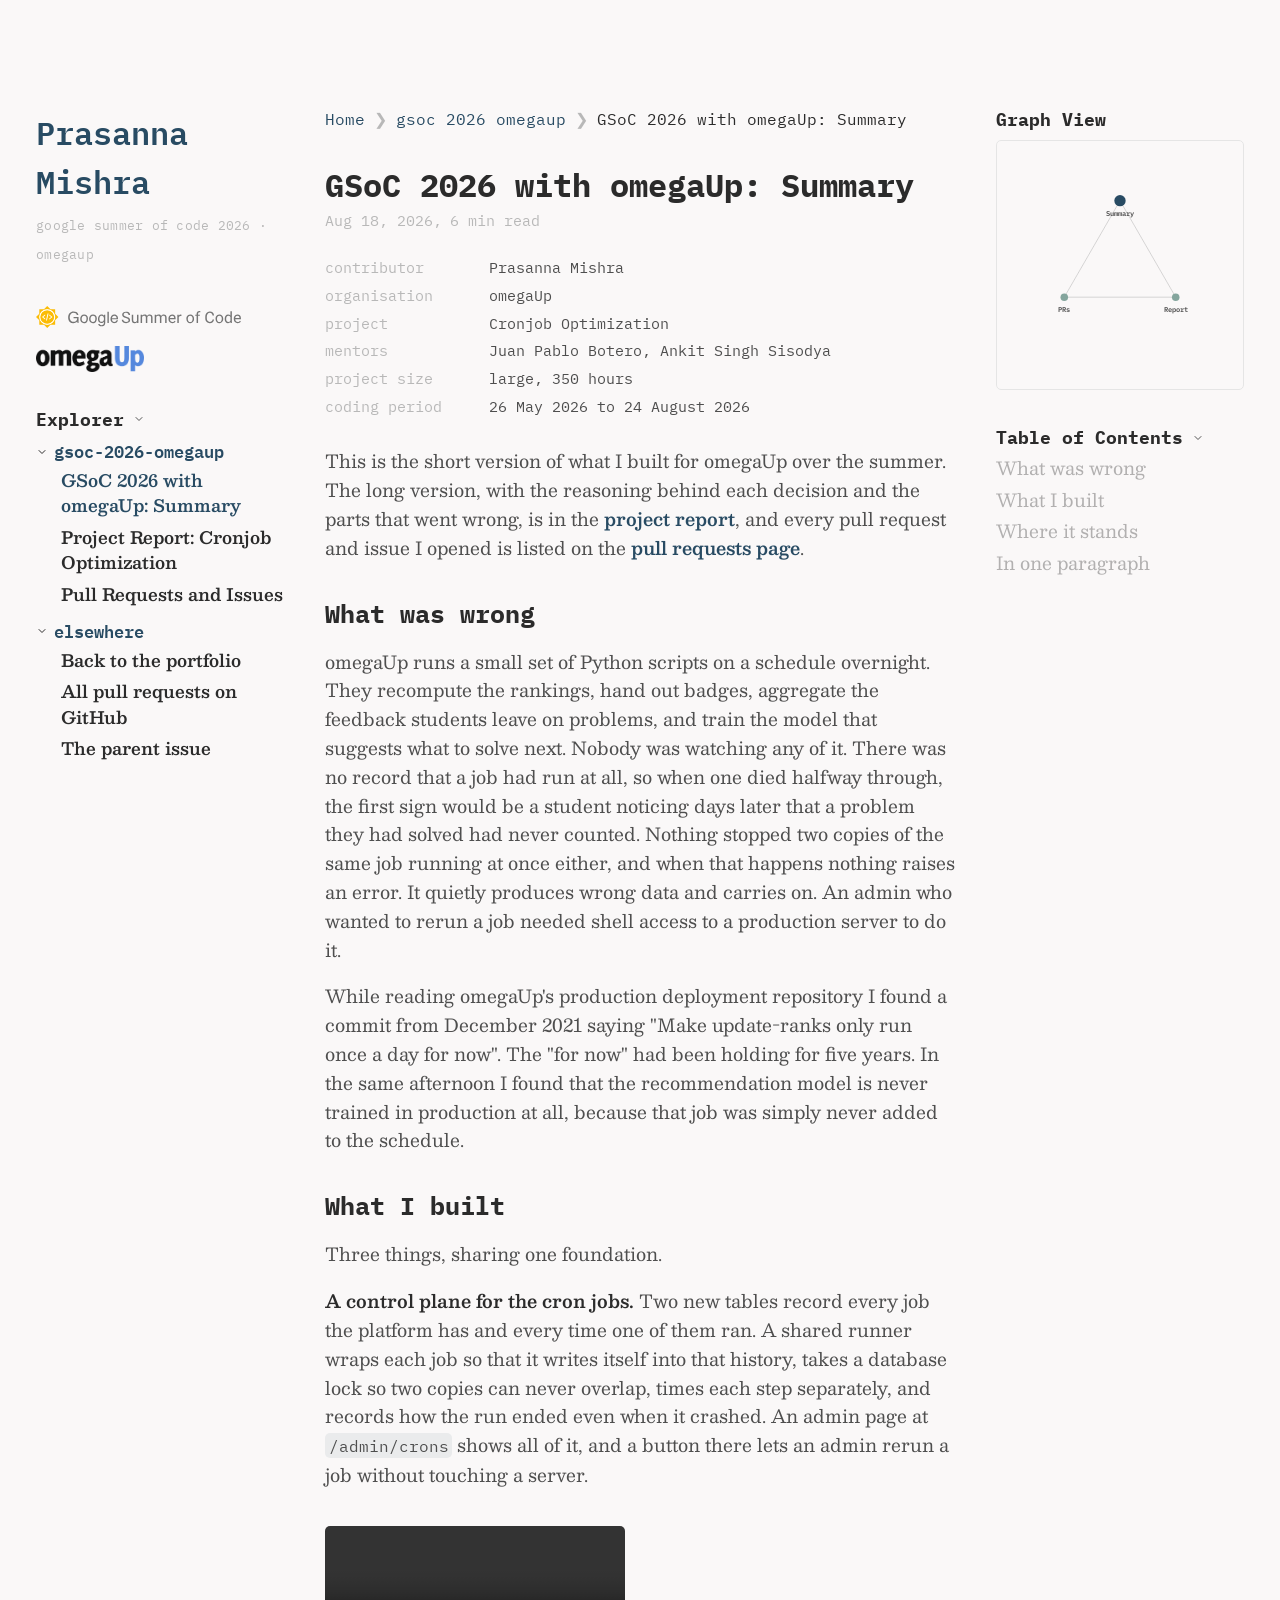
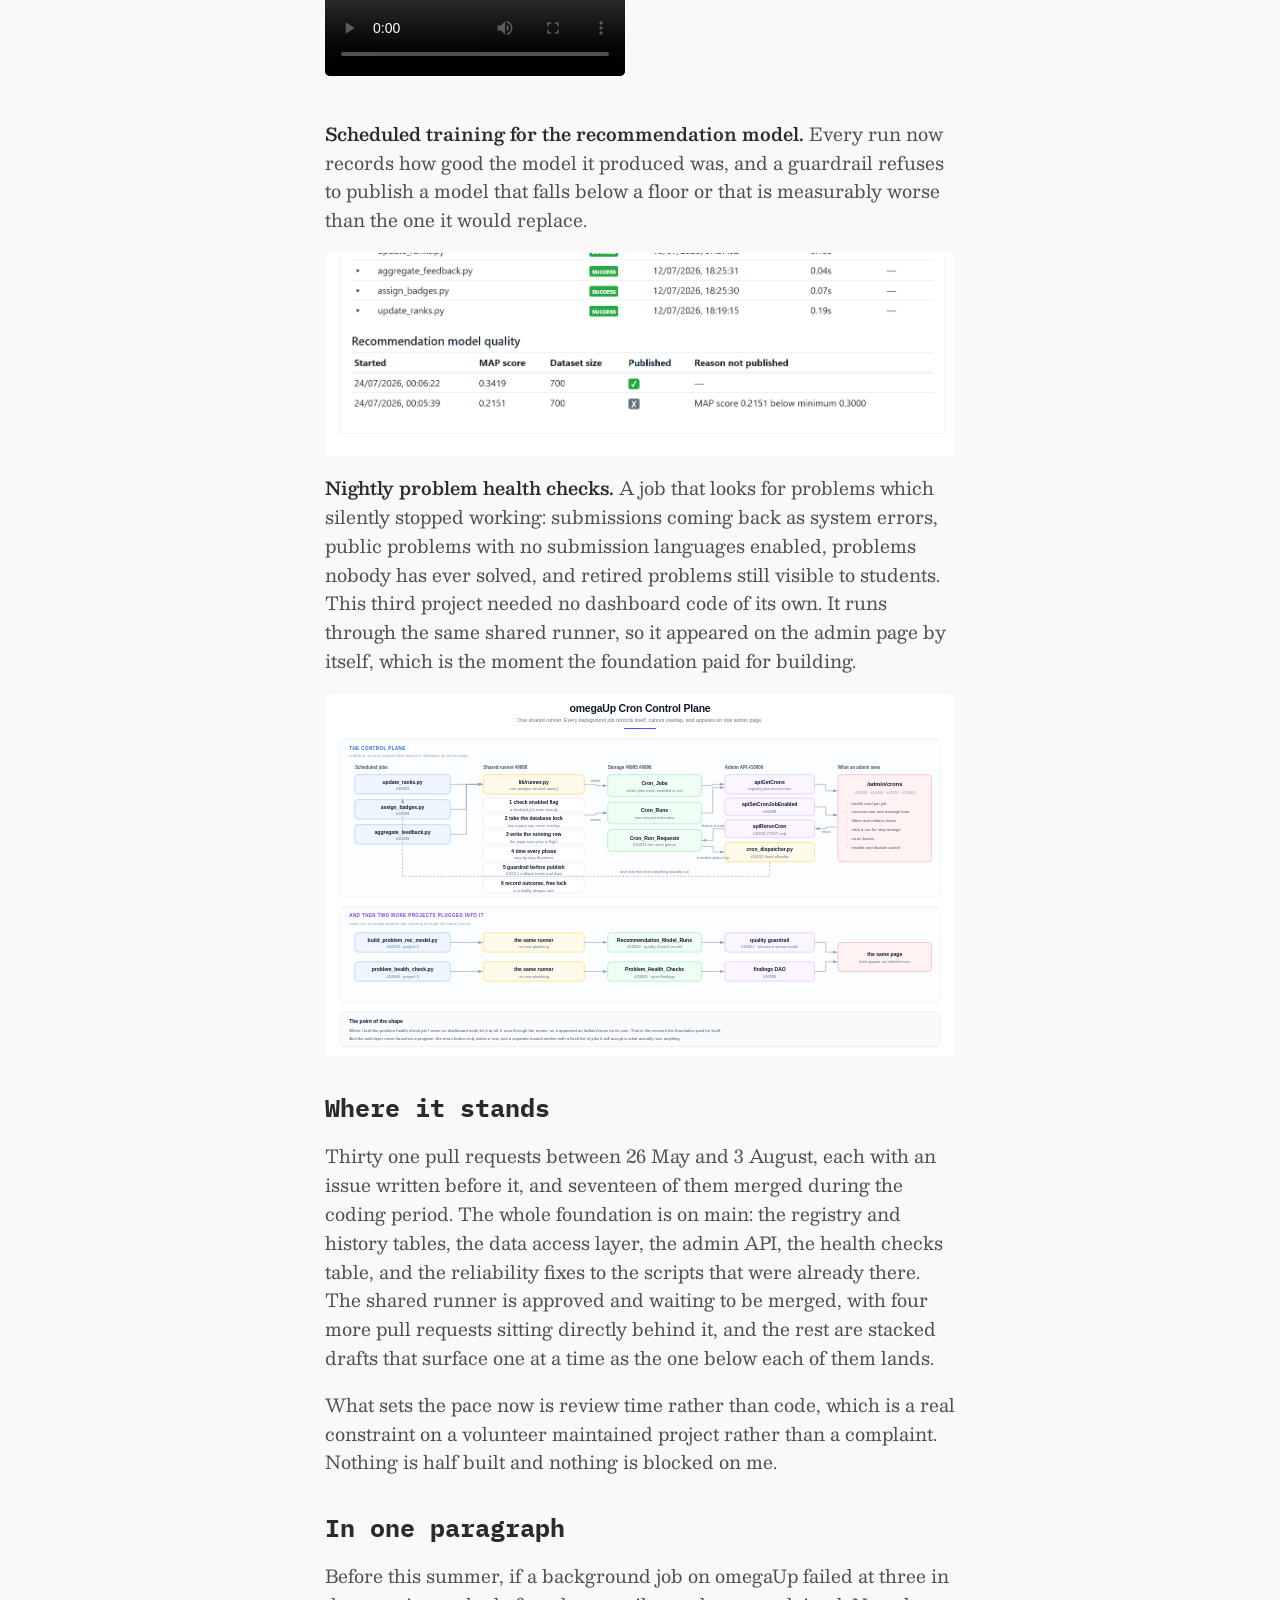
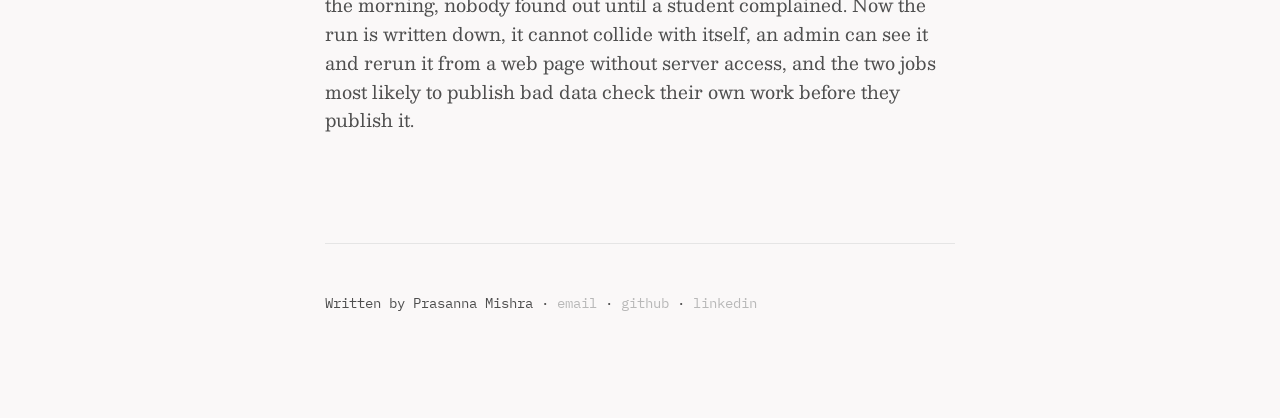
==== gsoc/index.html @ dc2232f3 "add gsoc 2026 project pages" ====
<!DOCTYPE html>
<html lang="en">
<head>
<meta charset="utf-8" />
<meta name="viewport" content="width=device-width, initial-scale=1.0" />
<title>GSoC 2026 with omegaUp: Summary | Prasanna Mishra</title>
<meta name="description" content="What Prasanna Mishra built for omegaUp during Google Summer of Code 2026: a control plane for background jobs, scheduled model training, and nightly problem health checks." />
<link rel="icon" type="image/svg+xml" href="assets/gsoc-icon.svg" />
<link rel="preconnect" href="https://fonts.googleapis.com" />
<link rel="preconnect" href="https://fonts.gstatic.com" crossorigin />
<link href="https://fonts.googleapis.com/css2?family=IBM+Plex+Mono:wght@400;600;700&family=Besley:ital,wght@0,400;0,600;1,400;1,600&display=swap" rel="stylesheet" />
<link rel="stylesheet" href="quartz.css" />
</head>
<body>
<div id="quartz-root" class="page"><div id="quartz-body">

<div class="left sidebar">
  <div>
    <h2 class="page-title"><a href="index.html">Prasanna Mishra</a></h2>
    <p class="site-tag">google summer of code 2026 &middot; omegaup</p>
  </div>
  <div class="sidebar-logos">
    <img src="assets/gsoc-logo.svg" alt="Google Summer of Code" class="gsoc-mark" />
    <img src="assets/omegaup-logo.png" alt="omegaUp" class="org-mark" />
  </div>
  <div class="explorer"><button type="button" class="explorer-toggle" data-fold="explorer-content"><h2>Explorer</h2><svg xmlns="http://www.w3.org/2000/svg" width="12" height="12" viewBox="0 0 24 24" fill="none" stroke="currentColor" stroke-width="2" stroke-linecap="round" stroke-linejoin="round" class="fold"><polyline points="6 9 12 15 18 9"></polyline></svg></button><div class="explorer-content" id="explorer-content"><ul class="explorer-ul"><li><button type="button" class="folder-container" data-fold="folder-gsoc"><svg xmlns="http://www.w3.org/2000/svg" width="12" height="12" viewBox="0 0 24 24" fill="none" stroke="currentColor" stroke-width="2" stroke-linecap="round" stroke-linejoin="round" class="folder-icon"><polyline points="9 18 15 12 9 6"></polyline></svg><span class="folder-title">gsoc-2026-omegaup</span></button><ul id="folder-gsoc"><li><a href="index.html" class="active" data-for="index.html">GSoC 2026 with omegaUp: Summary</a></li><li><a href="report.html" data-for="report.html">Project Report: Cronjob Optimization</a></li><li><a href="pull-requests.html" data-for="pull-requests.html">Pull Requests and Issues</a></li></ul></li><li><button type="button" class="folder-container" data-fold="folder-elsewhere"><svg xmlns="http://www.w3.org/2000/svg" width="12" height="12" viewBox="0 0 24 24" fill="none" stroke="currentColor" stroke-width="2" stroke-linecap="round" stroke-linejoin="round" class="folder-icon"><polyline points="9 18 15 12 9 6"></polyline></svg><span class="folder-title">elsewhere</span></button><ul id="folder-elsewhere"><li><a href="../index.html">Back to the portfolio</a></li><li><a href="https://github.com/omegaup/omegaup/pulls?q=is%3Apr+author%3APrasannaMishra001">All pull requests on GitHub</a></li><li><a href="https://github.com/omegaup/omegaup/issues/9992">The parent issue</a></li></ul></li></ul></div></div>
</div>

<div class="center">
  <div class="page-header">
    <nav class="breadcrumb-container" aria-label="breadcrumbs">
      <div class="breadcrumb-element"><a href="../index.html">Home</a><p>&#10095;</p></div>
      <div class="breadcrumb-element"><a href="index.html">gsoc 2026 omegaup</a><p>&#10095;</p></div>
      <div class="breadcrumb-element"><a href="index.html">GSoC 2026 with omegaUp: Summary</a></div>
    </nav>
    <h1 class="article-title">GSoC 2026 with omegaUp: Summary</h1>
    <p class="content-meta"><time datetime="2026-08-18">Aug 18, 2026</time><span>6 min read</span></p>
  </div>
  <article>
<div class="factsheet">
<div><span>contributor</span> Prasanna Mishra</div>
<div><span>organisation</span> omegaUp</div>
<div><span>project</span> Cronjob Optimization</div>
<div><span>mentors</span> Juan Pablo Botero, Ankit Singh Sisodya</div>
<div><span>project size</span> large, 350 hours</div>
<div><span>coding period</span> 26 May 2026 to 24 August 2026</div>
</div>

<p>This is the short version of what I built for omegaUp over the summer. The long version, with
the reasoning behind each decision and the parts that went wrong, is in the
<a href="report.html">project report</a>, and every pull request and issue I opened is listed on the
<a href="pull-requests.html">pull requests page</a>.</p>
<h2 id="what-was-wrong">What was wrong<a role="anchor" aria-hidden="true" tabindex="-1" href="#what-was-wrong" class="anchor">#</a></h2>
<p>omegaUp runs a small set of Python scripts on a schedule overnight. They recompute the
rankings, hand out badges, aggregate the feedback students leave on problems, and train the
model that suggests what to solve next. Nobody was watching any of it. There was no record
that a job had run at all, so when one died halfway through, the first sign would be a student
noticing days later that a problem they had solved had never counted. Nothing stopped two
copies of the same job running at once either, and when that happens nothing raises an error.
It quietly produces wrong data and carries on. An admin who wanted to rerun a job needed shell
access to a production server to do it.</p>
<p>While reading omegaUp's production deployment repository I found a commit from December 2021
saying "Make update-ranks only run once a day for now". The "for now" had been holding for
five years. In the same afternoon I found that the recommendation model is never trained in
production at all, because that job was simply never added to the schedule.</p>
<h2 id="what-i-built">What I built<a role="anchor" aria-hidden="true" tabindex="-1" href="#what-i-built" class="anchor">#</a></h2>
<p>Three things, sharing one foundation.</p>
<p><strong>A control plane for the cron jobs.</strong> Two new tables record every job the platform has and
every time one of them ran. A shared runner wraps each job so that it writes itself into that
history, takes a database lock so two copies can never overlap, times each step separately,
and records how the run ended even when it crashed. An admin page at <code>/admin/crons</code> shows all
of it, and a button there lets an admin rerun a job without touching a server.</p>
<video controls preload="metadata">
  <source src="https://github.com/user-attachments/assets/45588e28-e2d1-4c36-960f-100feff002f5" type="video/mp4">
  <a href="https://github.com/omegaup/omegaup/pull/10048">Watch the dashboard walkthrough</a>
</video>

<p><strong>Scheduled training for the recommendation model.</strong> Every run now records how good the model
it produced was, and a guardrail refuses to publish a model that falls below a floor or that
is measurably worse than the one it would replace.</p>
<p><img alt="The recommendation model quality table on the admin dashboard" src="assets/cron-dashboard-model-quality.png" /></p>
<p><strong>Nightly problem health checks.</strong> A job that looks for problems which silently stopped
working: submissions coming back as system errors, public problems with no submission
languages enabled, problems nobody has ever solved, and retired problems still visible to
students. This third project needed no dashboard code of its own. It runs through the same
shared runner, so it appeared on the admin page by itself, which is the moment the foundation
paid for building.</p>
<p><img alt="The architecture of the cron control plane" src="assets/architecture.svg" /></p>
<h2 id="where-it-stands">Where it stands<a role="anchor" aria-hidden="true" tabindex="-1" href="#where-it-stands" class="anchor">#</a></h2>
<p>Thirty one pull requests between 26 May and 3 August, each with an issue written before it,
and seventeen of them merged during the coding period. The whole foundation is on main: the
registry and history tables, the data access layer, the admin API, the health checks table,
and the reliability fixes to the scripts that were already there. The shared runner is
approved and waiting to be merged, with four more pull requests sitting directly behind it,
and the rest are stacked drafts that surface one at a time as the one below each of them
lands.</p>
<p>What sets the pace now is review time rather than code, which is a real constraint on a
volunteer maintained project rather than a complaint. Nothing is half built and nothing is
blocked on me.</p>
<h2 id="in-one-paragraph">In one paragraph<a role="anchor" aria-hidden="true" tabindex="-1" href="#in-one-paragraph" class="anchor">#</a></h2>
<p>Before this summer, if a background job on omegaUp failed at three in the morning, nobody
found out until a student complained. Now the run is written down, it cannot collide with
itself, an admin can see it and rerun it from a web page without server access, and the two
jobs most likely to publish bad data check their own work before they publish it.</p>
  </article>
  <footer>
    <p>Written by Prasanna Mishra &middot; <a href="mailto:mishra.prasanna838@gmail.com">email</a> &middot; <a href="https://github.com/PrasannaMishra001">github</a> &middot; <a href="https://www.linkedin.com/in/prasanna-mishra-871269367">linkedin</a></p>
  </footer>
</div>

<div class="right sidebar">
  <div class="graph desktop-only">
    <h3>Graph View</h3>
    <div class="graph-container" id="graph-container" data-current="index.html" data-nodes='[{"href":"index.html","label":"Summary"},{"href":"report.html","label":"Report"},{"href":"pull-requests.html","label":"PRs"}]'></div>
  </div>
  <div class="toc desktop-only"><button type="button" class="toc-toggle" data-fold="toc-content"><h3>Table of Contents</h3><svg xmlns="http://www.w3.org/2000/svg" width="12" height="12" viewBox="0 0 24 24" fill="none" stroke="currentColor" stroke-width="2" stroke-linecap="round" stroke-linejoin="round" class="fold"><polyline points="6 9 12 15 18 9"></polyline></svg></button><ul class="toc-content" id="toc-content"><li class="depth-0"><a href="#what-was-wrong">What was wrong</a></li><li class="depth-0"><a href="#what-i-built">What I built</a></li><li class="depth-0"><a href="#where-it-stands">Where it stands</a></li><li class="depth-0"><a href="#in-one-paragraph">In one paragraph</a></li></ul></div>
</div>

</div></div>
<script src="quartz.js"></script>
</body>
</html>
---- gsoc/quartz.css ----
:root {
  --light: #faf8f8;
  --lightgray: #e5e5e5;
  --gray: #b8b8b8;
  --darkgray: #4e4e4e;
  --dark: #2b2b2b;
  --secondary: #284b63;
  --tertiary: #84a59d;
  --highlight: #8f9fa926;
  --textHighlight: #fff23688;
  --headerFont: "IBM Plex Mono", ui-monospace, "Courier New", monospace;
  --bodyFont: "Besley", Georgia, "Times New Roman", serif;
  --codeFont: "IBM Plex Mono", ui-monospace, "Courier New", monospace;
}

*, *::before, *::after { box-sizing: border-box; }

html {
  scroll-behavior: smooth;
  font-size: 18px;
  overflow-x: hidden;
  -webkit-text-size-adjust: none;
  text-size-adjust: none;
  scroll-padding-top: 2rem;
}

body {
  margin: 0;
  background-color: var(--light);
  font-family: var(--bodyFont);
  color: var(--darkgray);
}

p, ul, ol, li, tr, td, a, .katex {
  color: var(--darkgray);
  hyphens: auto;
  overflow-wrap: anywhere;
}

tbody, li, p { line-height: 1.6rem; }
p { margin: 1rem 0; }
strong { font-weight: 600; }
article p > strong { color: var(--dark); }

a {
  color: var(--secondary);
  font-weight: 600;
  text-decoration: none;
  transition: color 0.2s;
}
a:hover { color: var(--tertiary); }

h1, h2, h3, h4, h5, h6, thead {
  font-family: var(--headerFont);
  color: var(--dark);
  margin-bottom: 0;
}
h1 { margin-top: 2.25rem; margin-bottom: 1rem; font-size: 1.75rem; }
h2 { margin-top: 1.9rem;  margin-bottom: 1rem; font-size: 1.4rem; }
h3 { margin-top: 1.62rem; margin-bottom: 1rem; font-size: 1.12rem; }
h4, h5, h6 { margin-top: 1.5rem; margin-bottom: 1rem; font-size: 1rem; }

h2[id] > a.anchor, h3[id] > a.anchor {
  opacity: 0;
  font-family: var(--codeFont);
  font-weight: 400;
  user-select: none;
  margin: 0 0.5rem;
  transition: opacity 0.2s;
}
h2[id]:hover > a.anchor, h3[id]:hover > a.anchor { opacity: 1; }

blockquote {
  border-left: 3px solid var(--secondary);
  margin: 1rem 0;
  padding-left: 1rem;
  transition: border-color 0.2s;
}

img {
  border-radius: 5px;
  max-width: 100%;
  margin: 1rem 0;
  display: block;
}

figure { margin: 1.5rem 0; }
figure > figcaption {
  font-size: 0.8rem;
  color: var(--gray);
  font-family: var(--headerFont);
  margin-top: -0.5rem;
}

video { border-radius: 5px; max-width: 100%; margin: 1rem 0; }

hr {
  border: none;
  border-top: 1px solid var(--lightgray);
  margin: 2rem 0;
}

.table-container { overflow-x: auto; margin: 1rem 0; }
table { border-collapse: collapse; width: 100%; font-size: 0.88rem; }
th {
  text-align: left;
  border-bottom: 2px solid var(--gray);
  padding: 0.4rem 0.7rem;
  font-family: var(--headerFont);
  color: var(--dark);
}
td { padding: 0.35rem 0.7rem; vertical-align: top; }
td, th { overflow-wrap: normal; hyphens: none; }
table a { white-space: nowrap; }
tr { border-bottom: 1px solid var(--lightgray); }
tr:last-child { border-bottom: none; }

code {
  font-family: var(--codeFont);
  font-size: 0.9em;
  background-color: var(--highlight);
  border-radius: 5px;
  padding: 0.1rem 0.2rem;
}
pre {
  font-family: var(--codeFont);
  border: 1px solid var(--lightgray);
  border-radius: 5px;
  padding: 0.6rem 0.8rem;
  overflow-x: auto;
  background-color: #fff;
}
pre > code {
  background: none;
  padding: 0;
  font-size: 0.8rem;
  line-height: 1.5rem;
}

::selection { background: color-mix(in srgb, var(--tertiary) 60%, transparent); color: var(--darkgray); }

/* ===== layout ===== */
.page { max-width: 100%; }
.page > #quartz-body {
  display: grid;
  grid-template:
    "grid-sidebar-left grid-header        grid-sidebar-right"
    "grid-sidebar-left grid-center        grid-sidebar-right"
    "grid-sidebar-left grid-footer        grid-sidebar-right"
    / 320px auto 320px;
  gap: 5px;
}

.page > #quartz-body .sidebar {
  box-sizing: border-box;
  display: flex;
  gap: 2rem;
  height: 100vh;
  padding: 6rem 2rem 2rem;
  position: sticky;
  top: 0;
}
.page > #quartz-body .sidebar.left {
  grid-area: grid-sidebar-left;
  flex-direction: column;
  z-index: 1;
}
.page > #quartz-body .sidebar.right {
  grid-area: grid-sidebar-right;
  flex-direction: column;
  overflow-y: auto;
}
.page > #quartz-body .page-header { grid-area: grid-header; margin: 6rem 0 0; }
.page > #quartz-body .center > article { grid-area: grid-center; }
.page > #quartz-body footer {
  grid-area: grid-footer;
  font-family: var(--headerFont);
  font-size: 0.8rem;
  color: var(--gray);
  border-top: 1px solid var(--lightgray);
  margin-top: 4rem;
  padding: 1.5rem 0 4rem;
}
.page > #quartz-body footer a { color: var(--gray); font-weight: 400; }
.page > #quartz-body footer a:hover { color: var(--tertiary); }
.page > #quartz-body .center { min-width: 100%; max-width: 100%; }

/* ===== left sidebar ===== */
.page-title { margin: 0; font-size: 1.75rem; }
.page-title a { color: var(--secondary); }

.sidebar.left .site-tag {
  font-family: var(--headerFont);
  font-size: 0.72rem;
  color: var(--gray);
  margin: 0.35rem 0 0;
  letter-spacing: 0.02em;
}

.sidebar-logos { display: flex; flex-direction: column; align-items: flex-start; gap: 1rem; }
.sidebar-logos img { margin: 0; border-radius: 0; }
.sidebar-logos .gsoc-mark { width: 100%; max-width: 205px; }
.sidebar-logos .org-mark { width: 108px; }

.explorer { display: flex; flex-direction: column; overflow-y: hidden; }
button.explorer-toggle,
button.toc-toggle {
  display: flex;
  align-items: center;
  text-align: left;
  cursor: pointer;
  color: var(--dark);
  background-color: transparent;
  border: none;
  padding: 0;
  font-family: var(--headerFont);
}
button.explorer-toggle h2, button.toc-toggle h3 {
  margin: 0;
  font-size: 1rem;
  display: inline-block;
}
button .fold { margin-left: 0.5rem; opacity: 0.8; transition: transform 0.3s; }
button.collapsed .fold { transform: rotate(-90deg); }

.explorer-content, .toc-content {
  list-style: none;
  padding: 0;
  margin: 0;
  overflow: hidden;
  max-height: 100%;
  transition: max-height 0.35s;
}
.explorer-content.collapsed, .toc-content.collapsed { max-height: 0; }

.explorer-content ul {
  list-style: none;
  padding-left: 1.4rem;
  margin: 0;
  overflow: hidden;
  max-height: 60rem;
  transition: max-height 0.3s ease-in-out;
}
.explorer-content ul.collapsed { max-height: 0; }
.explorer-content > ul { padding-left: 0; }
.explorer-content li { margin: 0; }

button.folder-container {
  display: flex;
  align-items: center;
  gap: 0.35rem;
  margin-top: 0.4rem;
  padding: 0;
  background: none;
  border: none;
  cursor: pointer;
  font-family: var(--headerFont);
}
button.folder-container .folder-icon { transition: transform 0.3s; transform: rotate(90deg); }
button.folder-container.collapsed .folder-icon { transform: rotate(0deg); }
button.folder-container:hover .folder-title { color: var(--tertiary); }
.folder-container .folder-icon { color: var(--dark); flex-shrink: 0; }
.folder-title {
  font-family: var(--headerFont);
  font-size: 0.95rem;
  font-weight: 600;
  color: var(--secondary);
  line-height: 1.5rem;
}
.explorer-content li > a {
  font-family: var(--bodyFont);
  font-size: 0.95rem;
  font-weight: 600;
  line-height: 1.4rem;
  display: inline-block;
  padding: 0.18rem 0;
  color: var(--dark);
}
.explorer-content li > a:hover { color: var(--tertiary); }
.explorer-content li > a.active { color: var(--secondary); }

.explorer-ul { overflow-y: auto; }

/* ===== center ===== */
.breadcrumb-container {
  display: flex;
  flex-flow: wrap;
  gap: 0.5rem;
  margin: 0.75rem 0 0;
  padding: 0;
  font-family: var(--headerFont);
  font-size: 0.9rem;
}
.breadcrumb-element { display: flex; flex-direction: row; align-items: center; }
.breadcrumb-element p { margin: 0 0 0 0.5rem; padding: 0; line-height: normal; color: var(--gray); }
.breadcrumb-element a { font-weight: 400; }
.breadcrumb-element:last-child a { color: var(--dark); }

.article-title { margin: 2rem 0 0; }
.content-meta {
  color: var(--gray);
  margin-top: 0;
  font-family: var(--headerFont);
  font-size: 0.85rem;
}
.content-meta > :not(:last-child) { margin-right: 8px; }
.content-meta > :not(:last-child)::after { content: ","; }

article { padding-bottom: 1rem; }
article > :first-child { margin-top: 0; }

/* ===== right sidebar ===== */
.graph { display: flex; flex-direction: column; }
.graph h3 { margin: 0 0 0.5rem; font-size: 1rem; font-family: var(--headerFont); }
.graph-container {
  border: 1px solid var(--lightgray);
  border-radius: 5px;
  background-color: var(--light);
  height: 250px;
  width: 100%;
}
.graph-container .node-label {
  font-family: var(--headerFont);
  font-size: 7px;
  fill: var(--darkgray);
}

.toc { display: flex; flex-direction: column; }
.toc-content li {
  list-style: none;
  font-family: var(--bodyFont);
  line-height: 1.4rem;
  margin: 0.35rem 0;
}
.toc-content li a {
  color: var(--dark);
  opacity: 0.35;
  font-weight: 400;
  transition: opacity 0.2s, color 0.2s;
}
.toc-content li a:hover { opacity: 1; color: var(--tertiary); }
.toc-content li a.in-view { opacity: 0.75; color: var(--dark); }
.toc-content li.depth-1 { padding-left: 1rem; font-size: 0.9rem; }

/* ===== callout ===== */
.callout {
  border: 1px solid var(--lightgray);
  border-left: 3px solid var(--secondary);
  border-radius: 5px;
  padding: 0.8rem 1rem;
  margin: 1.5rem 0;
  background-color: #fff;
}
.callout > :first-child { margin-top: 0; }
.callout > :last-child { margin-bottom: 0; }
.callout-title {
  font-family: var(--headerFont);
  font-weight: 600;
  color: var(--dark);
  font-size: 0.9rem;
  margin: 0 0 0.4rem;
}

.factsheet { font-family: var(--headerFont); font-size: 0.85rem; margin: 1.5rem 0; }
.factsheet div { display: flex; gap: 0.6rem; padding: 0.22rem 0; }
.factsheet span { color: var(--gray); min-width: 8.5rem; display: inline-block; }

.desktop-only { display: initial; }
.mobile-only { display: none; }

@media (min-width: 800px) and (max-width: 1200px) {
  .page > #quartz-body {
    grid-template:
      "grid-sidebar-left grid-header"
      "grid-sidebar-left grid-center"
      "grid-sidebar-left grid-sidebar-right"
      "grid-sidebar-left grid-footer"
      / 320px auto;
  }
  .page > #quartz-body .sidebar.right {
    position: initial;
    height: unset;
    flex-direction: row;
    width: 100%;
    padding: 0;
  }
  .page > #quartz-body .sidebar.right > .toc { display: none; }
}

@media (max-width: 1200px) { .page > #quartz-body { padding: 0 1rem; } }

@media (max-width: 800px) {
  html { font-size: 16px; }
  .page > #quartz-body {
    grid-template:
      "grid-sidebar-left"
      "grid-header"
      "grid-center"
      "grid-sidebar-right"
      "grid-footer"
      / auto;
    margin: 0 auto;
  }
  .page > #quartz-body .sidebar.left {
    position: initial;
    height: unset;
    flex-direction: column;
    gap: 1rem;
    padding: 2rem 0 0;
  }
  .page > #quartz-body .sidebar.right {
    position: initial;
    height: unset;
    padding: 0;
  }
  .page > #quartz-body .page-header { margin-top: 0; padding: 0; }
  .desktop-only { display: none; }
  .mobile-only { display: initial; }
}
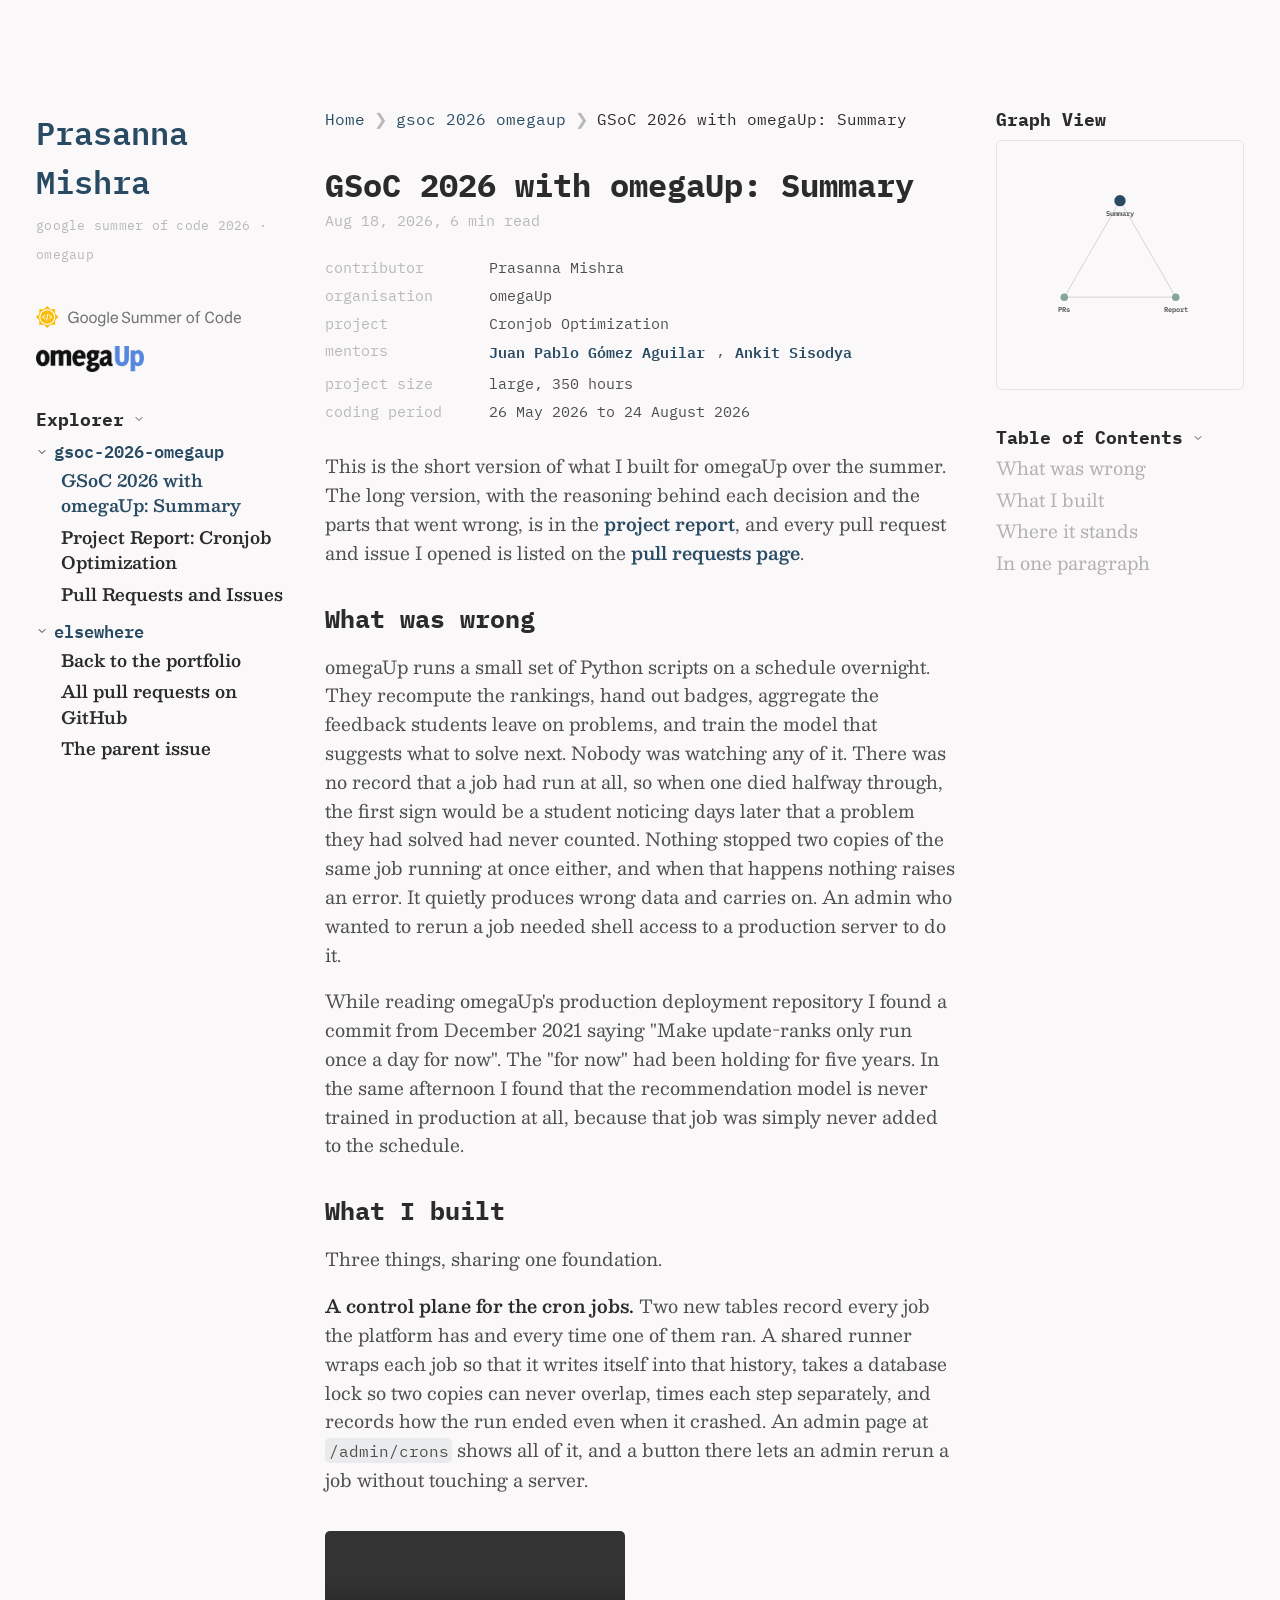
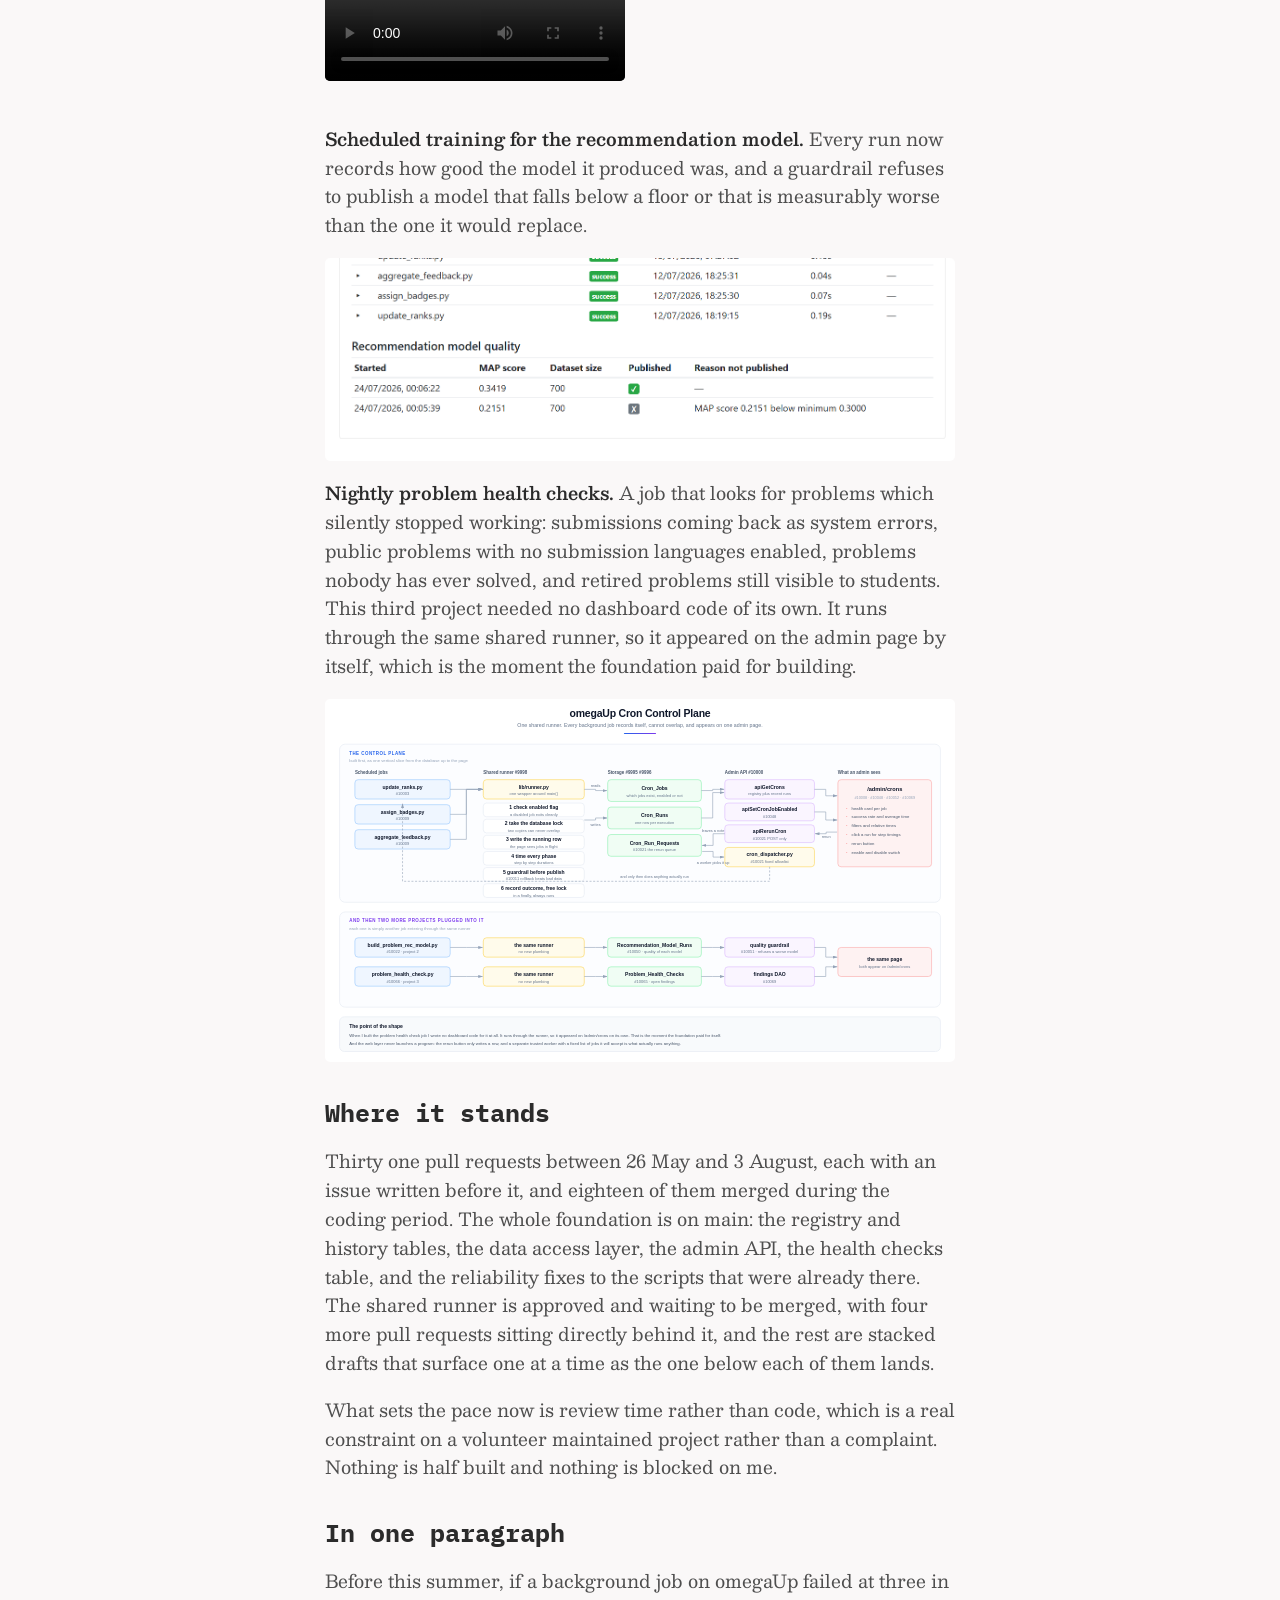
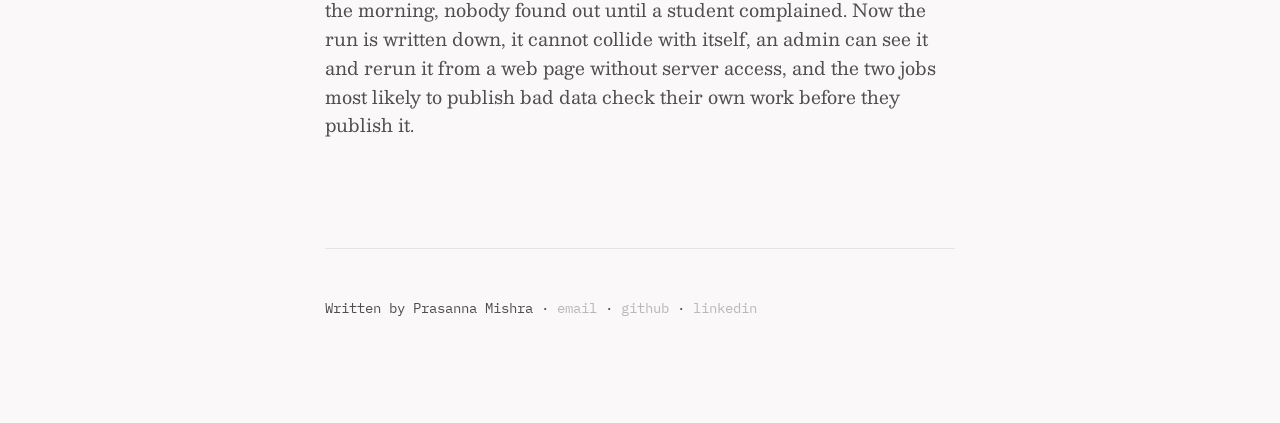
==== commit afff3ce3: "correct mentor names and auto refresh pr status" ====
--- a/gsoc/index.html
+++ b/gsoc/index.html
@@ -41,7 +41,7 @@
 <div><span>contributor</span> Prasanna Mishra</div>
 <div><span>organisation</span> omegaUp</div>
 <div><span>project</span> Cronjob Optimization</div>
-<div><span>mentors</span> Juan Pablo Botero, Ankit Singh Sisodya</div>
+<div><span>mentors</span> <a href="https://github.com/pabo99">Juan Pablo G&oacute;mez Aguilar</a>, <a href="https://github.com/Ankitsinghsisodya">Ankit Sisodya</a></div>
 <div><span>project size</span> large, 350 hours</div>
 <div><span>coding period</span> 26 May 2026 to 24 August 2026</div>
 </div>
@@ -88,7 +88,7 @@
 <p><img alt="The architecture of the cron control plane" src="assets/architecture.svg" /></p>
 <h2 id="where-it-stands">Where it stands<a role="anchor" aria-hidden="true" tabindex="-1" href="#where-it-stands" class="anchor">#</a></h2>
 <p>Thirty one pull requests between 26 May and 3 August, each with an issue written before it,
-and seventeen of them merged during the coding period. The whole foundation is on main: the
+and eighteen of them merged during the coding period. The whole foundation is on main: the
 registry and history tables, the data access layer, the admin API, the health checks table,
 and the reliability fixes to the scripts that were already there. The shared runner is
 approved and waiting to be merged, with four more pull requests sitting directly behind it,
--- a/gsoc/quartz.css
+++ b/gsoc/quartz.css
@@ -417,3 +417,10 @@
   .desktop-only { display: none; }
   .mobile-only { display: initial; }
 }
+
+.status-note {
+  font-family: var(--headerFont);
+  font-size: 0.78rem;
+  color: var(--gray);
+  margin: 1.5rem 0 0;
+}
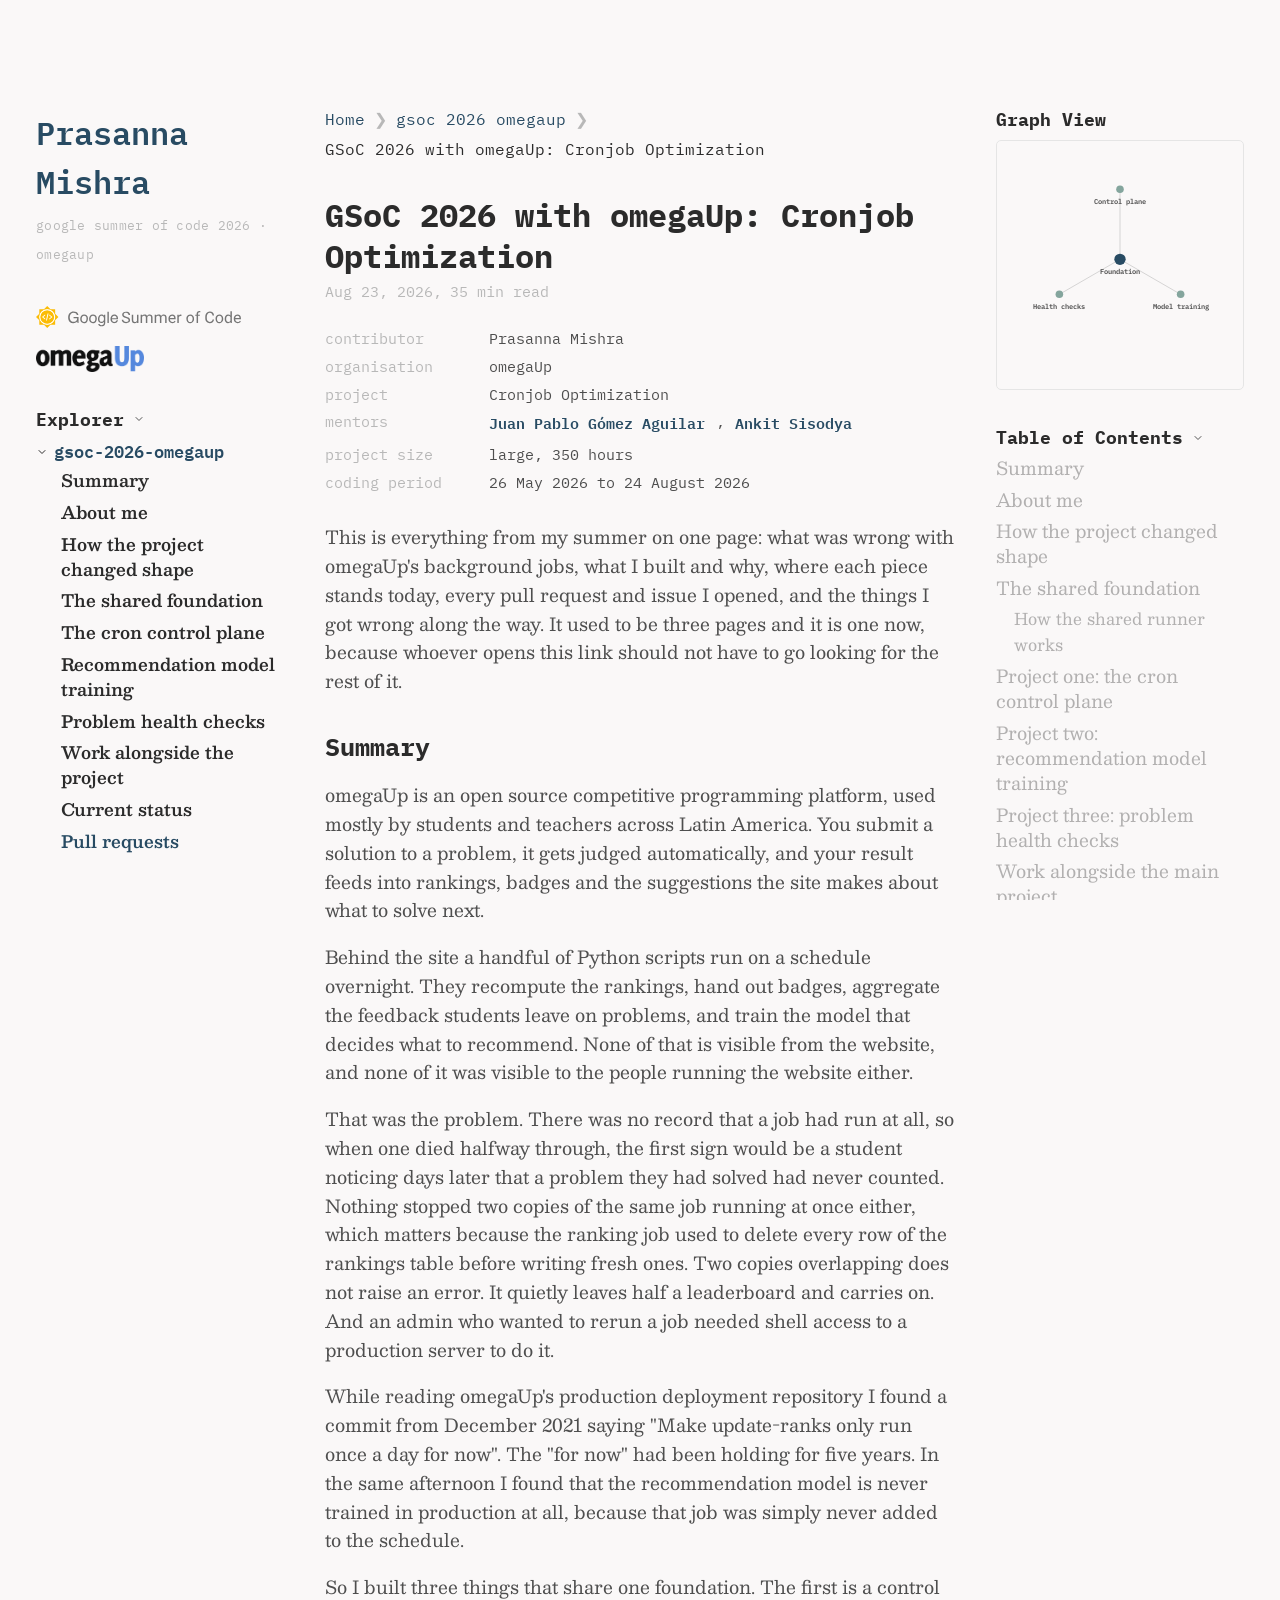
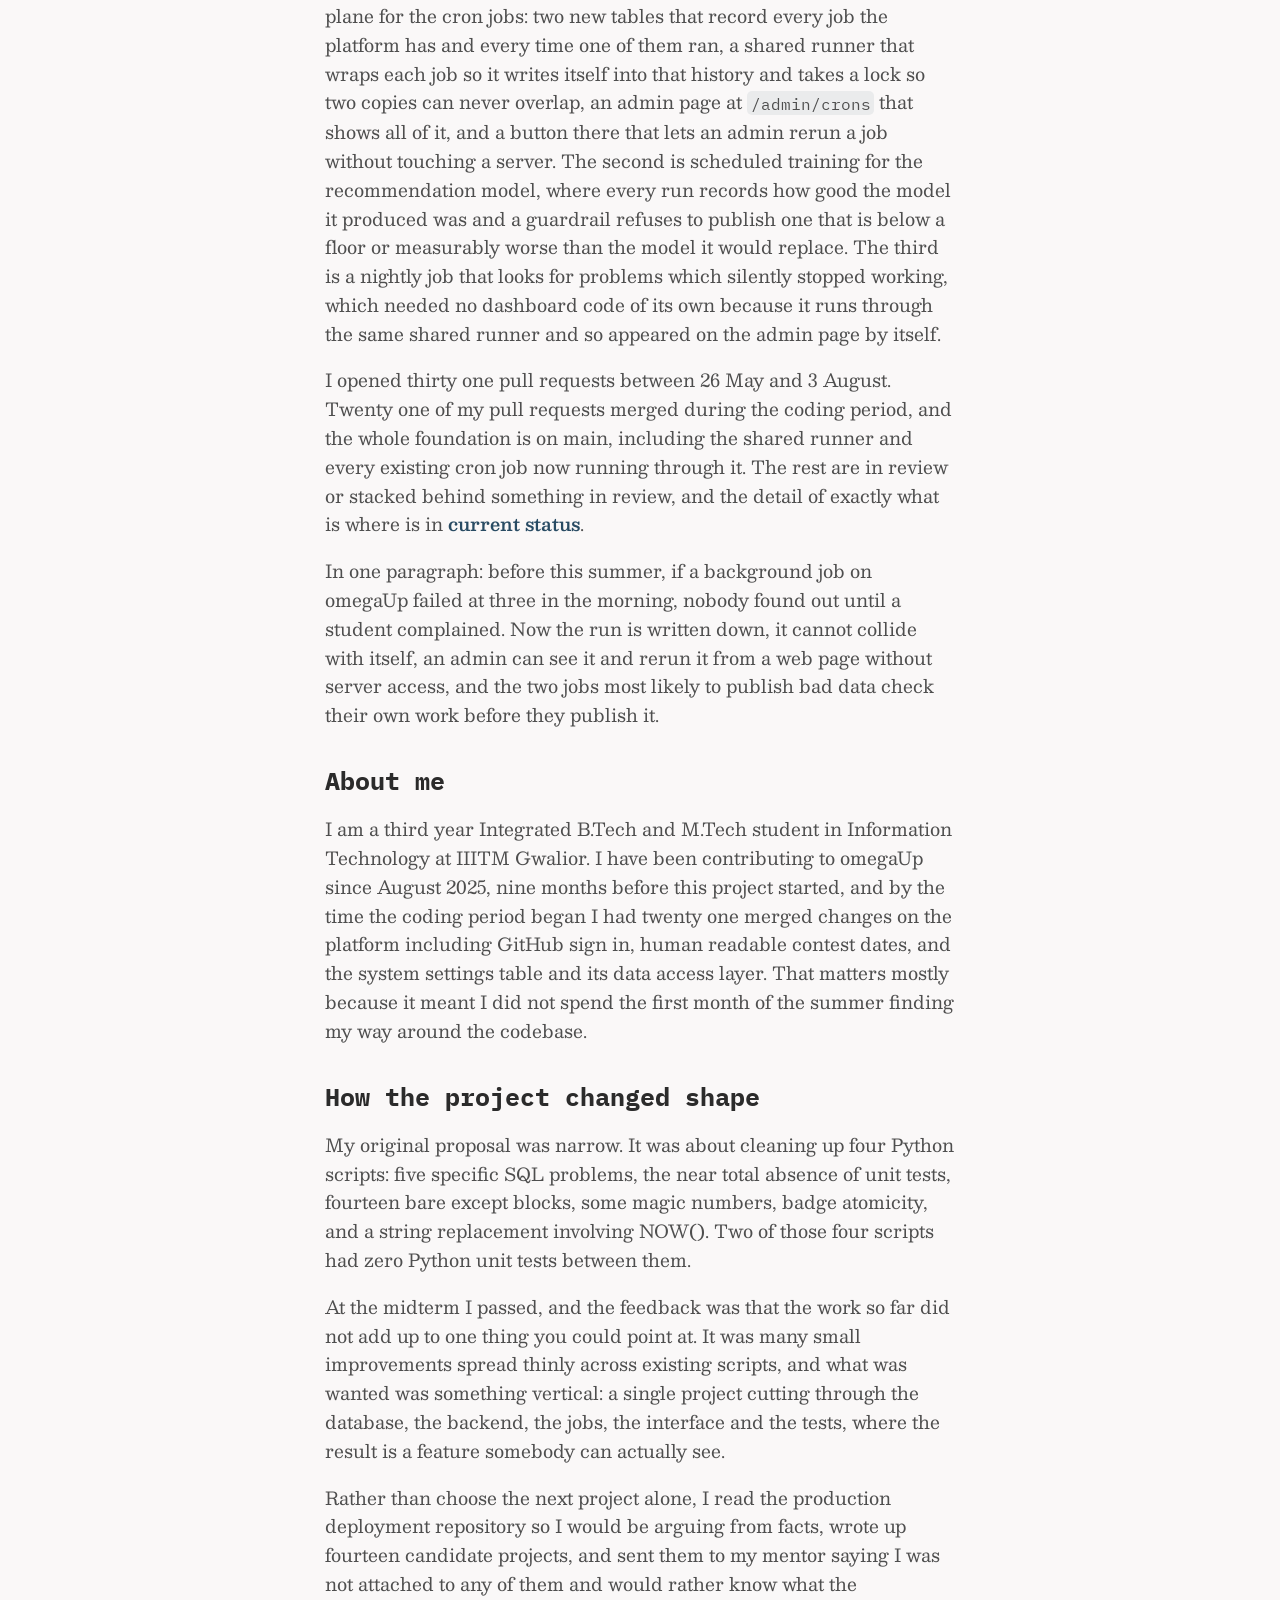
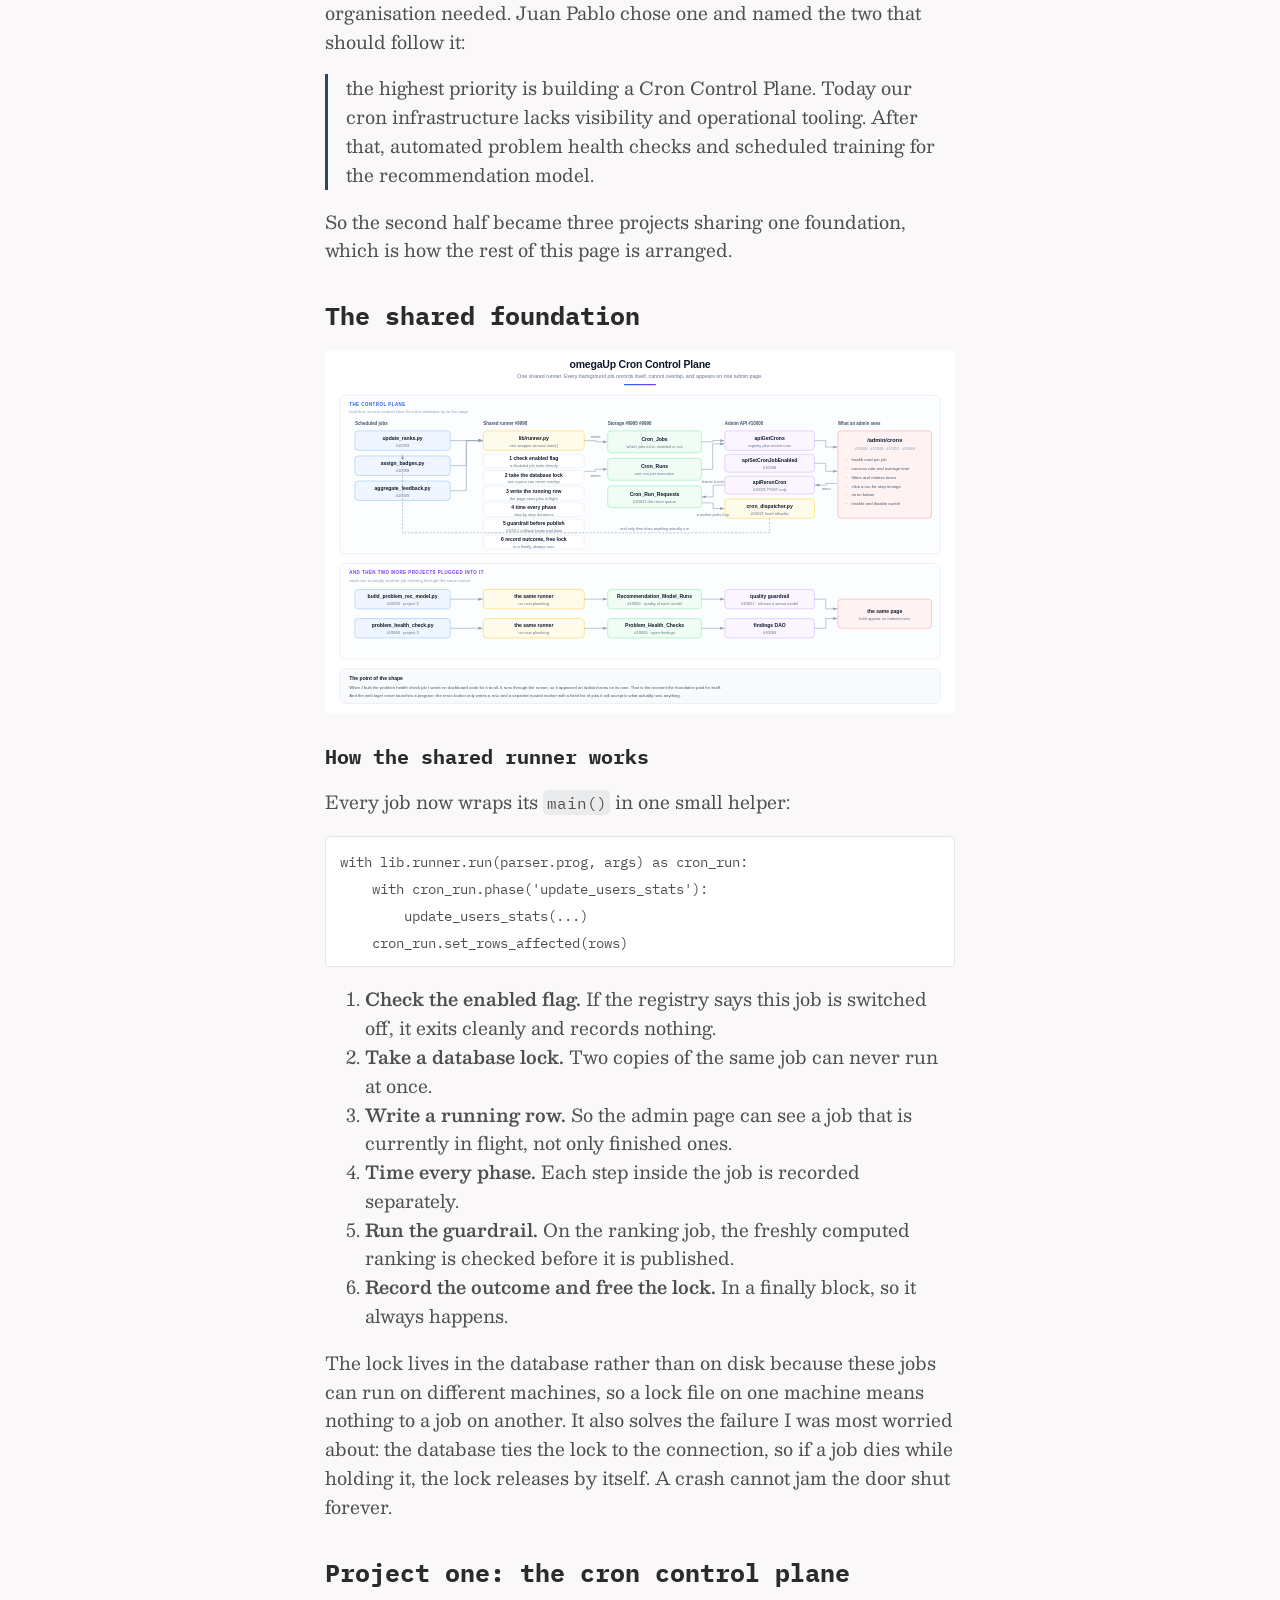
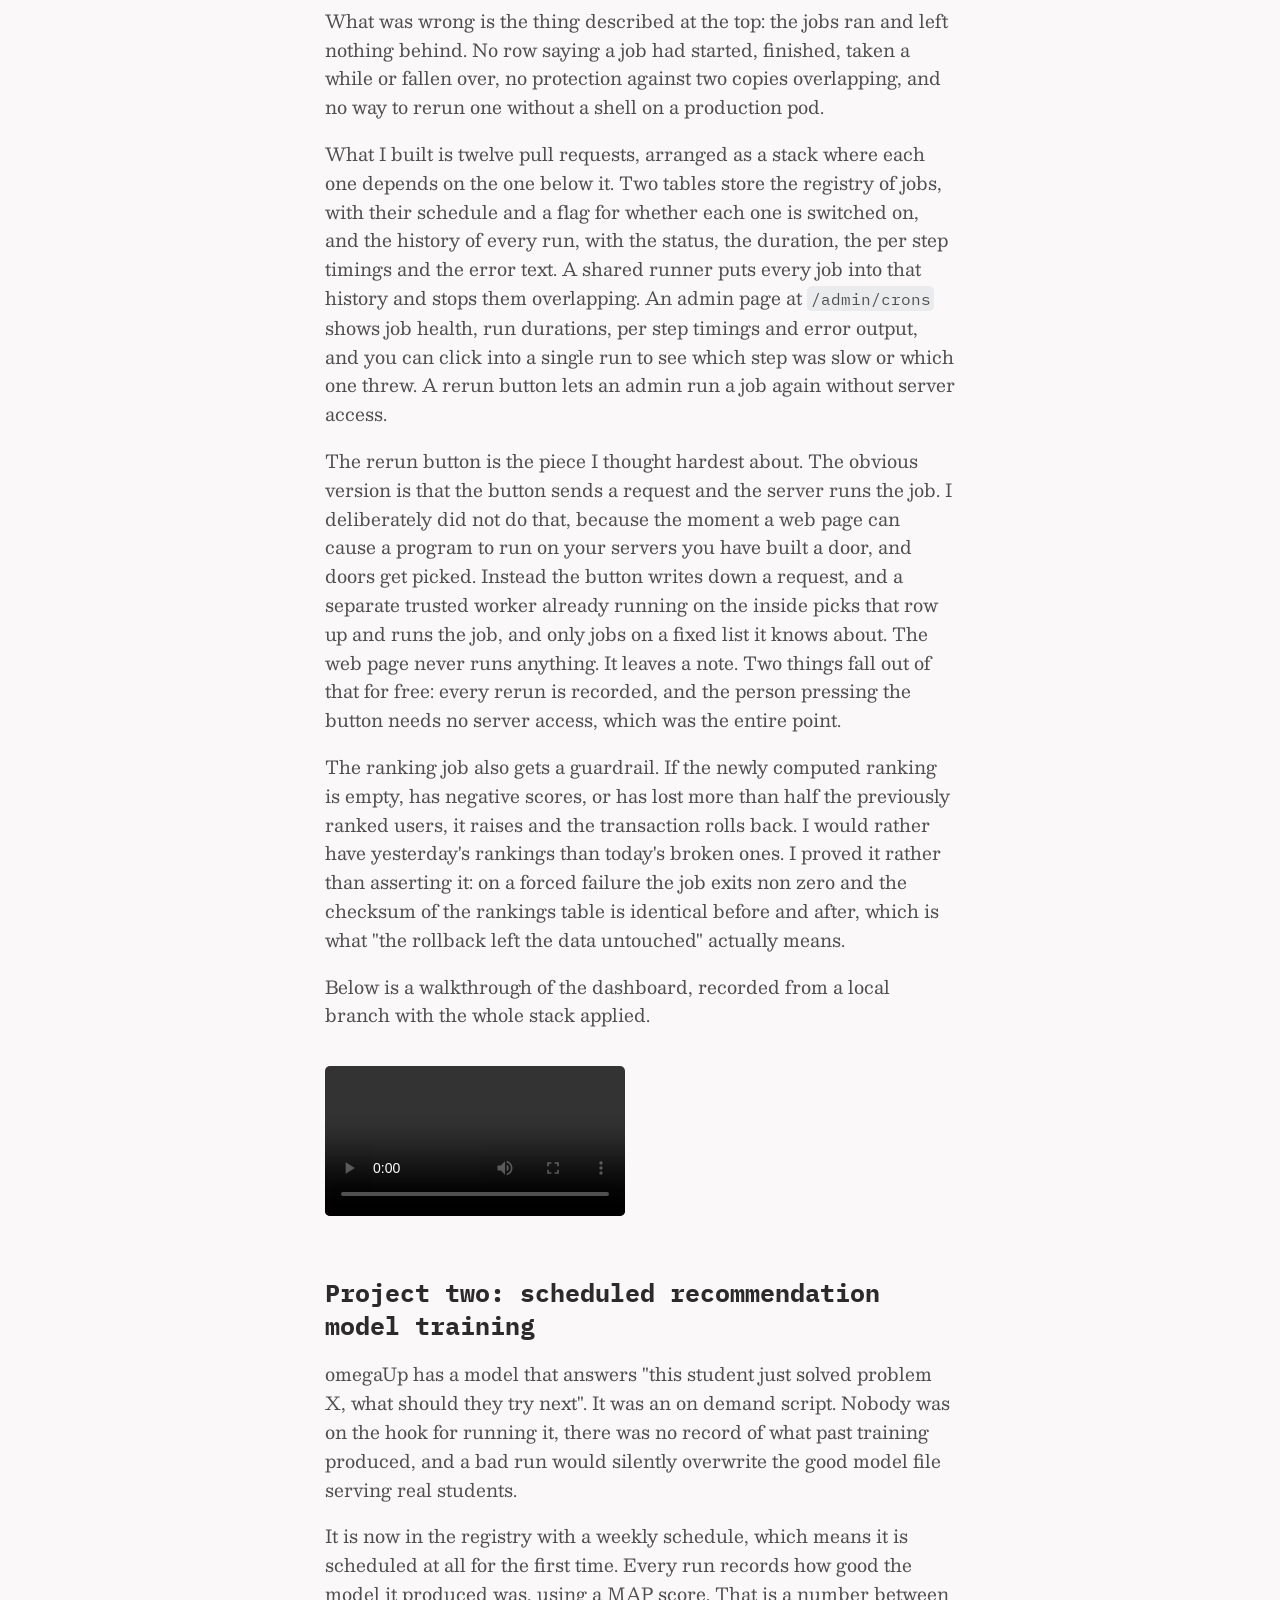
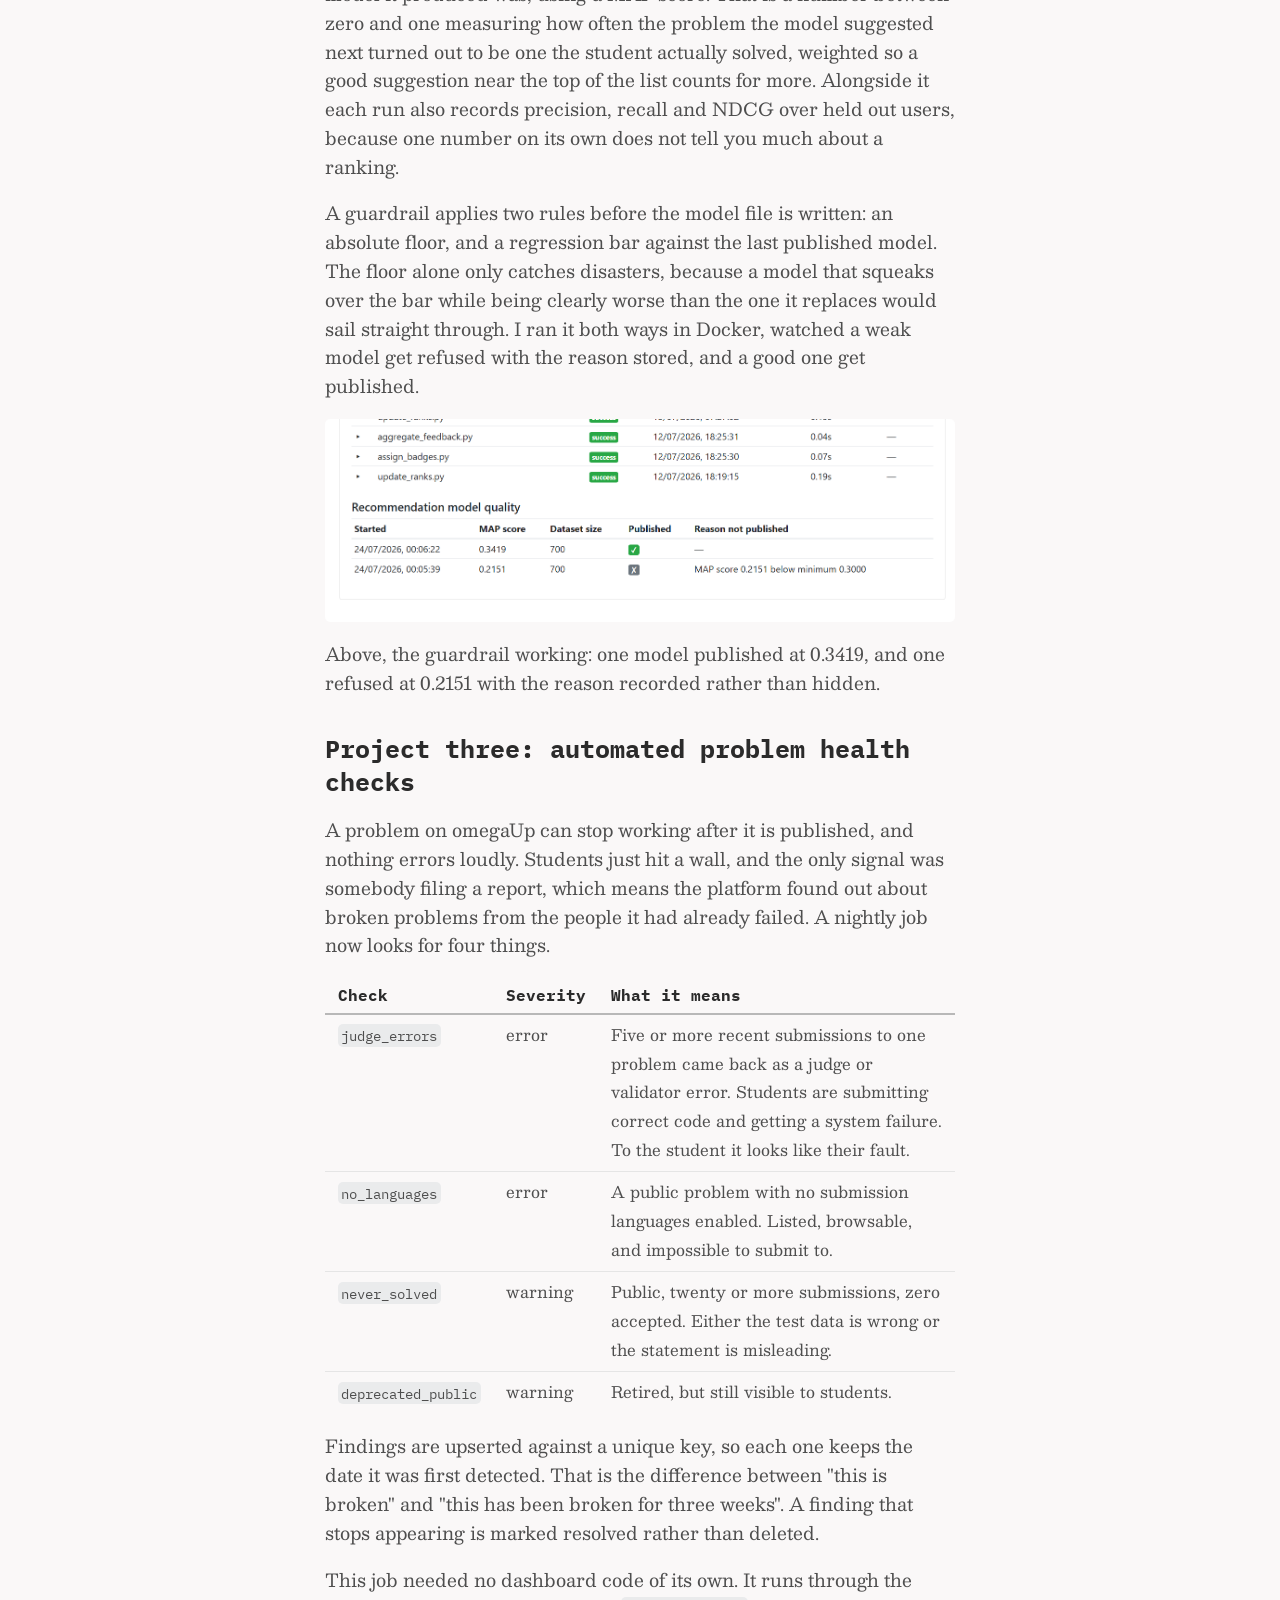
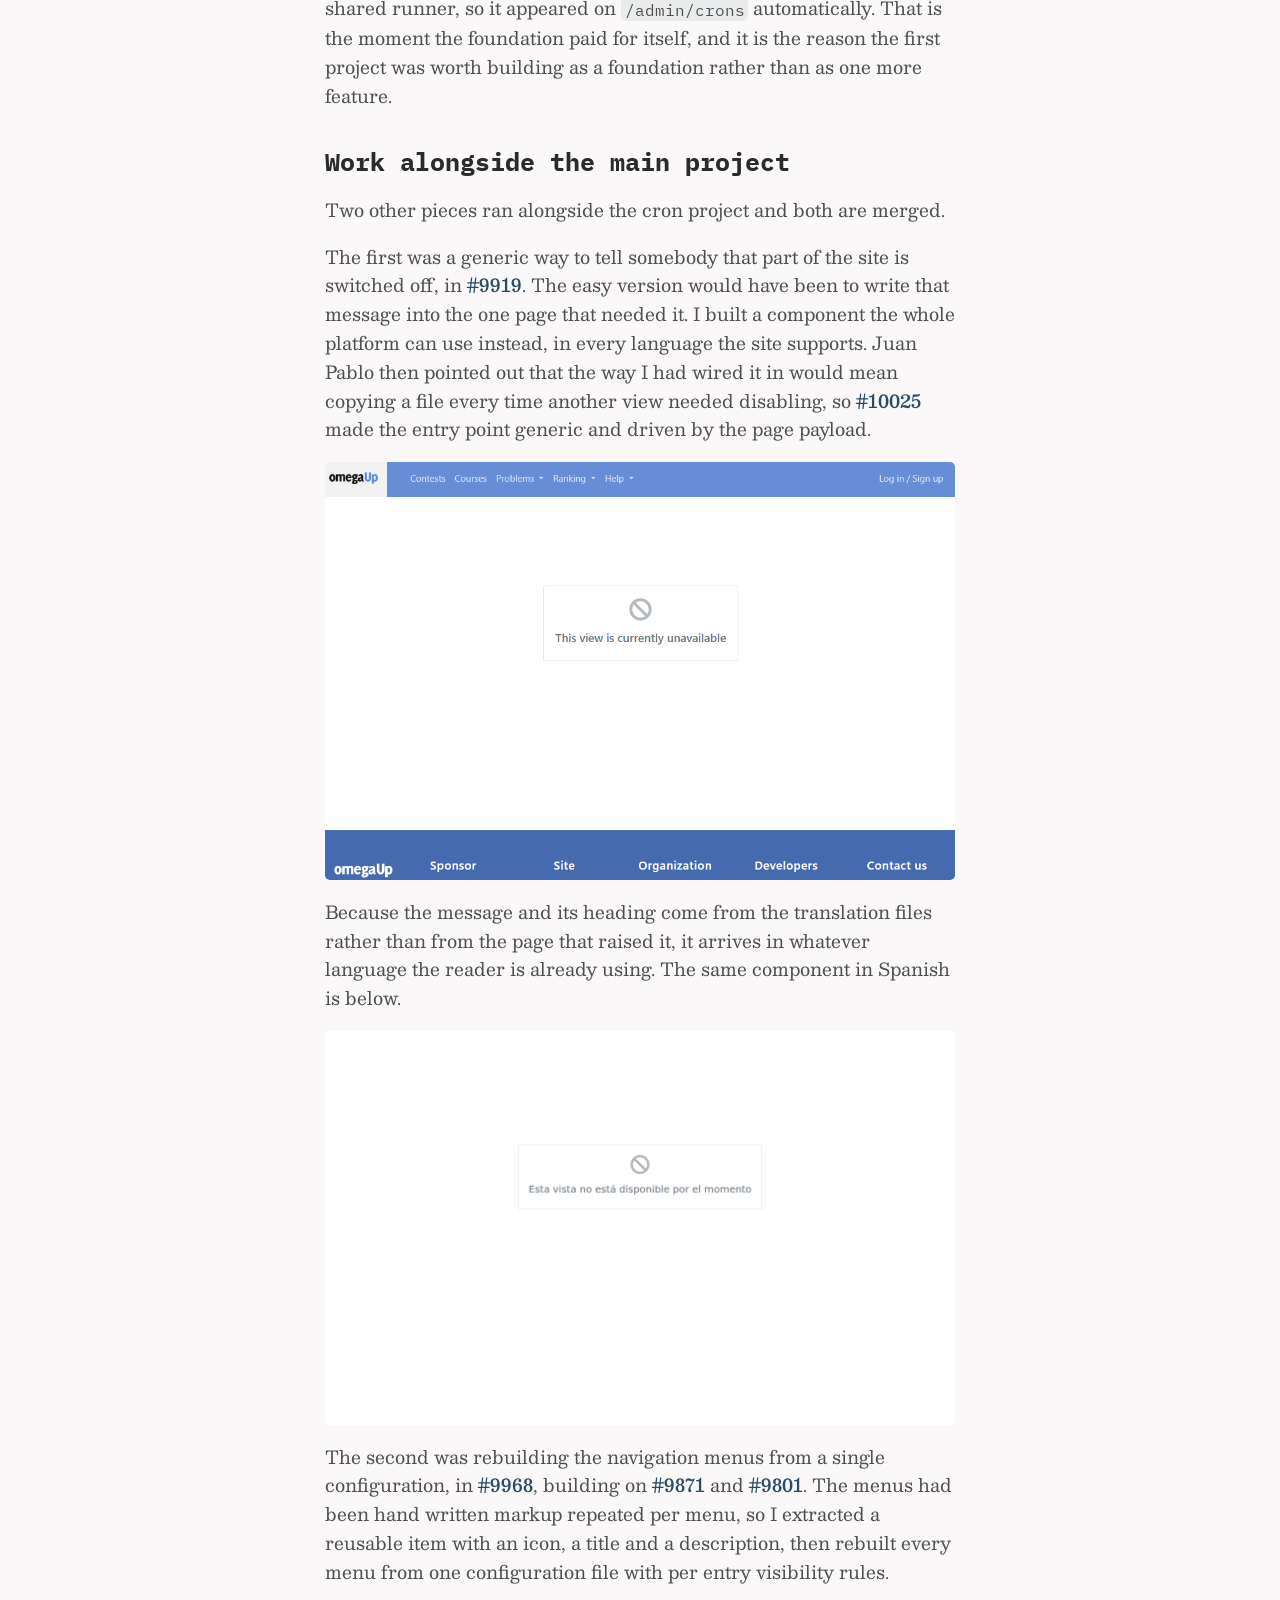
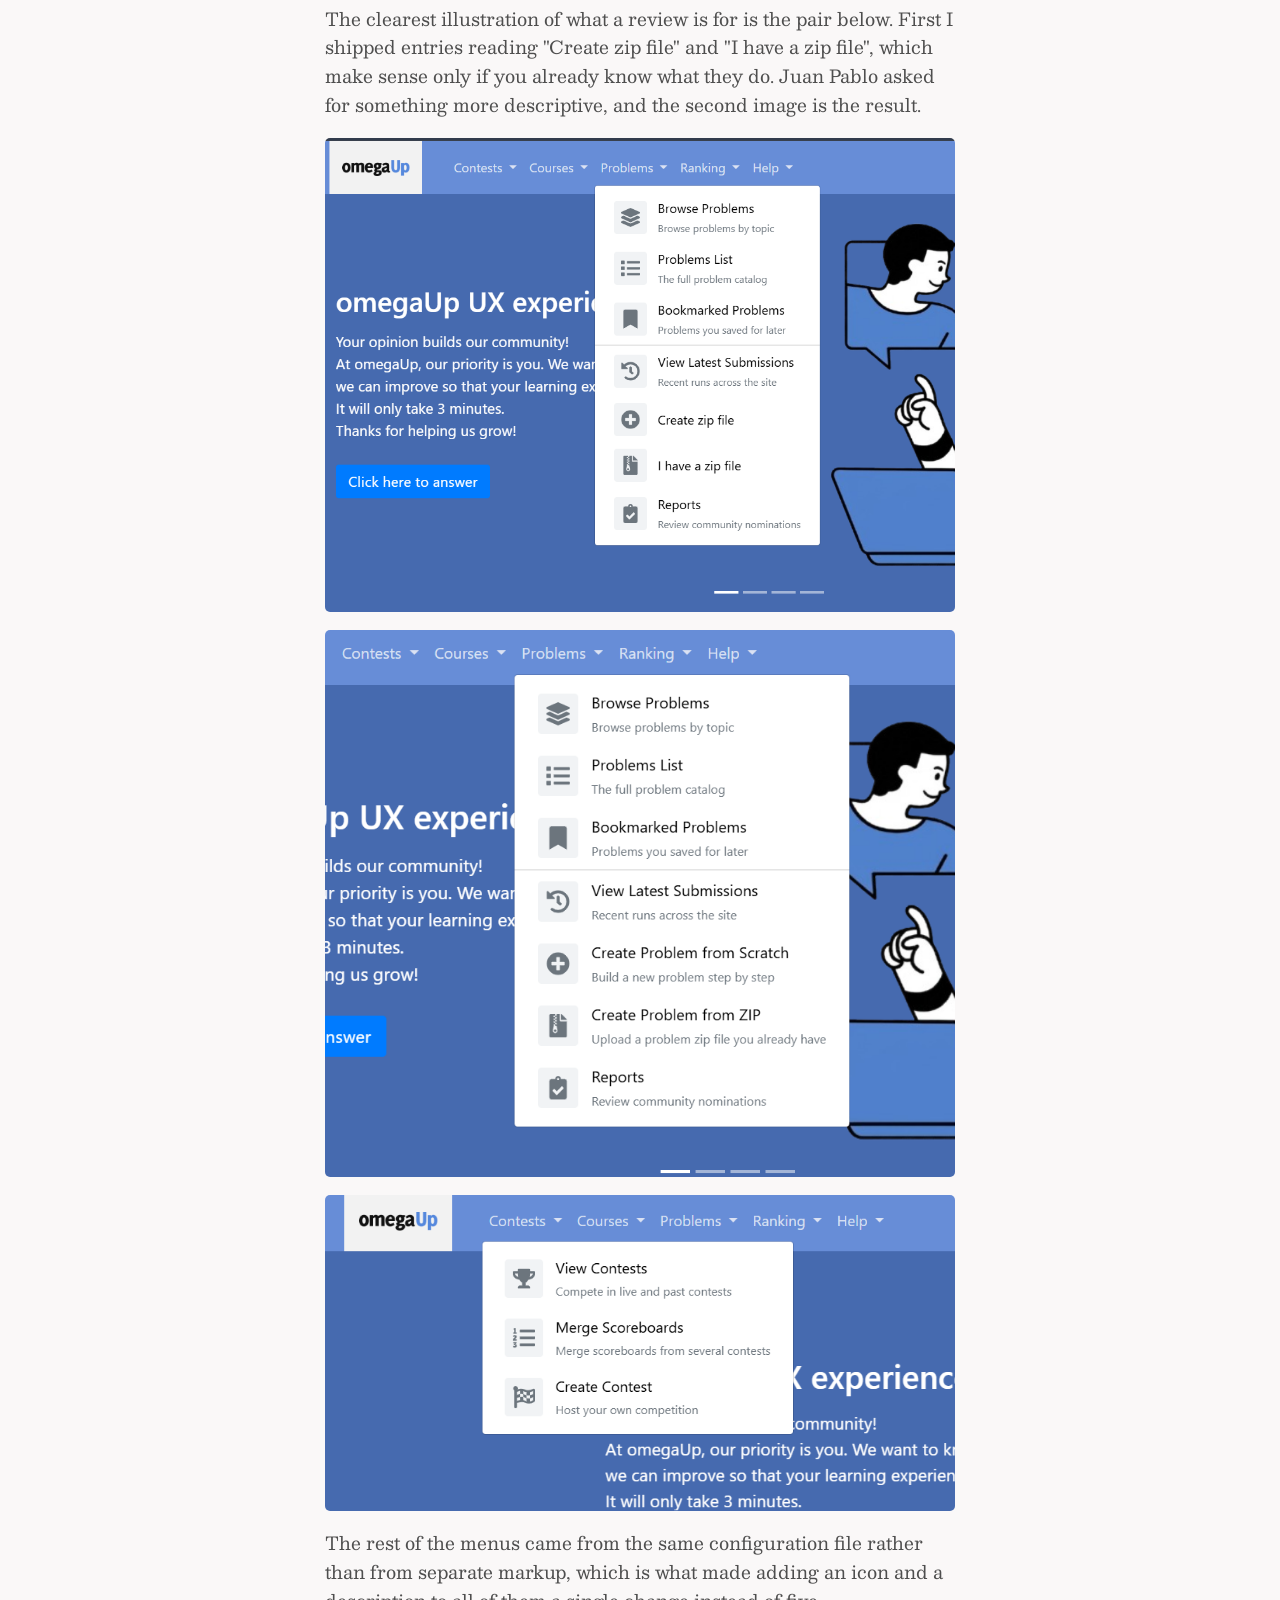
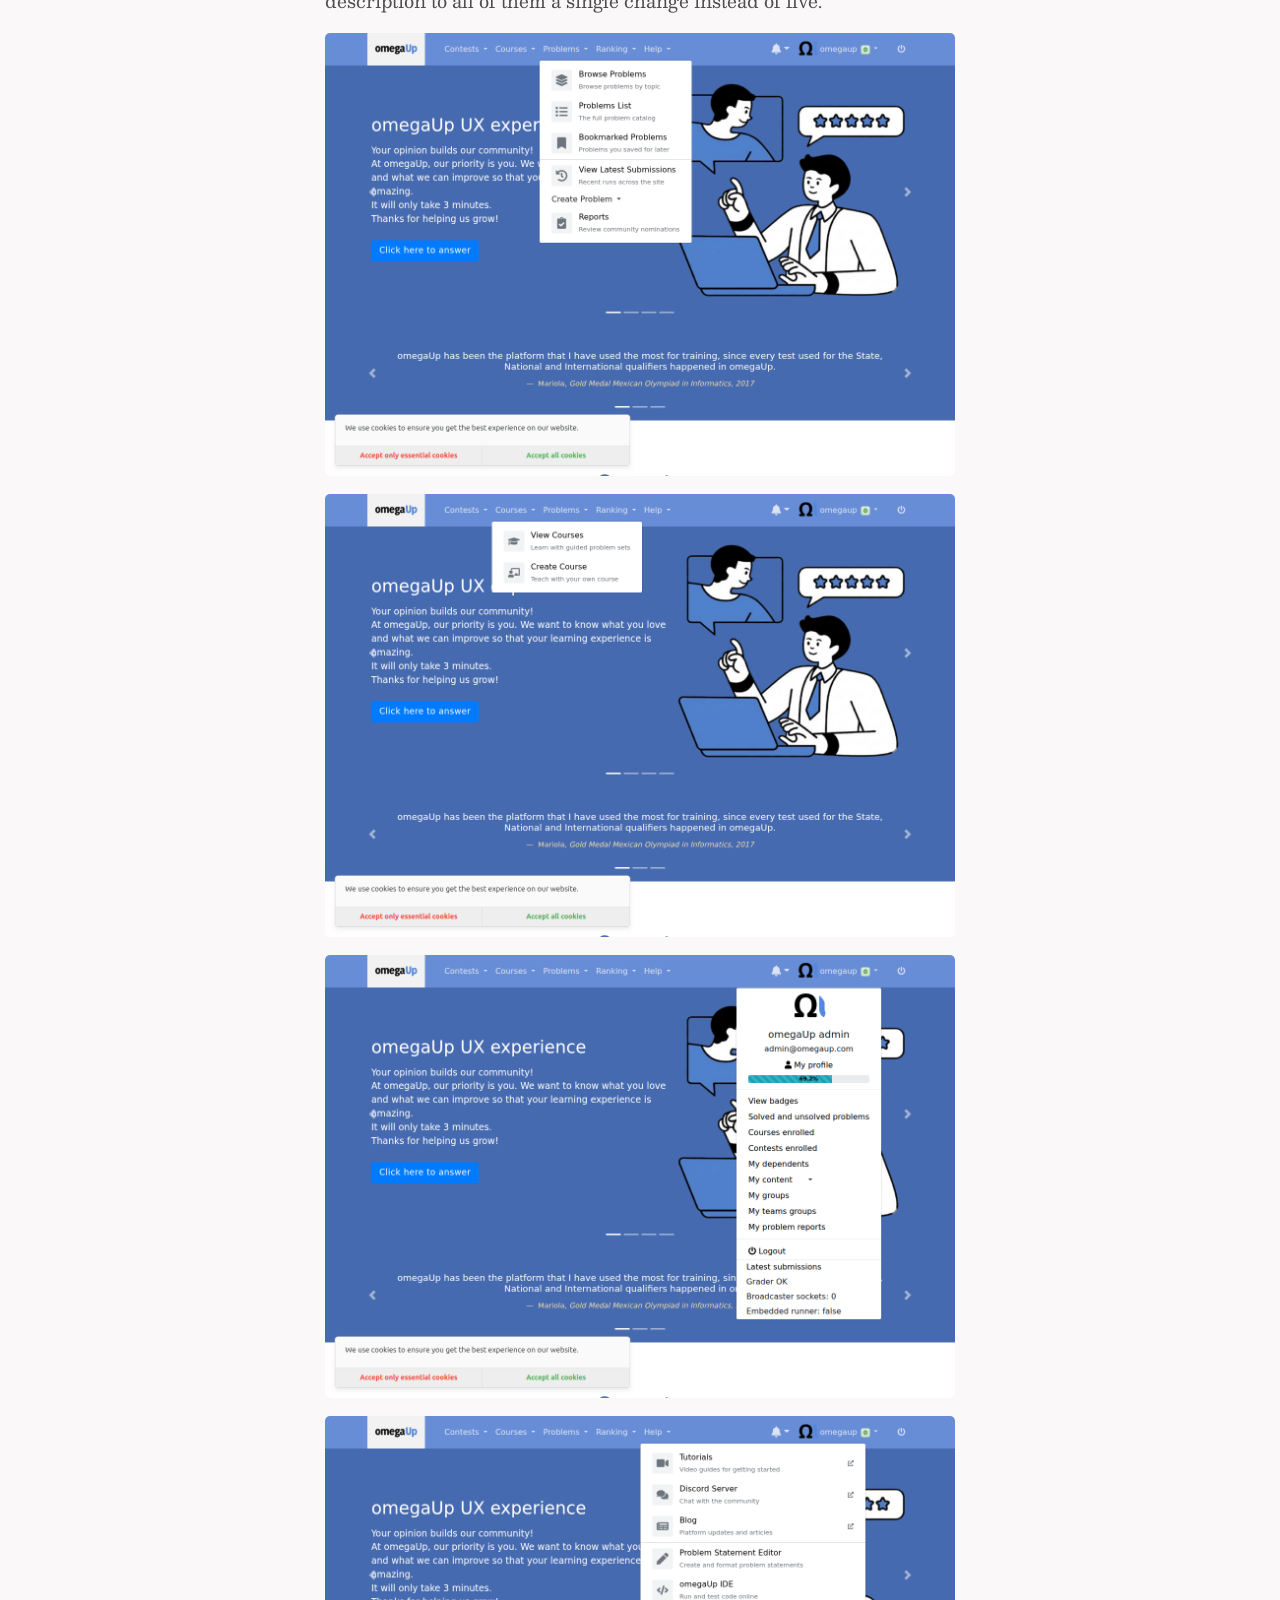
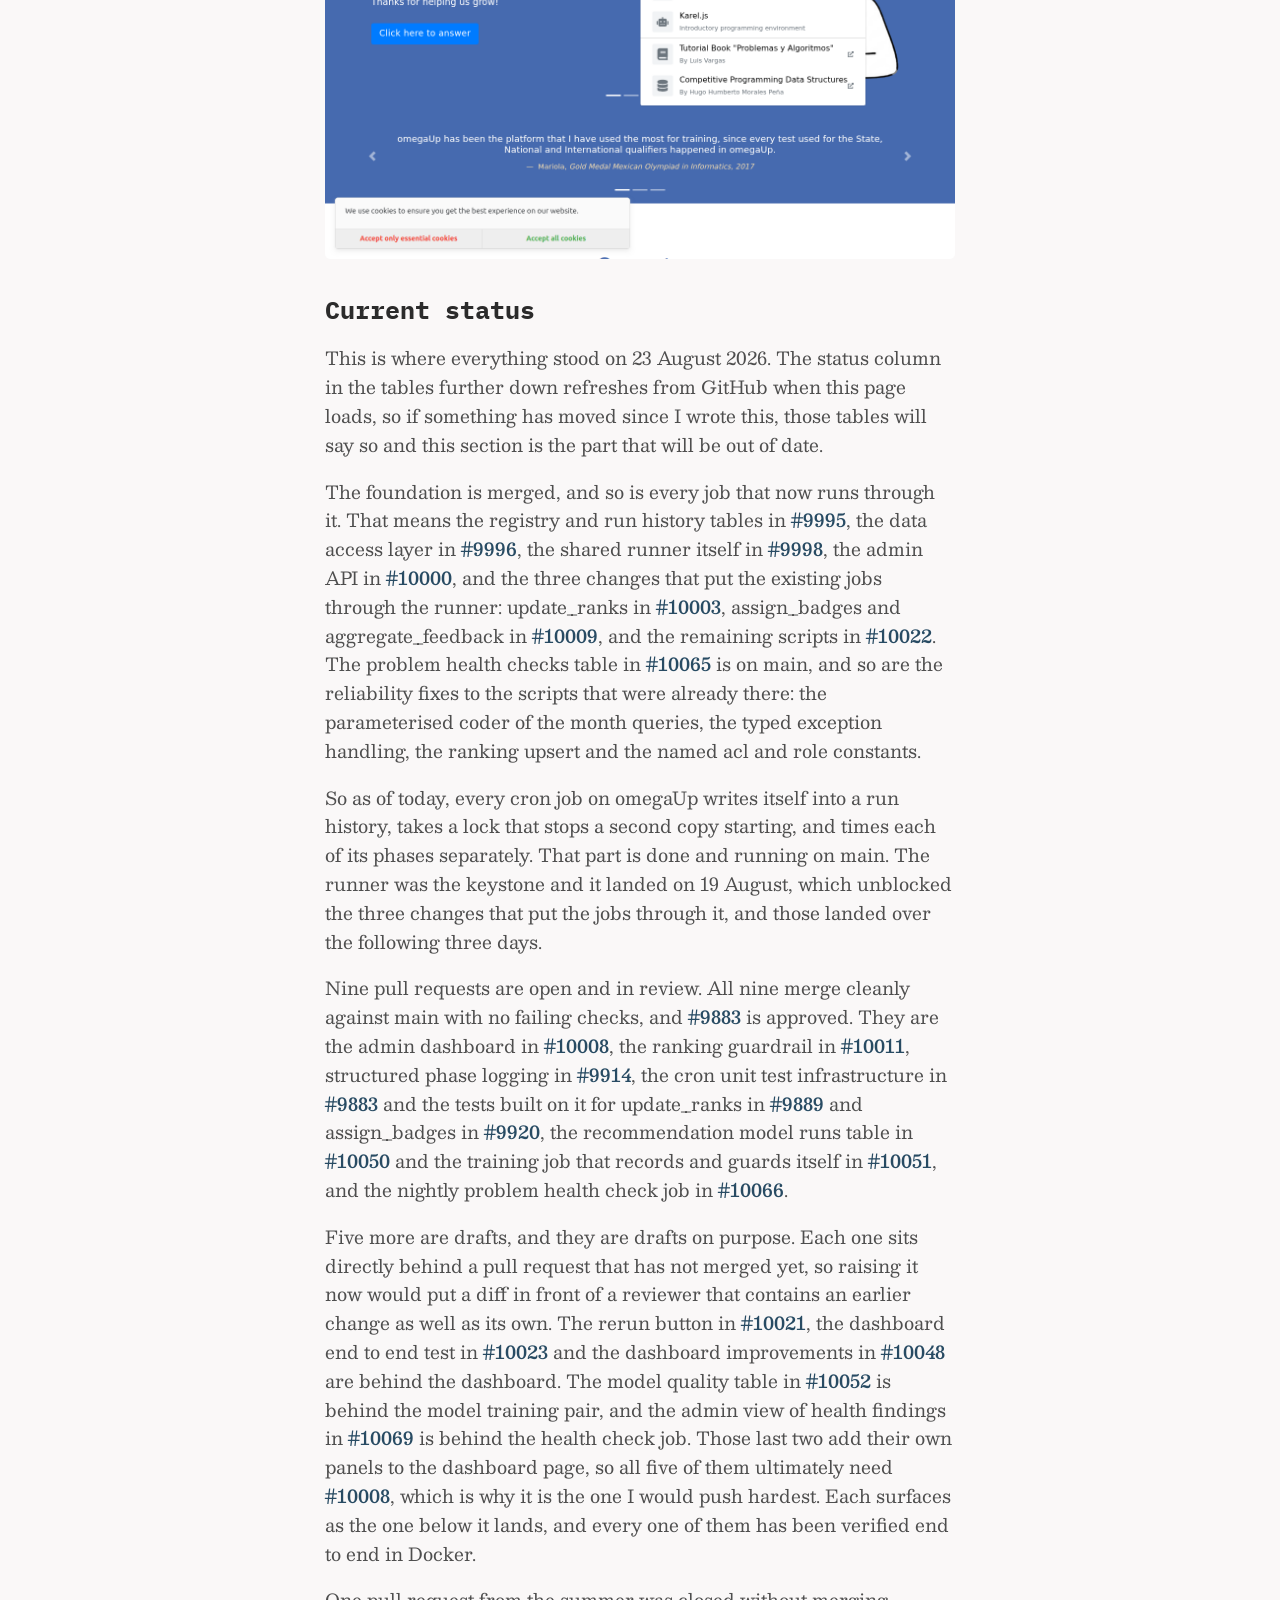
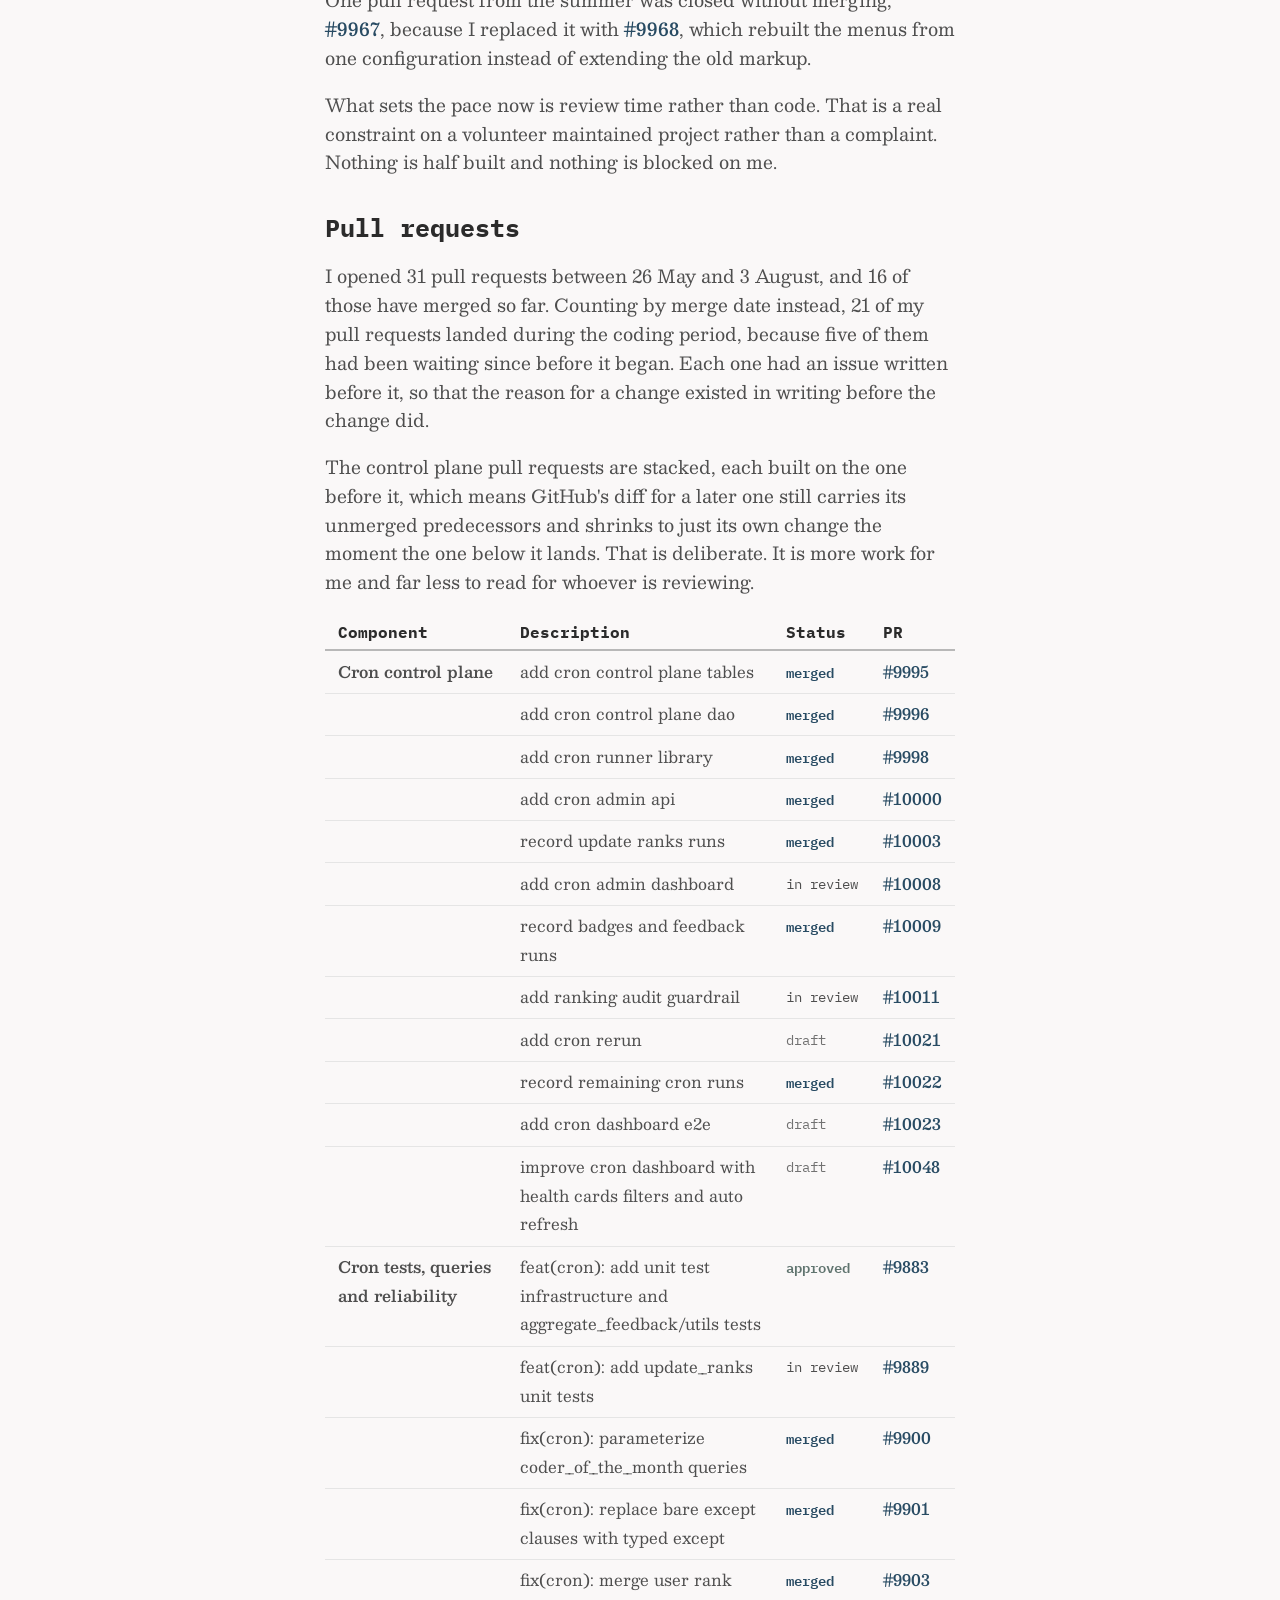
==== commit 7149f623: "merge the gsoc write up into one page" ====
--- a/gsoc/index.html
+++ b/gsoc/index.html
@@ -3,8 +3,8 @@
 <head>
 <meta charset="utf-8" />
 <meta name="viewport" content="width=device-width, initial-scale=1.0" />
-<title>GSoC 2026 with omegaUp: Summary | Prasanna Mishra</title>
-<meta name="description" content="What Prasanna Mishra built for omegaUp during Google Summer of Code 2026: a control plane for background jobs, scheduled model training, and nightly problem health checks." />
+<title>GSoC 2026 with omegaUp: Cronjob Optimization | Prasanna Mishra</title>
+<meta name="description" content="Everything Prasanna Mishra built for omegaUp during Google Summer of Code 2026: a control plane for background jobs, scheduled recommendation model training, and nightly problem health checks, with every pull request and issue." />
 <link rel="icon" type="image/svg+xml" href="assets/gsoc-icon.svg" />
 <link rel="preconnect" href="https://fonts.googleapis.com" />
 <link rel="preconnect" href="https://fonts.gstatic.com" crossorigin />
@@ -23,7 +23,7 @@
     <img src="assets/gsoc-logo.svg" alt="Google Summer of Code" class="gsoc-mark" />
     <img src="assets/omegaup-logo.png" alt="omegaUp" class="org-mark" />
   </div>
-  <div class="explorer"><button type="button" class="explorer-toggle" data-fold="explorer-content"><h2>Explorer</h2><svg xmlns="http://www.w3.org/2000/svg" width="12" height="12" viewBox="0 0 24 24" fill="none" stroke="currentColor" stroke-width="2" stroke-linecap="round" stroke-linejoin="round" class="fold"><polyline points="6 9 12 15 18 9"></polyline></svg></button><div class="explorer-content" id="explorer-content"><ul class="explorer-ul"><li><button type="button" class="folder-container" data-fold="folder-gsoc"><svg xmlns="http://www.w3.org/2000/svg" width="12" height="12" viewBox="0 0 24 24" fill="none" stroke="currentColor" stroke-width="2" stroke-linecap="round" stroke-linejoin="round" class="folder-icon"><polyline points="9 18 15 12 9 6"></polyline></svg><span class="folder-title">gsoc-2026-omegaup</span></button><ul id="folder-gsoc"><li><a href="index.html" class="active" data-for="index.html">GSoC 2026 with omegaUp: Summary</a></li><li><a href="report.html" data-for="report.html">Project Report: Cronjob Optimization</a></li><li><a href="pull-requests.html" data-for="pull-requests.html">Pull Requests and Issues</a></li></ul></li><li><button type="button" class="folder-container" data-fold="folder-elsewhere"><svg xmlns="http://www.w3.org/2000/svg" width="12" height="12" viewBox="0 0 24 24" fill="none" stroke="currentColor" stroke-width="2" stroke-linecap="round" stroke-linejoin="round" class="folder-icon"><polyline points="9 18 15 12 9 6"></polyline></svg><span class="folder-title">elsewhere</span></button><ul id="folder-elsewhere"><li><a href="../index.html">Back to the portfolio</a></li><li><a href="https://github.com/omegaup/omegaup/pulls?q=is%3Apr+author%3APrasannaMishra001">All pull requests on GitHub</a></li><li><a href="https://github.com/omegaup/omegaup/issues/9992">The parent issue</a></li></ul></li></ul></div></div>
+  <div class="explorer"><button type="button" class="explorer-toggle" data-fold="explorer-content"><h2>Explorer</h2><svg xmlns="http://www.w3.org/2000/svg" width="12" height="12" viewBox="0 0 24 24" fill="none" stroke="currentColor" stroke-width="2" stroke-linecap="round" stroke-linejoin="round" class="fold"><polyline points="6 9 12 15 18 9"></polyline></svg></button><div class="explorer-content" id="explorer-content"><ul class="explorer-ul"><li><button type="button" class="folder-container" data-fold="folder-gsoc"><svg xmlns="http://www.w3.org/2000/svg" width="12" height="12" viewBox="0 0 24 24" fill="none" stroke="currentColor" stroke-width="2" stroke-linecap="round" stroke-linejoin="round" class="folder-icon"><polyline points="9 18 15 12 9 6"></polyline></svg><span class="folder-title">gsoc-2026-omegaup</span></button><ul id="folder-gsoc"><li><a href="#summary">Summary</a></li><li><a href="#about-me">About me</a></li><li><a href="#how-the-project-changed-shape">How the project changed shape</a></li><li><a href="#architecture">The shared foundation</a></li><li><a href="#project-1-the-cron-control-plane">The cron control plane</a></li><li><a href="#project-2-scheduled-recommendation-model-training">Recommendation model training</a></li><li><a href="#project-3-automated-problem-health-checks">Problem health checks</a></li><li><a href="#work-outside-the-main-project">Work alongside the project</a></li><li><a href="#current-status">Current status</a></li><li><a href="#pull-requests">Pull requests</a></li><li><a href="#issues">Issues</a></li><li><a href="#what-i-learned">What I learned</a></li><li><a href="#future-work">What is left to do</a></li><li><a href="#acknowledgments">Acknowledgments</a></li></ul></li><li><button type="button" class="folder-container" data-fold="folder-elsewhere"><svg xmlns="http://www.w3.org/2000/svg" width="12" height="12" viewBox="0 0 24 24" fill="none" stroke="currentColor" stroke-width="2" stroke-linecap="round" stroke-linejoin="round" class="folder-icon"><polyline points="9 18 15 12 9 6"></polyline></svg><span class="folder-title">elsewhere</span></button><ul id="folder-elsewhere"><li><a href="../index.html">Back to the portfolio</a></li><li><a href="https://github.com/omegaup/omegaup/pulls?q=is%3Apr+author%3APrasannaMishra001">All pull requests on GitHub</a></li><li><a href="https://github.com/omegaup/omegaup/issues/9992">The parent issue</a></li></ul></li></ul></div></div>
 </div>
 
 <div class="center">
@@ -31,10 +31,10 @@
     <nav class="breadcrumb-container" aria-label="breadcrumbs">
       <div class="breadcrumb-element"><a href="../index.html">Home</a><p>&#10095;</p></div>
       <div class="breadcrumb-element"><a href="index.html">gsoc 2026 omegaup</a><p>&#10095;</p></div>
-      <div class="breadcrumb-element"><a href="index.html">GSoC 2026 with omegaUp: Summary</a></div>
+      <div class="breadcrumb-element"><a href="index.html">GSoC 2026 with omegaUp: Cronjob Optimization</a></div>
     </nav>
-    <h1 class="article-title">GSoC 2026 with omegaUp: Summary</h1>
-    <p class="content-meta"><time datetime="2026-08-18">Aug 18, 2026</time><span>6 min read</span></p>
+    <h1 class="article-title">GSoC 2026 with omegaUp: Cronjob Optimization</h1>
+    <p class="content-meta"><time datetime="2026-08-23">Aug 23, 2026</time><span>35 min read</span></p>
   </div>
   <article>
 <div class="factsheet">
@@ -46,62 +46,770 @@
 <div><span>coding period</span> 26 May 2026 to 24 August 2026</div>
 </div>
 
-<p>This is the short version of what I built for omegaUp over the summer. The long version, with
-the reasoning behind each decision and the parts that went wrong, is in the
-<a href="report.html">project report</a>, and every pull request and issue I opened is listed on the
-<a href="pull-requests.html">pull requests page</a>.</p>
-<h2 id="what-was-wrong">What was wrong<a role="anchor" aria-hidden="true" tabindex="-1" href="#what-was-wrong" class="anchor">#</a></h2>
-<p>omegaUp runs a small set of Python scripts on a schedule overnight. They recompute the
-rankings, hand out badges, aggregate the feedback students leave on problems, and train the
-model that suggests what to solve next. Nobody was watching any of it. There was no record
-that a job had run at all, so when one died halfway through, the first sign would be a student
-noticing days later that a problem they had solved had never counted. Nothing stopped two
-copies of the same job running at once either, and when that happens nothing raises an error.
-It quietly produces wrong data and carries on. An admin who wanted to rerun a job needed shell
-access to a production server to do it.</p>
+<p>This is everything from my summer on one page: what was wrong with omegaUp's background jobs,
+what I built and why, where each piece stands today, every pull request and issue I opened, and
+the things I got wrong along the way. It used to be three pages and it is one now, because
+whoever opens this link should not have to go looking for the rest of it.</p>
+
+<h2 id="summary">Summary<a role="anchor" aria-hidden="true" tabindex="-1" href="#summary" class="anchor">#</a></h2>
+<p>omegaUp is an open source competitive programming platform, used mostly by students and teachers
+across Latin America. You submit a solution to a problem, it gets judged automatically, and your
+result feeds into rankings, badges and the suggestions the site makes about what to solve next.</p>
+<p>Behind the site a handful of Python scripts run on a schedule overnight. They recompute the
+rankings, hand out badges, aggregate the feedback students leave on problems, and train the model
+that decides what to recommend. None of that is visible from the website, and none of it was
+visible to the people running the website either.</p>
+<p>That was the problem. There was no record that a job had run at all, so when one died halfway
+through, the first sign would be a student noticing days later that a problem they had solved had
+never counted. Nothing stopped two copies of the same job running at once either, which matters
+because the ranking job used to delete every row of the rankings table before writing fresh ones.
+Two copies overlapping does not raise an error. It quietly leaves half a leaderboard and carries
+on. And an admin who wanted to rerun a job needed shell access to a production server to do it.</p>
 <p>While reading omegaUp's production deployment repository I found a commit from December 2021
-saying "Make update-ranks only run once a day for now". The "for now" had been holding for
-five years. In the same afternoon I found that the recommendation model is never trained in
-production at all, because that job was simply never added to the schedule.</p>
-<h2 id="what-i-built">What I built<a role="anchor" aria-hidden="true" tabindex="-1" href="#what-i-built" class="anchor">#</a></h2>
-<p>Three things, sharing one foundation.</p>
-<p><strong>A control plane for the cron jobs.</strong> Two new tables record every job the platform has and
-every time one of them ran. A shared runner wraps each job so that it writes itself into that
-history, takes a database lock so two copies can never overlap, times each step separately,
-and records how the run ended even when it crashed. An admin page at <code>/admin/crons</code> shows all
-of it, and a button there lets an admin rerun a job without touching a server.</p>
+saying "Make update-ranks only run once a day for now". The "for now" had been holding for five
+years. In the same afternoon I found that the recommendation model is never trained in production
+at all, because that job was simply never added to the schedule.</p>
+<p>So I built three things that share one foundation. The first is a control plane for the cron
+jobs: two new tables that record every job the platform has and every time one of them ran, a
+shared runner that wraps each job so it writes itself into that history and takes a lock so two
+copies can never overlap, an admin page at <code>/admin/crons</code> that shows all of it, and a
+button there that lets an admin rerun a job without touching a server. The second is scheduled
+training for the recommendation model, where every run records how good the model it produced was
+and a guardrail refuses to publish one that is below a floor or measurably worse than the model it
+would replace. The third is a nightly job that looks for problems which silently stopped working,
+which needed no dashboard code of its own because it runs through the same shared runner and so
+appeared on the admin page by itself.</p>
+<p>I opened thirty one pull requests between 26 May and 3 August. Twenty one of my pull requests
+merged during the coding period, and the whole foundation is on main, including the shared runner
+and every existing cron job now running through it. The rest are in review or stacked behind
+something in review, and the detail of exactly what is where is in
+<a href="#current-status">current status</a>.</p>
+<p>In one paragraph: before this summer, if a background job on omegaUp failed at three in the
+morning, nobody found out until a student complained. Now the run is written down, it cannot
+collide with itself, an admin can see it and rerun it from a web page without server access, and
+the two jobs most likely to publish bad data check their own work before they publish it.</p>
+
+<h2 id="about-me">About me<a role="anchor" aria-hidden="true" tabindex="-1" href="#about-me" class="anchor">#</a></h2>
+<p>I am a third year Integrated B.Tech and M.Tech student in Information Technology at IIITM
+Gwalior. I have been contributing to omegaUp since August 2025, nine months before this project
+started, and by the time the coding period began I had twenty one merged changes on the platform
+including GitHub sign in, human readable contest dates, and the system settings table and its data
+access layer. That matters mostly because it meant I did not spend the first month of the summer
+finding my way around the codebase.</p>
+
+<h2 id="how-the-project-changed-shape">How the project changed shape<a role="anchor" aria-hidden="true" tabindex="-1" href="#how-the-project-changed-shape" class="anchor">#</a></h2>
+<p>My original proposal was narrow. It was about cleaning up four Python scripts: five specific SQL
+problems, the near total absence of unit tests, fourteen bare except blocks, some magic numbers,
+badge atomicity, and a string replacement involving NOW(). Two of those four scripts had zero
+Python unit tests between them.</p>
+<p>At the midterm I passed, and the feedback was that the work so far did not add up to one thing
+you could point at. It was many small improvements spread thinly across existing scripts, and what
+was wanted was something vertical: a single project cutting through the database, the backend, the
+jobs, the interface and the tests, where the result is a feature somebody can actually see.</p>
+<p>Rather than choose the next project alone, I read the production deployment repository so I
+would be arguing from facts, wrote up fourteen candidate projects, and sent them to my mentor
+saying I was not attached to any of them and would rather know what the organisation needed. Juan
+Pablo chose one and named the two that should follow it:</p>
+<blockquote>
+<p>the highest priority is building a Cron Control Plane. Today our cron infrastructure lacks
+visibility and operational tooling. After that, automated problem health checks and scheduled
+training for the recommendation model.</p>
+</blockquote>
+<p>So the second half became three projects sharing one foundation, which is how the rest of this
+page is arranged.</p>
+
+<h2 id="architecture">The shared foundation<a role="anchor" aria-hidden="true" tabindex="-1" href="#architecture" class="anchor">#</a></h2>
+<p><img alt="The architecture of the cron control plane" src="assets/architecture.svg" /></p>
+<h3 id="how-the-shared-runner-works">How the shared runner works<a role="anchor" aria-hidden="true" tabindex="-1" href="#how-the-shared-runner-works" class="anchor">#</a></h3>
+<p>Every job now wraps its <code>main()</code> in one small helper:</p>
+<pre><code class="language-python">with lib.runner.run(parser.prog, args) as cron_run:
+    with cron_run.phase('update_users_stats'):
+        update_users_stats(...)
+    cron_run.set_rows_affected(rows)
+</code></pre>
+<ol>
+<li><strong>Check the enabled flag.</strong> If the registry says this job is switched off, it exits cleanly and records nothing.</li>
+<li><strong>Take a database lock.</strong> Two copies of the same job can never run at once.</li>
+<li><strong>Write a running row.</strong> So the admin page can see a job that is currently in flight, not only finished ones.</li>
+<li><strong>Time every phase.</strong> Each step inside the job is recorded separately.</li>
+<li><strong>Run the guardrail.</strong> On the ranking job, the freshly computed ranking is checked before it is published.</li>
+<li><strong>Record the outcome and free the lock.</strong> In a finally block, so it always happens.</li>
+</ol>
+<p>The lock lives in the database rather than on disk because these jobs can run on different
+machines, so a lock file on one machine means nothing to a job on another. It also solves the
+failure I was most worried about: the database ties the lock to the connection, so if a job dies
+while holding it, the lock releases by itself. A crash cannot jam the door shut forever.</p>
+
+<h2 id="project-1-the-cron-control-plane">Project one: the cron control plane<a role="anchor" aria-hidden="true" tabindex="-1" href="#project-1-the-cron-control-plane" class="anchor">#</a></h2>
+<p>What was wrong is the thing described at the top: the jobs ran and left nothing behind. No row
+saying a job had started, finished, taken a while or fallen over, no protection against two copies
+overlapping, and no way to rerun one without a shell on a production pod.</p>
+<p>What I built is twelve pull requests, arranged as a stack where each one depends on the one
+below it. Two tables store the registry of jobs, with their schedule and a flag for whether each
+one is switched on, and the history of every run, with the status, the duration, the per step
+timings and the error text. A shared runner puts every job into that history and stops them
+overlapping. An admin page at <code>/admin/crons</code> shows job health, run durations, per step
+timings and error output, and you can click into a single run to see which step was slow or which
+one threw. A rerun button lets an admin run a job again without server access.</p>
+<p>The rerun button is the piece I thought hardest about. The obvious version is that the button
+sends a request and the server runs the job. I deliberately did not do that, because the moment a
+web page can cause a program to run on your servers you have built a door, and doors get picked.
+Instead the button writes down a request, and a separate trusted worker already running on the
+inside picks that row up and runs the job, and only jobs on a fixed list it knows about. The web
+page never runs anything. It leaves a note. Two things fall out of that for free: every rerun is
+recorded, and the person pressing the button needs no server access, which was the entire point.</p>
+<p>The ranking job also gets a guardrail. If the newly computed ranking is empty, has negative
+scores, or has lost more than half the previously ranked users, it raises and the transaction
+rolls back. I would rather have yesterday's rankings than today's broken ones. I proved it rather
+than asserting it: on a forced failure the job exits non zero and the checksum of the rankings
+table is identical before and after, which is what "the rollback left the data untouched" actually
+means.</p>
+<p>Below is a walkthrough of the dashboard, recorded from a local branch with the whole stack
+applied.</p>
 <video controls preload="metadata">
   <source src="https://github.com/user-attachments/assets/45588e28-e2d1-4c36-960f-100feff002f5" type="video/mp4">
   <a href="https://github.com/omegaup/omegaup/pull/10048">Watch the dashboard walkthrough</a>
 </video>
 
-<p><strong>Scheduled training for the recommendation model.</strong> Every run now records how good the model
-it produced was, and a guardrail refuses to publish a model that falls below a floor or that
-is measurably worse than the one it would replace.</p>
+<h2 id="project-2-scheduled-recommendation-model-training">Project two: scheduled recommendation model training<a role="anchor" aria-hidden="true" tabindex="-1" href="#project-2-scheduled-recommendation-model-training" class="anchor">#</a></h2>
+<p>omegaUp has a model that answers "this student just solved problem X, what should they try
+next". It was an on demand script. Nobody was on the hook for running it, there was no record of
+what past training produced, and a bad run would silently overwrite the good model file serving
+real students.</p>
+<p>It is now in the registry with a weekly schedule, which means it is scheduled at all for the
+first time. Every run records how good the model it produced was, using a MAP score. That is a
+number between zero and one measuring how often the problem the model suggested next turned out to
+be one the student actually solved, weighted so a good suggestion near the top of the list counts
+for more. Alongside it each run also records precision, recall and NDCG over held out users,
+because one number on its own does not tell you much about a ranking.</p>
+<p>A guardrail applies two rules before the model file is written: an absolute floor, and a
+regression bar against the last published model. The floor alone only catches disasters, because a
+model that squeaks over the bar while being clearly worse than the one it replaces would sail
+straight through. I ran it both ways in Docker, watched a weak model get refused with the reason
+stored, and a good one get published.</p>
 <p><img alt="The recommendation model quality table on the admin dashboard" src="assets/cron-dashboard-model-quality.png" /></p>
-<p><strong>Nightly problem health checks.</strong> A job that looks for problems which silently stopped
-working: submissions coming back as system errors, public problems with no submission
-languages enabled, problems nobody has ever solved, and retired problems still visible to
-students. This third project needed no dashboard code of its own. It runs through the same
-shared runner, so it appeared on the admin page by itself, which is the moment the foundation
-paid for building.</p>
-<p><img alt="The architecture of the cron control plane" src="assets/architecture.svg" /></p>
-<h2 id="where-it-stands">Where it stands<a role="anchor" aria-hidden="true" tabindex="-1" href="#where-it-stands" class="anchor">#</a></h2>
-<p>Thirty one pull requests between 26 May and 3 August, each with an issue written before it,
-and eighteen of them merged during the coding period. The whole foundation is on main: the
-registry and history tables, the data access layer, the admin API, the health checks table,
-and the reliability fixes to the scripts that were already there. The shared runner is
-approved and waiting to be merged, with four more pull requests sitting directly behind it,
-and the rest are stacked drafts that surface one at a time as the one below each of them
-lands.</p>
-<p>What sets the pace now is review time rather than code, which is a real constraint on a
-volunteer maintained project rather than a complaint. Nothing is half built and nothing is
-blocked on me.</p>
-<h2 id="in-one-paragraph">In one paragraph<a role="anchor" aria-hidden="true" tabindex="-1" href="#in-one-paragraph" class="anchor">#</a></h2>
-<p>Before this summer, if a background job on omegaUp failed at three in the morning, nobody
-found out until a student complained. Now the run is written down, it cannot collide with
-itself, an admin can see it and rerun it from a web page without server access, and the two
-jobs most likely to publish bad data check their own work before they publish it.</p>
+<p>Above, the guardrail working: one model published at 0.3419, and one refused at 0.2151 with the
+reason recorded rather than hidden.</p>
+
+<h2 id="project-3-automated-problem-health-checks">Project three: automated problem health checks<a role="anchor" aria-hidden="true" tabindex="-1" href="#project-3-automated-problem-health-checks" class="anchor">#</a></h2>
+<p>A problem on omegaUp can stop working after it is published, and nothing errors loudly. Students
+just hit a wall, and the only signal was somebody filing a report, which means the platform found
+out about broken problems from the people it had already failed. A nightly job now looks for four
+things.</p>
+<div class="table-container"><table>
+<thead>
+<tr>
+<th>Check</th>
+<th>Severity</th>
+<th>What it means</th>
+</tr>
+</thead>
+<tbody>
+<tr>
+<td><code>judge_errors</code></td>
+<td>error</td>
+<td>Five or more recent submissions to one problem came back as a judge or validator error. Students are submitting correct code and getting a system failure. To the student it looks like their fault.</td>
+</tr>
+<tr>
+<td><code>no_languages</code></td>
+<td>error</td>
+<td>A public problem with no submission languages enabled. Listed, browsable, and impossible to submit to.</td>
+</tr>
+<tr>
+<td><code>never_solved</code></td>
+<td>warning</td>
+<td>Public, twenty or more submissions, zero accepted. Either the test data is wrong or the statement is misleading.</td>
+</tr>
+<tr>
+<td><code>deprecated_public</code></td>
+<td>warning</td>
+<td>Retired, but still visible to students.</td>
+</tr>
+</tbody>
+</table></div>
+<p>Findings are upserted against a unique key, so each one keeps the date it was first detected.
+That is the difference between "this is broken" and "this has been broken for three weeks". A
+finding that stops appearing is marked resolved rather than deleted.</p>
+<p>This job needed no dashboard code of its own. It runs through the shared runner, so it appeared
+on <code>/admin/crons</code> automatically. That is the moment the foundation paid for itself, and
+it is the reason the first project was worth building as a foundation rather than as one more
+feature.</p>
+
+<h2 id="work-outside-the-main-project">Work alongside the main project<a role="anchor" aria-hidden="true" tabindex="-1" href="#work-outside-the-main-project" class="anchor">#</a></h2>
+<p>Two other pieces ran alongside the cron project and both are merged.</p>
+<p>The first was a generic way to tell somebody that part of the site is switched off, in
+<a href="https://github.com/omegaup/omegaup/pull/9919">#9919</a>. The easy version would have been
+to write that message into the one page that needed it. I built a component the whole platform can
+use instead, in every language the site supports. Juan Pablo then pointed out that the way I had
+wired it in would mean copying a file every time another view needed disabling, so
+<a href="https://github.com/omegaup/omegaup/pull/10025">#10025</a> made the entry point generic and
+driven by the page payload.</p>
+<p><img alt="The view unavailable component rendered inside the normal page" src="assets/view-unavailable-in-page.png" /></p>
+<p>Because the message and its heading come from the translation files rather than from the page
+that raised it, it arrives in whatever language the reader is already using. The same component in
+Spanish is below.</p>
+<p><img alt="The same component in Spanish" src="assets/view-unavailable-es.png" /></p>
+<p>The second was rebuilding the navigation menus from a single configuration, in
+<a href="https://github.com/omegaup/omegaup/pull/9968">#9968</a>, building on
+<a href="https://github.com/omegaup/omegaup/pull/9871">#9871</a> and
+<a href="https://github.com/omegaup/omegaup/pull/9801">#9801</a>. The menus had been hand written
+markup repeated per menu, so I extracted a reusable item with an icon, a title and a description,
+then rebuilt every menu from one configuration file with per entry visibility rules.</p>
+<p>The clearest illustration of what a review is for is the pair below. First I shipped entries
+reading "Create zip file" and "I have a zip file", which make sense only if you already know what
+they do. Juan Pablo asked for something more descriptive, and the second image is the result.</p>
+<p><img alt="The problems menu before review" src="assets/navbar-problems-before.png" /></p>
+<p><img alt="The problems menu after review" src="assets/navbar-problems-after.png" /></p>
+<p><img alt="The contests menu" src="assets/navbar-contests.png" /></p>
+<p>The rest of the menus came from the same configuration file rather than from separate markup,
+which is what made adding an icon and a description to all of them a single change instead of
+five.</p>
+<p><img alt="The courses menu" src="assets/navbar-courses.png" /></p>
+<p><img alt="The ranking menu" src="assets/navbar-ranking.png" /></p>
+<p><img alt="The profile menu" src="assets/navbar-profile.png" /></p>
+<p><img alt="The help menu, the first one to be rebuilt" src="assets/navbar-help-menu.png" /></p>
+
+<h2 id="current-status">Current status<a role="anchor" aria-hidden="true" tabindex="-1" href="#current-status" class="anchor">#</a></h2>
+<p>This is where everything stood on 23 August 2026. The status column in the tables further down
+refreshes from GitHub when this page loads, so if something has moved since I wrote this, those
+tables will say so and this section is the part that will be out of date.</p>
+<p>The foundation is merged, and so is every job that now runs through it. That means the registry
+and run history tables in <a href="https://github.com/omegaup/omegaup/pull/9995">#9995</a>, the
+data access layer in <a href="https://github.com/omegaup/omegaup/pull/9996">#9996</a>, the shared
+runner itself in <a href="https://github.com/omegaup/omegaup/pull/9998">#9998</a>, the admin API in
+<a href="https://github.com/omegaup/omegaup/pull/10000">#10000</a>, and the three changes that put
+the existing jobs through the runner: update_ranks in
+<a href="https://github.com/omegaup/omegaup/pull/10003">#10003</a>, assign_badges and
+aggregate_feedback in <a href="https://github.com/omegaup/omegaup/pull/10009">#10009</a>, and the
+remaining scripts in <a href="https://github.com/omegaup/omegaup/pull/10022">#10022</a>. The
+problem health checks table in <a href="https://github.com/omegaup/omegaup/pull/10065">#10065</a>
+is on main, and so are the reliability fixes to the scripts that were already there: the
+parameterised coder of the month queries, the typed exception handling, the ranking upsert and the
+named acl and role constants.</p>
+<p>So as of today, every cron job on omegaUp writes itself into a run history, takes a lock that
+stops a second copy starting, and times each of its phases separately. That part is done and
+running on main. The runner was the keystone and it landed on 19 August, which unblocked the three
+changes that put the jobs through it, and those landed over the following three days.</p>
+<p>Nine pull requests are open and in review. All nine merge cleanly against main with no failing
+checks, and <a href="https://github.com/omegaup/omegaup/pull/9883">#9883</a> is approved. They are
+the admin dashboard in <a href="https://github.com/omegaup/omegaup/pull/10008">#10008</a>, the
+ranking guardrail in
+<a href="https://github.com/omegaup/omegaup/pull/10011">#10011</a>, structured phase logging in
+<a href="https://github.com/omegaup/omegaup/pull/9914">#9914</a>, the cron unit test infrastructure
+in <a href="https://github.com/omegaup/omegaup/pull/9883">#9883</a> and the tests built on it for
+update_ranks in <a href="https://github.com/omegaup/omegaup/pull/9889">#9889</a> and assign_badges
+in <a href="https://github.com/omegaup/omegaup/pull/9920">#9920</a>, the recommendation model runs
+table in <a href="https://github.com/omegaup/omegaup/pull/10050">#10050</a> and the training job
+that records and guards itself in
+<a href="https://github.com/omegaup/omegaup/pull/10051">#10051</a>, and the nightly problem health
+check job in <a href="https://github.com/omegaup/omegaup/pull/10066">#10066</a>.</p>
+<p>Five more are drafts, and they are drafts on purpose. Each one sits directly behind a pull
+request that has not merged yet, so raising it now would put a diff in front of a reviewer that
+contains an earlier change as well as its own. The rerun button in
+<a href="https://github.com/omegaup/omegaup/pull/10021">#10021</a>, the dashboard end to end test in
+<a href="https://github.com/omegaup/omegaup/pull/10023">#10023</a> and the dashboard improvements in
+<a href="https://github.com/omegaup/omegaup/pull/10048">#10048</a> are behind the dashboard. The
+model quality table in <a href="https://github.com/omegaup/omegaup/pull/10052">#10052</a> is behind
+the model training pair, and the admin view of health findings in
+<a href="https://github.com/omegaup/omegaup/pull/10069">#10069</a> is behind the health check job.
+Those last two add their own panels to the dashboard page, so all five of them ultimately need
+<a href="https://github.com/omegaup/omegaup/pull/10008">#10008</a>, which is why it is the one I
+would push hardest. Each surfaces as the one below it lands, and every one of them has been
+verified end to end in Docker.</p>
+<p>One pull request from the summer was closed without merging,
+<a href="https://github.com/omegaup/omegaup/pull/9967">#9967</a>, because I replaced it with
+<a href="https://github.com/omegaup/omegaup/pull/9968">#9968</a>, which rebuilt the menus from one
+configuration instead of extending the old markup.</p>
+<p>What sets the pace now is review time rather than code. That is a real constraint on a volunteer
+maintained project rather than a complaint. Nothing is half built and nothing is blocked on me.</p>
+
+<h2 id="pull-requests">Pull requests<a role="anchor" aria-hidden="true" tabindex="-1" href="#pull-requests" class="anchor">#</a></h2>
+<p>I opened <span data-count="opened">31</span> pull requests between 26 May and 3 August, and
+<span data-count="merged-of-opened">16</span> of those have merged so far. Counting by merge date
+instead, <span data-count="merged-in-period">21</span> of my pull requests landed during the coding
+period, because five of them had been waiting since before it began. Each one had an issue written
+before it, so that the reason for a change existed in writing before the change did.</p>
+<p>The control plane pull requests are stacked, each built on the one before it, which means
+GitHub's diff for a later one still carries its unmerged predecessors and shrinks to just its own
+change the moment the one below it lands. That is deliberate. It is more work for me and far less
+to read for whoever is reviewing.</p>
+<div class="table-container"><table>
+<thead>
+<tr>
+<th>Component</th>
+<th>Description</th>
+<th>Status</th>
+<th>PR</th>
+</tr>
+</thead>
+<tbody>
+<tr>
+<td><strong>Cron control plane</strong></td>
+<td>add cron control plane tables</td>
+<td class="pr-state pr-state-merged" data-state-for="pull/9995">merged</td>
+<td><a href="https://github.com/omegaup/omegaup/pull/9995">#9995</a></td>
+</tr>
+<tr>
+<td></td>
+<td>add cron control plane dao</td>
+<td class="pr-state pr-state-merged" data-state-for="pull/9996">merged</td>
+<td><a href="https://github.com/omegaup/omegaup/pull/9996">#9996</a></td>
+</tr>
+<tr>
+<td></td>
+<td>add cron runner library</td>
+<td class="pr-state pr-state-merged" data-state-for="pull/9998">merged</td>
+<td><a href="https://github.com/omegaup/omegaup/pull/9998">#9998</a></td>
+</tr>
+<tr>
+<td></td>
+<td>add cron admin api</td>
+<td class="pr-state pr-state-merged" data-state-for="pull/10000">merged</td>
+<td><a href="https://github.com/omegaup/omegaup/pull/10000">#10000</a></td>
+</tr>
+<tr>
+<td></td>
+<td>record update ranks runs</td>
+<td class="pr-state pr-state-merged" data-state-for="pull/10003">merged</td>
+<td><a href="https://github.com/omegaup/omegaup/pull/10003">#10003</a></td>
+</tr>
+<tr>
+<td></td>
+<td>add cron admin dashboard</td>
+<td class="pr-state pr-state-in-review" data-state-for="pull/10008">in review</td>
+<td><a href="https://github.com/omegaup/omegaup/pull/10008">#10008</a></td>
+</tr>
+<tr>
+<td></td>
+<td>record badges and feedback runs</td>
+<td class="pr-state pr-state-merged" data-state-for="pull/10009">merged</td>
+<td><a href="https://github.com/omegaup/omegaup/pull/10009">#10009</a></td>
+</tr>
+<tr>
+<td></td>
+<td>add ranking audit guardrail</td>
+<td class="pr-state pr-state-in-review" data-state-for="pull/10011">in review</td>
+<td><a href="https://github.com/omegaup/omegaup/pull/10011">#10011</a></td>
+</tr>
+<tr>
+<td></td>
+<td>add cron rerun</td>
+<td class="pr-state pr-state-draft" data-state-for="pull/10021">draft</td>
+<td><a href="https://github.com/omegaup/omegaup/pull/10021">#10021</a></td>
+</tr>
+<tr>
+<td></td>
+<td>record remaining cron runs</td>
+<td class="pr-state pr-state-merged" data-state-for="pull/10022">merged</td>
+<td><a href="https://github.com/omegaup/omegaup/pull/10022">#10022</a></td>
+</tr>
+<tr>
+<td></td>
+<td>add cron dashboard e2e</td>
+<td class="pr-state pr-state-draft" data-state-for="pull/10023">draft</td>
+<td><a href="https://github.com/omegaup/omegaup/pull/10023">#10023</a></td>
+</tr>
+<tr>
+<td></td>
+<td>improve cron dashboard with health cards filters and auto refresh</td>
+<td class="pr-state pr-state-draft" data-state-for="pull/10048">draft</td>
+<td><a href="https://github.com/omegaup/omegaup/pull/10048">#10048</a></td>
+</tr>
+<tr>
+<td><strong>Cron tests, queries and reliability</strong></td>
+<td>feat(cron): add unit test infrastructure and aggregate_feedback/utils tests</td>
+<td class="pr-state pr-state-approved" data-state-for="pull/9883">approved</td>
+<td><a href="https://github.com/omegaup/omegaup/pull/9883">#9883</a></td>
+</tr>
+<tr>
+<td></td>
+<td>feat(cron): add update_ranks unit tests</td>
+<td class="pr-state pr-state-in-review" data-state-for="pull/9889">in review</td>
+<td><a href="https://github.com/omegaup/omegaup/pull/9889">#9889</a></td>
+</tr>
+<tr>
+<td></td>
+<td>fix(cron): parameterize coder_of_the_month queries</td>
+<td class="pr-state pr-state-merged" data-state-for="pull/9900">merged</td>
+<td><a href="https://github.com/omegaup/omegaup/pull/9900">#9900</a></td>
+</tr>
+<tr>
+<td></td>
+<td>fix(cron): replace bare except clauses with typed except</td>
+<td class="pr-state pr-state-merged" data-state-for="pull/9901">merged</td>
+<td><a href="https://github.com/omegaup/omegaup/pull/9901">#9901</a></td>
+</tr>
+<tr>
+<td></td>
+<td>fix(cron): merge user rank with upsert instead of full reinsert</td>
+<td class="pr-state pr-state-merged" data-state-for="pull/9903">merged</td>
+<td><a href="https://github.com/omegaup/omegaup/pull/9903">#9903</a></td>
+</tr>
+<tr>
+<td></td>
+<td>add structured phase logging to crons</td>
+<td class="pr-state pr-state-in-review" data-state-for="pull/9914">in review</td>
+<td><a href="https://github.com/omegaup/omegaup/pull/9914">#9914</a></td>
+</tr>
+<tr>
+<td></td>
+<td>feat(cron): add assign_badges unit tests</td>
+<td class="pr-state pr-state-in-review" data-state-for="pull/9920">in review</td>
+<td><a href="https://github.com/omegaup/omegaup/pull/9920">#9920</a></td>
+</tr>
+<tr>
+<td></td>
+<td>refactor(cron): name acl/role magic numbers with constants</td>
+<td class="pr-state pr-state-merged" data-state-for="pull/9940">merged</td>
+<td><a href="https://github.com/omegaup/omegaup/pull/9940">#9940</a></td>
+</tr>
+<tr>
+<td><strong>Recommendation model training</strong></td>
+<td>add recommendation model runs table</td>
+<td class="pr-state pr-state-in-review" data-state-for="pull/10050">in review</td>
+<td><a href="https://github.com/omegaup/omegaup/pull/10050">#10050</a></td>
+</tr>
+<tr>
+<td></td>
+<td>record and guard recommendation training</td>
+<td class="pr-state pr-state-in-review" data-state-for="pull/10051">in review</td>
+<td><a href="https://github.com/omegaup/omegaup/pull/10051">#10051</a></td>
+</tr>
+<tr>
+<td></td>
+<td>add recommendation model dao and dashboard</td>
+<td class="pr-state pr-state-draft" data-state-for="pull/10052">draft</td>
+<td><a href="https://github.com/omegaup/omegaup/pull/10052">#10052</a></td>
+</tr>
+<tr>
+<td><strong>Problem health checks</strong></td>
+<td>add problem health checks table</td>
+<td class="pr-state pr-state-merged" data-state-for="pull/10065">merged</td>
+<td><a href="https://github.com/omegaup/omegaup/pull/10065">#10065</a></td>
+</tr>
+<tr>
+<td></td>
+<td>add problem health check cron</td>
+<td class="pr-state pr-state-in-review" data-state-for="pull/10066">in review</td>
+<td><a href="https://github.com/omegaup/omegaup/pull/10066">#10066</a></td>
+</tr>
+<tr>
+<td></td>
+<td>show problem health findings for admins</td>
+<td class="pr-state pr-state-draft" data-state-for="pull/10069">draft</td>
+<td><a href="https://github.com/omegaup/omegaup/pull/10069">#10069</a></td>
+</tr>
+<tr>
+<td><strong>Alongside the main project</strong></td>
+<td>Extract NavbarItem component for help menu</td>
+<td class="pr-state pr-state-merged" data-state-for="pull/9871">merged</td>
+<td><a href="https://github.com/omegaup/omegaup/pull/9871">#9871</a></td>
+</tr>
+<tr>
+<td></td>
+<td>add view unavailable component</td>
+<td class="pr-state pr-state-merged" data-state-for="pull/9919">merged</td>
+<td><a href="https://github.com/omegaup/omegaup/pull/9919">#9919</a></td>
+</tr>
+<tr>
+<td></td>
+<td>extend navbar item style to remaining submenus</td>
+<td class="pr-state pr-state-closed" data-state-for="pull/9967">closed</td>
+<td><a href="https://github.com/omegaup/omegaup/pull/9967">#9967</a></td>
+</tr>
+<tr>
+<td></td>
+<td>build navbar menus from a single configuration</td>
+<td class="pr-state pr-state-merged" data-state-for="pull/9968">merged</td>
+<td><a href="https://github.com/omegaup/omegaup/pull/9968">#9968</a></td>
+</tr>
+<tr>
+<td></td>
+<td>make view unavailable entrypoint generic</td>
+<td class="pr-state pr-state-merged" data-state-for="pull/10025">merged</td>
+<td><a href="https://github.com/omegaup/omegaup/pull/10025">#10025</a></td>
+</tr>
+</tbody>
+</table></div>
+
+<h2 id="issues">Issues<a role="anchor" aria-hidden="true" tabindex="-1" href="#issues" class="anchor">#</a></h2>
+<p>Every change above has an issue behind it, written first. The one oddity in this list is
+<a href="https://github.com/omegaup/omegaup/issues/9961">#9961</a>, which I opened by accident and
+closed the same day. It is here because the list is meant to be complete rather than tidy.</p>
+<div class="table-container"><table>
+<thead>
+<tr>
+<th>Issue</th>
+<th>Title</th>
+<th>Status</th>
+</tr>
+</thead>
+<tbody>
+<tr>
+<td><a href="https://github.com/omegaup/omegaup/issues/9868">#9868</a></td>
+<td>As a developer, I want a reusable NavbarItem component so that submenu entries are easier to maintain</td>
+<td class="pr-state pr-state-completed" data-state-for="issues/9868">completed</td>
+</tr>
+<tr>
+<td><a href="https://github.com/omegaup/omegaup/issues/9869">#9869</a></td>
+<td>As a contributor, I want editable fields in the feature request form so that I can fill in the As a / I want / so that prompts directly</td>
+<td class="pr-state pr-state-completed" data-state-for="issues/9869">completed</td>
+</tr>
+<tr>
+<td><a href="https://github.com/omegaup/omegaup/issues/9870">#9870</a></td>
+<td>Refactor navbar help submenu into a reusable NavbarItem component</td>
+<td class="pr-state pr-state-completed" data-state-for="issues/9870">completed</td>
+</tr>
+<tr>
+<td><a href="https://github.com/omegaup/omegaup/issues/9882">#9882</a></td>
+<td>Add unit test infrastructure for cron scripts</td>
+<td class="pr-state pr-state-open" data-state-for="issues/9882">open</td>
+</tr>
+<tr>
+<td><a href="https://github.com/omegaup/omegaup/issues/9888">#9888</a></td>
+<td>Add unit tests for update_ranks.py ranking logic</td>
+<td class="pr-state pr-state-open" data-state-for="issues/9888">open</td>
+</tr>
+<tr>
+<td><a href="https://github.com/omegaup/omegaup/issues/9890">#9890</a></td>
+<td>Add unit tests for assign_badges.py</td>
+<td class="pr-state pr-state-open" data-state-for="issues/9890">open</td>
+</tr>
+<tr>
+<td><a href="https://github.com/omegaup/omegaup/issues/9897">#9897</a></td>
+<td>Add a generic "View unavailable" component</td>
+<td class="pr-state pr-state-completed" data-state-for="issues/9897">completed</td>
+</tr>
+<tr>
+<td><a href="https://github.com/omegaup/omegaup/issues/9899">#9899</a></td>
+<td>Parameterize string-built queries in coder_of_the_month.py</td>
+<td class="pr-state pr-state-completed" data-state-for="issues/9899">completed</td>
+</tr>
+<tr>
+<td><a href="https://github.com/omegaup/omegaup/issues/9902">#9902</a></td>
+<td>Avoid full delete and reinsert of User_Rank in update_ranks</td>
+<td class="pr-state pr-state-completed" data-state-for="issues/9902">completed</td>
+</tr>
+<tr>
+<td><a href="https://github.com/omegaup/omegaup/issues/9904">#9904</a></td>
+<td>Prevent and merge duplicate school profiles</td>
+<td class="pr-state pr-state-open" data-state-for="issues/9904">open</td>
+</tr>
+<tr>
+<td><a href="https://github.com/omegaup/omegaup/issues/9913">#9913</a></td>
+<td>Emit structured per-phase logs from cron scripts</td>
+<td class="pr-state pr-state-open" data-state-for="issues/9913">open</td>
+</tr>
+<tr>
+<td><a href="https://github.com/omegaup/omegaup/issues/9939">#9939</a></td>
+<td>Replace acl_id/role_id magic numbers in cron scripts with named constants</td>
+<td class="pr-state pr-state-completed" data-state-for="issues/9939">completed</td>
+</tr>
+<tr>
+<td><a href="https://github.com/omegaup/omegaup/issues/9961">#9961</a></td>
+<td>duplicate, opened by mistake and closed the same day</td>
+<td class="pr-state pr-state-not-planned" data-state-for="issues/9961">not planned</td>
+</tr>
+<tr>
+<td><a href="https://github.com/omegaup/omegaup/issues/9962">#9962</a></td>
+<td>Extend the navbar item style with icons and descriptions to remaining submenus</td>
+<td class="pr-state pr-state-open" data-state-for="issues/9962">open</td>
+</tr>
+<tr>
+<td><a href="https://github.com/omegaup/omegaup/issues/9966">#9966</a></td>
+<td>Build the navbar menus from a single configuration with visibility rules</td>
+<td class="pr-state pr-state-completed" data-state-for="issues/9966">completed</td>
+</tr>
+<tr>
+<td><a href="https://github.com/omegaup/omegaup/issues/9992">#9992</a></td>
+<td>Cron Control Plane : an observability and operational tooling for background jobs (parent issue)</td>
+<td class="pr-state pr-state-open" data-state-for="issues/9992">open</td>
+</tr>
+<tr>
+<td><a href="https://github.com/omegaup/omegaup/issues/9993">#9993</a></td>
+<td>persistant cron execution history by registry and run tables</td>
+<td class="pr-state pr-state-completed" data-state-for="issues/9993">completed</td>
+</tr>
+<tr>
+<td><a href="https://github.com/omegaup/omegaup/issues/9994">#9994</a></td>
+<td>DAOs for the cron tables</td>
+<td class="pr-state pr-state-completed" data-state-for="issues/9994">completed</td>
+</tr>
+<tr>
+<td><a href="https://github.com/omegaup/omegaup/issues/9997">#9997</a></td>
+<td>Reusable cron runner that records runs and prevents overlap</td>
+<td class="pr-state pr-state-completed" data-state-for="issues/9997">completed</td>
+</tr>
+<tr>
+<td><a href="https://github.com/omegaup/omegaup/issues/9999">#9999</a></td>
+<td>Admin API for cron run history and health</td>
+<td class="pr-state pr-state-completed" data-state-for="issues/9999">completed</td>
+</tr>
+<tr>
+<td><a href="https://github.com/omegaup/omegaup/issues/10002">#10002</a></td>
+<td>Record update_ranks executions through the runner</td>
+<td class="pr-state pr-state-completed" data-state-for="issues/10002">completed</td>
+</tr>
+<tr>
+<td><a href="https://github.com/omegaup/omegaup/issues/10004">#10004</a></td>
+<td>Admin dashboard page for cron jobs</td>
+<td class="pr-state pr-state-open" data-state-for="issues/10004">open</td>
+</tr>
+<tr>
+<td><a href="https://github.com/omegaup/omegaup/issues/10007">#10007</a></td>
+<td>Record assign_badges and aggregate_feedback through the runner</td>
+<td class="pr-state pr-state-completed" data-state-for="issues/10007">completed</td>
+</tr>
+<tr>
+<td><a href="https://github.com/omegaup/omegaup/issues/10010">#10010</a></td>
+<td>Pre-publish guardrail for the ranking job</td>
+<td class="pr-state pr-state-open" data-state-for="issues/10010">open</td>
+</tr>
+<tr>
+<td><a href="https://github.com/omegaup/omegaup/issues/10017">#10017</a></td>
+<td>Make the view unavailable entrypoint generic and driven by the payload</td>
+<td class="pr-state pr-state-completed" data-state-for="issues/10017">completed</td>
+</tr>
+<tr>
+<td><a href="https://github.com/omegaup/omegaup/issues/10018">#10018</a></td>
+<td>Let admins safely rerun a cron job</td>
+<td class="pr-state pr-state-open" data-state-for="issues/10018">open</td>
+</tr>
+<tr>
+<td><a href="https://github.com/omegaup/omegaup/issues/10019">#10019</a></td>
+<td>Record the remaining crons through the runner</td>
+<td class="pr-state pr-state-completed" data-state-for="issues/10019">completed</td>
+</tr>
+<tr>
+<td><a href="https://github.com/omegaup/omegaup/issues/10020">#10020</a></td>
+<td>End to end test for the cron dashboard</td>
+<td class="pr-state pr-state-open" data-state-for="issues/10020">open</td>
+</tr>
+<tr>
+<td><a href="https://github.com/omegaup/omegaup/issues/10047">#10047</a></td>
+<td>Improve the cron dashboard with health cards, filters, relative times and auto refresh</td>
+<td class="pr-state pr-state-open" data-state-for="issues/10047">open</td>
+</tr>
+<tr>
+<td><a href="https://github.com/omegaup/omegaup/issues/10049">#10049</a></td>
+<td>Make the recommendation model training scheduled, recorded and guarded (parent issue)</td>
+<td class="pr-state pr-state-open" data-state-for="issues/10049">open</td>
+</tr>
+<tr>
+<td><a href="https://github.com/omegaup/omegaup/issues/10064">#10064</a></td>
+<td>Detect problems that silently stopped working (parent issue)</td>
+<td class="pr-state pr-state-open" data-state-for="issues/10064">open</td>
+</tr>
+</tbody>
+</table></div>
+
+<h2 id="what-i-learned">What I learned and what went wrong<a role="anchor" aria-hidden="true" tabindex="-1" href="#what-i-learned" class="anchor">#</a></h2>
+<p>The single biggest change is how I write tests. I used to write the test after the fix and move
+on the moment it went green. Now I break the code on purpose first and check that the test actually
+fails, because a test that passes against broken code is decoration. It costs about a minute and it
+caught two real bugs in my own work this summer, both in code I had written minutes earlier and was
+certain was correct.</p>
+<p>The first was in the health checks. The step that closes findings which are no longer detected
+was reading the clock after writing the new findings rather than before. On a slow run, a finding
+written moments earlier could be judged as not seen this run and closed immediately, so the job
+would report a problem as fixed at the instant it discovered it. The fix was to take one timestamp
+at the start and use it everywhere. I only found it because I wrote the test, and I only trusted
+the fix because I put the bug back afterwards and watched the test go red.</p>
+<p>The second one I nearly shipped without noticing at all. Three of the four health checks fired
+on their first real run and the judge errors one found nothing. My first reaction was relief. That
+was wrong. It found nothing because the development database contained no submissions with that
+kind of error in it, so the check had never been exercised even once. I seeded the failure case and
+watched it fire before I was willing to trust it. No results and not working look identical from
+the outside, and I now treat an empty result from a new check as unproven rather than as good
+news.</p>
+<p>A review taught me the same lesson from the other side. Ankit went through the test
+infrastructure I had built for the cron scripts and found that my fake database cursor never
+advanced, so <code>fetchone</code> returned the first row forever. Every test standing on top of it
+was passing for a reason that had nothing to do with the code under test. Being told early and
+precisely that my fakes were subtly wrong was worth more to me than an approval would have been,
+and it is why I now write a test for the test helper before I trust anything built on it.</p>
+<p>The hardest thing I did was withdraw a promise from my own funded proposal. I had committed to
+rebuilding the rankings in a second table and swapping it in with a rename. When I sat down to
+research it properly I found five problems. A rename is a schema change, so it forces a commit and
+destroys the single transaction the phase depends on. Copying a table does not bring its foreign
+key constraints with it, and constraint names are unique per database, so the swapped table either
+loses three of them or needs an awkward alternating naming scheme. It needs privileges the
+production database user may not have. It changes what the coder of the month calculation sees
+while it runs. And it still rewrites every row every day, so the write load is not reduced, only
+moved.</p>
+<p>Then I found the part that settled it. The problem the swap was meant to solve had already been
+fixed by somebody else while I was writing the proposal. The phase had become a single transaction,
+so readers already see the complete old ranking the whole way through, and the empty leaderboard I
+had written the proposal against no longer existed. I wrote all of that up and posted it rather
+than quietly building something smaller and hoping nobody compared it against the proposal. It felt
+bad to do and it was obviously the right call. Nobody is served by a contributor who ships
+something they know does not work in order to match a document.</p>
+<p>The hardest part of the summer had nothing to do with code. At the midterm, not one of my pull
+requests for the main project had merged. Every one had green checks and every one was sitting in
+the queue, and there was no version of working harder that would change it. Up to that point every
+problem I had hit was one I could solve by putting in more hours. My mentors were straightforward
+that review bandwidth was the constraint and told me to keep building, so I kept building. The
+first landed on 3 July and sixteen more have landed since.</p>
+<p>What I took from that is that on a project maintained by volunteers, how reviewable your work is
+matters as much as whether it is correct. A large correct change and a small correct change are not
+worth the same thing to the person who has to read them. I used to think a bigger pull request
+showed more work. It mostly shows less consideration for the reviewer.</p>
+<p>Acting on that had a cost I underestimated. Keeping pull requests small and ordered is right for
+reviewers and expensive for me. Every time one merges I rebase the next so its diff stands alone,
+and when the tables merged the migration number changed, so every later database change had to
+shift with it. At one point a change to a shared file had to be propagated across seventeen
+branches, because all of them descended from it. I would work the same way again, but I would plan
+for the rebasing rather than treating it as something that happens to me.</p>
+<p>One problem was purely mechanical and taught me something anyway. After the tables merged, one
+required check insisted that a generated schema file be byte for byte identical to the main schema,
+and another required check crashed trying to read that same file. Both were mandatory, so
+satisfying one broke the other. The crash was at one specific table, caused by a full text index
+clause another contributor had added that the schema parser did not understand. Nobody had hit it
+because main's copy of the generated file was out of date and did not contain that line yet, so
+mine was the first change to regenerate it. The fix was one line in the parser. When two automated
+checks contradict each other, the contradiction is usually pointing at something real rather than
+at you.</p>
+<p>I also learned to be careful about what a green page actually means. On one pull request the PHP
+job showed as skipping rather than failing, because it declares a dependency on another job that
+had died, so the PHP tests for that change had never run at all. Nothing was red and nothing had
+been tested. Skipping is not passing, and I read the job list now instead of the summary.</p>
+<p>The last thing is about claims, because there are three I could phrase so they sound better than
+they are, and I would rather say them plainly. The system can tell you a job ran and failed, but it
+cannot tell you a job never started, which is the one failure mode run history structurally cannot
+catch. The lock lives in the database, so it is only as available as the database is, and it is an
+efficiency lock: the correctness comes from the transaction underneath it rather than from the lock
+itself. And the model guardrail proves that a new model is not worse than the last one on an
+offline number, not that it is better for the students using it. All three are fine for what they
+are, and none of them is more than that.</p>
+
+<h2 id="future-work">What is left to do next<a role="anchor" aria-hidden="true" tabindex="-1" href="#future-work" class="anchor">#</a></h2>
+<p>The gap I care most about is the first of the three limits above, that the system cannot tell you
+a job never started. The schedule is already stored in the registry, so the pieces for it are
+there and it is the next thing I want to build. After that, failure alerting,
+reusing the notification path the rerun dispatcher already uses, which is the piece that turns
+history into monitoring. Then retention, because nothing deletes from the run history, which is
+fine today and will not be in two years.</p>
+<p>Smaller things: pagination past the fifty run cap, a duration sparkline per job, and a next
+scheduled run column computed from the schedule already stored. I also deliberately left model
+versioning and rollback alone, because the model file layout and the serving side live in
+omegaUp's production repository and building it blind risked doing it wrong.</p>
+<p>Before any of that, the work that is already written has to finish landing, and I intend to be
+there for it. I was contributing to omegaUp before this project started and I am not stopping at
+the end of the coding period.</p>
+
+<h2 id="acknowledgments">Acknowledgments<a role="anchor" aria-hidden="true" tabindex="-1" href="#acknowledgments" class="anchor">#</a></h2>
+<p>Thanks to <a href="https://github.com/pabo99">Juan Pablo</a> for reviews that were specific and
+for pushing back on the parts that deserved it. The question about storing a name instead of an id
+made the schema better, and the request to split a large pull request changed how I work rather
+than just how I structured that one change.</p>
+<p>Thanks to <a href="https://github.com/Ankitsinghsisodya">Ankit</a> for the review of my test
+infrastructure that found real bugs in it, including a fetchone that never advanced and so returned
+the first row forever. Being told early and precisely that my fake database was subtly wrong was
+worth more than any approval.</p>
+<p>And thanks to omegaUp for letting a contributor propose a direction, argue for it with evidence,
+and then build it.</p>
+<hr />
+<p><a href="https://github.com/omegaup/omegaup/pulls?q=is%3Apr+author%3APrasannaMishra001">All my pull requests</a> · <a href="https://github.com/omegaup/omegaup/issues?q=is%3Aissue+author%3APrasannaMishra001">All my issues</a> · <a href="https://github.com/omegaup/omegaup/issues/9992">The epic</a> · <a href="https://github.com/omegaup/omegaup/discussions/9972">Progress tracker</a></p>
   </article>
   <footer>
     <p>Written by Prasanna Mishra &middot; <a href="mailto:mishra.prasanna838@gmail.com">email</a> &middot; <a href="https://github.com/PrasannaMishra001">github</a> &middot; <a href="https://www.linkedin.com/in/prasanna-mishra-871269367">linkedin</a></p>
@@ -111,12 +819,13 @@
 <div class="right sidebar">
   <div class="graph desktop-only">
     <h3>Graph View</h3>
-    <div class="graph-container" id="graph-container" data-current="index.html" data-nodes='[{"href":"index.html","label":"Summary"},{"href":"report.html","label":"Report"},{"href":"pull-requests.html","label":"PRs"}]'></div>
+    <div class="graph-container" id="graph-container" data-nodes='[{"href":"#architecture","label":"Foundation"},{"href":"#project-1-the-cron-control-plane","label":"Control plane"},{"href":"#project-2-scheduled-recommendation-model-training","label":"Model training"},{"href":"#project-3-automated-problem-health-checks","label":"Health checks"}]'></div>
   </div>
-  <div class="toc desktop-only"><button type="button" class="toc-toggle" data-fold="toc-content"><h3>Table of Contents</h3><svg xmlns="http://www.w3.org/2000/svg" width="12" height="12" viewBox="0 0 24 24" fill="none" stroke="currentColor" stroke-width="2" stroke-linecap="round" stroke-linejoin="round" class="fold"><polyline points="6 9 12 15 18 9"></polyline></svg></button><ul class="toc-content" id="toc-content"><li class="depth-0"><a href="#what-was-wrong">What was wrong</a></li><li class="depth-0"><a href="#what-i-built">What I built</a></li><li class="depth-0"><a href="#where-it-stands">Where it stands</a></li><li class="depth-0"><a href="#in-one-paragraph">In one paragraph</a></li></ul></div>
+  <div class="toc desktop-only"><button type="button" class="toc-toggle" data-fold="toc-content"><h3>Table of Contents</h3><svg xmlns="http://www.w3.org/2000/svg" width="12" height="12" viewBox="0 0 24 24" fill="none" stroke="currentColor" stroke-width="2" stroke-linecap="round" stroke-linejoin="round" class="fold"><polyline points="6 9 12 15 18 9"></polyline></svg></button><ul class="toc-content" id="toc-content"><li class="depth-0"><a href="#summary">Summary</a></li><li class="depth-0"><a href="#about-me">About me</a></li><li class="depth-0"><a href="#how-the-project-changed-shape">How the project changed shape</a></li><li class="depth-0"><a href="#architecture">The shared foundation</a></li><li class="depth-1"><a href="#how-the-shared-runner-works">How the shared runner works</a></li><li class="depth-0"><a href="#project-1-the-cron-control-plane">Project one: the cron control plane</a></li><li class="depth-0"><a href="#project-2-scheduled-recommendation-model-training">Project two: recommendation model training</a></li><li class="depth-0"><a href="#project-3-automated-problem-health-checks">Project three: problem health checks</a></li><li class="depth-0"><a href="#work-outside-the-main-project">Work alongside the main project</a></li><li class="depth-0"><a href="#current-status">Current status</a></li><li class="depth-0"><a href="#pull-requests">Pull requests</a></li><li class="depth-0"><a href="#issues">Issues</a></li><li class="depth-0"><a href="#what-i-learned">What I learned and what went wrong</a></li><li class="depth-0"><a href="#future-work">What is left to do next</a></li><li class="depth-0"><a href="#acknowledgments">Acknowledgments</a></li></ul></div>
 </div>
 
 </div></div>
 <script src="quartz.js"></script>
+<script src="pr-status.js"></script>
 </body>
 </html>
--- a/gsoc/quartz.css
+++ b/gsoc/quartz.css
@@ -424,3 +424,19 @@
   color: var(--gray);
   margin: 1.5rem 0 0;
 }
+
+[data-state-for] {
+  font-family: var(--headerFont);
+  font-size: 0.8rem;
+  white-space: nowrap;
+}
+.pr-state-merged { color: var(--secondary); font-weight: 600; }
+.pr-state-approved {
+  color: #60746f;
+  color: color-mix(in srgb, var(--tertiary) 60%, var(--dark));
+  font-weight: 600;
+}
+.pr-state-draft, .pr-state-not-planned {
+  color: #727272;
+  color: color-mix(in srgb, var(--gray) 50%, var(--dark));
+}
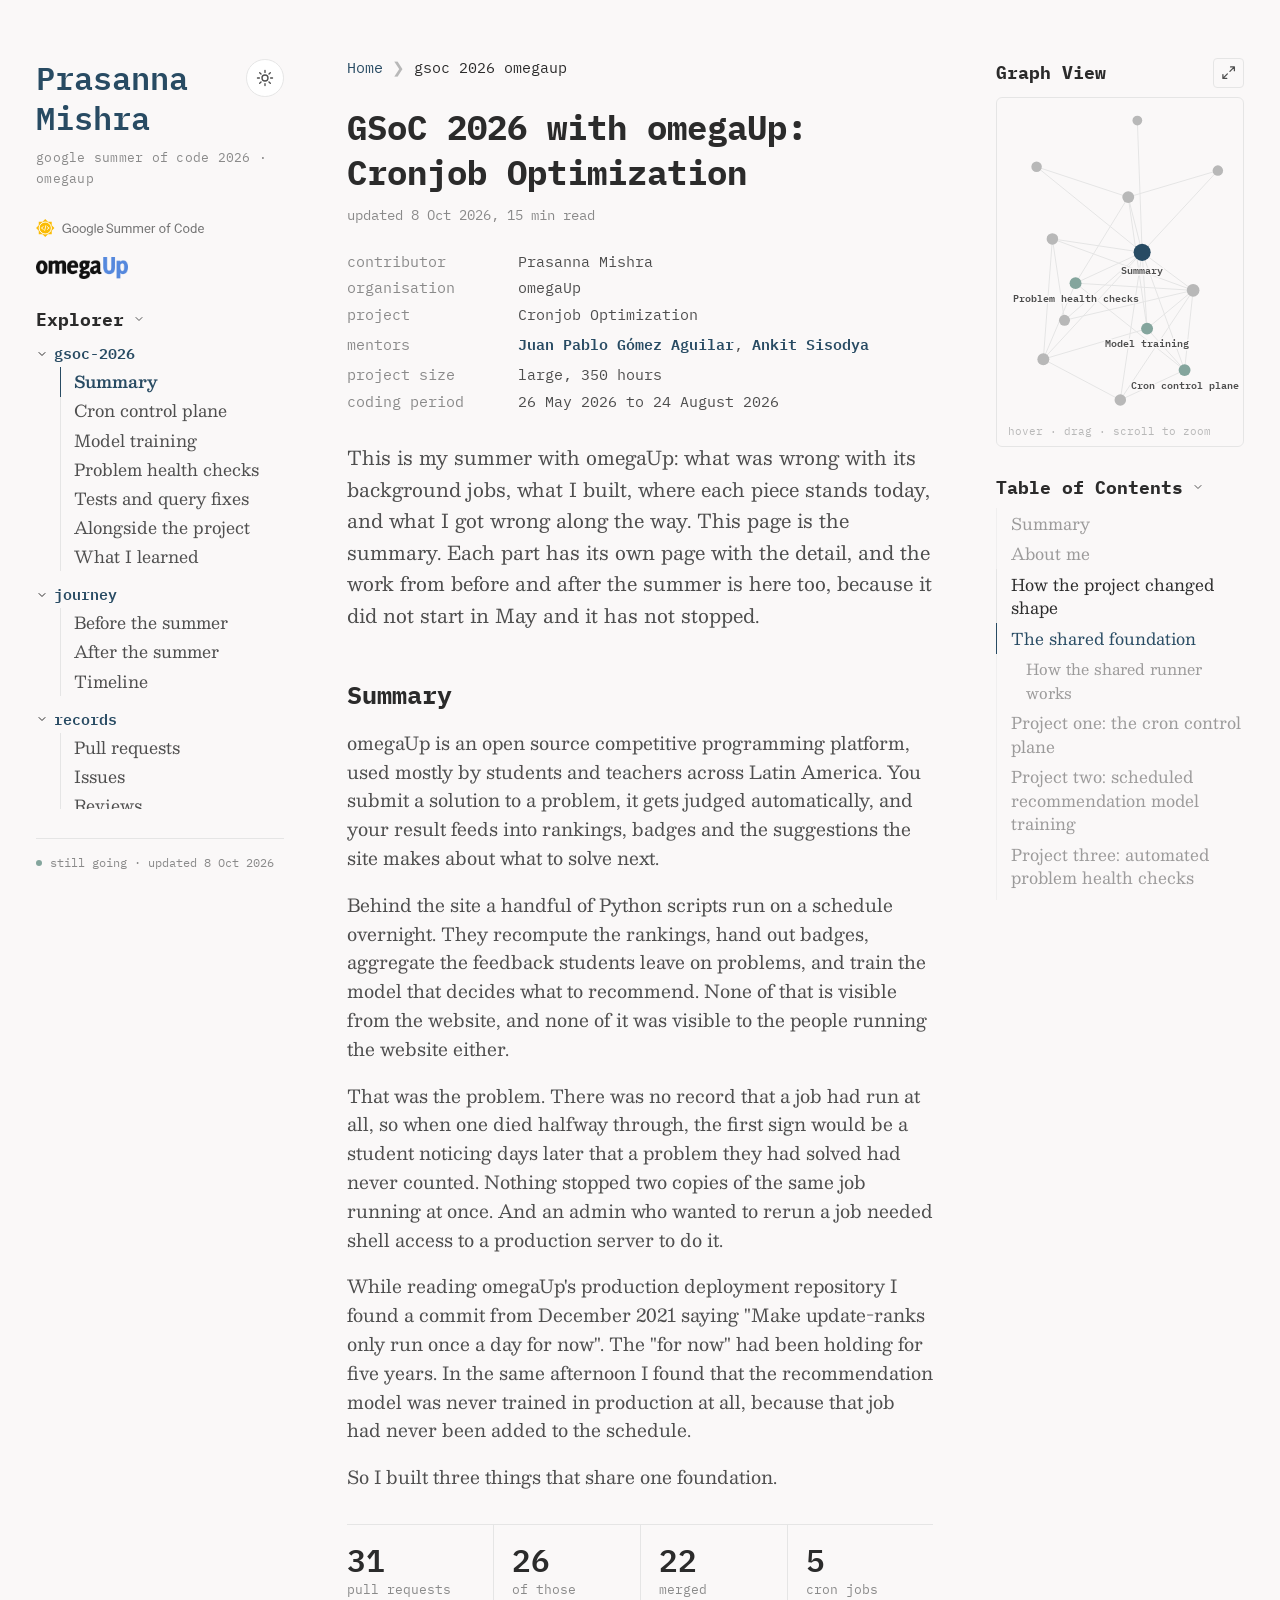
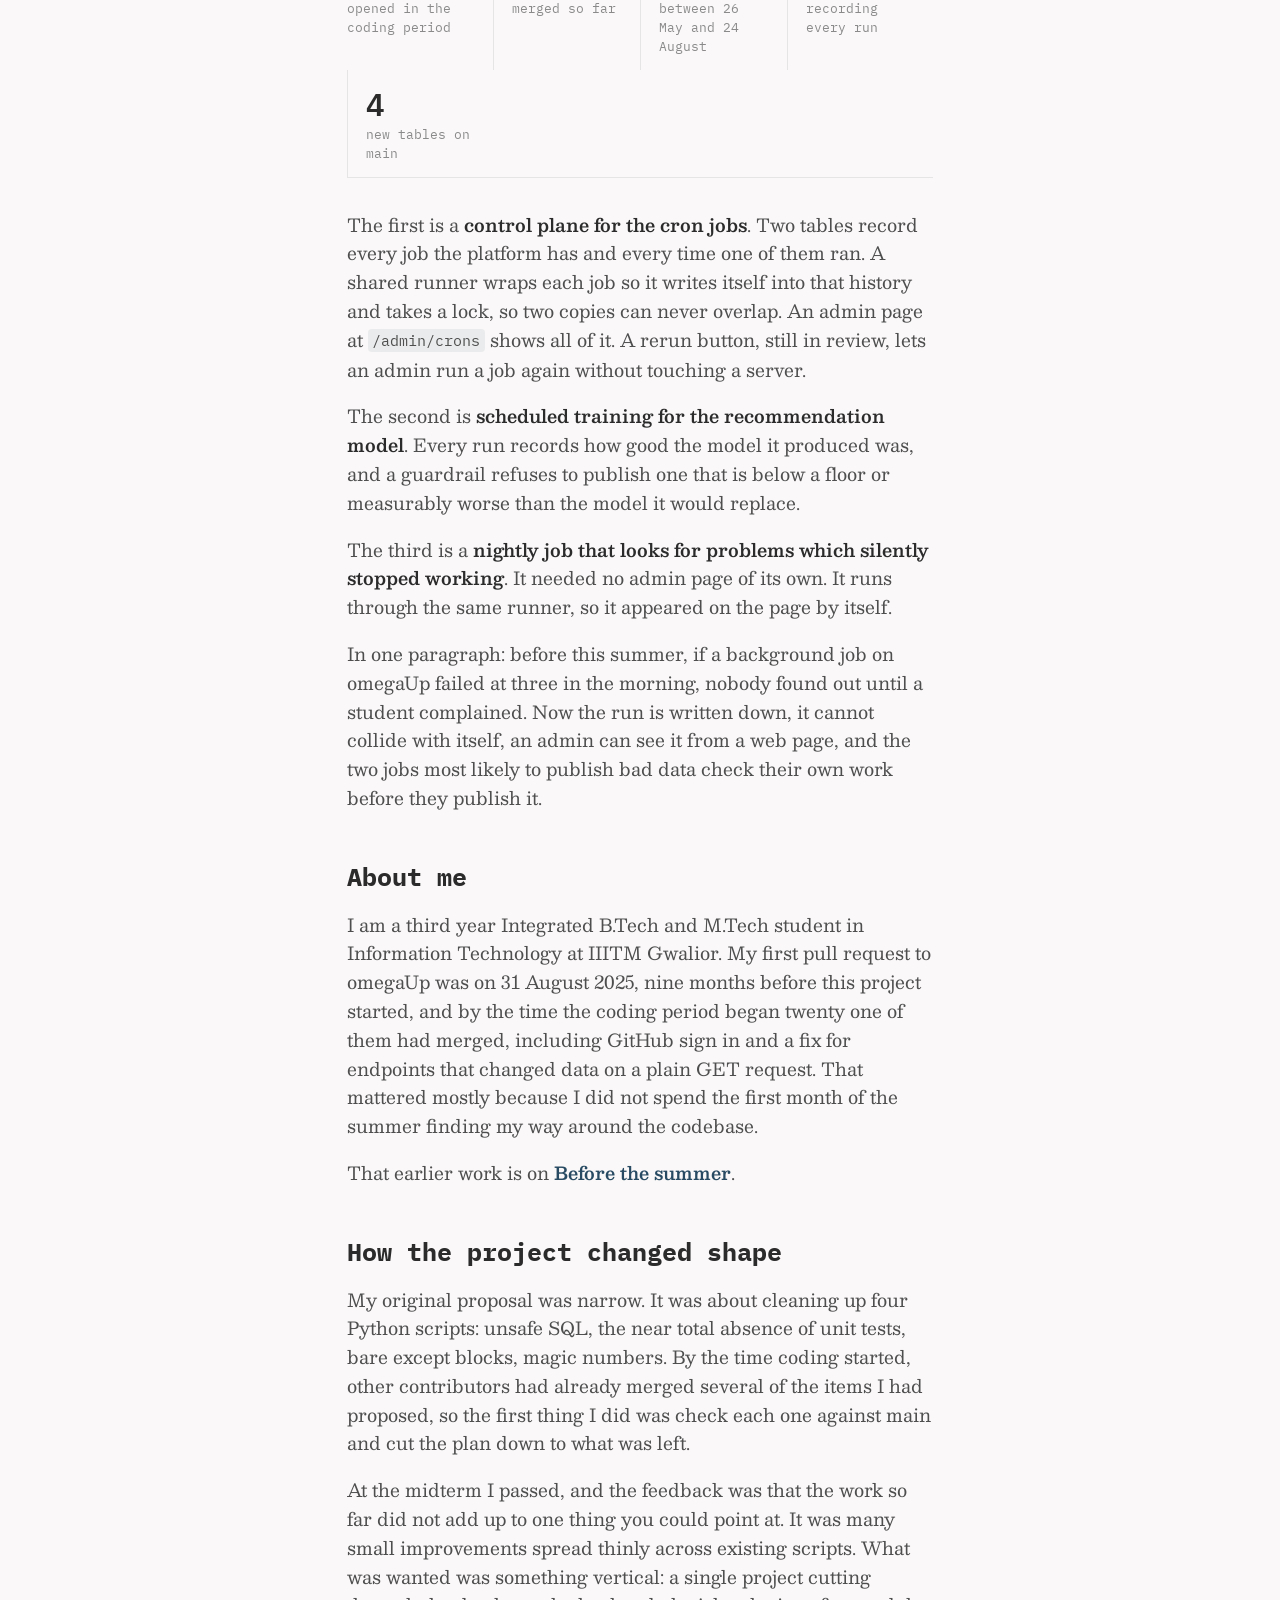
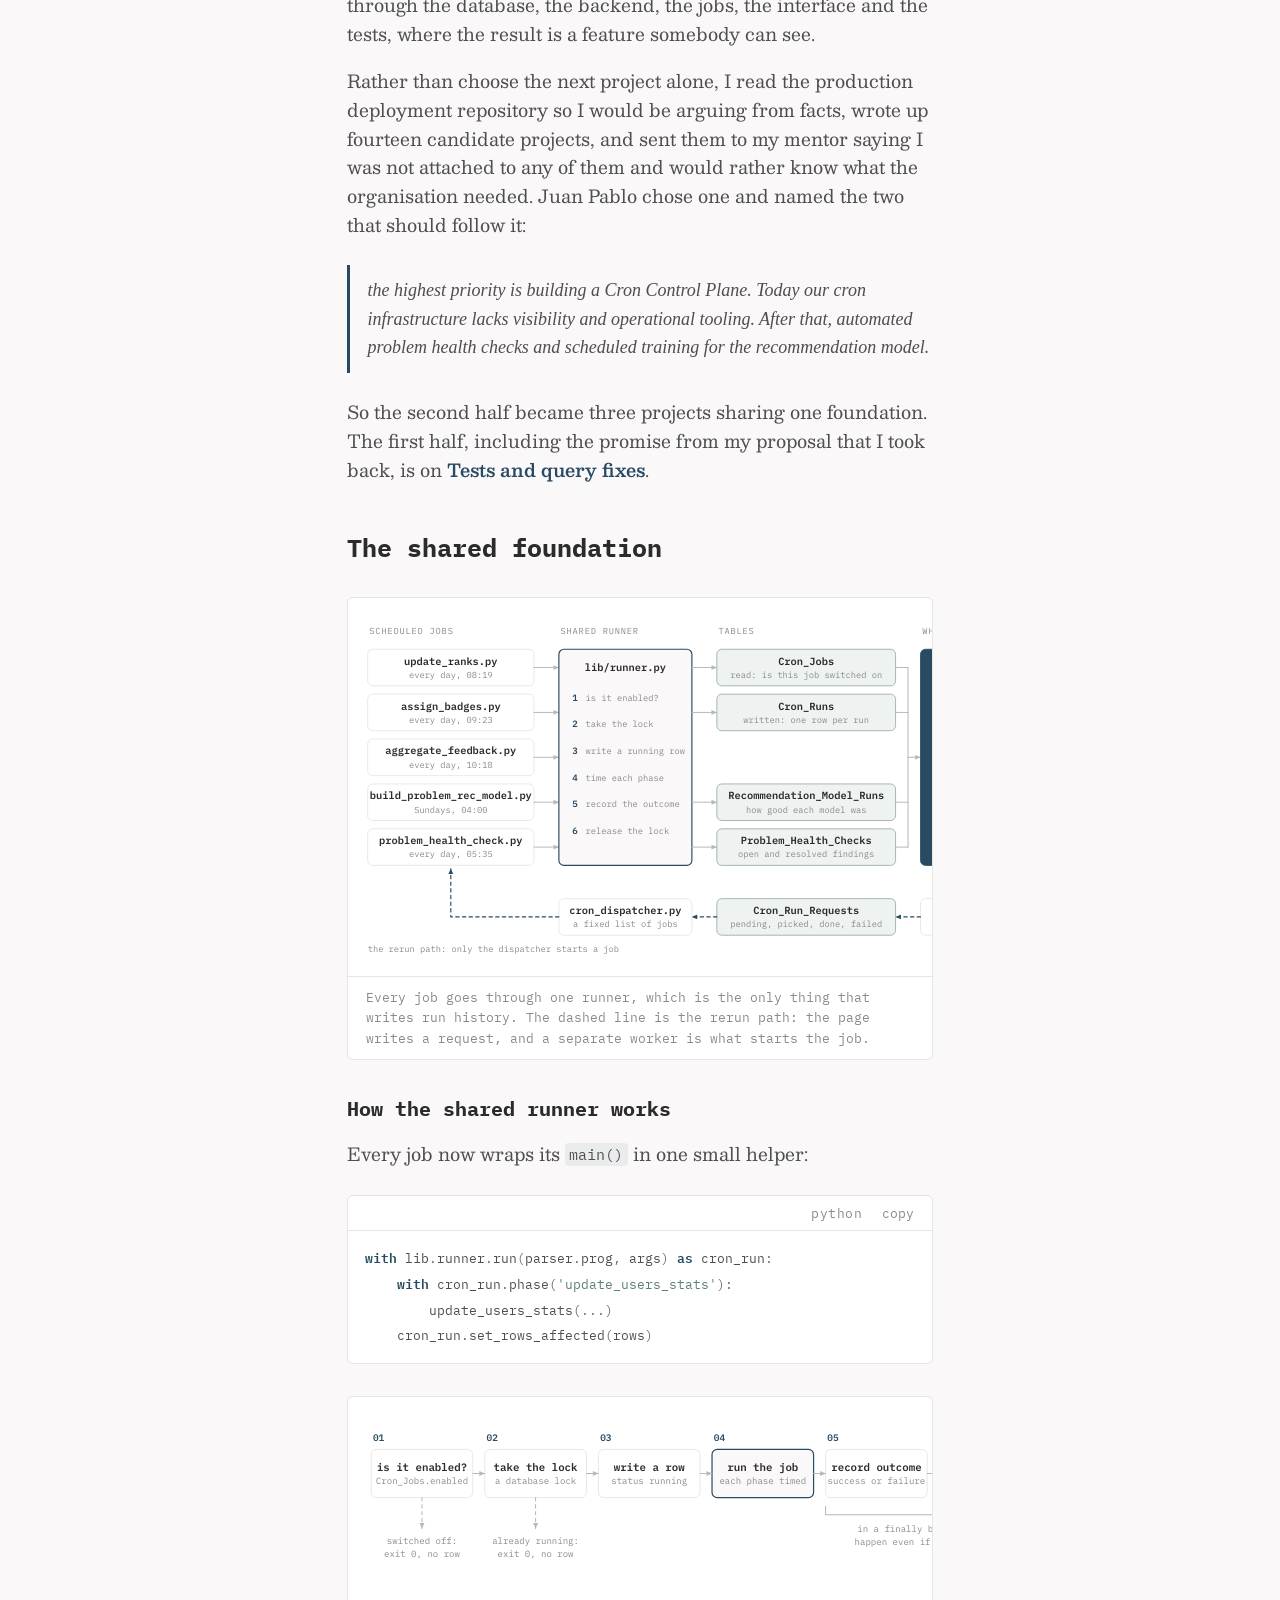
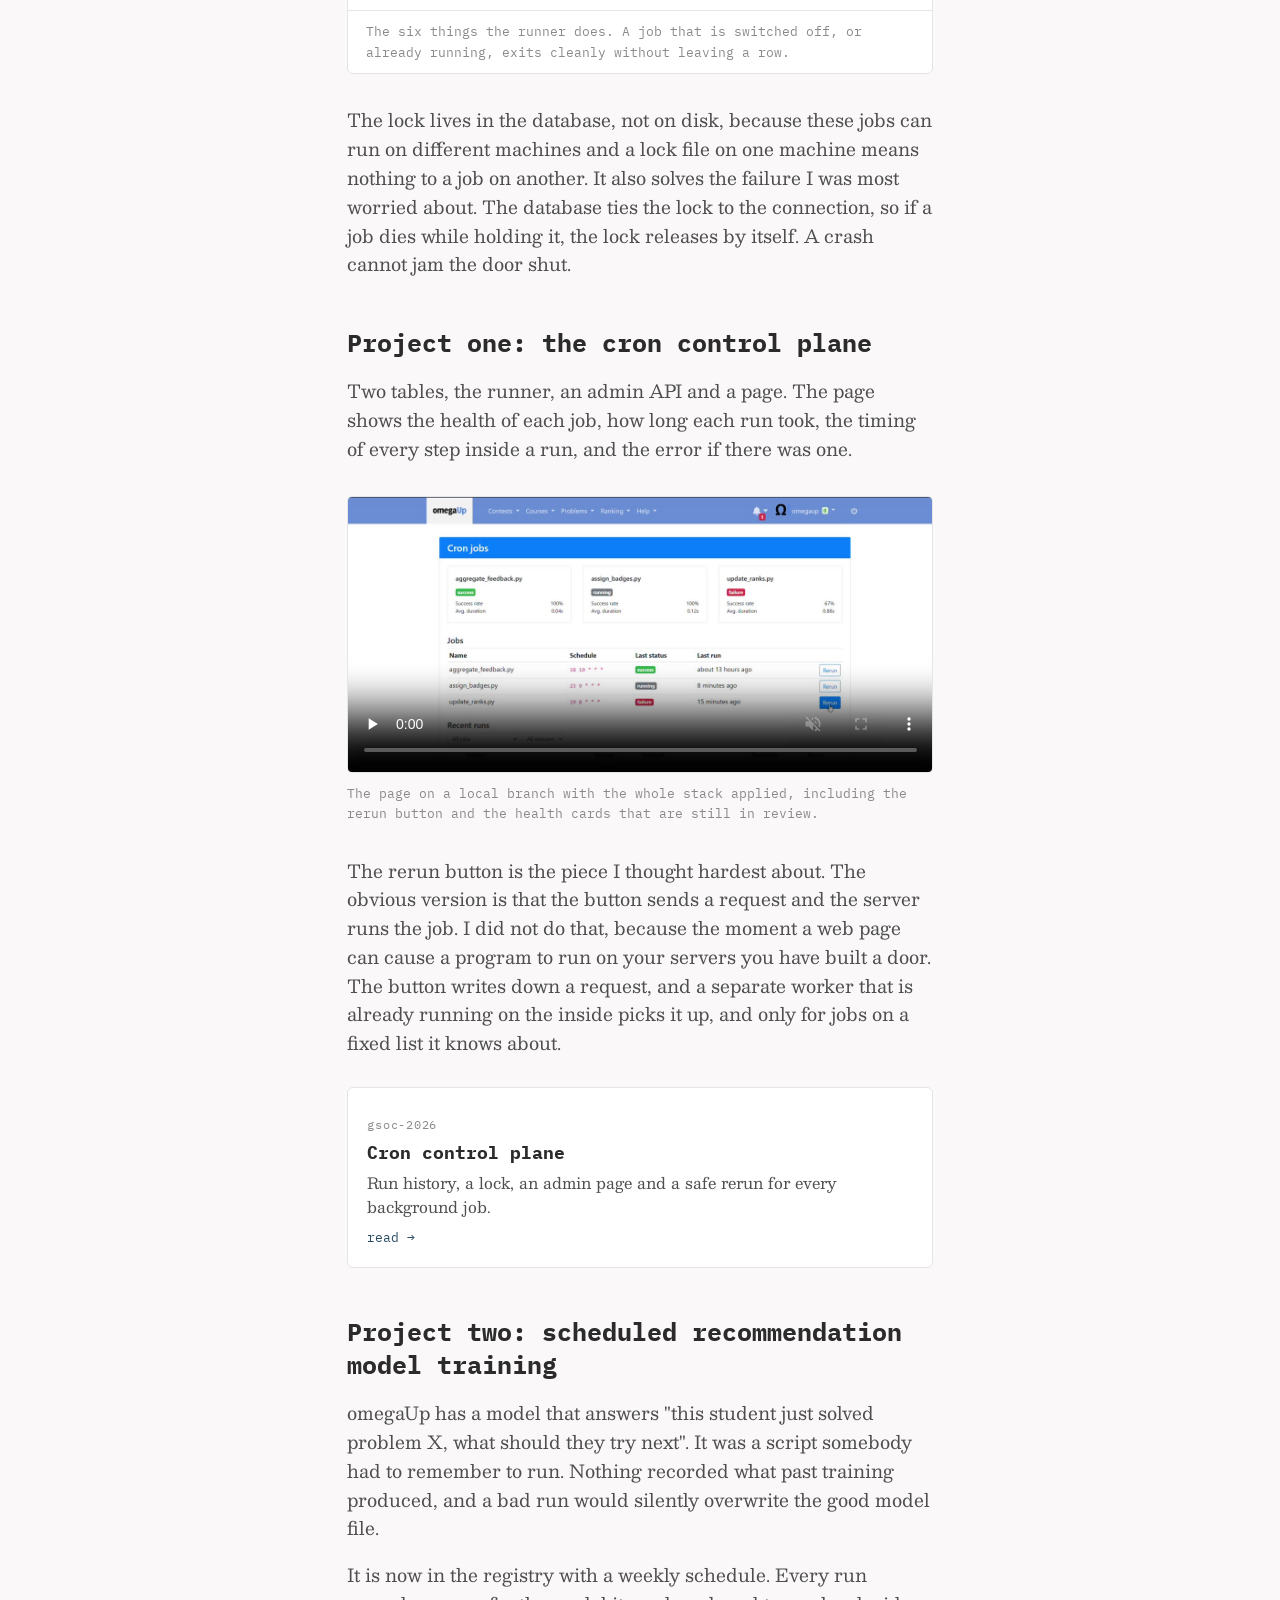
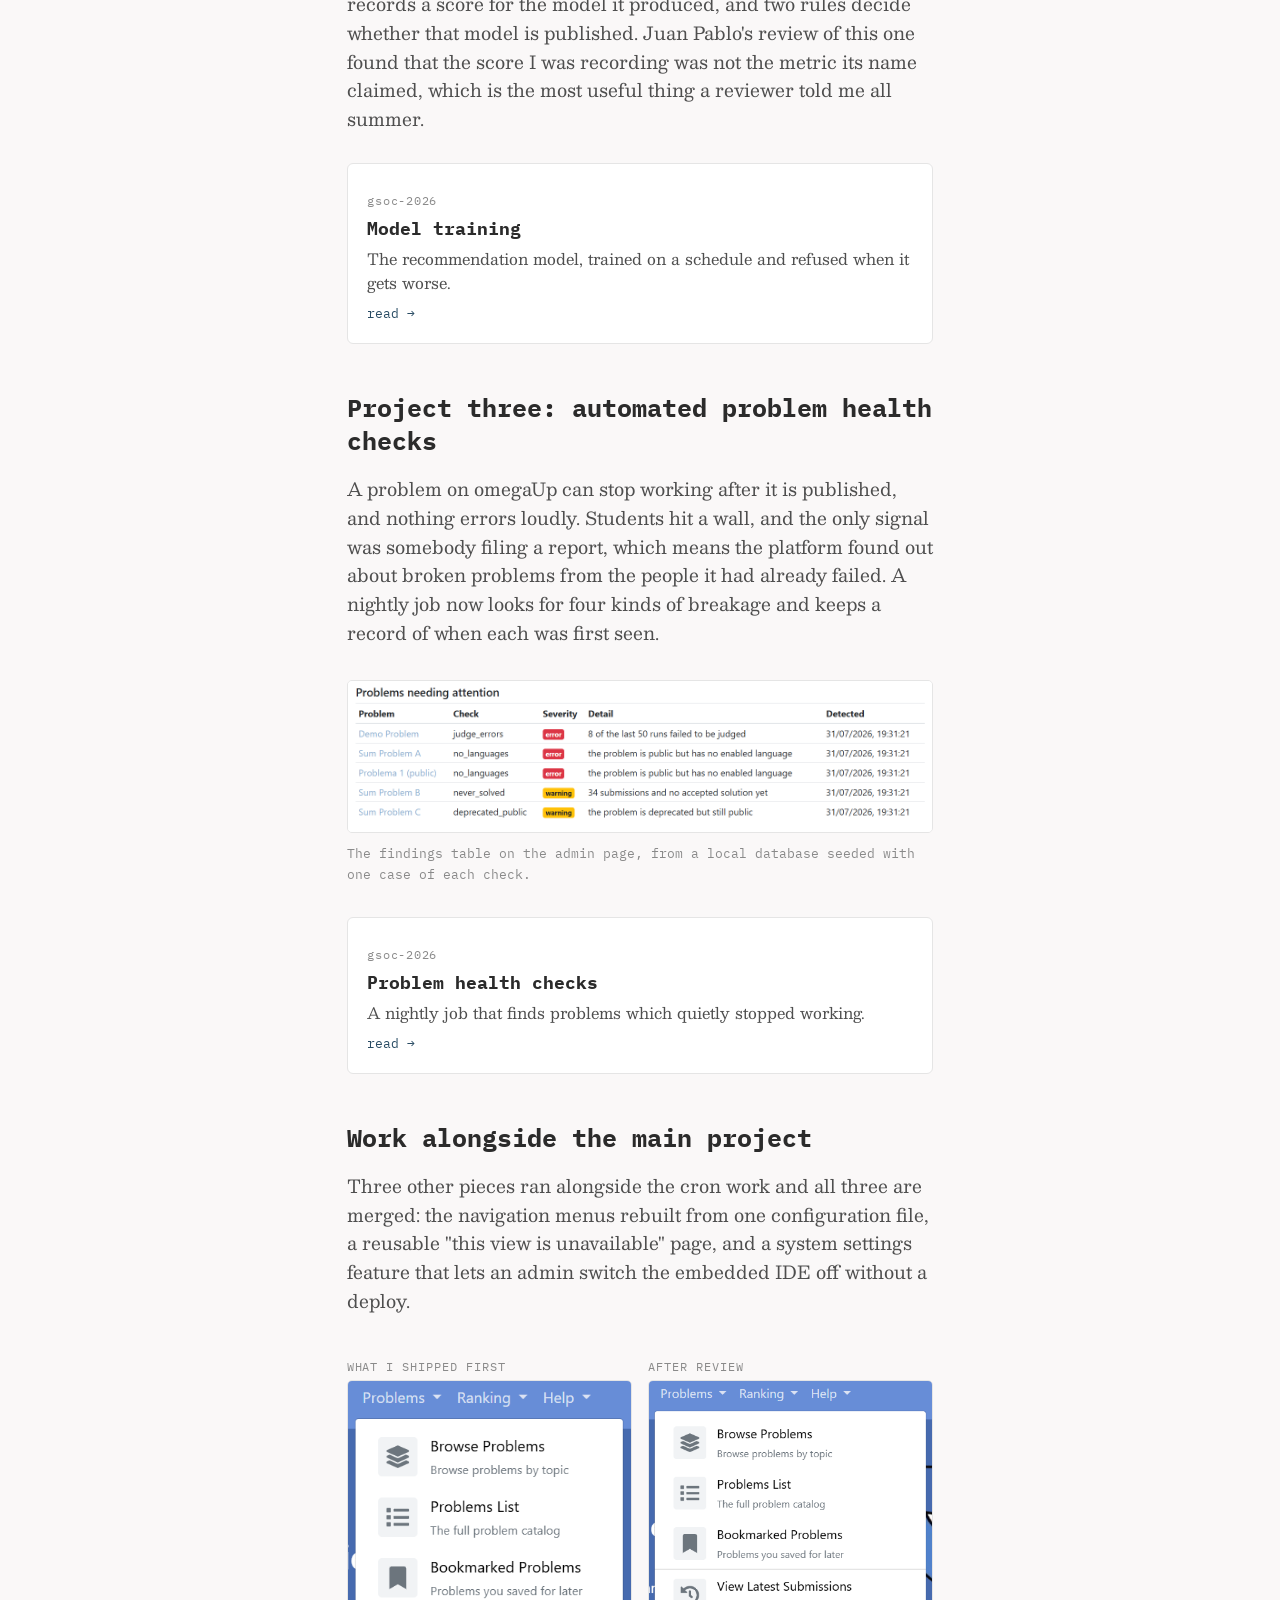
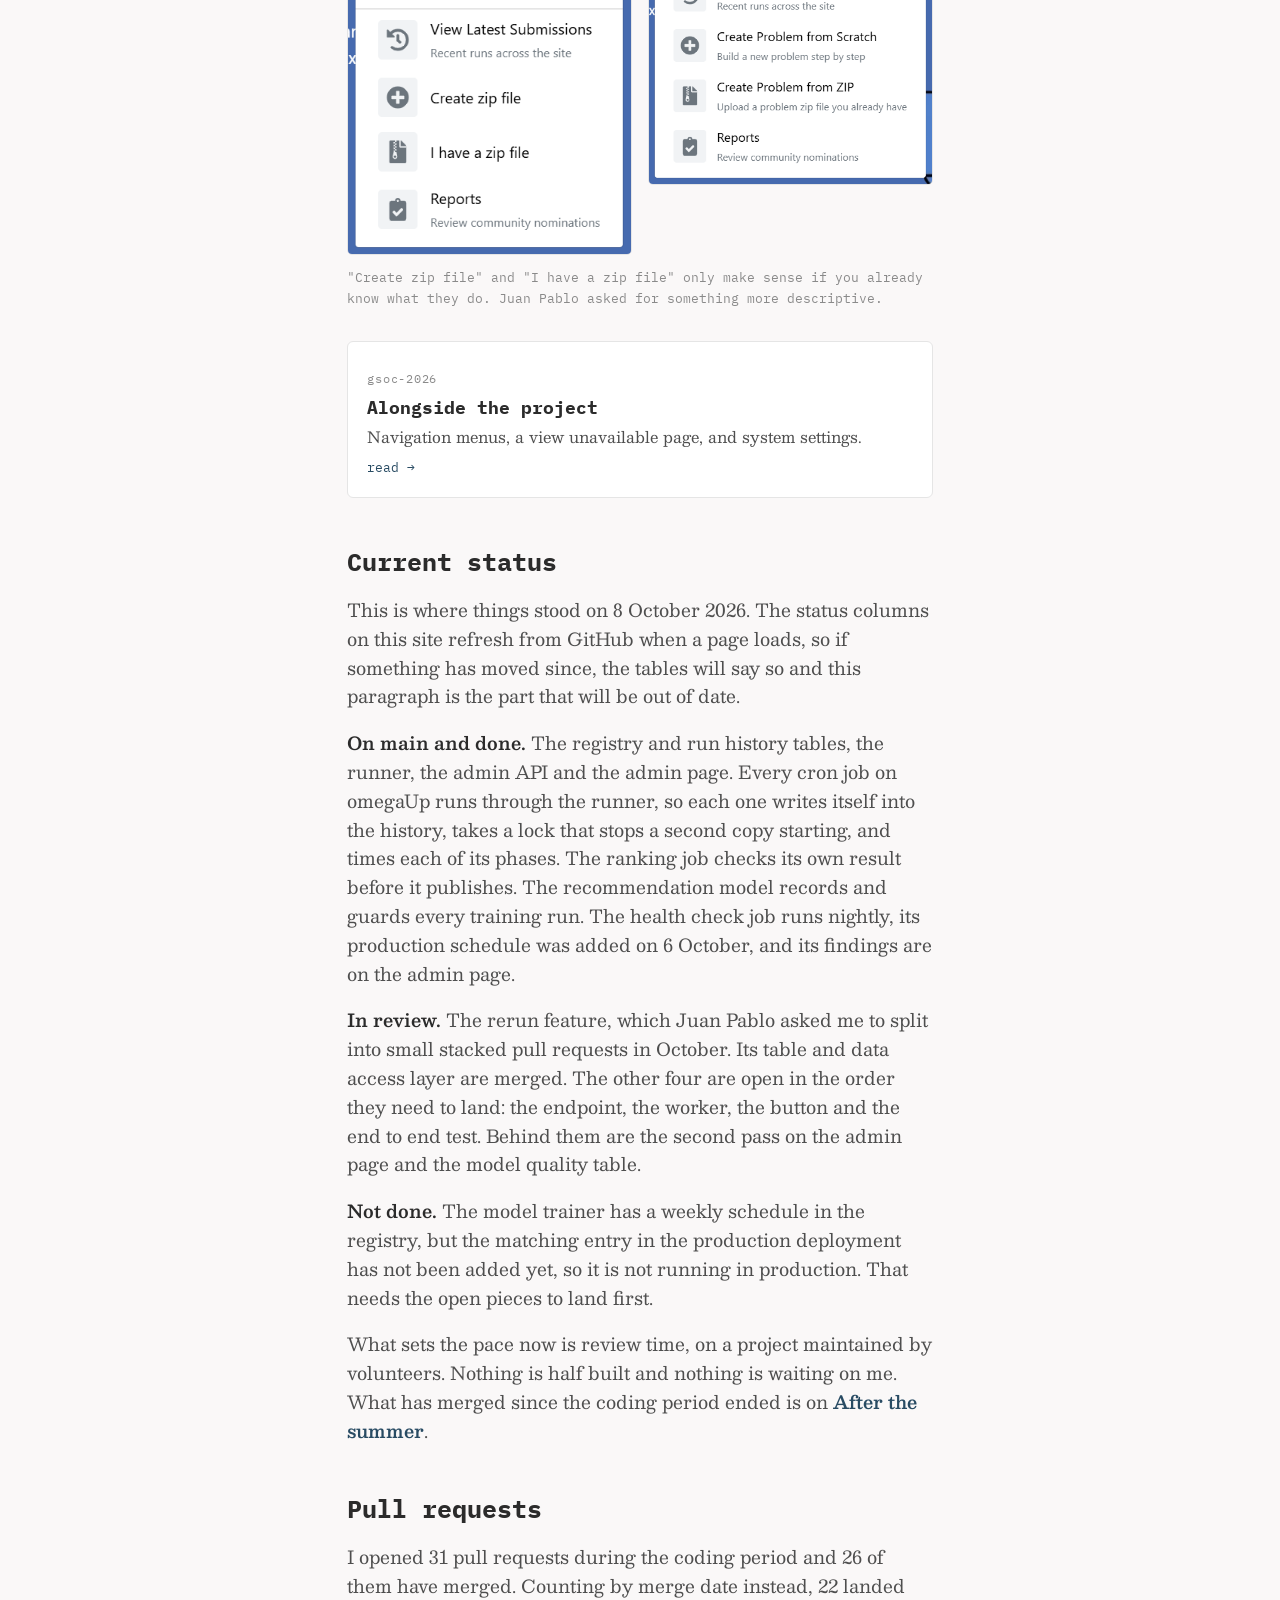
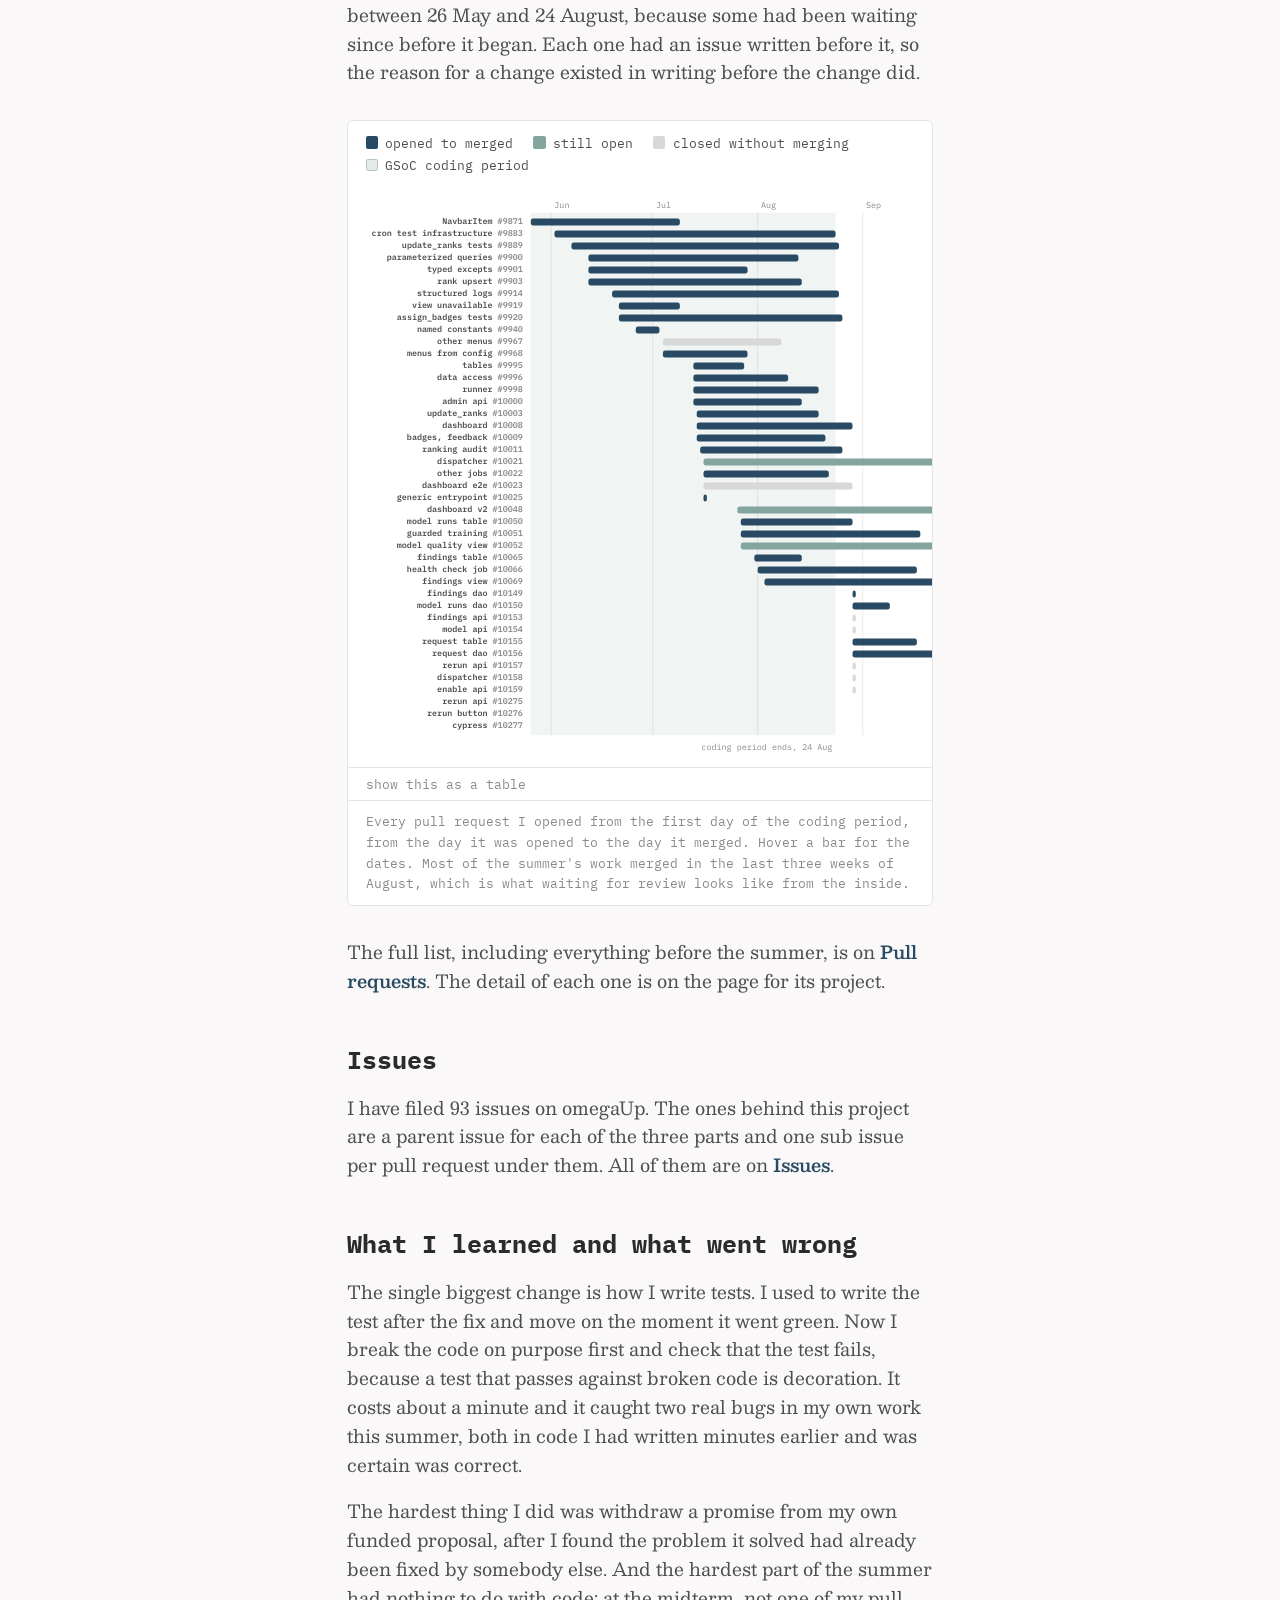
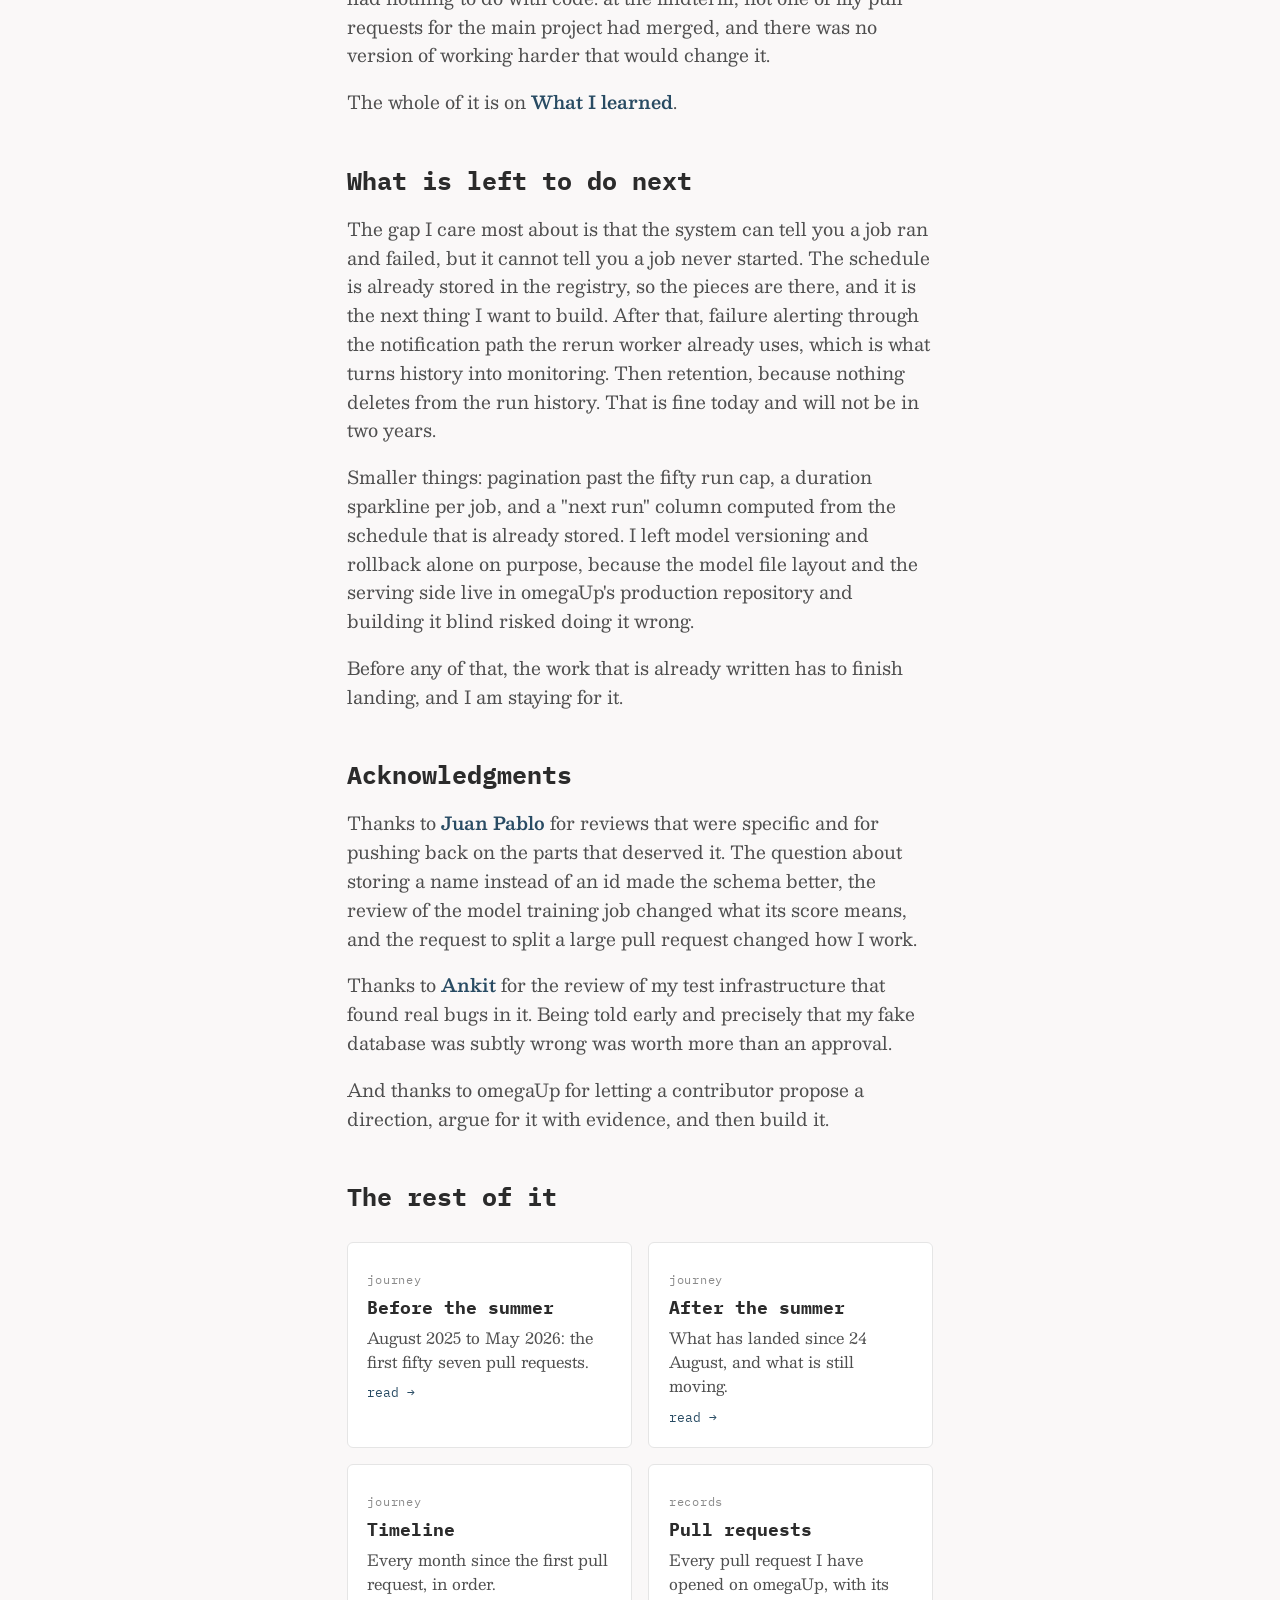
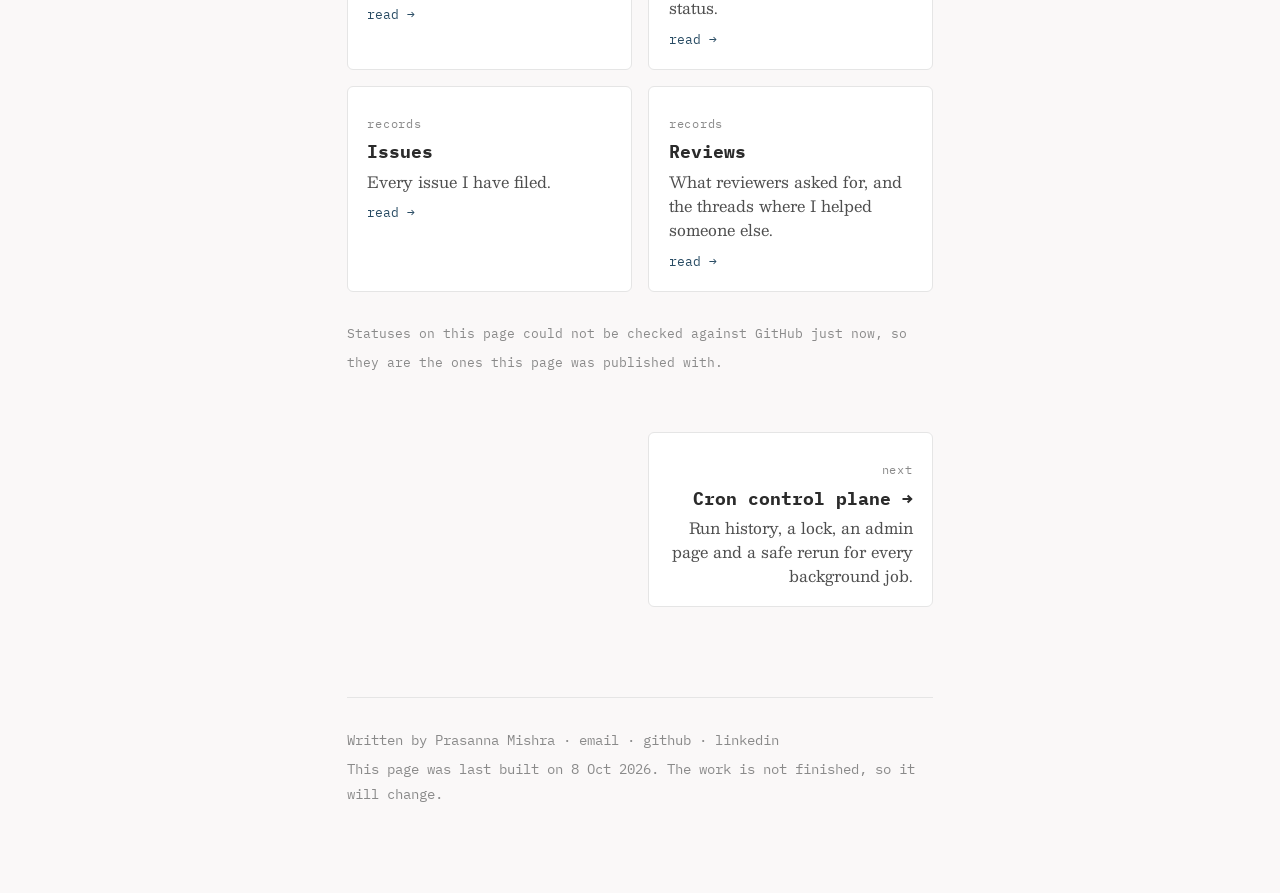
==== commit 8b16e310: "rebuild the gsoc pages with the full journey" ====
--- a/gsoc/index.html
+++ b/gsoc/index.html
@@ -4,37 +4,45 @@
 <meta charset="utf-8" />
 <meta name="viewport" content="width=device-width, initial-scale=1.0" />
 <title>GSoC 2026 with omegaUp: Cronjob Optimization | Prasanna Mishra</title>
-<meta name="description" content="Everything Prasanna Mishra built for omegaUp during Google Summer of Code 2026: a control plane for background jobs, scheduled recommendation model training, and nightly problem health checks, with every pull request and issue." />
+<meta name="description" content="What Prasanna Mishra built for omegaUp during Google Summer of Code 2026: a control plane for background jobs, scheduled recommendation model training and nightly problem health checks, with every pull request and issue." />
+<meta name="author" content="Prasanna Mishra" />
+<meta name="theme-color" content="#faf8f8" />
+<link rel="canonical" href="https://prasannamishra001.github.io/prasannamishra/gsoc/" />
+<meta property="og:title" content="GSoC 2026 with omegaUp: Cronjob Optimization" />
+<meta property="og:description" content="What Prasanna Mishra built for omegaUp during Google Summer of Code 2026: a control plane for background jobs, scheduled recommendation model training and nightly problem health checks, with every pull request and issue." />
+<meta property="og:type" content="article" />
 <link rel="icon" type="image/svg+xml" href="assets/gsoc-icon.svg" />
+<script>(function(){try{var t=localStorage.getItem('gsoc-theme');if(t!=='dark'&&t!=='light')t=window.matchMedia&&window.matchMedia('(prefers-color-scheme: dark)').matches?'dark':'light';document.documentElement.setAttribute('data-theme',t);}catch(e){document.documentElement.setAttribute('data-theme','light');}})();</script>
 <link rel="preconnect" href="https://fonts.googleapis.com" />
 <link rel="preconnect" href="https://fonts.gstatic.com" crossorigin />
 <link href="https://fonts.googleapis.com/css2?family=IBM+Plex+Mono:wght@400;600;700&family=Besley:ital,wght@0,400;0,600;1,400;1,600&display=swap" rel="stylesheet" />
 <link rel="stylesheet" href="quartz.css" />
 </head>
-<body>
+<body data-page="index">
+<div class="progress" aria-hidden="true"><i></i></div>
 <div id="quartz-root" class="page"><div id="quartz-body">
 
 <div class="left sidebar">
   <div>
-    <h2 class="page-title"><a href="index.html">Prasanna Mishra</a></h2>
+    <div class="site-head">
+      <h2 class="page-title"><a href="index.html">Prasanna Mishra</a></h2>
+      <button type="button" class="theme-toggle" id="theme-toggle" aria-label="Switch between light and dark" title="Switch between light and dark"><svg class="sun" viewBox="0 0 24 24" fill="none" stroke="currentColor" stroke-width="1.8" stroke-linecap="round"><circle cx="12" cy="12" r="4"/><path d="M12 2v2.5M12 19.5V22M2 12h2.5M19.5 12H22M4.9 4.9l1.8 1.8M17.3 17.3l1.8 1.8M4.9 19.1l1.8-1.8M17.3 6.7l1.8-1.8"/></svg><svg class="moon" viewBox="0 0 24 24" fill="none" stroke="currentColor" stroke-width="1.8" stroke-linecap="round" stroke-linejoin="round"><path d="M20 14.5A8 8 0 0 1 9.5 4a8 8 0 1 0 10.5 10.5z"/></svg></button>
+    </div>
     <p class="site-tag">google summer of code 2026 &middot; omegaup</p>
   </div>
   <div class="sidebar-logos">
     <img src="assets/gsoc-logo.svg" alt="Google Summer of Code" class="gsoc-mark" />
     <img src="assets/omegaup-logo.png" alt="omegaUp" class="org-mark" />
   </div>
-  <div class="explorer"><button type="button" class="explorer-toggle" data-fold="explorer-content"><h2>Explorer</h2><svg xmlns="http://www.w3.org/2000/svg" width="12" height="12" viewBox="0 0 24 24" fill="none" stroke="currentColor" stroke-width="2" stroke-linecap="round" stroke-linejoin="round" class="fold"><polyline points="6 9 12 15 18 9"></polyline></svg></button><div class="explorer-content" id="explorer-content"><ul class="explorer-ul"><li><button type="button" class="folder-container" data-fold="folder-gsoc"><svg xmlns="http://www.w3.org/2000/svg" width="12" height="12" viewBox="0 0 24 24" fill="none" stroke="currentColor" stroke-width="2" stroke-linecap="round" stroke-linejoin="round" class="folder-icon"><polyline points="9 18 15 12 9 6"></polyline></svg><span class="folder-title">gsoc-2026-omegaup</span></button><ul id="folder-gsoc"><li><a href="#summary">Summary</a></li><li><a href="#about-me">About me</a></li><li><a href="#how-the-project-changed-shape">How the project changed shape</a></li><li><a href="#architecture">The shared foundation</a></li><li><a href="#project-1-the-cron-control-plane">The cron control plane</a></li><li><a href="#project-2-scheduled-recommendation-model-training">Recommendation model training</a></li><li><a href="#project-3-automated-problem-health-checks">Problem health checks</a></li><li><a href="#work-outside-the-main-project">Work alongside the project</a></li><li><a href="#current-status">Current status</a></li><li><a href="#pull-requests">Pull requests</a></li><li><a href="#issues">Issues</a></li><li><a href="#what-i-learned">What I learned</a></li><li><a href="#future-work">What is left to do</a></li><li><a href="#acknowledgments">Acknowledgments</a></li></ul></li><li><button type="button" class="folder-container" data-fold="folder-elsewhere"><svg xmlns="http://www.w3.org/2000/svg" width="12" height="12" viewBox="0 0 24 24" fill="none" stroke="currentColor" stroke-width="2" stroke-linecap="round" stroke-linejoin="round" class="folder-icon"><polyline points="9 18 15 12 9 6"></polyline></svg><span class="folder-title">elsewhere</span></button><ul id="folder-elsewhere"><li><a href="../index.html">Back to the portfolio</a></li><li><a href="https://github.com/omegaup/omegaup/pulls?q=is%3Apr+author%3APrasannaMishra001">All pull requests on GitHub</a></li><li><a href="https://github.com/omegaup/omegaup/issues/9992">The parent issue</a></li></ul></li></ul></div></div>
+  <div class="explorer"><button type="button" class="explorer-toggle" data-fold="explorer-content"><h2>Explorer</h2><svg xmlns="http://www.w3.org/2000/svg" width="12" height="12" viewBox="0 0 24 24" fill="none" stroke="currentColor" stroke-width="2" stroke-linecap="round" stroke-linejoin="round" class="fold"><polyline points="6 9 12 15 18 9"></polyline></svg></button><div class="explorer-content" id="explorer-content"><ul class="explorer-ul"><li><button type="button" class="folder-container" data-fold="folder-gsoc-2026"><svg xmlns="http://www.w3.org/2000/svg" width="12" height="12" viewBox="0 0 24 24" fill="none" stroke="currentColor" stroke-width="2" stroke-linecap="round" stroke-linejoin="round" class="folder-icon"><polyline points="9 18 15 12 9 6"></polyline></svg><span class="folder-title">gsoc-2026</span></button><ul id="folder-gsoc-2026"><li><a href="index.html" class="active">Summary</a></li><li><a href="control-plane.html">Cron control plane</a></li><li><a href="model-training.html">Model training</a></li><li><a href="health-checks.html">Problem health checks</a></li><li><a href="groundwork.html">Tests and query fixes</a></li><li><a href="alongside.html">Alongside the project</a></li><li><a href="lessons.html">What I learned</a></li></ul></li><li><button type="button" class="folder-container" data-fold="folder-journey"><svg xmlns="http://www.w3.org/2000/svg" width="12" height="12" viewBox="0 0 24 24" fill="none" stroke="currentColor" stroke-width="2" stroke-linecap="round" stroke-linejoin="round" class="folder-icon"><polyline points="9 18 15 12 9 6"></polyline></svg><span class="folder-title">journey</span></button><ul id="folder-journey"><li><a href="before-gsoc.html">Before the summer</a></li><li><a href="after-gsoc.html">After the summer</a></li><li><a href="journey.html">Timeline</a></li></ul></li><li><button type="button" class="folder-container" data-fold="folder-records"><svg xmlns="http://www.w3.org/2000/svg" width="12" height="12" viewBox="0 0 24 24" fill="none" stroke="currentColor" stroke-width="2" stroke-linecap="round" stroke-linejoin="round" class="folder-icon"><polyline points="9 18 15 12 9 6"></polyline></svg><span class="folder-title">records</span></button><ul id="folder-records"><li><a href="pull-requests.html">Pull requests</a></li><li><a href="issues.html">Issues</a></li><li><a href="reviews.html">Reviews</a></li></ul></li><li><button type="button" class="folder-container" data-fold="folder-elsewhere"><svg xmlns="http://www.w3.org/2000/svg" width="12" height="12" viewBox="0 0 24 24" fill="none" stroke="currentColor" stroke-width="2" stroke-linecap="round" stroke-linejoin="round" class="folder-icon"><polyline points="9 18 15 12 9 6"></polyline></svg><span class="folder-title">elsewhere</span></button><ul id="folder-elsewhere"><li><a href="../index.html">Back to the portfolio</a></li><li><a href="https://github.com/omegaup/omegaup/pulls?q=is%3Apr+author%3APrasannaMishra001">My pull requests on GitHub</a></li><li><a href="https://github.com/omegaup/omegaup/issues/9992">The control plane issue</a></li><li><a href="https://summerofcode.withgoogle.com/">Google Summer of Code</a></li></ul></li></ul></div></div>
+  <p class="sidebar-updated"><span class="pulse"></span>still going &middot; updated 8 Oct 2026</p>
 </div>
 
 <div class="center">
   <div class="page-header">
-    <nav class="breadcrumb-container" aria-label="breadcrumbs">
-      <div class="breadcrumb-element"><a href="../index.html">Home</a><p>&#10095;</p></div>
-      <div class="breadcrumb-element"><a href="index.html">gsoc 2026 omegaup</a><p>&#10095;</p></div>
-      <div class="breadcrumb-element"><a href="index.html">GSoC 2026 with omegaUp: Cronjob Optimization</a></div>
-    </nav>
+    <nav class="breadcrumb-container" aria-label="breadcrumbs"><div class="breadcrumb-element"><a href="../index.html">Home</a><p>&#10095;</p></div><div class="breadcrumb-element"><a href="index.html">gsoc 2026 omegaup</a></div></nav>
     <h1 class="article-title">GSoC 2026 with omegaUp: Cronjob Optimization</h1>
-    <p class="content-meta"><time datetime="2026-08-23">Aug 23, 2026</time><span>35 min read</span></p>
+    <p class="content-meta"><time datetime="2026-10-08">updated 8 Oct 2026</time><span>15 min read</span></p>
   </div>
   <article>
 <div class="factsheet">
@@ -46,786 +54,292 @@
 <div><span>coding period</span> 26 May 2026 to 24 August 2026</div>
 </div>
 
-<p>This is everything from my summer on one page: what was wrong with omegaUp's background jobs,
-what I built and why, where each piece stands today, every pull request and issue I opened, and
-the things I got wrong along the way. It used to be three pages and it is one now, because
-whoever opens this link should not have to go looking for the rest of it.</p>
+<p class="lede">This is my summer with omegaUp: what was wrong with its background jobs, what I built, where
+each piece stands today, and what I got wrong along the way. This page is the summary. Each part has its own
+page with the detail, and the work from before and after the summer is here too, because it did not start in
+May and it has not stopped.</p>
 
 <h2 id="summary">Summary<a role="anchor" aria-hidden="true" tabindex="-1" href="#summary" class="anchor">#</a></h2>
-<p>omegaUp is an open source competitive programming platform, used mostly by students and teachers
-across Latin America. You submit a solution to a problem, it gets judged automatically, and your
-result feeds into rankings, badges and the suggestions the site makes about what to solve next.</p>
-<p>Behind the site a handful of Python scripts run on a schedule overnight. They recompute the
-rankings, hand out badges, aggregate the feedback students leave on problems, and train the model
-that decides what to recommend. None of that is visible from the website, and none of it was
-visible to the people running the website either.</p>
-<p>That was the problem. There was no record that a job had run at all, so when one died halfway
-through, the first sign would be a student noticing days later that a problem they had solved had
-never counted. Nothing stopped two copies of the same job running at once either, which matters
-because the ranking job used to delete every row of the rankings table before writing fresh ones.
-Two copies overlapping does not raise an error. It quietly leaves half a leaderboard and carries
-on. And an admin who wanted to rerun a job needed shell access to a production server to do it.</p>
-<p>While reading omegaUp's production deployment repository I found a commit from December 2021
-saying "Make update-ranks only run once a day for now". The "for now" had been holding for five
-years. In the same afternoon I found that the recommendation model is never trained in production
-at all, because that job was simply never added to the schedule.</p>
-<p>So I built three things that share one foundation. The first is a control plane for the cron
-jobs: two new tables that record every job the platform has and every time one of them ran, a
-shared runner that wraps each job so it writes itself into that history and takes a lock so two
-copies can never overlap, an admin page at <code>/admin/crons</code> that shows all of it, and a
-button there that lets an admin rerun a job without touching a server. The second is scheduled
-training for the recommendation model, where every run records how good the model it produced was
-and a guardrail refuses to publish one that is below a floor or measurably worse than the model it
-would replace. The third is a nightly job that looks for problems which silently stopped working,
-which needed no dashboard code of its own because it runs through the same shared runner and so
-appeared on the admin page by itself.</p>
-<p>I opened thirty one pull requests between 26 May and 3 August. Twenty one of my pull requests
-merged during the coding period, and the whole foundation is on main, including the shared runner
-and every existing cron job now running through it. The rest are in review or stacked behind
-something in review, and the detail of exactly what is where is in
-<a href="#current-status">current status</a>.</p>
-<p>In one paragraph: before this summer, if a background job on omegaUp failed at three in the
-morning, nobody found out until a student complained. Now the run is written down, it cannot
-collide with itself, an admin can see it and rerun it from a web page without server access, and
-the two jobs most likely to publish bad data check their own work before they publish it.</p>
-
+<p>omegaUp is an open source competitive programming platform, used mostly by students and teachers across
+Latin America. You submit a solution to a problem, it gets judged automatically, and your result feeds into
+rankings, badges and the suggestions the site makes about what to solve next.</p>
+<p>Behind the site a handful of Python scripts run on a schedule overnight. They recompute the rankings, hand
+out badges, aggregate the feedback students leave on problems, and train the model that decides what to
+recommend. None of that is visible from the website, and none of it was visible to the people running the
+website either.</p>
+<p>That was the problem. There was no record that a job had run at all, so when one died halfway through, the
+first sign would be a student noticing days later that a problem they had solved had never counted. Nothing
+stopped two copies of the same job running at once. And an admin who wanted to rerun a job needed shell
+access to a production server to do it.</p>
+<p>While reading omegaUp's production deployment repository I found a commit from December 2021 saying "Make
+update-ranks only run once a day for now". The "for now" had been holding for five years. In the same
+afternoon I found that the recommendation model was never trained in production at all, because that job had
+never been added to the schedule.</p>
+<p>So I built three things that share one foundation.</p>
+<div class="stats reveal"><div class="stat"><b data-count="opened">31</b><span>pull requests opened in the coding period</span></div><div class="stat"><b data-count="merged">26</b><span>of those merged so far</span></div><div class="stat"><b data-count="merged-in-period">22</b><span>merged between 26 May and 24 August</span></div><div class="stat"><b>5</b><span>cron jobs recording every run</span></div><div class="stat"><b>4</b><span>new tables on main</span></div></div>
+
+<p>The first is a <strong>control plane for the cron jobs</strong>. Two tables record every job the platform has and every
+time one of them ran. A shared runner wraps each job so it writes itself into that history and takes a lock,
+so two copies can never overlap. An admin page at <code>/admin/crons</code> shows all of it. A rerun button, still in
+review, lets an admin run a job again without touching a server.</p>
+<p>The second is <strong>scheduled training for the recommendation model</strong>. Every run records how good the model it
+produced was, and a guardrail refuses to publish one that is below a floor or measurably worse than the model
+it would replace.</p>
+<p>The third is a <strong>nightly job that looks for problems which silently stopped working</strong>. It needed no admin
+page of its own. It runs through the same runner, so it appeared on the page by itself.</p>
+<p>In one paragraph: before this summer, if a background job on omegaUp failed at three in the morning, nobody
+found out until a student complained. Now the run is written down, it cannot collide with itself, an admin
+can see it from a web page, and the two jobs most likely to publish bad data check their own work before
+they publish it.</p>
 <h2 id="about-me">About me<a role="anchor" aria-hidden="true" tabindex="-1" href="#about-me" class="anchor">#</a></h2>
-<p>I am a third year Integrated B.Tech and M.Tech student in Information Technology at IIITM
-Gwalior. I have been contributing to omegaUp since August 2025, nine months before this project
-started, and by the time the coding period began I had twenty one merged changes on the platform
-including GitHub sign in, human readable contest dates, and the system settings table and its data
-access layer. That matters mostly because it meant I did not spend the first month of the summer
-finding my way around the codebase.</p>
-
+<p>I am a third year Integrated B.Tech and M.Tech student in Information Technology at IIITM Gwalior. My first
+pull request to omegaUp was on 31 August 2025, nine months before this project started, and by the time the
+coding period began twenty one of them had merged, including GitHub sign in and a fix for endpoints that
+changed data on a plain GET request. That mattered mostly because I did not spend the first month of the
+summer finding my way around the codebase.</p>
+<p>That earlier work is on <a href="before-gsoc.html">Before the summer</a>.</p>
 <h2 id="how-the-project-changed-shape">How the project changed shape<a role="anchor" aria-hidden="true" tabindex="-1" href="#how-the-project-changed-shape" class="anchor">#</a></h2>
-<p>My original proposal was narrow. It was about cleaning up four Python scripts: five specific SQL
-problems, the near total absence of unit tests, fourteen bare except blocks, some magic numbers,
-badge atomicity, and a string replacement involving NOW(). Two of those four scripts had zero
-Python unit tests between them.</p>
-<p>At the midterm I passed, and the feedback was that the work so far did not add up to one thing
-you could point at. It was many small improvements spread thinly across existing scripts, and what
-was wanted was something vertical: a single project cutting through the database, the backend, the
-jobs, the interface and the tests, where the result is a feature somebody can actually see.</p>
-<p>Rather than choose the next project alone, I read the production deployment repository so I
-would be arguing from facts, wrote up fourteen candidate projects, and sent them to my mentor
-saying I was not attached to any of them and would rather know what the organisation needed. Juan
-Pablo chose one and named the two that should follow it:</p>
+<p>My original proposal was narrow. It was about cleaning up four Python scripts: unsafe SQL, the near total
+absence of unit tests, bare except blocks, magic numbers. By the time coding started, other contributors had
+already merged several of the items I had proposed, so the first thing I did was check each one against main
+and cut the plan down to what was left.</p>
+<p>At the midterm I passed, and the feedback was that the work so far did not add up to one thing you could
+point at. It was many small improvements spread thinly across existing scripts. What was wanted was
+something vertical: a single project cutting through the database, the backend, the jobs, the interface and
+the tests, where the result is a feature somebody can see.</p>
+<p>Rather than choose the next project alone, I read the production deployment repository so I would be arguing
+from facts, wrote up fourteen candidate projects, and sent them to my mentor saying I was not attached to
+any of them and would rather know what the organisation needed. Juan Pablo chose one and named the two that
+should follow it:</p>
 <blockquote>
-<p>the highest priority is building a Cron Control Plane. Today our cron infrastructure lacks
-visibility and operational tooling. After that, automated problem health checks and scheduled
-training for the recommendation model.</p>
+<p>the highest priority is building a Cron Control Plane. Today our cron infrastructure lacks visibility and
+operational tooling. After that, automated problem health checks and scheduled training for the
+recommendation model.</p>
 </blockquote>
-<p>So the second half became three projects sharing one foundation, which is how the rest of this
-page is arranged.</p>
-
+<p>So the second half became three projects sharing one foundation. The first half, including the promise from
+my proposal that I took back, is on <a href="groundwork.html">Tests and query fixes</a>.</p>
 <h2 id="architecture">The shared foundation<a role="anchor" aria-hidden="true" tabindex="-1" href="#architecture" class="anchor">#</a></h2>
-<p><img alt="The architecture of the cron control plane" src="assets/architecture.svg" /></p>
+<figure class="diagram reveal"><div class="diagram-body"><svg viewBox="0 0 842 420" role="img" aria-label="How a cron job reaches the admin page" style="--minw:700px" xmlns="http://www.w3.org/2000/svg"><text x="4" y="22" class="d-cap" text-anchor="start">scheduled jobs</text><text x="234" y="22" class="d-cap" text-anchor="start">shared runner</text><text x="424" y="22" class="d-cap" text-anchor="start">tables</text><text x="669" y="22" class="d-cap" text-anchor="start">what an admin sees</text><rect x="2" y="40" width="200" height="44" rx="6" class="d-box soft"/><text x="102.0" y="58.5" class="d-t" text-anchor="middle">update_ranks.py</text><text x="102.0" y="74.5" class="d-s" text-anchor="middle">every day, 08:19</text><polyline points="202,62 232,62" class="d-line " stroke-linejoin="round" stroke-linecap="round"/><polygon points="232,62 225.6,64.9 225.6,59.1" class="d-head "/><rect x="2" y="94" width="200" height="44" rx="6" class="d-box soft"/><text x="102.0" y="112.5" class="d-t" text-anchor="middle">assign_badges.py</text><text x="102.0" y="128.5" class="d-s" text-anchor="middle">every day, 09:23</text><polyline points="202,116 232,116" class="d-line " stroke-linejoin="round" stroke-linecap="round"/><polygon points="232,116 225.6,118.9 225.6,113.1" class="d-head "/><rect x="2" y="148" width="200" height="44" rx="6" class="d-box soft"/><text x="102.0" y="166.5" class="d-t" text-anchor="middle">aggregate_feedback.py</text><text x="102.0" y="182.5" class="d-s" text-anchor="middle">every day, 10:18</text><polyline points="202,170 232,170" class="d-line " stroke-linejoin="round" stroke-linecap="round"/><polygon points="232,170 225.6,172.9 225.6,167.1" class="d-head "/><rect x="2" y="202" width="200" height="44" rx="6" class="d-box soft"/><text x="102.0" y="220.5" class="d-t" text-anchor="middle">build_problem_rec_model.py</text><text x="102.0" y="236.5" class="d-s" text-anchor="middle">Sundays, 04:00</text><polyline points="202,224 232,224" class="d-line " stroke-linejoin="round" stroke-linecap="round"/><polygon points="232,224 225.6,226.9 225.6,221.1" class="d-head "/><rect x="2" y="256" width="200" height="44" rx="6" class="d-box soft"/><text x="102.0" y="274.5" class="d-t" text-anchor="middle">problem_health_check.py</text><text x="102.0" y="290.5" class="d-s" text-anchor="middle">every day, 05:35</text><polyline points="202,278 232,278" class="d-line " stroke-linejoin="round" stroke-linecap="round"/><polygon points="232,278 225.6,280.9 225.6,275.1" class="d-head "/><rect x="232" y="40" width="160" height="260" rx="6" class="d-box key"/><text x="312.0" y="66" class="d-t" text-anchor="middle">lib/runner.py</text><text x="248" y="102" class="d-num" text-anchor="start">1</text><text x="264" y="102" class="d-s" text-anchor="start">is it enabled?</text><text x="248" y="134" class="d-num" text-anchor="start">2</text><text x="264" y="134" class="d-s" text-anchor="start">take the lock</text><text x="248" y="166" class="d-num" text-anchor="start">3</text><text x="264" y="166" class="d-s" text-anchor="start">write a running row</text><text x="248" y="198" class="d-num" text-anchor="start">4</text><text x="264" y="198" class="d-s" text-anchor="start">time each phase</text><text x="248" y="230" class="d-num" text-anchor="start">5</text><text x="264" y="230" class="d-s" text-anchor="start">record the outcome</text><text x="248" y="262" class="d-num" text-anchor="start">6</text><text x="264" y="262" class="d-s" text-anchor="start">release the lock</text><rect x="422" y="40" width="215" height="44" rx="6" class="d-box tint"/><text x="529.5" y="58.5" class="d-t" text-anchor="middle">Cron_Jobs</text><text x="529.5" y="74.5" class="d-s" text-anchor="middle">read: is this job switched on</text><polyline points="392,62 422,62" class="d-line " stroke-linejoin="round" stroke-linecap="round"/><polygon points="422,62 415.6,64.9 415.6,59.1" class="d-head "/><polyline points="637,62 652,62" class="d-line " stroke-linejoin="round" stroke-linecap="round"/><rect x="422" y="94" width="215" height="44" rx="6" class="d-box tint"/><text x="529.5" y="112.5" class="d-t" text-anchor="middle">Cron_Runs</text><text x="529.5" y="128.5" class="d-s" text-anchor="middle">written: one row per run</text><polyline points="392,116 422,116" class="d-line " stroke-linejoin="round" stroke-linecap="round"/><polygon points="422,116 415.6,118.9 415.6,113.1" class="d-head "/><polyline points="637,116 652,116" class="d-line " stroke-linejoin="round" stroke-linecap="round"/><rect x="422" y="202" width="215" height="44" rx="6" class="d-box tint"/><text x="529.5" y="220.5" class="d-t" text-anchor="middle">Recommendation_Model_Runs</text><text x="529.5" y="236.5" class="d-s" text-anchor="middle">how good each model was</text><polyline points="392,224 422,224" class="d-line " stroke-linejoin="round" stroke-linecap="round"/><polygon points="422,224 415.6,226.9 415.6,221.1" class="d-head "/><polyline points="637,224 652,224" class="d-line " stroke-linejoin="round" stroke-linecap="round"/><rect x="422" y="256" width="215" height="44" rx="6" class="d-box tint"/><text x="529.5" y="274.5" class="d-t" text-anchor="middle">Problem_Health_Checks</text><text x="529.5" y="290.5" class="d-s" text-anchor="middle">open and resolved findings</text><polyline points="392,278 422,278" class="d-line " stroke-linejoin="round" stroke-linecap="round"/><polygon points="422,278 415.6,280.9 415.6,275.1" class="d-head "/><polyline points="637,278 652,278" class="d-line " stroke-linejoin="round" stroke-linecap="round"/><polyline points="652,62 652,278" class="d-line " stroke-linejoin="round" stroke-linecap="round"/><polyline points="652,170 667,170" class="d-line " stroke-linejoin="round" stroke-linecap="round"/><polygon points="667,170 660.6,172.9 660.6,167.1" class="d-head "/><rect x="667" y="40" width="173" height="260" rx="6" class="d-box ink"/><text x="753.5" y="66" class="d-t on-ink" text-anchor="middle">/admin/crons</text><text x="753.5" y="83" class="d-s on-ink" text-anchor="middle">system admins only</text><text x="681" y="116" class="d-s on-ink" text-anchor="start">health of each job</text><text x="681" y="142" class="d-s on-ink" text-anchor="start">every recent run</text><text x="681" y="168" class="d-s on-ink" text-anchor="start">timing of each phase</text><text x="681" y="194" class="d-s on-ink" text-anchor="start">the error, if it failed</text><text x="681" y="220" class="d-s on-ink" text-anchor="start">problems needing attention</text><text x="681" y="246" class="d-s on-ink" text-anchor="start">model quality</text><text x="681" y="272" class="d-s on-ink" text-anchor="start">a rerun button</text><rect x="667" y="340" width="173" height="44" rx="6" class="d-box soft"/><text x="753.5" y="358.5" class="d-t" text-anchor="middle">apiRerunCron</text><text x="753.5" y="374.5" class="d-s" text-anchor="middle">only writes a row</text><rect x="422" y="340" width="215" height="44" rx="6" class="d-box tint"/><text x="529.5" y="358.5" class="d-t" text-anchor="middle">Cron_Run_Requests</text><text x="529.5" y="374.5" class="d-s" text-anchor="middle">pending, picked, done, failed</text><rect x="232" y="340" width="160" height="44" rx="6" class="d-box soft"/><text x="312.0" y="358.5" class="d-t" text-anchor="middle">cron_dispatcher.py</text><text x="312.0" y="374.5" class="d-s" text-anchor="middle">a fixed list of jobs</text><polyline points="753.5,300 753.5,340" class="d-line key dash" stroke-linejoin="round" stroke-linecap="round"/><polygon points="753.5,340 750.6,333.6 756.4,333.6" class="d-head key"/><polyline points="667,362 637,362" class="d-line key dash" stroke-linejoin="round" stroke-linecap="round"/><polygon points="637,362 643.4,359.1 643.4,364.9" class="d-head key"/><polyline points="422,362 392,362" class="d-line key dash" stroke-linejoin="round" stroke-linecap="round"/><polygon points="392,362 398.4,359.1 398.4,364.9" class="d-head key"/><polyline points="232,362 102.0,362 102.0,304" class="d-line key dash" stroke-linejoin="round" stroke-linecap="round"/><polygon points="102.0,304 104.9,310.4 99.1,310.4" class="d-head key"/><text x="2" y="404" class="d-note" text-anchor="start">the rerun path: only the dispatcher starts a job</text></svg></div><figcaption>Every job goes through one runner, which is the only thing that writes run history. The dashed line is the rerun path: the page writes a request, and a separate worker is what starts the job.</figcaption></figure>
+
 <h3 id="how-the-shared-runner-works">How the shared runner works<a role="anchor" aria-hidden="true" tabindex="-1" href="#how-the-shared-runner-works" class="anchor">#</a></h3>
 <p>Every job now wraps its <code>main()</code> in one small helper:</p>
-<pre><code class="language-python">with lib.runner.run(parser.prog, args) as cron_run:
-    with cron_run.phase('update_users_stats'):
-        update_users_stats(...)
-    cron_run.set_rows_affected(rows)
-</code></pre>
-<ol>
-<li><strong>Check the enabled flag.</strong> If the registry says this job is switched off, it exits cleanly and records nothing.</li>
-<li><strong>Take a database lock.</strong> Two copies of the same job can never run at once.</li>
-<li><strong>Write a running row.</strong> So the admin page can see a job that is currently in flight, not only finished ones.</li>
-<li><strong>Time every phase.</strong> Each step inside the job is recorded separately.</li>
-<li><strong>Run the guardrail.</strong> On the ranking job, the freshly computed ranking is checked before it is published.</li>
-<li><strong>Record the outcome and free the lock.</strong> In a finally block, so it always happens.</li>
-</ol>
-<p>The lock lives in the database rather than on disk because these jobs can run on different
-machines, so a lock file on one machine means nothing to a job on another. It also solves the
-failure I was most worried about: the database ties the lock to the connection, so if a job dies
-while holding it, the lock releases by itself. A crash cannot jam the door shut forever.</p>
-
+<div class="codeblock reveal"><div class="codeblock-head"><span class="file"></span><span class="lang">python</span><button type="button">copy</button></div><pre class="hl"><code><span class="k">with</span> <span class="n">lib</span><span class="o">.</span><span class="n">runner</span><span class="o">.</span><span class="n">run</span><span class="p">(</span><span class="n">parser</span><span class="o">.</span><span class="n">prog</span><span class="p">,</span> <span class="n">args</span><span class="p">)</span> <span class="k">as</span> <span class="n">cron_run</span><span class="p">:</span>
+    <span class="k">with</span> <span class="n">cron_run</span><span class="o">.</span><span class="n">phase</span><span class="p">(</span><span class="s1">&#39;update_users_stats&#39;</span><span class="p">):</span>
+        <span class="n">update_users_stats</span><span class="p">(</span><span class="o">...</span><span class="p">)</span>
+    <span class="n">cron_run</span><span class="o">.</span><span class="n">set_rows_affected</span><span class="p">(</span><span class="n">rows</span><span class="p">)</span></code></pre></div>
+
+<figure class="diagram reveal"><div class="diagram-body"><svg viewBox="0 0 790 214" role="img" aria-label="What the shared runner does around every job" style="--minw:680px" xmlns="http://www.w3.org/2000/svg"><text x="8" y="30" class="d-num" text-anchor="start">01</text><rect x="6" y="40" width="118" height="56" rx="6" class="d-box soft"/><text x="65.0" y="64.5" class="d-t" text-anchor="middle">is it enabled?</text><text x="65.0" y="80.5" class="d-s" text-anchor="middle">Cron_Jobs.enabled</text><text x="140" y="30" class="d-num" text-anchor="start">02</text><rect x="138" y="40" width="118" height="56" rx="6" class="d-box soft"/><text x="197.0" y="64.5" class="d-t" text-anchor="middle">take the lock</text><text x="197.0" y="80.5" class="d-s" text-anchor="middle">a database lock</text><polyline points="124,68 138,68" class="d-line " stroke-linejoin="round" stroke-linecap="round"/><polygon points="138,68 131.6,70.9 131.6,65.1" class="d-head "/><text x="272" y="30" class="d-num" text-anchor="start">03</text><rect x="270" y="40" width="118" height="56" rx="6" class="d-box soft"/><text x="329.0" y="64.5" class="d-t" text-anchor="middle">write a row</text><text x="329.0" y="80.5" class="d-s" text-anchor="middle">status running</text><polyline points="256,68 270,68" class="d-line " stroke-linejoin="round" stroke-linecap="round"/><polygon points="270,68 263.6,70.9 263.6,65.1" class="d-head "/><text x="404" y="30" class="d-num" text-anchor="start">04</text><rect x="402" y="40" width="118" height="56" rx="6" class="d-box key"/><text x="461.0" y="64.5" class="d-t" text-anchor="middle">run the job</text><text x="461.0" y="80.5" class="d-s" text-anchor="middle">each phase timed</text><polyline points="388,68 402,68" class="d-line " stroke-linejoin="round" stroke-linecap="round"/><polygon points="402,68 395.6,70.9 395.6,65.1" class="d-head "/><text x="536" y="30" class="d-num" text-anchor="start">05</text><rect x="534" y="40" width="118" height="56" rx="6" class="d-box soft"/><text x="593.0" y="64.5" class="d-t" text-anchor="middle">record outcome</text><text x="593.0" y="80.5" class="d-s" text-anchor="middle">success or failure</text><polyline points="520,68 534,68" class="d-line " stroke-linejoin="round" stroke-linecap="round"/><polygon points="534,68 527.6,70.9 527.6,65.1" class="d-head "/><text x="668" y="30" class="d-num" text-anchor="start">06</text><rect x="666" y="40" width="118" height="56" rx="6" class="d-box soft"/><text x="725.0" y="64.5" class="d-t" text-anchor="middle">release lock</text><text x="725.0" y="80.5" class="d-s" text-anchor="middle">and close up</text><polyline points="652,68 666,68" class="d-line " stroke-linejoin="round" stroke-linecap="round"/><polygon points="666,68 659.6,70.9 659.6,65.1" class="d-head "/><polyline points="65.0,96 65.0,132" class="d-line dash" stroke-linejoin="round" stroke-linecap="round"/><polygon points="65.0,132 62.1,125.6 67.9,125.6" class="d-head "/><text x="65.0" y="150" class="d-note" text-anchor="middle">switched off:</text><text x="65.0" y="165" class="d-note" text-anchor="middle">exit 0, no row</text><polyline points="197.0,96 197.0,132" class="d-line dash" stroke-linejoin="round" stroke-linecap="round"/><polygon points="197.0,132 194.1,125.6 199.9,125.6" class="d-head "/><text x="197.0" y="150" class="d-note" text-anchor="middle">already running:</text><text x="197.0" y="165" class="d-note" text-anchor="middle">exit 0, no row</text><polyline points="534,106 534,116 784,116 784,106" class="d-line " stroke-linejoin="round" stroke-linecap="round"/><text x="659.0" y="136" class="d-note" text-anchor="middle">in a finally block, so these</text><text x="659.0" y="151" class="d-note" text-anchor="middle">happen even if the job raises</text></svg></div><figcaption>The six things the runner does. A job that is switched off, or already running, exits cleanly without leaving a row.</figcaption></figure>
+
+<p>The lock lives in the database, not on disk, because these jobs can run on different machines and a lock
+file on one machine means nothing to a job on another. It also solves the failure I was most worried about.
+The database ties the lock to the connection, so if a job dies while holding it, the lock releases by itself.
+A crash cannot jam the door shut.</p>
 <h2 id="project-1-the-cron-control-plane">Project one: the cron control plane<a role="anchor" aria-hidden="true" tabindex="-1" href="#project-1-the-cron-control-plane" class="anchor">#</a></h2>
-<p>What was wrong is the thing described at the top: the jobs ran and left nothing behind. No row
-saying a job had started, finished, taken a while or fallen over, no protection against two copies
-overlapping, and no way to rerun one without a shell on a production pod.</p>
-<p>What I built is twelve pull requests, arranged as a stack where each one depends on the one
-below it. Two tables store the registry of jobs, with their schedule and a flag for whether each
-one is switched on, and the history of every run, with the status, the duration, the per step
-timings and the error text. A shared runner puts every job into that history and stops them
-overlapping. An admin page at <code>/admin/crons</code> shows job health, run durations, per step
-timings and error output, and you can click into a single run to see which step was slow or which
-one threw. A rerun button lets an admin run a job again without server access.</p>
-<p>The rerun button is the piece I thought hardest about. The obvious version is that the button
-sends a request and the server runs the job. I deliberately did not do that, because the moment a
-web page can cause a program to run on your servers you have built a door, and doors get picked.
-Instead the button writes down a request, and a separate trusted worker already running on the
-inside picks that row up and runs the job, and only jobs on a fixed list it knows about. The web
-page never runs anything. It leaves a note. Two things fall out of that for free: every rerun is
-recorded, and the person pressing the button needs no server access, which was the entire point.</p>
-<p>The ranking job also gets a guardrail. If the newly computed ranking is empty, has negative
-scores, or has lost more than half the previously ranked users, it raises and the transaction
-rolls back. I would rather have yesterday's rankings than today's broken ones. I proved it rather
-than asserting it: on a forced failure the job exits non zero and the checksum of the rankings
-table is identical before and after, which is what "the rollback left the data untouched" actually
-means.</p>
-<p>Below is a walkthrough of the dashboard, recorded from a local branch with the whole stack
-applied.</p>
-<video controls preload="metadata">
-  <source src="https://github.com/user-attachments/assets/45588e28-e2d1-4c36-960f-100feff002f5" type="video/mp4">
-  <a href="https://github.com/omegaup/omegaup/pull/10048">Watch the dashboard walkthrough</a>
-</video>
+<p>Two tables, the runner, an admin API and a page. The page shows the health of each job, how long each run
+took, the timing of every step inside a run, and the error if there was one.</p>
+<figure class="video reveal l"><video controls muted playsinline preload="none" poster="assets/video/cron-dashboard.jpg" width="1280" height="602"><source src="assets/video/cron-dashboard.mp4" type="video/mp4" /></video><figcaption>The page on a local branch with the whole stack applied, including the rerun button and the health cards that are still in review.</figcaption></figure>
+
+<p>The rerun button is the piece I thought hardest about. The obvious version is that the button sends a
+request and the server runs the job. I did not do that, because the moment a web page can cause a program to
+run on your servers you have built a door. The button writes down a request, and a separate worker that is
+already running on the inside picks it up, and only for jobs on a fixed list it knows about.</p>
+<div class="cards"><a class="card reveal" href="control-plane.html"><span class="k">gsoc-2026</span><h4>Cron control plane</h4><p>Run history, a lock, an admin page and a safe rerun for every background job.</p><span class="go">read &rarr;</span></a></div>
 
 <h2 id="project-2-scheduled-recommendation-model-training">Project two: scheduled recommendation model training<a role="anchor" aria-hidden="true" tabindex="-1" href="#project-2-scheduled-recommendation-model-training" class="anchor">#</a></h2>
-<p>omegaUp has a model that answers "this student just solved problem X, what should they try
-next". It was an on demand script. Nobody was on the hook for running it, there was no record of
-what past training produced, and a bad run would silently overwrite the good model file serving
-real students.</p>
-<p>It is now in the registry with a weekly schedule, which means it is scheduled at all for the
-first time. Every run records how good the model it produced was, using a MAP score. That is a
-number between zero and one measuring how often the problem the model suggested next turned out to
-be one the student actually solved, weighted so a good suggestion near the top of the list counts
-for more. Alongside it each run also records precision, recall and NDCG over held out users,
-because one number on its own does not tell you much about a ranking.</p>
-<p>A guardrail applies two rules before the model file is written: an absolute floor, and a
-regression bar against the last published model. The floor alone only catches disasters, because a
-model that squeaks over the bar while being clearly worse than the one it replaces would sail
-straight through. I ran it both ways in Docker, watched a weak model get refused with the reason
-stored, and a good one get published.</p>
-<p><img alt="The recommendation model quality table on the admin dashboard" src="assets/cron-dashboard-model-quality.png" /></p>
-<p>Above, the guardrail working: one model published at 0.3419, and one refused at 0.2151 with the
-reason recorded rather than hidden.</p>
+<p>omegaUp has a model that answers "this student just solved problem X, what should they try next". It was a
+script somebody had to remember to run. Nothing recorded what past training produced, and a bad run would
+silently overwrite the good model file.</p>
+<p>It is now in the registry with a weekly schedule. Every run records a score for the model it produced, and
+two rules decide whether that model is published. Juan Pablo's review of this one found that the score I was
+recording was not the metric its name claimed, which is the most useful thing a reviewer told me all summer.</p>
+<div class="cards"><a class="card reveal" href="model-training.html"><span class="k">gsoc-2026</span><h4>Model training</h4><p>The recommendation model, trained on a schedule and refused when it gets worse.</p><span class="go">read &rarr;</span></a></div>
 
 <h2 id="project-3-automated-problem-health-checks">Project three: automated problem health checks<a role="anchor" aria-hidden="true" tabindex="-1" href="#project-3-automated-problem-health-checks" class="anchor">#</a></h2>
-<p>A problem on omegaUp can stop working after it is published, and nothing errors loudly. Students
-just hit a wall, and the only signal was somebody filing a report, which means the platform found
-out about broken problems from the people it had already failed. A nightly job now looks for four
-things.</p>
-<div class="table-container"><table>
-<thead>
-<tr>
-<th>Check</th>
-<th>Severity</th>
-<th>What it means</th>
-</tr>
-</thead>
-<tbody>
-<tr>
-<td><code>judge_errors</code></td>
-<td>error</td>
-<td>Five or more recent submissions to one problem came back as a judge or validator error. Students are submitting correct code and getting a system failure. To the student it looks like their fault.</td>
-</tr>
-<tr>
-<td><code>no_languages</code></td>
-<td>error</td>
-<td>A public problem with no submission languages enabled. Listed, browsable, and impossible to submit to.</td>
-</tr>
-<tr>
-<td><code>never_solved</code></td>
-<td>warning</td>
-<td>Public, twenty or more submissions, zero accepted. Either the test data is wrong or the statement is misleading.</td>
-</tr>
-<tr>
-<td><code>deprecated_public</code></td>
-<td>warning</td>
-<td>Retired, but still visible to students.</td>
-</tr>
-</tbody>
-</table></div>
-<p>Findings are upserted against a unique key, so each one keeps the date it was first detected.
-That is the difference between "this is broken" and "this has been broken for three weeks". A
-finding that stops appearing is marked resolved rather than deleted.</p>
-<p>This job needed no dashboard code of its own. It runs through the shared runner, so it appeared
-on <code>/admin/crons</code> automatically. That is the moment the foundation paid for itself, and
-it is the reason the first project was worth building as a foundation rather than as one more
-feature.</p>
+<p>A problem on omegaUp can stop working after it is published, and nothing errors loudly. Students hit a wall,
+and the only signal was somebody filing a report, which means the platform found out about broken problems
+from the people it had already failed. A nightly job now looks for four kinds of breakage and keeps a record
+of when each was first seen.</p>
+<figure class="zoomable reveal l "><img src="assets/shot/health-findings.png" alt="The findings table on the admin page, from a local database seeded with one case of each check." width="1286" height="332" loading="lazy" decoding="async" /><figcaption>The findings table on the admin page, from a local database seeded with one case of each check.</figcaption></figure>
+
+<div class="cards"><a class="card reveal" href="health-checks.html"><span class="k">gsoc-2026</span><h4>Problem health checks</h4><p>A nightly job that finds problems which quietly stopped working.</p><span class="go">read &rarr;</span></a></div>
 
 <h2 id="work-outside-the-main-project">Work alongside the main project<a role="anchor" aria-hidden="true" tabindex="-1" href="#work-outside-the-main-project" class="anchor">#</a></h2>
-<p>Two other pieces ran alongside the cron project and both are merged.</p>
-<p>The first was a generic way to tell somebody that part of the site is switched off, in
-<a href="https://github.com/omegaup/omegaup/pull/9919">#9919</a>. The easy version would have been
-to write that message into the one page that needed it. I built a component the whole platform can
-use instead, in every language the site supports. Juan Pablo then pointed out that the way I had
-wired it in would mean copying a file every time another view needed disabling, so
-<a href="https://github.com/omegaup/omegaup/pull/10025">#10025</a> made the entry point generic and
-driven by the page payload.</p>
-<p><img alt="The view unavailable component rendered inside the normal page" src="assets/view-unavailable-in-page.png" /></p>
-<p>Because the message and its heading come from the translation files rather than from the page
-that raised it, it arrives in whatever language the reader is already using. The same component in
-Spanish is below.</p>
-<p><img alt="The same component in Spanish" src="assets/view-unavailable-es.png" /></p>
-<p>The second was rebuilding the navigation menus from a single configuration, in
-<a href="https://github.com/omegaup/omegaup/pull/9968">#9968</a>, building on
-<a href="https://github.com/omegaup/omegaup/pull/9871">#9871</a> and
-<a href="https://github.com/omegaup/omegaup/pull/9801">#9801</a>. The menus had been hand written
-markup repeated per menu, so I extracted a reusable item with an icon, a title and a description,
-then rebuilt every menu from one configuration file with per entry visibility rules.</p>
-<p>The clearest illustration of what a review is for is the pair below. First I shipped entries
-reading "Create zip file" and "I have a zip file", which make sense only if you already know what
-they do. Juan Pablo asked for something more descriptive, and the second image is the result.</p>
-<p><img alt="The problems menu before review" src="assets/navbar-problems-before.png" /></p>
-<p><img alt="The problems menu after review" src="assets/navbar-problems-after.png" /></p>
-<p><img alt="The contests menu" src="assets/navbar-contests.png" /></p>
-<p>The rest of the menus came from the same configuration file rather than from separate markup,
-which is what made adding an icon and a description to all of them a single change instead of
-five.</p>
-<p><img alt="The courses menu" src="assets/navbar-courses.png" /></p>
-<p><img alt="The ranking menu" src="assets/navbar-ranking.png" /></p>
-<p><img alt="The profile menu" src="assets/navbar-profile.png" /></p>
-<p><img alt="The help menu, the first one to be rebuilt" src="assets/navbar-help-menu.png" /></p>
+<p>Three other pieces ran alongside the cron work and all three are merged: the navigation menus rebuilt from
+one configuration file, a reusable "this view is unavailable" page, and a system settings feature that lets
+an admin switch the embedded IDE off without a deploy.</p>
+<div class="fig-row reveal"><div><span class="tag">what I shipped first</span><figure class="zoomable l "><img src="assets/shot/problems-before.png" alt="" width="375" height="625" loading="lazy" decoding="async" /></figure></div><div><span class="tag">after review</span><figure class="zoomable l "><img src="assets/shot/problems-after.png" alt="" width="450" height="640" loading="lazy" decoding="async" /></figure></div><figcaption>"Create zip file" and "I have a zip file" only make sense if you already know what they do. Juan Pablo asked for something more descriptive.</figcaption></div>
+
+<div class="cards"><a class="card reveal" href="alongside.html"><span class="k">gsoc-2026</span><h4>Alongside the project</h4><p>Navigation menus, a view unavailable page, and system settings.</p><span class="go">read &rarr;</span></a></div>
 
 <h2 id="current-status">Current status<a role="anchor" aria-hidden="true" tabindex="-1" href="#current-status" class="anchor">#</a></h2>
-<p>This is where everything stood on 23 August 2026. The status column in the tables further down
-refreshes from GitHub when this page loads, so if something has moved since I wrote this, those
-tables will say so and this section is the part that will be out of date.</p>
-<p>The foundation is merged, and so is every job that now runs through it. That means the registry
-and run history tables in <a href="https://github.com/omegaup/omegaup/pull/9995">#9995</a>, the
-data access layer in <a href="https://github.com/omegaup/omegaup/pull/9996">#9996</a>, the shared
-runner itself in <a href="https://github.com/omegaup/omegaup/pull/9998">#9998</a>, the admin API in
-<a href="https://github.com/omegaup/omegaup/pull/10000">#10000</a>, and the three changes that put
-the existing jobs through the runner: update_ranks in
-<a href="https://github.com/omegaup/omegaup/pull/10003">#10003</a>, assign_badges and
-aggregate_feedback in <a href="https://github.com/omegaup/omegaup/pull/10009">#10009</a>, and the
-remaining scripts in <a href="https://github.com/omegaup/omegaup/pull/10022">#10022</a>. The
-problem health checks table in <a href="https://github.com/omegaup/omegaup/pull/10065">#10065</a>
-is on main, and so are the reliability fixes to the scripts that were already there: the
-parameterised coder of the month queries, the typed exception handling, the ranking upsert and the
-named acl and role constants.</p>
-<p>So as of today, every cron job on omegaUp writes itself into a run history, takes a lock that
-stops a second copy starting, and times each of its phases separately. That part is done and
-running on main. The runner was the keystone and it landed on 19 August, which unblocked the three
-changes that put the jobs through it, and those landed over the following three days.</p>
-<p>Nine pull requests are open and in review. All nine merge cleanly against main with no failing
-checks, and <a href="https://github.com/omegaup/omegaup/pull/9883">#9883</a> is approved. They are
-the admin dashboard in <a href="https://github.com/omegaup/omegaup/pull/10008">#10008</a>, the
-ranking guardrail in
-<a href="https://github.com/omegaup/omegaup/pull/10011">#10011</a>, structured phase logging in
-<a href="https://github.com/omegaup/omegaup/pull/9914">#9914</a>, the cron unit test infrastructure
-in <a href="https://github.com/omegaup/omegaup/pull/9883">#9883</a> and the tests built on it for
-update_ranks in <a href="https://github.com/omegaup/omegaup/pull/9889">#9889</a> and assign_badges
-in <a href="https://github.com/omegaup/omegaup/pull/9920">#9920</a>, the recommendation model runs
-table in <a href="https://github.com/omegaup/omegaup/pull/10050">#10050</a> and the training job
-that records and guards itself in
-<a href="https://github.com/omegaup/omegaup/pull/10051">#10051</a>, and the nightly problem health
-check job in <a href="https://github.com/omegaup/omegaup/pull/10066">#10066</a>.</p>
-<p>Five more are drafts, and they are drafts on purpose. Each one sits directly behind a pull
-request that has not merged yet, so raising it now would put a diff in front of a reviewer that
-contains an earlier change as well as its own. The rerun button in
-<a href="https://github.com/omegaup/omegaup/pull/10021">#10021</a>, the dashboard end to end test in
-<a href="https://github.com/omegaup/omegaup/pull/10023">#10023</a> and the dashboard improvements in
-<a href="https://github.com/omegaup/omegaup/pull/10048">#10048</a> are behind the dashboard. The
-model quality table in <a href="https://github.com/omegaup/omegaup/pull/10052">#10052</a> is behind
-the model training pair, and the admin view of health findings in
-<a href="https://github.com/omegaup/omegaup/pull/10069">#10069</a> is behind the health check job.
-Those last two add their own panels to the dashboard page, so all five of them ultimately need
-<a href="https://github.com/omegaup/omegaup/pull/10008">#10008</a>, which is why it is the one I
-would push hardest. Each surfaces as the one below it lands, and every one of them has been
-verified end to end in Docker.</p>
-<p>One pull request from the summer was closed without merging,
-<a href="https://github.com/omegaup/omegaup/pull/9967">#9967</a>, because I replaced it with
-<a href="https://github.com/omegaup/omegaup/pull/9968">#9968</a>, which rebuilt the menus from one
-configuration instead of extending the old markup.</p>
-<p>What sets the pace now is review time rather than code. That is a real constraint on a volunteer
-maintained project rather than a complaint. Nothing is half built and nothing is blocked on me.</p>
-
+<p>This is where things stood on 8 October 2026. The status columns on this site refresh from GitHub when a page
+loads, so if something has moved since, the tables will say so and this paragraph is the part that will be
+out of date.</p>
+<p><strong>On main and done.</strong> The registry and run history tables, the runner, the admin API and the admin page.
+Every cron job on omegaUp runs through the runner, so each one writes itself into the history, takes a lock
+that stops a second copy starting, and times each of its phases. The ranking job checks its own result
+before it publishes. The recommendation model records and guards every training run. The health check job
+runs nightly, its production schedule was added on 6 October, and its findings are on the admin page.</p>
+<p><strong>In review.</strong> The rerun feature, which Juan Pablo asked me to split into small stacked pull requests in
+October. Its table and data access layer are merged. The other four are open in the order they need to land:
+the endpoint, the worker, the button and the end to end test. Behind them are the second pass on the admin
+page and the model quality table.</p>
+<p><strong>Not done.</strong> The model trainer has a weekly schedule in the registry, but the matching entry in the
+production deployment has not been added yet, so it is not running in production. That needs the open pieces
+to land first.</p>
+<p>What sets the pace now is review time, on a project maintained by volunteers. Nothing is half built and
+nothing is waiting on me. What has merged since the coding period ended is on
+<a href="after-gsoc.html">After the summer</a>.</p>
 <h2 id="pull-requests">Pull requests<a role="anchor" aria-hidden="true" tabindex="-1" href="#pull-requests" class="anchor">#</a></h2>
-<p>I opened <span data-count="opened">31</span> pull requests between 26 May and 3 August, and
-<span data-count="merged-of-opened">16</span> of those have merged so far. Counting by merge date
-instead, <span data-count="merged-in-period">21</span> of my pull requests landed during the coding
-period, because five of them had been waiting since before it began. Each one had an issue written
-before it, so that the reason for a change existed in writing before the change did.</p>
-<p>The control plane pull requests are stacked, each built on the one before it, which means
-GitHub's diff for a later one still carries its unmerged predecessors and shrinks to just its own
-change the moment the one below it lands. That is deliberate. It is more work for me and far less
-to read for whoever is reviewing.</p>
-<div class="table-container"><table>
-<thead>
-<tr>
-<th>Component</th>
-<th>Description</th>
-<th>Status</th>
-<th>PR</th>
-</tr>
-</thead>
-<tbody>
-<tr>
-<td><strong>Cron control plane</strong></td>
-<td>add cron control plane tables</td>
-<td class="pr-state pr-state-merged" data-state-for="pull/9995">merged</td>
-<td><a href="https://github.com/omegaup/omegaup/pull/9995">#9995</a></td>
-</tr>
-<tr>
-<td></td>
-<td>add cron control plane dao</td>
-<td class="pr-state pr-state-merged" data-state-for="pull/9996">merged</td>
-<td><a href="https://github.com/omegaup/omegaup/pull/9996">#9996</a></td>
-</tr>
-<tr>
-<td></td>
-<td>add cron runner library</td>
-<td class="pr-state pr-state-merged" data-state-for="pull/9998">merged</td>
-<td><a href="https://github.com/omegaup/omegaup/pull/9998">#9998</a></td>
-</tr>
-<tr>
-<td></td>
-<td>add cron admin api</td>
-<td class="pr-state pr-state-merged" data-state-for="pull/10000">merged</td>
-<td><a href="https://github.com/omegaup/omegaup/pull/10000">#10000</a></td>
-</tr>
-<tr>
-<td></td>
-<td>record update ranks runs</td>
-<td class="pr-state pr-state-merged" data-state-for="pull/10003">merged</td>
-<td><a href="https://github.com/omegaup/omegaup/pull/10003">#10003</a></td>
-</tr>
-<tr>
-<td></td>
-<td>add cron admin dashboard</td>
-<td class="pr-state pr-state-in-review" data-state-for="pull/10008">in review</td>
-<td><a href="https://github.com/omegaup/omegaup/pull/10008">#10008</a></td>
-</tr>
-<tr>
-<td></td>
-<td>record badges and feedback runs</td>
-<td class="pr-state pr-state-merged" data-state-for="pull/10009">merged</td>
-<td><a href="https://github.com/omegaup/omegaup/pull/10009">#10009</a></td>
-</tr>
-<tr>
-<td></td>
-<td>add ranking audit guardrail</td>
-<td class="pr-state pr-state-in-review" data-state-for="pull/10011">in review</td>
-<td><a href="https://github.com/omegaup/omegaup/pull/10011">#10011</a></td>
-</tr>
-<tr>
-<td></td>
-<td>add cron rerun</td>
-<td class="pr-state pr-state-draft" data-state-for="pull/10021">draft</td>
-<td><a href="https://github.com/omegaup/omegaup/pull/10021">#10021</a></td>
-</tr>
-<tr>
-<td></td>
-<td>record remaining cron runs</td>
-<td class="pr-state pr-state-merged" data-state-for="pull/10022">merged</td>
-<td><a href="https://github.com/omegaup/omegaup/pull/10022">#10022</a></td>
-</tr>
-<tr>
-<td></td>
-<td>add cron dashboard e2e</td>
-<td class="pr-state pr-state-draft" data-state-for="pull/10023">draft</td>
-<td><a href="https://github.com/omegaup/omegaup/pull/10023">#10023</a></td>
-</tr>
-<tr>
-<td></td>
-<td>improve cron dashboard with health cards filters and auto refresh</td>
-<td class="pr-state pr-state-draft" data-state-for="pull/10048">draft</td>
-<td><a href="https://github.com/omegaup/omegaup/pull/10048">#10048</a></td>
-</tr>
-<tr>
-<td><strong>Cron tests, queries and reliability</strong></td>
-<td>feat(cron): add unit test infrastructure and aggregate_feedback/utils tests</td>
-<td class="pr-state pr-state-approved" data-state-for="pull/9883">approved</td>
-<td><a href="https://github.com/omegaup/omegaup/pull/9883">#9883</a></td>
-</tr>
-<tr>
-<td></td>
-<td>feat(cron): add update_ranks unit tests</td>
-<td class="pr-state pr-state-in-review" data-state-for="pull/9889">in review</td>
-<td><a href="https://github.com/omegaup/omegaup/pull/9889">#9889</a></td>
-</tr>
-<tr>
-<td></td>
-<td>fix(cron): parameterize coder_of_the_month queries</td>
-<td class="pr-state pr-state-merged" data-state-for="pull/9900">merged</td>
-<td><a href="https://github.com/omegaup/omegaup/pull/9900">#9900</a></td>
-</tr>
-<tr>
-<td></td>
-<td>fix(cron): replace bare except clauses with typed except</td>
-<td class="pr-state pr-state-merged" data-state-for="pull/9901">merged</td>
-<td><a href="https://github.com/omegaup/omegaup/pull/9901">#9901</a></td>
-</tr>
-<tr>
-<td></td>
-<td>fix(cron): merge user rank with upsert instead of full reinsert</td>
-<td class="pr-state pr-state-merged" data-state-for="pull/9903">merged</td>
-<td><a href="https://github.com/omegaup/omegaup/pull/9903">#9903</a></td>
-</tr>
-<tr>
-<td></td>
-<td>add structured phase logging to crons</td>
-<td class="pr-state pr-state-in-review" data-state-for="pull/9914">in review</td>
-<td><a href="https://github.com/omegaup/omegaup/pull/9914">#9914</a></td>
-</tr>
-<tr>
-<td></td>
-<td>feat(cron): add assign_badges unit tests</td>
-<td class="pr-state pr-state-in-review" data-state-for="pull/9920">in review</td>
-<td><a href="https://github.com/omegaup/omegaup/pull/9920">#9920</a></td>
-</tr>
-<tr>
-<td></td>
-<td>refactor(cron): name acl/role magic numbers with constants</td>
-<td class="pr-state pr-state-merged" data-state-for="pull/9940">merged</td>
-<td><a href="https://github.com/omegaup/omegaup/pull/9940">#9940</a></td>
-</tr>
-<tr>
-<td><strong>Recommendation model training</strong></td>
-<td>add recommendation model runs table</td>
-<td class="pr-state pr-state-in-review" data-state-for="pull/10050">in review</td>
-<td><a href="https://github.com/omegaup/omegaup/pull/10050">#10050</a></td>
-</tr>
-<tr>
-<td></td>
-<td>record and guard recommendation training</td>
-<td class="pr-state pr-state-in-review" data-state-for="pull/10051">in review</td>
-<td><a href="https://github.com/omegaup/omegaup/pull/10051">#10051</a></td>
-</tr>
-<tr>
-<td></td>
-<td>add recommendation model dao and dashboard</td>
-<td class="pr-state pr-state-draft" data-state-for="pull/10052">draft</td>
-<td><a href="https://github.com/omegaup/omegaup/pull/10052">#10052</a></td>
-</tr>
-<tr>
-<td><strong>Problem health checks</strong></td>
-<td>add problem health checks table</td>
-<td class="pr-state pr-state-merged" data-state-for="pull/10065">merged</td>
-<td><a href="https://github.com/omegaup/omegaup/pull/10065">#10065</a></td>
-</tr>
-<tr>
-<td></td>
-<td>add problem health check cron</td>
-<td class="pr-state pr-state-in-review" data-state-for="pull/10066">in review</td>
-<td><a href="https://github.com/omegaup/omegaup/pull/10066">#10066</a></td>
-</tr>
-<tr>
-<td></td>
-<td>show problem health findings for admins</td>
-<td class="pr-state pr-state-draft" data-state-for="pull/10069">draft</td>
-<td><a href="https://github.com/omegaup/omegaup/pull/10069">#10069</a></td>
-</tr>
-<tr>
-<td><strong>Alongside the main project</strong></td>
-<td>Extract NavbarItem component for help menu</td>
-<td class="pr-state pr-state-merged" data-state-for="pull/9871">merged</td>
-<td><a href="https://github.com/omegaup/omegaup/pull/9871">#9871</a></td>
-</tr>
-<tr>
-<td></td>
-<td>add view unavailable component</td>
-<td class="pr-state pr-state-merged" data-state-for="pull/9919">merged</td>
-<td><a href="https://github.com/omegaup/omegaup/pull/9919">#9919</a></td>
-</tr>
-<tr>
-<td></td>
-<td>extend navbar item style to remaining submenus</td>
-<td class="pr-state pr-state-closed" data-state-for="pull/9967">closed</td>
-<td><a href="https://github.com/omegaup/omegaup/pull/9967">#9967</a></td>
-</tr>
-<tr>
-<td></td>
-<td>build navbar menus from a single configuration</td>
-<td class="pr-state pr-state-merged" data-state-for="pull/9968">merged</td>
-<td><a href="https://github.com/omegaup/omegaup/pull/9968">#9968</a></td>
-</tr>
-<tr>
-<td></td>
-<td>make view unavailable entrypoint generic</td>
-<td class="pr-state pr-state-merged" data-state-for="pull/10025">merged</td>
-<td><a href="https://github.com/omegaup/omegaup/pull/10025">#10025</a></td>
-</tr>
-</tbody>
-</table></div>
-
+<p>I opened <span data-count="opened">31</span> pull requests during the coding period and
+<span data-count="merged-of-opened">26</span> of them have merged. Counting by merge date instead,
+<span data-count="merged-in-period">22</span> landed between 26 May and 24 August, because some had been
+waiting since before it began. Each one had an issue written before it, so the reason for a change existed in
+writing before the change did.</p>
+<figure class="diagram reveal"><div class="legend"><span class="b"><i></i>opened to merged</span><span class="o"><i></i>still open</span><span class="w"><i></i>closed without merging</span><span class="band"><i></i>GSoC coding period</span></div><div class="diagram-body"><svg viewBox="0 0 800 705" role="img" aria-label="How long each pull request waited between being opened and being merged" style="--minw:640px" xmlns="http://www.w3.org/2000/svg"><line x1="231.4" y1="26" x2="231.4" y2="679" class="c-grid"/><text x="235.4014598540146" y="20" class="c-axis" text-anchor="start">Jun</text><line x1="358.4" y1="26" x2="358.4" y2="679" class="c-grid"/><text x="362.4087591240876" y="20" class="c-axis" text-anchor="start">Jul</text><line x1="489.6" y1="26" x2="489.6" y2="679" class="c-grid"/><text x="493.64963503649636" y="20" class="c-axis" text-anchor="start">Aug</text><line x1="620.9" y1="26" x2="620.9" y2="679" class="c-grid"/><text x="624.8905109489051" y="20" class="c-axis" text-anchor="start">Sep</text><line x1="747.9" y1="26" x2="747.9" y2="679" class="c-grid"/><text x="751.8978102189781" y="20" class="c-axis" text-anchor="start">Oct</text><rect x="206.0" y="26" width="381.0" height="653" class="c-band"/><text x="583.021897810219" y="697" class="c-axis" text-anchor="end">coding period ends, 24 Aug</text><a href="https://github.com/omegaup/omegaup/pull/9871" class="d-link"><text x="196" y="40.5" class="c-label" text-anchor="end">NavbarItem <tspan class="c-label dim">#9871</tspan></text></a><rect x="206.0" y="33" width="186.3" height="9" rx="3" class="c-mark c-b" data-mark="w0"/><rect x="206" y="30" width="580" height="15" class="c-hit" data-mark="w0" data-tip="#9871 NavbarItem
+opened 26 May
+merged after 44 days"/><a href="https://github.com/omegaup/omegaup/pull/9883" class="d-link"><text x="196" y="55.5" class="c-label" text-anchor="end">cron test infrastructure <tspan class="c-label dim">#9883</tspan></text></a><rect x="235.6" y="48" width="351.4" height="9" rx="3" class="c-mark c-b" data-mark="w1"/><rect x="206" y="45" width="580" height="15" class="c-hit" data-mark="w1" data-tip="#9883 cron test infrastructure
+opened 2 Jun
+merged after 83 days"/><a href="https://github.com/omegaup/omegaup/pull/9889" class="d-link"><text x="196" y="70.5" class="c-label" text-anchor="end">update_ranks tests <tspan class="c-label dim">#9889</tspan></text></a><rect x="256.8" y="63" width="334.5" height="9" rx="3" class="c-mark c-b" data-mark="w2"/><rect x="206" y="60" width="580" height="15" class="c-hit" data-mark="w2" data-tip="#9889 update_ranks tests
+opened 7 Jun
+merged after 79 days"/><a href="https://github.com/omegaup/omegaup/pull/9900" class="d-link"><text x="196" y="85.5" class="c-label" text-anchor="end">parameterized queries <tspan class="c-label dim">#9900</tspan></text></a><rect x="278.0" y="78" width="262.5" height="9" rx="3" class="c-mark c-b" data-mark="w3"/><rect x="206" y="75" width="580" height="15" class="c-hit" data-mark="w3" data-tip="#9900 parameterized queries
+opened 12 Jun
+merged after 62 days"/><a href="https://github.com/omegaup/omegaup/pull/9901" class="d-link"><text x="196" y="100.5" class="c-label" text-anchor="end">typed excepts <tspan class="c-label dim">#9901</tspan></text></a><rect x="278.0" y="93" width="199.0" height="9" rx="3" class="c-mark c-b" data-mark="w4"/><rect x="206" y="90" width="580" height="15" class="c-hit" data-mark="w4" data-tip="#9901 typed excepts
+opened 12 Jun
+merged after 47 days"/><a href="https://github.com/omegaup/omegaup/pull/9903" class="d-link"><text x="196" y="115.5" class="c-label" text-anchor="end">rank upsert <tspan class="c-label dim">#9903</tspan></text></a><rect x="278.0" y="108" width="266.7" height="9" rx="3" class="c-mark c-b" data-mark="w5"/><rect x="206" y="105" width="580" height="15" class="c-hit" data-mark="w5" data-tip="#9903 rank upsert
+opened 12 Jun
+merged after 63 days"/><a href="https://github.com/omegaup/omegaup/pull/9914" class="d-link"><text x="196" y="130.5" class="c-label" text-anchor="end">structured logs <tspan class="c-label dim">#9914</tspan></text></a><rect x="307.6" y="123" width="283.6" height="9" rx="3" class="c-mark c-b" data-mark="w6"/><rect x="206" y="120" width="580" height="15" class="c-hit" data-mark="w6" data-tip="#9914 structured logs
+opened 19 Jun
+merged after 67 days"/><a href="https://github.com/omegaup/omegaup/pull/9919" class="d-link"><text x="196" y="145.5" class="c-label" text-anchor="end">view unavailable <tspan class="c-label dim">#9919</tspan></text></a><rect x="316.1" y="138" width="76.2" height="9" rx="3" class="c-mark c-b" data-mark="w7"/><rect x="206" y="135" width="580" height="15" class="c-hit" data-mark="w7" data-tip="#9919 view unavailable
+opened 21 Jun
+merged after 18 days"/><a href="https://github.com/omegaup/omegaup/pull/9920" class="d-link"><text x="196" y="160.5" class="c-label" text-anchor="end">assign_badges tests <tspan class="c-label dim">#9920</tspan></text></a><rect x="316.1" y="153" width="279.4" height="9" rx="3" class="c-mark c-b" data-mark="w8"/><rect x="206" y="150" width="580" height="15" class="c-hit" data-mark="w8" data-tip="#9920 assign_badges tests
+opened 21 Jun
+merged after 66 days"/><a href="https://github.com/omegaup/omegaup/pull/9940" class="d-link"><text x="196" y="175.5" class="c-label" text-anchor="end">named constants <tspan class="c-label dim">#9940</tspan></text></a><rect x="337.2" y="168" width="29.6" height="9" rx="3" class="c-mark c-b" data-mark="w9"/><rect x="206" y="165" width="580" height="15" class="c-hit" data-mark="w9" data-tip="#9940 named constants
+opened 26 Jun
+merged after 7 days"/><a href="https://github.com/omegaup/omegaup/pull/9967" class="d-link"><text x="196" y="190.5" class="c-label" text-anchor="end">other menus <tspan class="c-label dim">#9967</tspan></text></a><rect x="371.1" y="183" width="148.2" height="9" rx="3" class="c-mark c-wait" data-mark="w10"/><rect x="206" y="180" width="580" height="15" class="c-hit" data-mark="w10" data-tip="#9967 other menus
+opened 4 Jul
+closed, not merged after 35 days"/><a href="https://github.com/omegaup/omegaup/pull/9968" class="d-link"><text x="196" y="205.5" class="c-label" text-anchor="end">menus from config <tspan class="c-label dim">#9968</tspan></text></a><rect x="371.1" y="198" width="105.8" height="9" rx="3" class="c-mark c-b" data-mark="w11"/><rect x="206" y="195" width="580" height="15" class="c-hit" data-mark="w11" data-tip="#9968 menus from config
+opened 4 Jul
+merged after 25 days"/><a href="https://github.com/omegaup/omegaup/pull/9995" class="d-link"><text x="196" y="220.5" class="c-label" text-anchor="end">tables <tspan class="c-label dim">#9995</tspan></text></a><rect x="409.2" y="213" width="63.5" height="9" rx="3" class="c-mark c-b" data-mark="w12"/><rect x="206" y="210" width="580" height="15" class="c-hit" data-mark="w12" data-tip="#9995 tables
+opened 13 Jul
+merged after 15 days"/><a href="https://github.com/omegaup/omegaup/pull/9996" class="d-link"><text x="196" y="235.5" class="c-label" text-anchor="end">data access <tspan class="c-label dim">#9996</tspan></text></a><rect x="409.2" y="228" width="118.5" height="9" rx="3" class="c-mark c-b" data-mark="w13"/><rect x="206" y="225" width="580" height="15" class="c-hit" data-mark="w13" data-tip="#9996 data access
+opened 13 Jul
+merged after 28 days"/><a href="https://github.com/omegaup/omegaup/pull/9998" class="d-link"><text x="196" y="250.5" class="c-label" text-anchor="end">runner <tspan class="c-label dim">#9998</tspan></text></a><rect x="409.2" y="243" width="156.6" height="9" rx="3" class="c-mark c-b" data-mark="w14"/><rect x="206" y="240" width="580" height="15" class="c-hit" data-mark="w14" data-tip="#9998 runner
+opened 13 Jul
+merged after 37 days"/><a href="https://github.com/omegaup/omegaup/pull/10000" class="d-link"><text x="196" y="265.5" class="c-label" text-anchor="end">admin api <tspan class="c-label dim">#10000</tspan></text></a><rect x="409.2" y="258" width="135.5" height="9" rx="3" class="c-mark c-b" data-mark="w15"/><rect x="206" y="255" width="580" height="15" class="c-hit" data-mark="w15" data-tip="#10000 admin api
+opened 13 Jul
+merged after 32 days"/><a href="https://github.com/omegaup/omegaup/pull/10003" class="d-link"><text x="196" y="280.5" class="c-label" text-anchor="end">update_ranks <tspan class="c-label dim">#10003</tspan></text></a><rect x="413.4" y="273" width="152.4" height="9" rx="3" class="c-mark c-b" data-mark="w16"/><rect x="206" y="270" width="580" height="15" class="c-hit" data-mark="w16" data-tip="#10003 update_ranks
+opened 14 Jul
+merged after 36 days"/><a href="https://github.com/omegaup/omegaup/pull/10008" class="d-link"><text x="196" y="295.5" class="c-label" text-anchor="end">dashboard <tspan class="c-label dim">#10008</tspan></text></a><rect x="413.4" y="288" width="194.7" height="9" rx="3" class="c-mark c-b" data-mark="w17"/><rect x="206" y="285" width="580" height="15" class="c-hit" data-mark="w17" data-tip="#10008 dashboard
+opened 14 Jul
+merged after 46 days"/><a href="https://github.com/omegaup/omegaup/pull/10009" class="d-link"><text x="196" y="310.5" class="c-label" text-anchor="end">badges, feedback <tspan class="c-label dim">#10009</tspan></text></a><rect x="413.4" y="303" width="160.9" height="9" rx="3" class="c-mark c-b" data-mark="w18"/><rect x="206" y="300" width="580" height="15" class="c-hit" data-mark="w18" data-tip="#10009 badges, feedback
+opened 14 Jul
+merged after 38 days"/><a href="https://github.com/omegaup/omegaup/pull/10011" class="d-link"><text x="196" y="325.5" class="c-label" text-anchor="end">ranking audit <tspan class="c-label dim">#10011</tspan></text></a><rect x="417.7" y="318" width="177.8" height="9" rx="3" class="c-mark c-b" data-mark="w19"/><rect x="206" y="315" width="580" height="15" class="c-hit" data-mark="w19" data-tip="#10011 ranking audit
+opened 15 Jul
+merged after 42 days"/><a href="https://github.com/omegaup/omegaup/pull/10021" class="d-link"><text x="196" y="340.5" class="c-label" text-anchor="end">dispatcher <tspan class="c-label dim">#10021</tspan></text></a><rect x="421.9" y="333" width="355.6" height="9" rx="3" class="c-mark c-open" data-mark="w20"/><rect x="206" y="330" width="580" height="15" class="c-hit" data-mark="w20" data-tip="#10021 dispatcher
+opened 16 Jul
+still open after 84 days"/><a href="https://github.com/omegaup/omegaup/pull/10022" class="d-link"><text x="196" y="355.5" class="c-label" text-anchor="end">other jobs <tspan class="c-label dim">#10022</tspan></text></a><rect x="421.9" y="348" width="156.6" height="9" rx="3" class="c-mark c-b" data-mark="w21"/><rect x="206" y="345" width="580" height="15" class="c-hit" data-mark="w21" data-tip="#10022 other jobs
+opened 16 Jul
+merged after 37 days"/><a href="https://github.com/omegaup/omegaup/pull/10023" class="d-link"><text x="196" y="370.5" class="c-label" text-anchor="end">dashboard e2e <tspan class="c-label dim">#10023</tspan></text></a><rect x="421.9" y="363" width="186.3" height="9" rx="3" class="c-mark c-wait" data-mark="w22"/><rect x="206" y="360" width="580" height="15" class="c-hit" data-mark="w22" data-tip="#10023 dashboard e2e
+opened 16 Jul
+closed, not merged after 44 days"/><a href="https://github.com/omegaup/omegaup/pull/10025" class="d-link"><text x="196" y="385.5" class="c-label" text-anchor="end">generic entrypoint <tspan class="c-label dim">#10025</tspan></text></a><rect x="421.9" y="378" width="4.2" height="9" rx="3" class="c-mark c-b" data-mark="w23"/><rect x="206" y="375" width="580" height="15" class="c-hit" data-mark="w23" data-tip="#10025 generic entrypoint
+opened 16 Jul
+merged after 1 days"/><a href="https://github.com/omegaup/omegaup/pull/10048" class="d-link"><text x="196" y="400.5" class="c-label" text-anchor="end">dashboard v2 <tspan class="c-label dim">#10048</tspan></text></a><rect x="464.2" y="393" width="313.3" height="9" rx="3" class="c-mark c-open" data-mark="w24"/><rect x="206" y="390" width="580" height="15" class="c-hit" data-mark="w24" data-tip="#10048 dashboard v2
+opened 26 Jul
+still open after 74 days"/><a href="https://github.com/omegaup/omegaup/pull/10050" class="d-link"><text x="196" y="415.5" class="c-label" text-anchor="end">model runs table <tspan class="c-label dim">#10050</tspan></text></a><rect x="468.5" y="408" width="139.7" height="9" rx="3" class="c-mark c-b" data-mark="w25"/><rect x="206" y="405" width="580" height="15" class="c-hit" data-mark="w25" data-tip="#10050 model runs table
+opened 27 Jul
+merged after 33 days"/><a href="https://github.com/omegaup/omegaup/pull/10051" class="d-link"><text x="196" y="430.5" class="c-label" text-anchor="end">guarded training <tspan class="c-label dim">#10051</tspan></text></a><rect x="468.5" y="423" width="224.4" height="9" rx="3" class="c-mark c-b" data-mark="w26"/><rect x="206" y="420" width="580" height="15" class="c-hit" data-mark="w26" data-tip="#10051 guarded training
+opened 27 Jul
+merged after 53 days"/><a href="https://github.com/omegaup/omegaup/pull/10052" class="d-link"><text x="196" y="445.5" class="c-label" text-anchor="end">model quality view <tspan class="c-label dim">#10052</tspan></text></a><rect x="468.5" y="438" width="309.1" height="9" rx="3" class="c-mark c-open" data-mark="w27"/><rect x="206" y="435" width="580" height="15" class="c-hit" data-mark="w27" data-tip="#10052 model quality view
+opened 27 Jul
+still open after 73 days"/><a href="https://github.com/omegaup/omegaup/pull/10065" class="d-link"><text x="196" y="460.5" class="c-label" text-anchor="end">findings table <tspan class="c-label dim">#10065</tspan></text></a><rect x="485.4" y="453" width="59.3" height="9" rx="3" class="c-mark c-b" data-mark="w28"/><rect x="206" y="450" width="580" height="15" class="c-hit" data-mark="w28" data-tip="#10065 findings table
+opened 31 Jul
+merged after 14 days"/><a href="https://github.com/omegaup/omegaup/pull/10066" class="d-link"><text x="196" y="475.5" class="c-label" text-anchor="end">health check job <tspan class="c-label dim">#10066</tspan></text></a><rect x="489.6" y="468" width="199.0" height="9" rx="3" class="c-mark c-b" data-mark="w29"/><rect x="206" y="465" width="580" height="15" class="c-hit" data-mark="w29" data-tip="#10066 health check job
+opened 1 Aug
+merged after 47 days"/><a href="https://github.com/omegaup/omegaup/pull/10069" class="d-link"><text x="196" y="490.5" class="c-label" text-anchor="end">findings view <tspan class="c-label dim">#10069</tspan></text></a><rect x="498.1" y="483" width="275.2" height="9" rx="3" class="c-mark c-b" data-mark="w30"/><rect x="206" y="480" width="580" height="15" class="c-hit" data-mark="w30" data-tip="#10069 findings view
+opened 3 Aug
+merged after 65 days"/><a href="https://github.com/omegaup/omegaup/pull/10149" class="d-link"><text x="196" y="505.5" class="c-label" text-anchor="end">findings dao <tspan class="c-label dim">#10149</tspan></text></a><rect x="608.2" y="498" width="4.0" height="9" rx="3" class="c-mark c-b" data-mark="w31"/><rect x="206" y="495" width="580" height="15" class="c-hit" data-mark="w31" data-tip="#10149 findings dao
+opened 29 Aug
+merged after 0 days"/><a href="https://github.com/omegaup/omegaup/pull/10150" class="d-link"><text x="196" y="520.5" class="c-label" text-anchor="end">model runs dao <tspan class="c-label dim">#10150</tspan></text></a><rect x="608.2" y="513" width="46.6" height="9" rx="3" class="c-mark c-b" data-mark="w32"/><rect x="206" y="510" width="580" height="15" class="c-hit" data-mark="w32" data-tip="#10150 model runs dao
+opened 29 Aug
+merged after 11 days"/><a href="https://github.com/omegaup/omegaup/pull/10153" class="d-link"><text x="196" y="535.5" class="c-label" text-anchor="end">findings api <tspan class="c-label dim">#10153</tspan></text></a><rect x="608.2" y="528" width="4.0" height="9" rx="3" class="c-mark c-wait" data-mark="w33"/><rect x="206" y="525" width="580" height="15" class="c-hit" data-mark="w33" data-tip="#10153 findings api
+opened 29 Aug
+closed, not merged after 0 days"/><a href="https://github.com/omegaup/omegaup/pull/10154" class="d-link"><text x="196" y="550.5" class="c-label" text-anchor="end">model api <tspan class="c-label dim">#10154</tspan></text></a><rect x="608.2" y="543" width="4.0" height="9" rx="3" class="c-mark c-wait" data-mark="w34"/><rect x="206" y="540" width="580" height="15" class="c-hit" data-mark="w34" data-tip="#10154 model api
+opened 29 Aug
+closed, not merged after 0 days"/><a href="https://github.com/omegaup/omegaup/pull/10155" class="d-link"><text x="196" y="565.5" class="c-label" text-anchor="end">request table <tspan class="c-label dim">#10155</tspan></text></a><rect x="608.2" y="558" width="80.4" height="9" rx="3" class="c-mark c-b" data-mark="w35"/><rect x="206" y="555" width="580" height="15" class="c-hit" data-mark="w35" data-tip="#10155 request table
+opened 29 Aug
+merged after 19 days"/><a href="https://github.com/omegaup/omegaup/pull/10156" class="d-link"><text x="196" y="580.5" class="c-label" text-anchor="end">request dao <tspan class="c-label dim">#10156</tspan></text></a><rect x="608.2" y="573" width="165.1" height="9" rx="3" class="c-mark c-b" data-mark="w36"/><rect x="206" y="570" width="580" height="15" class="c-hit" data-mark="w36" data-tip="#10156 request dao
+opened 29 Aug
+merged after 39 days"/><a href="https://github.com/omegaup/omegaup/pull/10157" class="d-link"><text x="196" y="595.5" class="c-label" text-anchor="end">rerun api <tspan class="c-label dim">#10157</tspan></text></a><rect x="608.2" y="588" width="4.0" height="9" rx="3" class="c-mark c-wait" data-mark="w37"/><rect x="206" y="585" width="580" height="15" class="c-hit" data-mark="w37" data-tip="#10157 rerun api
+opened 29 Aug
+closed, not merged after 0 days"/><a href="https://github.com/omegaup/omegaup/pull/10158" class="d-link"><text x="196" y="610.5" class="c-label" text-anchor="end">dispatcher <tspan class="c-label dim">#10158</tspan></text></a><rect x="608.2" y="603" width="4.0" height="9" rx="3" class="c-mark c-wait" data-mark="w38"/><rect x="206" y="600" width="580" height="15" class="c-hit" data-mark="w38" data-tip="#10158 dispatcher
+opened 29 Aug
+closed, not merged after 0 days"/><a href="https://github.com/omegaup/omegaup/pull/10159" class="d-link"><text x="196" y="625.5" class="c-label" text-anchor="end">enable api <tspan class="c-label dim">#10159</tspan></text></a><rect x="608.2" y="618" width="4.0" height="9" rx="3" class="c-mark c-wait" data-mark="w39"/><rect x="206" y="615" width="580" height="15" class="c-hit" data-mark="w39" data-tip="#10159 enable api
+opened 29 Aug
+closed, not merged after 0 days"/><a href="https://github.com/omegaup/omegaup/pull/10275" class="d-link"><text x="196" y="640.5" class="c-label" text-anchor="end">rerun api <tspan class="c-label dim">#10275</tspan></text></a><rect x="756.4" y="633" width="21.2" height="9" rx="3" class="c-mark c-open" data-mark="w40"/><rect x="206" y="630" width="580" height="15" class="c-hit" data-mark="w40" data-tip="#10275 rerun api
+opened 3 Oct
+still open after 5 days"/><a href="https://github.com/omegaup/omegaup/pull/10276" class="d-link"><text x="196" y="655.5" class="c-label" text-anchor="end">rerun button <tspan class="c-label dim">#10276</tspan></text></a><rect x="756.4" y="648" width="21.2" height="9" rx="3" class="c-mark c-open" data-mark="w41"/><rect x="206" y="645" width="580" height="15" class="c-hit" data-mark="w41" data-tip="#10276 rerun button
+opened 3 Oct
+still open after 5 days"/><a href="https://github.com/omegaup/omegaup/pull/10277" class="d-link"><text x="196" y="670.5" class="c-label" text-anchor="end">cypress <tspan class="c-label dim">#10277</tspan></text></a><rect x="756.4" y="663" width="21.2" height="9" rx="3" class="c-mark c-open" data-mark="w42"/><rect x="206" y="660" width="580" height="15" class="c-hit" data-mark="w42" data-tip="#10277 cypress
+opened 3 Oct
+still open after 5 days"/></svg></div><details class="as-table"><summary>show this as a table</summary><div class="table-container"><table><thead><tr><th>PR</th><th>What</th><th>Opened</th><th>Outcome</th><th>Days</th></tr></thead><tbody><tr><td><a href="https://github.com/omegaup/omegaup/pull/9871">#9871</a></td><td>NavbarItem</td><td>26 May 2026</td><td>merged</td><td>44</td></tr><tr><td><a href="https://github.com/omegaup/omegaup/pull/9883">#9883</a></td><td>cron test infrastructure</td><td>2 Jun 2026</td><td>merged</td><td>83</td></tr><tr><td><a href="https://github.com/omegaup/omegaup/pull/9889">#9889</a></td><td>update_ranks tests</td><td>7 Jun 2026</td><td>merged</td><td>79</td></tr><tr><td><a href="https://github.com/omegaup/omegaup/pull/9900">#9900</a></td><td>parameterized queries</td><td>12 Jun 2026</td><td>merged</td><td>62</td></tr><tr><td><a href="https://github.com/omegaup/omegaup/pull/9901">#9901</a></td><td>typed excepts</td><td>12 Jun 2026</td><td>merged</td><td>47</td></tr><tr><td><a href="https://github.com/omegaup/omegaup/pull/9903">#9903</a></td><td>rank upsert</td><td>12 Jun 2026</td><td>merged</td><td>63</td></tr><tr><td><a href="https://github.com/omegaup/omegaup/pull/9914">#9914</a></td><td>structured logs</td><td>19 Jun 2026</td><td>merged</td><td>67</td></tr><tr><td><a href="https://github.com/omegaup/omegaup/pull/9919">#9919</a></td><td>view unavailable</td><td>21 Jun 2026</td><td>merged</td><td>18</td></tr><tr><td><a href="https://github.com/omegaup/omegaup/pull/9920">#9920</a></td><td>assign_badges tests</td><td>21 Jun 2026</td><td>merged</td><td>66</td></tr><tr><td><a href="https://github.com/omegaup/omegaup/pull/9940">#9940</a></td><td>named constants</td><td>26 Jun 2026</td><td>merged</td><td>7</td></tr><tr><td><a href="https://github.com/omegaup/omegaup/pull/9967">#9967</a></td><td>other menus</td><td>4 Jul 2026</td><td>closed, not merged</td><td>35</td></tr><tr><td><a href="https://github.com/omegaup/omegaup/pull/9968">#9968</a></td><td>menus from config</td><td>4 Jul 2026</td><td>merged</td><td>25</td></tr><tr><td><a href="https://github.com/omegaup/omegaup/pull/9995">#9995</a></td><td>tables</td><td>13 Jul 2026</td><td>merged</td><td>15</td></tr><tr><td><a href="https://github.com/omegaup/omegaup/pull/9996">#9996</a></td><td>data access</td><td>13 Jul 2026</td><td>merged</td><td>28</td></tr><tr><td><a href="https://github.com/omegaup/omegaup/pull/9998">#9998</a></td><td>runner</td><td>13 Jul 2026</td><td>merged</td><td>37</td></tr><tr><td><a href="https://github.com/omegaup/omegaup/pull/10000">#10000</a></td><td>admin api</td><td>13 Jul 2026</td><td>merged</td><td>32</td></tr><tr><td><a href="https://github.com/omegaup/omegaup/pull/10003">#10003</a></td><td>update_ranks</td><td>14 Jul 2026</td><td>merged</td><td>36</td></tr><tr><td><a href="https://github.com/omegaup/omegaup/pull/10008">#10008</a></td><td>dashboard</td><td>14 Jul 2026</td><td>merged</td><td>46</td></tr><tr><td><a href="https://github.com/omegaup/omegaup/pull/10009">#10009</a></td><td>badges, feedback</td><td>14 Jul 2026</td><td>merged</td><td>38</td></tr><tr><td><a href="https://github.com/omegaup/omegaup/pull/10011">#10011</a></td><td>ranking audit</td><td>15 Jul 2026</td><td>merged</td><td>42</td></tr><tr><td><a href="https://github.com/omegaup/omegaup/pull/10021">#10021</a></td><td>dispatcher</td><td>16 Jul 2026</td><td>still open</td><td>84</td></tr><tr><td><a href="https://github.com/omegaup/omegaup/pull/10022">#10022</a></td><td>other jobs</td><td>16 Jul 2026</td><td>merged</td><td>37</td></tr><tr><td><a href="https://github.com/omegaup/omegaup/pull/10023">#10023</a></td><td>dashboard e2e</td><td>16 Jul 2026</td><td>closed, not merged</td><td>44</td></tr><tr><td><a href="https://github.com/omegaup/omegaup/pull/10025">#10025</a></td><td>generic entrypoint</td><td>16 Jul 2026</td><td>merged</td><td>1</td></tr><tr><td><a href="https://github.com/omegaup/omegaup/pull/10048">#10048</a></td><td>dashboard v2</td><td>26 Jul 2026</td><td>still open</td><td>74</td></tr><tr><td><a href="https://github.com/omegaup/omegaup/pull/10050">#10050</a></td><td>model runs table</td><td>27 Jul 2026</td><td>merged</td><td>33</td></tr><tr><td><a href="https://github.com/omegaup/omegaup/pull/10051">#10051</a></td><td>guarded training</td><td>27 Jul 2026</td><td>merged</td><td>53</td></tr><tr><td><a href="https://github.com/omegaup/omegaup/pull/10052">#10052</a></td><td>model quality view</td><td>27 Jul 2026</td><td>still open</td><td>73</td></tr><tr><td><a href="https://github.com/omegaup/omegaup/pull/10065">#10065</a></td><td>findings table</td><td>31 Jul 2026</td><td>merged</td><td>14</td></tr><tr><td><a href="https://github.com/omegaup/omegaup/pull/10066">#10066</a></td><td>health check job</td><td>1 Aug 2026</td><td>merged</td><td>47</td></tr><tr><td><a href="https://github.com/omegaup/omegaup/pull/10069">#10069</a></td><td>findings view</td><td>3 Aug 2026</td><td>merged</td><td>65</td></tr><tr><td><a href="https://github.com/omegaup/omegaup/pull/10149">#10149</a></td><td>findings dao</td><td>29 Aug 2026</td><td>merged</td><td>0</td></tr><tr><td><a href="https://github.com/omegaup/omegaup/pull/10150">#10150</a></td><td>model runs dao</td><td>29 Aug 2026</td><td>merged</td><td>11</td></tr><tr><td><a href="https://github.com/omegaup/omegaup/pull/10153">#10153</a></td><td>findings api</td><td>29 Aug 2026</td><td>closed, not merged</td><td>0</td></tr><tr><td><a href="https://github.com/omegaup/omegaup/pull/10154">#10154</a></td><td>model api</td><td>29 Aug 2026</td><td>closed, not merged</td><td>0</td></tr><tr><td><a href="https://github.com/omegaup/omegaup/pull/10155">#10155</a></td><td>request table</td><td>29 Aug 2026</td><td>merged</td><td>19</td></tr><tr><td><a href="https://github.com/omegaup/omegaup/pull/10156">#10156</a></td><td>request dao</td><td>29 Aug 2026</td><td>merged</td><td>39</td></tr><tr><td><a href="https://github.com/omegaup/omegaup/pull/10157">#10157</a></td><td>rerun api</td><td>29 Aug 2026</td><td>closed, not merged</td><td>0</td></tr><tr><td><a href="https://github.com/omegaup/omegaup/pull/10158">#10158</a></td><td>dispatcher</td><td>29 Aug 2026</td><td>closed, not merged</td><td>0</td></tr><tr><td><a href="https://github.com/omegaup/omegaup/pull/10159">#10159</a></td><td>enable api</td><td>29 Aug 2026</td><td>closed, not merged</td><td>0</td></tr><tr><td><a href="https://github.com/omegaup/omegaup/pull/10275">#10275</a></td><td>rerun api</td><td>3 Oct 2026</td><td>still open</td><td>5</td></tr><tr><td><a href="https://github.com/omegaup/omegaup/pull/10276">#10276</a></td><td>rerun button</td><td>3 Oct 2026</td><td>still open</td><td>5</td></tr><tr><td><a href="https://github.com/omegaup/omegaup/pull/10277">#10277</a></td><td>cypress</td><td>3 Oct 2026</td><td>still open</td><td>5</td></tr></tbody></table></div></details><figcaption>Every pull request I opened from the first day of the coding period, from the day it was opened to the day it merged. Hover a bar for the dates. Most of the summer's work merged in the last three weeks of August, which is what waiting for review looks like from the inside.</figcaption></figure>
+
+<p>The full list, including everything before the summer, is on <a href="pull-requests.html">Pull requests</a>. The detail
+of each one is on the page for its project.</p>
 <h2 id="issues">Issues<a role="anchor" aria-hidden="true" tabindex="-1" href="#issues" class="anchor">#</a></h2>
-<p>Every change above has an issue behind it, written first. The one oddity in this list is
-<a href="https://github.com/omegaup/omegaup/issues/9961">#9961</a>, which I opened by accident and
-closed the same day. It is here because the list is meant to be complete rather than tidy.</p>
-<div class="table-container"><table>
-<thead>
-<tr>
-<th>Issue</th>
-<th>Title</th>
-<th>Status</th>
-</tr>
-</thead>
-<tbody>
-<tr>
-<td><a href="https://github.com/omegaup/omegaup/issues/9868">#9868</a></td>
-<td>As a developer, I want a reusable NavbarItem component so that submenu entries are easier to maintain</td>
-<td class="pr-state pr-state-completed" data-state-for="issues/9868">completed</td>
-</tr>
-<tr>
-<td><a href="https://github.com/omegaup/omegaup/issues/9869">#9869</a></td>
-<td>As a contributor, I want editable fields in the feature request form so that I can fill in the As a / I want / so that prompts directly</td>
-<td class="pr-state pr-state-completed" data-state-for="issues/9869">completed</td>
-</tr>
-<tr>
-<td><a href="https://github.com/omegaup/omegaup/issues/9870">#9870</a></td>
-<td>Refactor navbar help submenu into a reusable NavbarItem component</td>
-<td class="pr-state pr-state-completed" data-state-for="issues/9870">completed</td>
-</tr>
-<tr>
-<td><a href="https://github.com/omegaup/omegaup/issues/9882">#9882</a></td>
-<td>Add unit test infrastructure for cron scripts</td>
-<td class="pr-state pr-state-open" data-state-for="issues/9882">open</td>
-</tr>
-<tr>
-<td><a href="https://github.com/omegaup/omegaup/issues/9888">#9888</a></td>
-<td>Add unit tests for update_ranks.py ranking logic</td>
-<td class="pr-state pr-state-open" data-state-for="issues/9888">open</td>
-</tr>
-<tr>
-<td><a href="https://github.com/omegaup/omegaup/issues/9890">#9890</a></td>
-<td>Add unit tests for assign_badges.py</td>
-<td class="pr-state pr-state-open" data-state-for="issues/9890">open</td>
-</tr>
-<tr>
-<td><a href="https://github.com/omegaup/omegaup/issues/9897">#9897</a></td>
-<td>Add a generic "View unavailable" component</td>
-<td class="pr-state pr-state-completed" data-state-for="issues/9897">completed</td>
-</tr>
-<tr>
-<td><a href="https://github.com/omegaup/omegaup/issues/9899">#9899</a></td>
-<td>Parameterize string-built queries in coder_of_the_month.py</td>
-<td class="pr-state pr-state-completed" data-state-for="issues/9899">completed</td>
-</tr>
-<tr>
-<td><a href="https://github.com/omegaup/omegaup/issues/9902">#9902</a></td>
-<td>Avoid full delete and reinsert of User_Rank in update_ranks</td>
-<td class="pr-state pr-state-completed" data-state-for="issues/9902">completed</td>
-</tr>
-<tr>
-<td><a href="https://github.com/omegaup/omegaup/issues/9904">#9904</a></td>
-<td>Prevent and merge duplicate school profiles</td>
-<td class="pr-state pr-state-open" data-state-for="issues/9904">open</td>
-</tr>
-<tr>
-<td><a href="https://github.com/omegaup/omegaup/issues/9913">#9913</a></td>
-<td>Emit structured per-phase logs from cron scripts</td>
-<td class="pr-state pr-state-open" data-state-for="issues/9913">open</td>
-</tr>
-<tr>
-<td><a href="https://github.com/omegaup/omegaup/issues/9939">#9939</a></td>
-<td>Replace acl_id/role_id magic numbers in cron scripts with named constants</td>
-<td class="pr-state pr-state-completed" data-state-for="issues/9939">completed</td>
-</tr>
-<tr>
-<td><a href="https://github.com/omegaup/omegaup/issues/9961">#9961</a></td>
-<td>duplicate, opened by mistake and closed the same day</td>
-<td class="pr-state pr-state-not-planned" data-state-for="issues/9961">not planned</td>
-</tr>
-<tr>
-<td><a href="https://github.com/omegaup/omegaup/issues/9962">#9962</a></td>
-<td>Extend the navbar item style with icons and descriptions to remaining submenus</td>
-<td class="pr-state pr-state-open" data-state-for="issues/9962">open</td>
-</tr>
-<tr>
-<td><a href="https://github.com/omegaup/omegaup/issues/9966">#9966</a></td>
-<td>Build the navbar menus from a single configuration with visibility rules</td>
-<td class="pr-state pr-state-completed" data-state-for="issues/9966">completed</td>
-</tr>
-<tr>
-<td><a href="https://github.com/omegaup/omegaup/issues/9992">#9992</a></td>
-<td>Cron Control Plane : an observability and operational tooling for background jobs (parent issue)</td>
-<td class="pr-state pr-state-open" data-state-for="issues/9992">open</td>
-</tr>
-<tr>
-<td><a href="https://github.com/omegaup/omegaup/issues/9993">#9993</a></td>
-<td>persistant cron execution history by registry and run tables</td>
-<td class="pr-state pr-state-completed" data-state-for="issues/9993">completed</td>
-</tr>
-<tr>
-<td><a href="https://github.com/omegaup/omegaup/issues/9994">#9994</a></td>
-<td>DAOs for the cron tables</td>
-<td class="pr-state pr-state-completed" data-state-for="issues/9994">completed</td>
-</tr>
-<tr>
-<td><a href="https://github.com/omegaup/omegaup/issues/9997">#9997</a></td>
-<td>Reusable cron runner that records runs and prevents overlap</td>
-<td class="pr-state pr-state-completed" data-state-for="issues/9997">completed</td>
-</tr>
-<tr>
-<td><a href="https://github.com/omegaup/omegaup/issues/9999">#9999</a></td>
-<td>Admin API for cron run history and health</td>
-<td class="pr-state pr-state-completed" data-state-for="issues/9999">completed</td>
-</tr>
-<tr>
-<td><a href="https://github.com/omegaup/omegaup/issues/10002">#10002</a></td>
-<td>Record update_ranks executions through the runner</td>
-<td class="pr-state pr-state-completed" data-state-for="issues/10002">completed</td>
-</tr>
-<tr>
-<td><a href="https://github.com/omegaup/omegaup/issues/10004">#10004</a></td>
-<td>Admin dashboard page for cron jobs</td>
-<td class="pr-state pr-state-open" data-state-for="issues/10004">open</td>
-</tr>
-<tr>
-<td><a href="https://github.com/omegaup/omegaup/issues/10007">#10007</a></td>
-<td>Record assign_badges and aggregate_feedback through the runner</td>
-<td class="pr-state pr-state-completed" data-state-for="issues/10007">completed</td>
-</tr>
-<tr>
-<td><a href="https://github.com/omegaup/omegaup/issues/10010">#10010</a></td>
-<td>Pre-publish guardrail for the ranking job</td>
-<td class="pr-state pr-state-open" data-state-for="issues/10010">open</td>
-</tr>
-<tr>
-<td><a href="https://github.com/omegaup/omegaup/issues/10017">#10017</a></td>
-<td>Make the view unavailable entrypoint generic and driven by the payload</td>
-<td class="pr-state pr-state-completed" data-state-for="issues/10017">completed</td>
-</tr>
-<tr>
-<td><a href="https://github.com/omegaup/omegaup/issues/10018">#10018</a></td>
-<td>Let admins safely rerun a cron job</td>
-<td class="pr-state pr-state-open" data-state-for="issues/10018">open</td>
-</tr>
-<tr>
-<td><a href="https://github.com/omegaup/omegaup/issues/10019">#10019</a></td>
-<td>Record the remaining crons through the runner</td>
-<td class="pr-state pr-state-completed" data-state-for="issues/10019">completed</td>
-</tr>
-<tr>
-<td><a href="https://github.com/omegaup/omegaup/issues/10020">#10020</a></td>
-<td>End to end test for the cron dashboard</td>
-<td class="pr-state pr-state-open" data-state-for="issues/10020">open</td>
-</tr>
-<tr>
-<td><a href="https://github.com/omegaup/omegaup/issues/10047">#10047</a></td>
-<td>Improve the cron dashboard with health cards, filters, relative times and auto refresh</td>
-<td class="pr-state pr-state-open" data-state-for="issues/10047">open</td>
-</tr>
-<tr>
-<td><a href="https://github.com/omegaup/omegaup/issues/10049">#10049</a></td>
-<td>Make the recommendation model training scheduled, recorded and guarded (parent issue)</td>
-<td class="pr-state pr-state-open" data-state-for="issues/10049">open</td>
-</tr>
-<tr>
-<td><a href="https://github.com/omegaup/omegaup/issues/10064">#10064</a></td>
-<td>Detect problems that silently stopped working (parent issue)</td>
-<td class="pr-state pr-state-open" data-state-for="issues/10064">open</td>
-</tr>
-</tbody>
-</table></div>
-
+<p>I have filed <span data-count="issues-all">93</span> issues on omegaUp. The ones behind this project are a
+parent issue for each of the three parts and one sub issue per pull request under them. All of them are on
+<a href="issues.html">Issues</a>.</p>
 <h2 id="what-i-learned">What I learned and what went wrong<a role="anchor" aria-hidden="true" tabindex="-1" href="#what-i-learned" class="anchor">#</a></h2>
-<p>The single biggest change is how I write tests. I used to write the test after the fix and move
-on the moment it went green. Now I break the code on purpose first and check that the test actually
-fails, because a test that passes against broken code is decoration. It costs about a minute and it
-caught two real bugs in my own work this summer, both in code I had written minutes earlier and was
-certain was correct.</p>
-<p>The first was in the health checks. The step that closes findings which are no longer detected
-was reading the clock after writing the new findings rather than before. On a slow run, a finding
-written moments earlier could be judged as not seen this run and closed immediately, so the job
-would report a problem as fixed at the instant it discovered it. The fix was to take one timestamp
-at the start and use it everywhere. I only found it because I wrote the test, and I only trusted
-the fix because I put the bug back afterwards and watched the test go red.</p>
-<p>The second one I nearly shipped without noticing at all. Three of the four health checks fired
-on their first real run and the judge errors one found nothing. My first reaction was relief. That
-was wrong. It found nothing because the development database contained no submissions with that
-kind of error in it, so the check had never been exercised even once. I seeded the failure case and
-watched it fire before I was willing to trust it. No results and not working look identical from
-the outside, and I now treat an empty result from a new check as unproven rather than as good
-news.</p>
-<p>A review taught me the same lesson from the other side. Ankit went through the test
-infrastructure I had built for the cron scripts and found that my fake database cursor never
-advanced, so <code>fetchone</code> returned the first row forever. Every test standing on top of it
-was passing for a reason that had nothing to do with the code under test. Being told early and
-precisely that my fakes were subtly wrong was worth more to me than an approval would have been,
-and it is why I now write a test for the test helper before I trust anything built on it.</p>
-<p>The hardest thing I did was withdraw a promise from my own funded proposal. I had committed to
-rebuilding the rankings in a second table and swapping it in with a rename. When I sat down to
-research it properly I found five problems. A rename is a schema change, so it forces a commit and
-destroys the single transaction the phase depends on. Copying a table does not bring its foreign
-key constraints with it, and constraint names are unique per database, so the swapped table either
-loses three of them or needs an awkward alternating naming scheme. It needs privileges the
-production database user may not have. It changes what the coder of the month calculation sees
-while it runs. And it still rewrites every row every day, so the write load is not reduced, only
-moved.</p>
-<p>Then I found the part that settled it. The problem the swap was meant to solve had already been
-fixed by somebody else while I was writing the proposal. The phase had become a single transaction,
-so readers already see the complete old ranking the whole way through, and the empty leaderboard I
-had written the proposal against no longer existed. I wrote all of that up and posted it rather
-than quietly building something smaller and hoping nobody compared it against the proposal. It felt
-bad to do and it was obviously the right call. Nobody is served by a contributor who ships
-something they know does not work in order to match a document.</p>
-<p>The hardest part of the summer had nothing to do with code. At the midterm, not one of my pull
-requests for the main project had merged. Every one had green checks and every one was sitting in
-the queue, and there was no version of working harder that would change it. Up to that point every
-problem I had hit was one I could solve by putting in more hours. My mentors were straightforward
-that review bandwidth was the constraint and told me to keep building, so I kept building. The
-first landed on 3 July and sixteen more have landed since.</p>
-<p>What I took from that is that on a project maintained by volunteers, how reviewable your work is
-matters as much as whether it is correct. A large correct change and a small correct change are not
-worth the same thing to the person who has to read them. I used to think a bigger pull request
-showed more work. It mostly shows less consideration for the reviewer.</p>
-<p>Acting on that had a cost I underestimated. Keeping pull requests small and ordered is right for
-reviewers and expensive for me. Every time one merges I rebase the next so its diff stands alone,
-and when the tables merged the migration number changed, so every later database change had to
-shift with it. At one point a change to a shared file had to be propagated across seventeen
-branches, because all of them descended from it. I would work the same way again, but I would plan
-for the rebasing rather than treating it as something that happens to me.</p>
-<p>One problem was purely mechanical and taught me something anyway. After the tables merged, one
-required check insisted that a generated schema file be byte for byte identical to the main schema,
-and another required check crashed trying to read that same file. Both were mandatory, so
-satisfying one broke the other. The crash was at one specific table, caused by a full text index
-clause another contributor had added that the schema parser did not understand. Nobody had hit it
-because main's copy of the generated file was out of date and did not contain that line yet, so
-mine was the first change to regenerate it. The fix was one line in the parser. When two automated
-checks contradict each other, the contradiction is usually pointing at something real rather than
-at you.</p>
-<p>I also learned to be careful about what a green page actually means. On one pull request the PHP
-job showed as skipping rather than failing, because it declares a dependency on another job that
-had died, so the PHP tests for that change had never run at all. Nothing was red and nothing had
-been tested. Skipping is not passing, and I read the job list now instead of the summary.</p>
-<p>The last thing is about claims, because there are three I could phrase so they sound better than
-they are, and I would rather say them plainly. The system can tell you a job ran and failed, but it
-cannot tell you a job never started, which is the one failure mode run history structurally cannot
-catch. The lock lives in the database, so it is only as available as the database is, and it is an
-efficiency lock: the correctness comes from the transaction underneath it rather than from the lock
-itself. And the model guardrail proves that a new model is not worse than the last one on an
-offline number, not that it is better for the students using it. All three are fine for what they
-are, and none of them is more than that.</p>
-
+<p>The single biggest change is how I write tests. I used to write the test after the fix and move on the
+moment it went green. Now I break the code on purpose first and check that the test fails, because a test
+that passes against broken code is decoration. It costs about a minute and it caught two real bugs in my own
+work this summer, both in code I had written minutes earlier and was certain was correct.</p>
+<p>The hardest thing I did was withdraw a promise from my own funded proposal, after I found the problem it
+solved had already been fixed by somebody else. And the hardest part of the summer had nothing to do with
+code: at the midterm, not one of my pull requests for the main project had merged, and there was no version
+of working harder that would change it.</p>
+<p>The whole of it is on <a href="lessons.html">What I learned</a>.</p>
 <h2 id="future-work">What is left to do next<a role="anchor" aria-hidden="true" tabindex="-1" href="#future-work" class="anchor">#</a></h2>
-<p>The gap I care most about is the first of the three limits above, that the system cannot tell you
-a job never started. The schedule is already stored in the registry, so the pieces for it are
-there and it is the next thing I want to build. After that, failure alerting,
-reusing the notification path the rerun dispatcher already uses, which is the piece that turns
-history into monitoring. Then retention, because nothing deletes from the run history, which is
-fine today and will not be in two years.</p>
-<p>Smaller things: pagination past the fifty run cap, a duration sparkline per job, and a next
-scheduled run column computed from the schedule already stored. I also deliberately left model
-versioning and rollback alone, because the model file layout and the serving side live in
-omegaUp's production repository and building it blind risked doing it wrong.</p>
-<p>Before any of that, the work that is already written has to finish landing, and I intend to be
-there for it. I was contributing to omegaUp before this project started and I am not stopping at
-the end of the coding period.</p>
-
+<p>The gap I care most about is that the system can tell you a job ran and failed, but it cannot tell you a job
+never started. The schedule is already stored in the registry, so the pieces are there, and it is the next
+thing I want to build. After that, failure alerting through the notification path the rerun worker already
+uses, which is what turns history into monitoring. Then retention, because nothing deletes from the run
+history. That is fine today and will not be in two years.</p>
+<p>Smaller things: pagination past the fifty run cap, a duration sparkline per job, and a "next run" column
+computed from the schedule that is already stored. I left model versioning and rollback alone on purpose,
+because the model file layout and the serving side live in omegaUp's production repository and building it
+blind risked doing it wrong.</p>
+<p>Before any of that, the work that is already written has to finish landing, and I am staying for it.</p>
 <h2 id="acknowledgments">Acknowledgments<a role="anchor" aria-hidden="true" tabindex="-1" href="#acknowledgments" class="anchor">#</a></h2>
-<p>Thanks to <a href="https://github.com/pabo99">Juan Pablo</a> for reviews that were specific and
-for pushing back on the parts that deserved it. The question about storing a name instead of an id
-made the schema better, and the request to split a large pull request changed how I work rather
-than just how I structured that one change.</p>
-<p>Thanks to <a href="https://github.com/Ankitsinghsisodya">Ankit</a> for the review of my test
-infrastructure that found real bugs in it, including a fetchone that never advanced and so returned
-the first row forever. Being told early and precisely that my fake database was subtly wrong was
-worth more than any approval.</p>
-<p>And thanks to omegaUp for letting a contributor propose a direction, argue for it with evidence,
-and then build it.</p>
-<hr />
-<p><a href="https://github.com/omegaup/omegaup/pulls?q=is%3Apr+author%3APrasannaMishra001">All my pull requests</a> · <a href="https://github.com/omegaup/omegaup/issues?q=is%3Aissue+author%3APrasannaMishra001">All my issues</a> · <a href="https://github.com/omegaup/omegaup/issues/9992">The epic</a> · <a href="https://github.com/omegaup/omegaup/discussions/9972">Progress tracker</a></p>
+<p>Thanks to <a href="https://github.com/pabo99">Juan Pablo</a> for reviews that were specific and for pushing back on the
+parts that deserved it. The question about storing a name instead of an id made the schema better, the
+review of the model training job changed what its score means, and the request to split a large pull request
+changed how I work.</p>
+<p>Thanks to <a href="https://github.com/Ankitsinghsisodya">Ankit</a> for the review of my test infrastructure that found
+real bugs in it. Being told early and precisely that my fake database was subtly wrong was worth more than
+an approval.</p>
+<p>And thanks to omegaUp for letting a contributor propose a direction, argue for it with evidence, and then
+build it.</p>
+<h2 id="the-rest">The rest of it<a role="anchor" aria-hidden="true" tabindex="-1" href="#the-rest" class="anchor">#</a></h2>
+<div class="cards"><a class="card reveal" href="before-gsoc.html"><span class="k">journey</span><h4>Before the summer</h4><p>August 2025 to May 2026: the first fifty seven pull requests.</p><span class="go">read &rarr;</span></a><a class="card reveal" href="after-gsoc.html"><span class="k">journey</span><h4>After the summer</h4><p>What has landed since 24 August, and what is still moving.</p><span class="go">read &rarr;</span></a><a class="card reveal" href="journey.html"><span class="k">journey</span><h4>Timeline</h4><p>Every month since the first pull request, in order.</p><span class="go">read &rarr;</span></a><a class="card reveal" href="pull-requests.html"><span class="k">records</span><h4>Pull requests</h4><p>Every pull request I have opened on omegaUp, with its status.</p><span class="go">read &rarr;</span></a><a class="card reveal" href="issues.html"><span class="k">records</span><h4>Issues</h4><p>Every issue I have filed.</p><span class="go">read &rarr;</span></a><a class="card reveal" href="reviews.html"><span class="k">records</span><h4>Reviews</h4><p>What reviewers asked for, and the threads where I helped someone else.</p><span class="go">read &rarr;</span></a></div>
+<div class="next-prev"><span></span><a class="card" href="control-plane.html"><span class="k">next</span><h4>Cron control plane &rarr;</h4><p>Run history, a lock, an admin page and a safe rerun for every background job.</p></a></div>
   </article>
-  <footer>
+  <footer class="site-footer">
     <p>Written by Prasanna Mishra &middot; <a href="mailto:mishra.prasanna838@gmail.com">email</a> &middot; <a href="https://github.com/PrasannaMishra001">github</a> &middot; <a href="https://www.linkedin.com/in/prasanna-mishra-871269367">linkedin</a></p>
+    <p>This page was last built on 8 Oct 2026. The work is not finished, so it will change.</p>
   </footer>
 </div>
 
 <div class="right sidebar">
   <div class="graph desktop-only">
-    <h3>Graph View</h3>
-    <div class="graph-container" id="graph-container" data-nodes='[{"href":"#architecture","label":"Foundation"},{"href":"#project-1-the-cron-control-plane","label":"Control plane"},{"href":"#project-2-scheduled-recommendation-model-training","label":"Model training"},{"href":"#project-3-automated-problem-health-checks","label":"Health checks"}]'></div>
+    <div class="graph-head"><h3>Graph View</h3><button type="button" class="icon-btn" id="graph-open" aria-label="Open the full graph" title="Open the full graph"><svg viewBox="0 0 24 24" fill="none" stroke="currentColor" stroke-width="2" stroke-linecap="round" stroke-linejoin="round"><path d="M15 3h6v6M9 21H3v-6M21 3l-7 7M3 21l7-7"/></svg></button></div>
+    <div class="graph-container" id="graph-container"></div>
   </div>
-  <div class="toc desktop-only"><button type="button" class="toc-toggle" data-fold="toc-content"><h3>Table of Contents</h3><svg xmlns="http://www.w3.org/2000/svg" width="12" height="12" viewBox="0 0 24 24" fill="none" stroke="currentColor" stroke-width="2" stroke-linecap="round" stroke-linejoin="round" class="fold"><polyline points="6 9 12 15 18 9"></polyline></svg></button><ul class="toc-content" id="toc-content"><li class="depth-0"><a href="#summary">Summary</a></li><li class="depth-0"><a href="#about-me">About me</a></li><li class="depth-0"><a href="#how-the-project-changed-shape">How the project changed shape</a></li><li class="depth-0"><a href="#architecture">The shared foundation</a></li><li class="depth-1"><a href="#how-the-shared-runner-works">How the shared runner works</a></li><li class="depth-0"><a href="#project-1-the-cron-control-plane">Project one: the cron control plane</a></li><li class="depth-0"><a href="#project-2-scheduled-recommendation-model-training">Project two: recommendation model training</a></li><li class="depth-0"><a href="#project-3-automated-problem-health-checks">Project three: problem health checks</a></li><li class="depth-0"><a href="#work-outside-the-main-project">Work alongside the main project</a></li><li class="depth-0"><a href="#current-status">Current status</a></li><li class="depth-0"><a href="#pull-requests">Pull requests</a></li><li class="depth-0"><a href="#issues">Issues</a></li><li class="depth-0"><a href="#what-i-learned">What I learned and what went wrong</a></li><li class="depth-0"><a href="#future-work">What is left to do next</a></li><li class="depth-0"><a href="#acknowledgments">Acknowledgments</a></li></ul></div>
+  <div class="toc desktop-only"><button type="button" class="toc-toggle" data-fold="toc-content"><h3>Table of Contents</h3><svg xmlns="http://www.w3.org/2000/svg" width="12" height="12" viewBox="0 0 24 24" fill="none" stroke="currentColor" stroke-width="2" stroke-linecap="round" stroke-linejoin="round" class="fold"><polyline points="6 9 12 15 18 9"></polyline></svg></button><ul class="toc-content" id="toc-content"><li class="depth-0"><a href="#summary">Summary</a></li><li class="depth-0"><a href="#about-me">About me</a></li><li class="depth-0"><a href="#how-the-project-changed-shape">How the project changed shape</a></li><li class="depth-0"><a href="#architecture">The shared foundation</a></li><li class="depth-1"><a href="#how-the-shared-runner-works">How the shared runner works</a></li><li class="depth-0"><a href="#project-1-the-cron-control-plane">Project one: the cron control plane</a></li><li class="depth-0"><a href="#project-2-scheduled-recommendation-model-training">Project two: scheduled recommendation model training</a></li><li class="depth-0"><a href="#project-3-automated-problem-health-checks">Project three: automated problem health checks</a></li><li class="depth-0"><a href="#work-outside-the-main-project">Work alongside the main project</a></li><li class="depth-0"><a href="#current-status">Current status</a></li><li class="depth-0"><a href="#pull-requests">Pull requests</a></li><li class="depth-0"><a href="#issues">Issues</a></li><li class="depth-0"><a href="#what-i-learned">What I learned and what went wrong</a></li><li class="depth-0"><a href="#future-work">What is left to do next</a></li><li class="depth-0"><a href="#acknowledgments">Acknowledgments</a></li><li class="depth-0"><a href="#the-rest">The rest of it</a></li></ul></div>
 </div>
 
 </div></div>
-<script src="quartz.js"></script>
-<script src="pr-status.js"></script>
+<script src="graph-data.js"></script><script src="quartz.js"></script><script src="pr-status.js"></script>
 </body>
 </html>
--- a/gsoc/quartz.css
+++ b/gsoc/quartz.css
@@ -8,9 +8,52 @@
   --tertiary: #84a59d;
   --highlight: #8f9fa926;
   --textHighlight: #fff23688;
+  --surface: #ffffff;
+  --muted: #8a8a8a;
+  --seal: #b5493a;
+  --shadow: 0 1px 2px rgba(43, 43, 43, 0.04), 0 8px 24px rgba(43, 43, 43, 0.06);
+
+  --chart-a: #8a8a8a;
+  --chart-b: #284b63;
+
+  --tok-comment: #9a9a9a;
+  --tok-keyword: #284b63;
+  --tok-string: #5f7f76;
+  --tok-number: #a0563f;
+  --tok-name: #6b4f7d;
+  --tok-punct: #6f6f6f;
+
   --headerFont: "IBM Plex Mono", ui-monospace, "Courier New", monospace;
   --bodyFont: "Besley", Georgia, "Times New Roman", serif;
   --codeFont: "IBM Plex Mono", ui-monospace, "Courier New", monospace;
+  color-scheme: light;
+}
+
+:root[data-theme="dark"] {
+  --light: #161618;
+  --lightgray: #393639;
+  --gray: #646464;
+  --darkgray: #d4d4d4;
+  --dark: #ebebec;
+  --secondary: #7b97aa;
+  --tertiary: #84a59d;
+  --highlight: #8f9fa926;
+  --textHighlight: #b3aa0288;
+  --surface: #1d1d20;
+  --muted: #8d8d90;
+  --seal: #d0705f;
+  --shadow: 0 1px 2px rgba(0, 0, 0, 0.3), 0 10px 30px rgba(0, 0, 0, 0.35);
+
+  --chart-a: #77777b;
+  --chart-b: #8fb0c6;
+
+  --tok-comment: #77777b;
+  --tok-keyword: #8fb0c6;
+  --tok-string: #9dbdb4;
+  --tok-number: #d59a84;
+  --tok-name: #b8a3c9;
+  --tok-punct: #a0a0a4;
+  color-scheme: dark;
 }
 
 *, *::before, *::after { box-sizing: border-box; }
@@ -40,7 +83,7 @@
 tbody, li, p { line-height: 1.6rem; }
 p { margin: 1rem 0; }
 strong { font-weight: 600; }
-article p > strong { color: var(--dark); }
+article p > strong, article li > strong { color: var(--dark); }
 
 a {
   color: var(--secondary);
@@ -50,15 +93,24 @@
 }
 a:hover { color: var(--tertiary); }
 
+article p a, article li a, article td a {
+  background-image: linear-gradient(currentColor, currentColor);
+  background-repeat: no-repeat;
+  background-position: 0 100%;
+  background-size: 0 1px;
+  transition: background-size 0.25s ease, color 0.2s;
+}
+article p a:hover, article li a:hover, article td a:hover { background-size: 100% 1px; }
+
 h1, h2, h3, h4, h5, h6, thead {
   font-family: var(--headerFont);
   color: var(--dark);
   margin-bottom: 0;
 }
 h1 { margin-top: 2.25rem; margin-bottom: 1rem; font-size: 1.75rem; }
-h2 { margin-top: 1.9rem;  margin-bottom: 1rem; font-size: 1.4rem; }
-h3 { margin-top: 1.62rem; margin-bottom: 1rem; font-size: 1.12rem; }
-h4, h5, h6 { margin-top: 1.5rem; margin-bottom: 1rem; font-size: 1rem; }
+h2 { margin-top: 2.6rem;  margin-bottom: 1rem; font-size: 1.4rem; }
+h3 { margin-top: 1.9rem; margin-bottom: 0.8rem; font-size: 1.12rem; }
+h4, h5, h6 { margin-top: 1.5rem; margin-bottom: 0.6rem; font-size: 1rem; }
 
 h2[id] > a.anchor, h3[id] > a.anchor {
   opacity: 0;
@@ -72,72 +124,121 @@
 
 blockquote {
   border-left: 3px solid var(--secondary);
-  margin: 1rem 0;
-  padding-left: 1rem;
-  transition: border-color 0.2s;
-}
-
-img {
-  border-radius: 5px;
-  max-width: 100%;
-  margin: 1rem 0;
+  margin: 1.4rem 0;
+  padding: 0.1rem 0 0.1rem 1rem;
+}
+blockquote p { margin: 0.5rem 0; font-style: italic; }
+blockquote footer, blockquote cite {
   display: block;
-}
-
-figure { margin: 1.5rem 0; }
-figure > figcaption {
-  font-size: 0.8rem;
-  color: var(--gray);
-  font-family: var(--headerFont);
-  margin-top: -0.5rem;
-}
-
-video { border-radius: 5px; max-width: 100%; margin: 1rem 0; }
-
+  font-family: var(--headerFont);
+  font-style: normal;
+  font-size: 0.75rem;
+  color: var(--muted);
+  margin: 0.2rem 0 0.4rem;
+}
+
+img { max-width: 100%; }
 hr {
   border: none;
   border-top: 1px solid var(--lightgray);
-  margin: 2rem 0;
-}
-
+  margin: 2.4rem 0;
+}
+
+::selection { background: color-mix(in srgb, var(--tertiary) 60%, transparent); color: var(--dark); }
+
+/* ===== tables ===== */
 .table-container { overflow-x: auto; margin: 1rem 0; }
 table { border-collapse: collapse; width: 100%; font-size: 0.88rem; }
 th {
   text-align: left;
-  border-bottom: 2px solid var(--gray);
+  border-bottom: 1px solid var(--gray);
   padding: 0.4rem 0.7rem;
   font-family: var(--headerFont);
+  font-size: 0.78rem;
+  font-weight: 600;
   color: var(--dark);
-}
-td { padding: 0.35rem 0.7rem; vertical-align: top; }
+  white-space: nowrap;
+}
+td { padding: 0.4rem 0.7rem; vertical-align: top; }
 td, th { overflow-wrap: normal; hyphens: none; }
 table a { white-space: nowrap; }
+td code { white-space: nowrap; overflow-wrap: normal; }
 tr { border-bottom: 1px solid var(--lightgray); }
-tr:last-child { border-bottom: none; }
-
+tbody tr:last-child { border-bottom: none; }
+tbody tr { transition: background-color 0.15s; }
+tbody tr:hover { background-color: var(--highlight); }
+td.num, th.num { font-family: var(--headerFont); font-size: 0.78rem; white-space: nowrap; color: var(--muted); }
+tr.group-row td {
+  font-family: var(--headerFont);
+  font-size: 0.78rem;
+  font-weight: 600;
+  color: var(--dark);
+  padding-top: 1.2rem;
+  border-bottom: 1px solid var(--gray);
+}
+tr.group-row:hover { background: none; }
+
+/* ===== code ===== */
 code {
   font-family: var(--codeFont);
-  font-size: 0.9em;
+  font-size: 0.86em;
   background-color: var(--highlight);
-  border-radius: 5px;
-  padding: 0.1rem 0.2rem;
-}
+  border-radius: 4px;
+  padding: 0.08rem 0.25rem;
+  overflow-wrap: anywhere;
+}
+.codeblock {
+  margin: 1.4rem 0;
+  border: 1px solid var(--lightgray);
+  border-radius: 6px;
+  background-color: var(--surface);
+  overflow: hidden;
+}
+.codeblock-head {
+  display: flex;
+  align-items: center;
+  gap: 0.6rem;
+  padding: 0.35rem 0.5rem 0.35rem 0.85rem;
+  border-bottom: 1px solid var(--lightgray);
+  font-family: var(--headerFont);
+  font-size: 0.7rem;
+  color: var(--muted);
+}
+.codeblock-head .file { color: var(--darkgray); overflow: hidden; text-overflow: ellipsis; white-space: nowrap; }
+.codeblock-head .lang { margin-left: auto; letter-spacing: 0.04em; }
+.codeblock-head button {
+  font: inherit;
+  color: var(--muted);
+  background: none;
+  border: 1px solid transparent;
+  border-radius: 4px;
+  padding: 0.1rem 0.45rem;
+  cursor: pointer;
+  transition: color 0.2s, border-color 0.2s;
+}
+.codeblock-head button:hover { color: var(--dark); border-color: var(--lightgray); }
 pre {
   font-family: var(--codeFont);
-  border: 1px solid var(--lightgray);
-  border-radius: 5px;
-  padding: 0.6rem 0.8rem;
+  margin: 0;
+  padding: 0.8rem 0.95rem;
   overflow-x: auto;
-  background-color: #fff;
+  tab-size: 4;
 }
 pre > code {
   background: none;
   padding: 0;
-  font-size: 0.8rem;
-  line-height: 1.5rem;
-}
-
-::selection { background: color-mix(in srgb, var(--tertiary) 60%, transparent); color: var(--darkgray); }
+  font-size: 0.74rem;
+  line-height: 1.32rem;
+  color: var(--darkgray);
+  overflow-wrap: normal;
+}
+.hl .c, .hl .c1, .hl .cm, .hl .sd, .hl .ch, .hl .cp { color: var(--tok-comment); font-style: italic; }
+.hl .k, .hl .kn, .hl .kd, .hl .kr, .hl .kc, .hl .kt, .hl .ow, .hl .nt { color: var(--tok-keyword); font-weight: 600; }
+.hl .s, .hl .s1, .hl .s2, .hl .sb, .hl .sa, .hl .si, .hl .se, .hl .sx { color: var(--tok-string); }
+.hl .m, .hl .mi, .hl .mf, .hl .mh, .hl .il { color: var(--tok-number); }
+.hl .nf, .hl .nc, .hl .nd, .hl .fm, .hl .na { color: var(--tok-name); }
+.hl .o, .hl .p { color: var(--tok-punct); }
+.hl .nv, .hl .vm { color: var(--darkgray); }
 
 /* ===== layout ===== */
 .page { max-width: 100%; }
@@ -149,14 +250,16 @@
     "grid-sidebar-left grid-footer        grid-sidebar-right"
     / 320px auto 320px;
   gap: 5px;
+  max-width: 1720px;
+  margin: 0 auto;
 }
 
 .page > #quartz-body .sidebar {
   box-sizing: border-box;
   display: flex;
-  gap: 2rem;
+  gap: 1.6rem;
   height: 100vh;
-  padding: 6rem 2rem 2rem;
+  padding: 3.2rem 2rem 1.5rem;
   position: sticky;
   top: 0;
 }
@@ -169,40 +272,107 @@
   grid-area: grid-sidebar-right;
   flex-direction: column;
   overflow-y: auto;
-}
-.page > #quartz-body .page-header { grid-area: grid-header; margin: 6rem 0 0; }
+  scrollbar-width: none;
+}
+.page > #quartz-body .sidebar.right::-webkit-scrollbar { display: none; }
+.page > #quartz-body .page-header { grid-area: grid-header; margin: 3.2rem 0 0; }
 .page > #quartz-body .center > article { grid-area: grid-center; }
-.page > #quartz-body footer {
+.page > #quartz-body footer.site-footer {
   grid-area: grid-footer;
   font-family: var(--headerFont);
-  font-size: 0.8rem;
-  color: var(--gray);
+  font-size: 0.75rem;
+  color: var(--muted);
   border-top: 1px solid var(--lightgray);
   margin-top: 4rem;
   padding: 1.5rem 0 4rem;
 }
-.page > #quartz-body footer a { color: var(--gray); font-weight: 400; }
-.page > #quartz-body footer a:hover { color: var(--tertiary); }
-.page > #quartz-body .center { min-width: 100%; max-width: 100%; }
+footer.site-footer p { color: var(--muted); margin: 0.2rem 0; line-height: 1.4rem; }
+footer.site-footer a { color: var(--muted); font-weight: 400; }
+footer.site-footer a:hover { color: var(--tertiary); }
+.page > #quartz-body .center { min-width: 0; max-width: 100%; padding: 0 1.2rem; }
+
+/* ===== reading progress ===== */
+.progress {
+  position: fixed;
+  inset: 0 0 auto 0;
+  height: 2px;
+  z-index: 20;
+  pointer-events: none;
+}
+.progress > i {
+  display: block;
+  height: 100%;
+  width: 100%;
+  background: var(--secondary);
+  transform-origin: 0 50%;
+  transform: scaleX(0);
+}
 
 /* ===== left sidebar ===== */
-.page-title { margin: 0; font-size: 1.75rem; }
+.site-head { display: flex; align-items: flex-start; justify-content: space-between; gap: 0.8rem; }
+.page-title { margin: 0; font-size: 1.75rem; line-height: 2.2rem; }
 .page-title a { color: var(--secondary); }
 
 .sidebar.left .site-tag {
   font-family: var(--headerFont);
   font-size: 0.72rem;
-  color: var(--gray);
-  margin: 0.35rem 0 0;
+  color: var(--muted);
+  margin: 0.45rem 0 0;
   letter-spacing: 0.02em;
-}
-
-.sidebar-logos { display: flex; flex-direction: column; align-items: flex-start; gap: 1rem; }
-.sidebar-logos img { margin: 0; border-radius: 0; }
-.sidebar-logos .gsoc-mark { width: 100%; max-width: 205px; }
-.sidebar-logos .org-mark { width: 108px; }
-
-.explorer { display: flex; flex-direction: column; overflow-y: hidden; }
+  line-height: 1.2rem;
+}
+
+.theme-toggle {
+  flex: none;
+  width: 2.1rem;
+  height: 2.1rem;
+  margin-top: 0.1rem;
+  display: grid;
+  place-items: center;
+  border-radius: 50%;
+  border: 1px solid var(--lightgray);
+  background: var(--surface);
+  color: var(--darkgray);
+  cursor: pointer;
+  position: relative;
+  transition: border-color 0.25s, color 0.25s, transform 0.25s;
+}
+.theme-toggle:hover { border-color: var(--secondary); color: var(--secondary); }
+.theme-toggle:active { transform: scale(0.92); }
+.theme-toggle svg { width: 1rem; height: 1rem; grid-area: 1 / 1; transition: transform 0.5s cubic-bezier(0.4, 0, 0.2, 1), opacity 0.3s; }
+.theme-toggle .moon { opacity: 0; transform: rotate(-90deg) scale(0.4); }
+:root[data-theme="dark"] .theme-toggle .sun { opacity: 0; transform: rotate(90deg) scale(0.4); }
+:root[data-theme="dark"] .theme-toggle .moon { opacity: 1; transform: none; }
+.theme-toggle::after {
+  content: "";
+  position: absolute;
+  inset: -1px;
+  border-radius: 50%;
+  border: 1px solid var(--secondary);
+  opacity: 0;
+  pointer-events: none;
+}
+.theme-toggle.rippling::after { animation: toggle-ring 0.7s ease-out; }
+@keyframes toggle-ring {
+  from { opacity: 0.7; transform: scale(1); }
+  to { opacity: 0; transform: scale(2.6); }
+}
+
+::view-transition-old(root), ::view-transition-new(root) {
+  animation: none;
+  mix-blend-mode: normal;
+}
+::view-transition-old(root) { z-index: 1; }
+::view-transition-new(root) { z-index: 2; }
+
+.sidebar-logos { display: flex; align-items: center; gap: 1.1rem; flex-wrap: wrap; }
+.sidebar-logos img { margin: 0; border-radius: 0; display: block; }
+.sidebar-logos .gsoc-mark { width: 168px; }
+.sidebar-logos .org-mark { width: 92px; }
+:root[data-theme="dark"] .sidebar-logos .gsoc-mark { filter: invert(1) hue-rotate(180deg) brightness(1.1); }
+:root[data-theme="dark"] .sidebar-logos .org-mark { filter: invert(1) hue-rotate(180deg) brightness(1.15); }
+
+.explorer { display: flex; flex-direction: column; min-height: 0; flex: 1 1 auto; }
 button.explorer-toggle,
 button.toc-toggle {
   display: flex;
@@ -231,11 +401,12 @@
   max-height: 100%;
   transition: max-height 0.35s;
 }
+.explorer-content { display: flex; flex-direction: column; min-height: 0; }
 .explorer-content.collapsed, .toc-content.collapsed { max-height: 0; }
 
 .explorer-content ul {
   list-style: none;
-  padding-left: 1.4rem;
+  padding-left: 1.15rem;
   margin: 0;
   overflow: hidden;
   max-height: 60rem;
@@ -244,12 +415,13 @@
 .explorer-content ul.collapsed { max-height: 0; }
 .explorer-content > ul { padding-left: 0; }
 .explorer-content li { margin: 0; }
+.explorer-ul { overflow-y: auto !important; scrollbar-width: thin; scrollbar-color: var(--lightgray) transparent; padding-bottom: 1rem !important; }
 
 button.folder-container {
   display: flex;
   align-items: center;
   gap: 0.35rem;
-  margin-top: 0.4rem;
+  margin-top: 0.55rem;
   padding: 0;
   background: none;
   border: none;
@@ -262,24 +434,55 @@
 .folder-container .folder-icon { color: var(--dark); flex-shrink: 0; }
 .folder-title {
   font-family: var(--headerFont);
-  font-size: 0.95rem;
+  font-size: 0.86rem;
   font-weight: 600;
   color: var(--secondary);
   line-height: 1.5rem;
+  transition: color 0.2s;
 }
 .explorer-content li > a {
   font-family: var(--bodyFont);
-  font-size: 0.95rem;
+  font-size: 0.92rem;
+  font-weight: 400;
+  line-height: 1.3rem;
+  display: block;
+  padding: 0.16rem 0 0.16rem 0.7rem;
+  margin-left: 0.2rem;
+  color: var(--darkgray);
+  border-left: 1px solid var(--lightgray);
+  transition: color 0.2s, border-color 0.2s, padding-left 0.2s;
+}
+.explorer-content li > a:hover { color: var(--tertiary); padding-left: 0.85rem; }
+.explorer-content li > a.active {
+  color: var(--secondary);
   font-weight: 600;
-  line-height: 1.4rem;
+  border-left-color: var(--secondary);
+}
+.explorer-content li > a .ext { font-family: var(--headerFont); font-size: 0.7rem; color: var(--gray); margin-left: 0.2rem; }
+
+.sidebar-updated {
+  font-family: var(--headerFont);
+  font-size: 0.68rem;
+  color: var(--muted);
+  line-height: 1.1rem;
+  margin: 0;
+  padding-top: 0.8rem;
+  border-top: 1px solid var(--lightgray);
+  flex: none;
+}
+.sidebar-updated .pulse {
   display: inline-block;
-  padding: 0.18rem 0;
-  color: var(--dark);
-}
-.explorer-content li > a:hover { color: var(--tertiary); }
-.explorer-content li > a.active { color: var(--secondary); }
-
-.explorer-ul { overflow-y: auto; }
+  width: 6px; height: 6px;
+  border-radius: 50%;
+  background: var(--tertiary);
+  margin-right: 0.45rem;
+  vertical-align: 1px;
+  animation: pulse 2.4s ease-in-out infinite;
+}
+@keyframes pulse {
+  0%, 100% { box-shadow: 0 0 0 0 color-mix(in srgb, var(--tertiary) 60%, transparent); }
+  50% { box-shadow: 0 0 0 5px transparent; }
+}
 
 /* ===== center ===== */
 .breadcrumb-container {
@@ -289,58 +492,321 @@
   margin: 0.75rem 0 0;
   padding: 0;
   font-family: var(--headerFont);
-  font-size: 0.9rem;
+  font-size: 0.82rem;
 }
 .breadcrumb-element { display: flex; flex-direction: row; align-items: center; }
 .breadcrumb-element p { margin: 0 0 0 0.5rem; padding: 0; line-height: normal; color: var(--gray); }
 .breadcrumb-element a { font-weight: 400; }
 .breadcrumb-element:last-child a { color: var(--dark); }
 
-.article-title { margin: 2rem 0 0; }
+.article-title { margin: 1.6rem 0 0; font-size: 1.9rem; line-height: 2.5rem; }
 .content-meta {
-  color: var(--gray);
-  margin-top: 0;
-  font-family: var(--headerFont);
-  font-size: 0.85rem;
+  color: var(--muted);
+  margin-top: 0.3rem;
+  font-family: var(--headerFont);
+  font-size: 0.8rem;
 }
 .content-meta > :not(:last-child) { margin-right: 8px; }
 .content-meta > :not(:last-child)::after { content: ","; }
+.lede { font-size: 1.06rem; line-height: 1.75rem; color: var(--darkgray); }
 
 article { padding-bottom: 1rem; }
 article > :first-child { margin-top: 0; }
+article > p, article > ul, article > ol, article > blockquote, article > h2, article > h3, article > h4,
+article > .factsheet, article > .callout, article > .record, article > .codeblock, article > .stats,
+article > .timeline, article > .next-prev, article > .cards { max-width: 46rem; }
+article > figure.diagram, article > .fig-row, article > .gallery, article > figure.l { max-width: 52rem; }
+article.wide > p, article.wide > .stats { max-width: 52rem; }
+
+.factsheet { font-family: var(--headerFont); font-size: 0.82rem; margin: 1.5rem 0; }
+.factsheet div { padding: 0.22rem 0; }
+.factsheet span { color: var(--muted); min-width: 9rem; display: inline-block; }
+
+/* numbers row */
+.stats {
+  display: grid;
+  grid-template-columns: repeat(auto-fit, minmax(7rem, 1fr));
+  gap: 0;
+  margin: 1.8rem 0;
+  border-top: 1px solid var(--lightgray);
+  border-bottom: 1px solid var(--lightgray);
+}
+.stat { padding: 0.9rem 1rem 0.8rem 0; }
+.stat + .stat { padding-left: 1rem; border-left: 1px solid var(--lightgray); }
+.stat b {
+  display: block;
+  font-family: var(--headerFont);
+  font-weight: 600;
+  font-size: 1.7rem;
+  line-height: 2rem;
+  color: var(--dark);
+}
+.stat span {
+  display: block;
+  font-family: var(--headerFont);
+  font-size: 0.7rem;
+  line-height: 1.05rem;
+  color: var(--muted);
+  margin-top: 0.15rem;
+}
+
+/* cards that link to a detail page */
+.cards { display: grid; grid-template-columns: repeat(auto-fit, minmax(15rem, 1fr)); gap: 0.9rem; margin: 1.6rem 0; }
+a.card {
+  display: block;
+  padding: 1rem 1.1rem 0.95rem;
+  border: 1px solid var(--lightgray);
+  border-radius: 6px;
+  background: var(--surface);
+  font-weight: 400;
+  position: relative;
+  overflow: hidden;
+  transition: border-color 0.25s, transform 0.25s, box-shadow 0.25s;
+}
+a.card:hover { border-color: var(--secondary); transform: translateY(-2px); box-shadow: var(--shadow); }
+a.card .k { font-family: var(--headerFont); font-size: 0.68rem; color: var(--muted); letter-spacing: 0.06em; }
+a.card h4 { margin: 0.25rem 0 0.35rem; font-size: 0.98rem; color: var(--dark); }
+a.card p { margin: 0; font-size: 0.86rem; line-height: 1.35rem; color: var(--darkgray); }
+a.card .go { font-family: var(--headerFont); font-size: 0.72rem; color: var(--secondary); display: inline-block; margin-top: 0.55rem; transition: transform 0.25s; }
+a.card:hover .go { transform: translateX(4px); }
+
+.next-prev { display: grid; grid-template-columns: 1fr 1fr; gap: 0.9rem; margin: 3rem 0 0; }
+.next-prev a.card:last-child { text-align: right; }
+
+/* ===== figures ===== */
+figure { margin: 1.8rem 0; }
+figure img, figure video {
+  display: block;
+  width: 100%;
+  height: auto;
+  margin: 0;
+  border-radius: 5px;
+  border: 1px solid var(--lightgray);
+  background: var(--surface);
+}
+figure.zoomable img { cursor: zoom-in; transition: border-color 0.2s, box-shadow 0.25s; }
+figure.zoomable img:hover { border-color: var(--gray); box-shadow: var(--shadow); }
+figure > figcaption, .fig-row > figcaption, .gallery > figcaption {
+  font-size: 0.74rem;
+  line-height: 1.15rem;
+  color: var(--muted);
+  font-family: var(--headerFont);
+  margin-top: 0.55rem;
+}
+figure.s { max-width: 20rem; }
+figure.m { max-width: 30rem; }
+figure.l { max-width: 100%; }
+figure.center { margin-left: auto; margin-right: auto; }
+
+.fig-row { display: grid; grid-template-columns: repeat(2, minmax(0, 1fr)); gap: 0.9rem; margin: 1.8rem 0; align-items: start; }
+.fig-row.three { grid-template-columns: repeat(3, minmax(0, 1fr)); }
+.fig-row figure { margin: 0; }
+.fig-row > figcaption { grid-column: 1 / -1; margin-top: -0.2rem; }
+.fig-row .tag {
+  display: inline-block;
+  font-family: var(--headerFont);
+  font-size: 0.66rem;
+  letter-spacing: 0.08em;
+  text-transform: uppercase;
+  color: var(--muted);
+  margin-bottom: 0.35rem;
+}
+
+.gallery { display: grid; grid-template-columns: repeat(auto-fill, minmax(9.5rem, 1fr)); gap: 0.8rem; margin: 1.8rem 0; }
+.gallery figure { margin: 0; }
+.gallery figure img { aspect-ratio: 4 / 3; object-fit: cover; object-position: top center; }
+.gallery figure figcaption { margin-top: 0.35rem; }
+.gallery > figcaption { grid-column: 1 / -1; }
+
+.video { position: relative; }
+.video video { cursor: pointer; }
+
+/* ===== diagrams and charts ===== */
+.diagram {
+  margin: 1.8rem 0;
+  border: 1px solid var(--lightgray);
+  border-radius: 6px;
+  background: var(--surface);
+  position: relative;
+}
+.diagram-body { padding: 1rem 1rem 0.6rem; overflow-x: auto; }
+.diagram svg { display: block; width: 100%; height: auto; min-width: var(--minw, 0); }
+.diagram > figcaption {
+  border-top: 1px solid var(--lightgray);
+  padding: 0.55rem 1rem 0.6rem;
+  margin: 0;
+  font-family: var(--headerFont);
+  font-size: 0.74rem;
+  line-height: 1.15rem;
+  color: var(--muted);
+}
+.diagram-tools { position: absolute; top: 0.45rem; right: 0.45rem; display: flex; gap: 0.25rem; opacity: 0; transition: opacity 0.2s; }
+.diagram:hover .diagram-tools, .diagram:focus-within .diagram-tools { opacity: 1; }
+.icon-btn {
+  width: 1.7rem; height: 1.7rem;
+  display: grid; place-items: center;
+  border: 1px solid var(--lightgray);
+  border-radius: 4px;
+  background: var(--light);
+  color: var(--darkgray);
+  cursor: pointer;
+  padding: 0;
+  font-family: var(--headerFont);
+  font-size: 0.8rem;
+  transition: color 0.2s, border-color 0.2s;
+}
+.icon-btn:hover { color: var(--secondary); border-color: var(--secondary); }
+.icon-btn svg { width: 0.85rem; height: 0.85rem; }
+
+/* svg vocabulary shared by every diagram */
+.diagram svg text, .viewer-item svg text { text-rendering: geometricPrecision; }
+.d-box { fill: var(--light); stroke: var(--gray); stroke-width: 1; }
+.d-box.soft { fill: var(--surface); stroke: var(--lightgray); }
+.d-box.key { stroke: var(--secondary); stroke-width: 1.4; }
+.d-box.tint { fill: color-mix(in srgb, var(--tertiary) 14%, var(--surface)); stroke: color-mix(in srgb, var(--tertiary) 70%, var(--gray)); }
+.d-box.ink { fill: var(--secondary); stroke: var(--secondary); }
+.d-box.open { stroke-dasharray: 4 3; }
+.d-group { fill: none; stroke: var(--lightgray); stroke-width: 1; stroke-dasharray: 3 4; }
+.d-t { font-family: var(--headerFont); font-size: 12.5px; font-weight: 600; fill: var(--dark); }
+.d-s { font-family: var(--headerFont); font-size: 10.5px; fill: var(--muted); }
+.d-ink .d-t, .d-t.on-ink { fill: var(--light); }
+.d-s.on-ink { fill: color-mix(in srgb, var(--light) 75%, var(--secondary)); }
+.d-cap { font-family: var(--headerFont); font-size: 10.5px; letter-spacing: 0.09em; text-transform: uppercase; fill: var(--muted); }
+.d-note { font-family: var(--headerFont); font-size: 10.5px; fill: var(--muted); }
+.d-num { font-family: var(--headerFont); font-size: 11px; font-weight: 600; fill: var(--secondary); }
+.d-line { fill: none; stroke: var(--gray); stroke-width: 1.2; }
+.d-line.key { stroke: var(--secondary); stroke-width: 1.4; }
+.d-line.dash { stroke-dasharray: 4 4; }
+.d-head { fill: var(--gray); }
+.d-head.key { fill: var(--secondary); }
+.d-dot { fill: var(--secondary); }
+.d-link { cursor: pointer; }
+.d-link:hover .d-box { stroke: var(--secondary); }
+.d-link:hover .d-t { fill: var(--secondary); }
+
+.c-grid { stroke: var(--lightgray); stroke-width: 1; }
+.c-axis { font-family: var(--headerFont); font-size: 10.5px; fill: var(--muted); }
+.c-val { font-family: var(--headerFont); font-size: 10.5px; fill: var(--darkgray); }
+.c-a { fill: var(--chart-a); }
+.c-b { fill: var(--chart-b); }
+.c-wait { fill: color-mix(in srgb, var(--gray) 55%, var(--surface)); }
+.c-open { fill: var(--tertiary); }
+.c-mark { transition: opacity 0.15s; }
+svg.hovering .c-mark:not(.is-hover) { opacity: 0.35; }
+.c-hit { fill: transparent; }
+.c-label { font-family: var(--headerFont); font-size: 10.5px; fill: var(--darkgray); }
+.c-label.dim { fill: var(--muted); }
+.c-today { stroke: var(--seal); stroke-width: 1; stroke-dasharray: 2 3; }
+.c-band { fill: color-mix(in srgb, var(--tertiary) 12%, transparent); }
+
+.legend { display: flex; flex-wrap: wrap; gap: 0.3rem 1.1rem; padding: 0.8rem 1rem 0; font-family: var(--headerFont); font-size: 0.72rem; color: var(--darkgray); }
+.legend i { display: inline-block; width: 0.7rem; height: 0.7rem; border-radius: 2px; margin-right: 0.4rem; vertical-align: -1px; }
+.legend .a i { background: var(--chart-a); }
+.legend .b i { background: var(--chart-b); }
+.legend .w i { background: color-mix(in srgb, var(--gray) 55%, var(--surface)); }
+.legend .o i { background: var(--tertiary); }
+.legend .band i { background: color-mix(in srgb, var(--tertiary) 22%, transparent); border: 1px solid color-mix(in srgb, var(--tertiary) 50%, transparent); }
+
+.tip {
+  position: fixed;
+  z-index: 60;
+  pointer-events: none;
+  background: var(--dark);
+  color: var(--light);
+  font-family: var(--headerFont);
+  font-size: 0.7rem;
+  line-height: 1.1rem;
+  padding: 0.35rem 0.55rem;
+  border-radius: 4px;
+  max-width: 19rem;
+  opacity: 0;
+  transform: translateY(4px);
+  transition: opacity 0.12s, transform 0.12s;
+  white-space: pre-line;
+}
+.tip.show { opacity: 1; transform: none; }
+
+details.as-table { margin: 0; border-top: 1px solid var(--lightgray); }
+details.as-table summary {
+  cursor: pointer;
+  list-style: none;
+  padding: 0.45rem 1rem;
+  font-family: var(--headerFont);
+  font-size: 0.7rem;
+  color: var(--muted);
+}
+details.as-table summary::-webkit-details-marker { display: none; }
+details.as-table summary:hover { color: var(--secondary); }
+details.as-table .table-container { margin: 0; padding: 0 0.4rem 0.6rem; }
 
 /* ===== right sidebar ===== */
-.graph { display: flex; flex-direction: column; }
-.graph h3 { margin: 0 0 0.5rem; font-size: 1rem; font-family: var(--headerFont); }
+.graph { display: flex; flex-direction: column; flex: none; }
+.graph-head { display: flex; align-items: center; justify-content: space-between; margin: 0 0 0.5rem; }
+.graph h3 { margin: 0; font-size: 1rem; font-family: var(--headerFont); }
 .graph-container {
   border: 1px solid var(--lightgray);
-  border-radius: 5px;
+  border-radius: 6px;
   background-color: var(--light);
-  height: 250px;
+  height: 350px;
   width: 100%;
-}
+  position: relative;
+  overflow: hidden;
+}
+.graph-container svg { display: block; touch-action: none; cursor: default; }
+.graph-container svg.panning { cursor: grabbing; }
 .graph-container .node-label {
   font-family: var(--headerFont);
-  font-size: 7px;
+  font-size: 10px;
   fill: var(--darkgray);
-}
-
-.toc { display: flex; flex-direction: column; }
+  user-select: none;
+  pointer-events: none;
+  paint-order: stroke;
+  stroke: var(--light);
+  stroke-width: 3px;
+  stroke-linejoin: round;
+  transition: fill 0.2s, opacity 0.2s;
+}
+svg.is-shy .graph-node:not(.is-current):not(.is-kind-project):not(.show-label):not(.is-focus):not(.is-near) .node-label { opacity: 0; }
+.graph-edge { stroke: var(--lightgray); stroke-width: 1; transition: stroke 0.2s, opacity 0.2s; }
+.graph-edge.is-focus { stroke: var(--secondary); }
+.graph-node { cursor: grab; }
+.graph-node:active { cursor: grabbing; }
+.graph-node circle { fill: var(--gray); transition: fill 0.2s; }
+.graph-node.is-kind-project circle { fill: var(--tertiary); }
+.graph-node.is-current circle { fill: var(--secondary); }
+.graph-node.is-focus circle { fill: var(--secondary); }
+.graph-node.is-focus .node-label { fill: var(--dark); font-weight: 600; }
+svg.has-focus .graph-node:not(.is-focus):not(.is-near) circle { fill: var(--lightgray); }
+svg.has-focus .graph-node:not(.is-focus):not(.is-near) .node-label { opacity: 0.35; }
+svg.has-focus .graph-edge:not(.is-focus) { opacity: 0.5; }
+.graph-hint {
+  position: absolute; left: 0.6rem; bottom: 0.45rem;
+  font-family: var(--headerFont); font-size: 0.62rem; color: var(--gray);
+  pointer-events: none;
+}
+
+.toc { display: flex; flex-direction: column; min-height: 0; }
+.toc-content { position: relative; }
 .toc-content li {
   list-style: none;
   font-family: var(--bodyFont);
-  line-height: 1.4rem;
-  margin: 0.35rem 0;
+  font-size: 0.9rem;
+  line-height: 1.3rem;
+  margin: 0;
 }
 .toc-content li a {
+  display: block;
+  padding: 0.2rem 0 0.2rem 0.8rem;
+  border-left: 1px solid var(--lightgray);
   color: var(--dark);
-  opacity: 0.35;
+  opacity: 0.45;
   font-weight: 400;
-  transition: opacity 0.2s, color 0.2s;
+  transition: opacity 0.2s, color 0.2s, border-color 0.2s;
 }
 .toc-content li a:hover { opacity: 1; color: var(--tertiary); }
-.toc-content li a.in-view { opacity: 0.75; color: var(--dark); }
-.toc-content li.depth-1 { padding-left: 1rem; font-size: 0.9rem; }
+.toc-content li a.in-view { opacity: 1; color: var(--secondary); border-left-color: var(--secondary); }
+.toc-content li.depth-1 a { padding-left: 1.6rem; font-size: 0.84rem; }
+.toc-content { margin-top: 0.5rem; }
 
 /* ===== callout ===== */
 .callout {
@@ -349,7 +815,7 @@
   border-radius: 5px;
   padding: 0.8rem 1rem;
   margin: 1.5rem 0;
-  background-color: #fff;
+  background-color: var(--surface);
 }
 .callout > :first-child { margin-top: 0; }
 .callout > :last-child { margin-bottom: 0; }
@@ -357,13 +823,162 @@
   font-family: var(--headerFont);
   font-weight: 600;
   color: var(--dark);
-  font-size: 0.9rem;
+  font-size: 0.82rem;
   margin: 0 0 0.4rem;
 }
-
-.factsheet { font-family: var(--headerFont); font-size: 0.85rem; margin: 1.5rem 0; }
-.factsheet div { display: flex; gap: 0.6rem; padding: 0.22rem 0; }
-.factsheet span { color: var(--gray); min-width: 8.5rem; display: inline-block; }
+.callout p, .callout li { font-size: 0.92rem; line-height: 1.5rem; }
+.callout.quiet { border-left-color: var(--tertiary); }
+
+/* ===== pull request records ===== */
+.record {
+  border-top: 1px solid var(--lightgray);
+  padding: 1.15rem 0 0.4rem;
+  scroll-margin-top: 1.5rem;
+}
+.record:target { animation: target-flash 1.6s ease-out; }
+@keyframes target-flash { from { background-color: var(--highlight); } to { background-color: transparent; } }
+.record-head { display: flex; flex-wrap: wrap; align-items: baseline; gap: 0.3rem 0.7rem; }
+.record-head .n { font-family: var(--headerFont); font-size: 0.86rem; }
+.record-head h4 { margin: 0; font-size: 0.95rem; line-height: 1.4rem; flex: 1 1 14rem; }
+.record-meta {
+  display: flex; flex-wrap: wrap; gap: 0.1rem 0.9rem;
+  font-family: var(--headerFont); font-size: 0.7rem; color: var(--muted);
+  margin: 0.25rem 0 0.5rem;
+}
+.record-meta .add { color: color-mix(in srgb, var(--tertiary) 70%, var(--dark)); }
+.record-meta .del { color: var(--seal); }
+.record p { margin: 0.5rem 0; font-size: 0.94rem; line-height: 1.55rem; }
+.record .review { margin: 0.6rem 0 0.7rem; padding-left: 0.9rem; border-left: 1px solid var(--lightgray); }
+.record .review p { font-size: 0.88rem; line-height: 1.45rem; margin: 0.35rem 0; }
+.record .review .who { font-family: var(--headerFont); font-size: 0.72rem; color: var(--muted); }
+.record .review q { font-style: italic; quotes: "\201C" "\201D"; }
+
+/* state chips */
+[data-state-for] {
+  font-family: var(--headerFont);
+  font-size: 0.74rem;
+  white-space: nowrap;
+}
+.pr-state::before {
+  content: "";
+  display: inline-block;
+  width: 6px; height: 6px;
+  border-radius: 50%;
+  margin-right: 0.4rem;
+  vertical-align: 1px;
+  background: currentColor;
+}
+.pr-state-merged, .pr-state-completed { color: var(--secondary); font-weight: 600; }
+.pr-state-approved { color: color-mix(in srgb, var(--tertiary) 60%, var(--dark)); font-weight: 600; }
+.pr-state-in-review, .pr-state-open { color: color-mix(in srgb, var(--tertiary) 75%, var(--dark)); }
+.pr-state-in-review::before, .pr-state-open::before, .pr-state-draft::before { background: none; box-shadow: inset 0 0 0 1.5px currentColor; }
+.pr-state-draft, .pr-state-not-planned, .pr-state-closed { color: var(--muted); }
+
+.status-note {
+  font-family: var(--headerFont);
+  font-size: 0.72rem;
+  color: var(--muted);
+  margin: 1rem 0 0;
+}
+
+/* filter bar above the long tables */
+.filter {
+  display: flex; flex-wrap: wrap; align-items: center; gap: 0.5rem;
+  margin: 1.4rem 0 0.6rem;
+  font-family: var(--headerFont);
+  font-size: 0.74rem;
+}
+.filter input {
+  flex: 1 1 12rem;
+  min-width: 0;
+  font: inherit;
+  color: var(--dark);
+  background: var(--surface);
+  border: 1px solid var(--lightgray);
+  border-radius: 4px;
+  padding: 0.4rem 0.6rem;
+  outline: none;
+  transition: border-color 0.2s;
+}
+.filter input:focus { border-color: var(--secondary); }
+.filter button {
+  font: inherit;
+  color: var(--darkgray);
+  background: none;
+  border: 1px solid var(--lightgray);
+  border-radius: 999px;
+  padding: 0.25rem 0.7rem;
+  cursor: pointer;
+  transition: color 0.2s, border-color 0.2s, background-color 0.2s;
+}
+.filter button:hover { border-color: var(--secondary); color: var(--secondary); }
+.filter button[aria-pressed="true"] { background: var(--secondary); border-color: var(--secondary); color: var(--light); }
+.filter .count { color: var(--muted); margin-left: auto; }
+
+/* ===== timeline ===== */
+.timeline { list-style: none; margin: 2rem 0; padding: 0; position: relative; }
+.timeline::before { content: ""; position: absolute; left: 5.4rem; top: 0.4rem; bottom: 0.4rem; width: 1px; background: var(--lightgray); }
+.timeline li { display: grid; grid-template-columns: 5.4rem 1fr; gap: 0 1.3rem; padding: 0 0 1.5rem; position: relative; margin: 0; }
+.timeline li::before {
+  content: "";
+  position: absolute; left: calc(5.4rem - 3px); top: 0.55rem;
+  width: 7px; height: 7px; border-radius: 50%;
+  background: var(--light);
+  border: 1px solid var(--gray);
+  transition: background-color 0.3s, border-color 0.3s, transform 0.3s;
+}
+.timeline li:hover::before { background: var(--secondary); border-color: var(--secondary); transform: scale(1.3); }
+.timeline li.major::before { background: var(--secondary); border-color: var(--secondary); }
+.timeline time { font-family: var(--headerFont); font-size: 0.72rem; color: var(--muted); line-height: 1.6rem; text-align: right; padding-right: 0.9rem; }
+.timeline h4 { margin: 0; font-size: 0.95rem; line-height: 1.6rem; }
+.timeline p { margin: 0.2rem 0 0; font-size: 0.92rem; line-height: 1.5rem; }
+.timeline .era {
+  grid-template-columns: 1fr;
+  padding: 0.6rem 0 1rem;
+}
+.timeline .era::before { display: none; }
+.timeline .era span {
+  font-family: var(--headerFont); font-size: 0.68rem; letter-spacing: 0.1em; text-transform: uppercase;
+  color: var(--muted); background: var(--light); padding: 0.2rem 0.6rem 0.2rem 0; position: relative; width: max-content;
+}
+
+/* ===== reveal on scroll ===== */
+.reveal { opacity: 0; transform: translateY(10px); transition: opacity 0.6s ease, transform 0.6s ease; }
+.reveal.is-in { opacity: 1; transform: none; }
+
+/* ===== viewer (images, diagrams, graph) ===== */
+.viewer {
+  position: fixed; inset: 0; z-index: 50;
+  display: none;
+  background: color-mix(in srgb, var(--light) 92%, transparent);
+  backdrop-filter: blur(6px);
+  -webkit-backdrop-filter: blur(6px);
+}
+.viewer.open { display: block; animation: viewer-in 0.2s ease; }
+@keyframes viewer-in { from { opacity: 0; } to { opacity: 1; } }
+.viewer-stage { position: absolute; inset: 0; overflow: hidden; cursor: grab; touch-action: none; }
+.viewer-stage.dragging { cursor: grabbing; }
+.viewer-item { position: absolute; left: 0; top: 0; transform-origin: 0 0; will-change: transform; }
+.viewer-item img { display: block; max-width: none; border-radius: 4px; border: 1px solid var(--lightgray); box-shadow: var(--shadow); background: var(--surface); }
+.viewer-item svg { display: block; background: var(--surface); border: 1px solid var(--lightgray); border-radius: 6px; box-shadow: var(--shadow); }
+.viewer-bar {
+  position: absolute; left: 50%; bottom: 1.2rem; transform: translateX(-50%);
+  display: flex; align-items: center; gap: 0.3rem;
+  padding: 0.3rem;
+  border: 1px solid var(--lightgray);
+  border-radius: 8px;
+  background: var(--surface);
+  box-shadow: var(--shadow);
+  max-width: calc(100vw - 2rem);
+}
+.viewer-bar .cap { font-family: var(--headerFont); font-size: 0.7rem; color: var(--muted); padding: 0 0.6rem; max-width: 34rem; overflow: hidden; text-overflow: ellipsis; white-space: nowrap; }
+.viewer-bar .icon-btn { background: none; border-color: transparent; width: 1.9rem; height: 1.9rem; }
+.viewer-bar .icon-btn:hover { border-color: var(--lightgray); }
+.viewer-close { position: absolute; top: 1rem; right: 1rem; }
+.viewer.graph-mode .viewer-stage { cursor: default; }
+.viewer-graph { position: absolute; inset: 3.2rem 1.5rem 1.5rem; width: auto; border: 1px solid var(--lightgray); border-radius: 8px; background: var(--light); height: auto; }
+.viewer-graph .node-label { font-size: 12.5px; }
+.viewer-title { position: absolute; top: 1.1rem; left: 1.6rem; font-family: var(--headerFont); font-size: 0.9rem; font-weight: 600; color: var(--dark); }
 
 .desktop-only { display: initial; }
 .mobile-only { display: none; }
@@ -375,19 +990,19 @@
       "grid-sidebar-left grid-center"
       "grid-sidebar-left grid-sidebar-right"
       "grid-sidebar-left grid-footer"
-      / 320px auto;
+      / 300px auto;
   }
   .page > #quartz-body .sidebar.right {
     position: initial;
     height: unset;
-    flex-direction: row;
+    flex-direction: column;
     width: 100%;
-    padding: 0;
+    padding: 2rem 1.2rem 0;
   }
   .page > #quartz-body .sidebar.right > .toc { display: none; }
 }
 
-@media (max-width: 1200px) { .page > #quartz-body { padding: 0 1rem; } }
+@media (max-width: 1200px) { .page > #quartz-body { padding: 0 0.4rem; } }
 
 @media (max-width: 800px) {
   html { font-size: 16px; }
@@ -398,45 +1013,48 @@
       "grid-center"
       "grid-sidebar-right"
       "grid-footer"
-      / auto;
+      / minmax(0, 1fr);
     margin: 0 auto;
+    padding: 0 1rem;
   }
+  .page > #quartz-body .center { padding: 0; }
   .page > #quartz-body .sidebar.left {
     position: initial;
     height: unset;
     flex-direction: column;
     gap: 1rem;
-    padding: 2rem 0 0;
+    padding: 1.6rem 0 0;
   }
+  .page > #quartz-body .sidebar.left .explorer-content { max-height: none; }
+  .page > #quartz-body .sidebar.left .explorer-content.collapsed { max-height: 0; }
+  .explorer-ul { max-height: 50vh; }
+  .sidebar-updated { display: none; }
   .page > #quartz-body .sidebar.right {
     position: initial;
     height: unset;
     padding: 0;
   }
-  .page > #quartz-body .page-header { margin-top: 0; padding: 0; }
+  .page > #quartz-body .page-header { margin-top: 1rem; padding: 0; }
+  .article-title { font-size: 1.5rem; line-height: 2rem; }
+  .fig-row, .fig-row.three { grid-template-columns: 1fr; }
+  .next-prev { grid-template-columns: 1fr; }
+  .timeline::before { left: 0.2rem; }
+  .timeline li { grid-template-columns: 1fr; padding-left: 1.3rem; }
+  .timeline li::before { left: calc(0.2rem - 3px); }
+  .timeline time { text-align: left; }
+  .stat + .stat { border-left: none; padding-left: 0; }
   .desktop-only { display: none; }
   .mobile-only { display: initial; }
 }
 
-.status-note {
-  font-family: var(--headerFont);
-  font-size: 0.78rem;
-  color: var(--gray);
-  margin: 1.5rem 0 0;
-}
-
-[data-state-for] {
-  font-family: var(--headerFont);
-  font-size: 0.8rem;
-  white-space: nowrap;
-}
-.pr-state-merged { color: var(--secondary); font-weight: 600; }
-.pr-state-approved {
-  color: #60746f;
-  color: color-mix(in srgb, var(--tertiary) 60%, var(--dark));
-  font-weight: 600;
-}
-.pr-state-draft, .pr-state-not-planned {
-  color: #727272;
-  color: color-mix(in srgb, var(--gray) 50%, var(--dark));
-}
+@media (prefers-reduced-motion: reduce) {
+  html { scroll-behavior: auto; }
+  .reveal { opacity: 1; transform: none; transition: none; }
+  .sidebar-updated .pulse { animation: none; }
+  *, *::before, *::after { transition-duration: 0.01ms !important; animation-duration: 0.01ms !important; }
+}
+
+@media print {
+  .sidebar, .progress, .diagram-tools, .filter, .viewer { display: none !important; }
+  .page > #quartz-body { display: block; }
+}
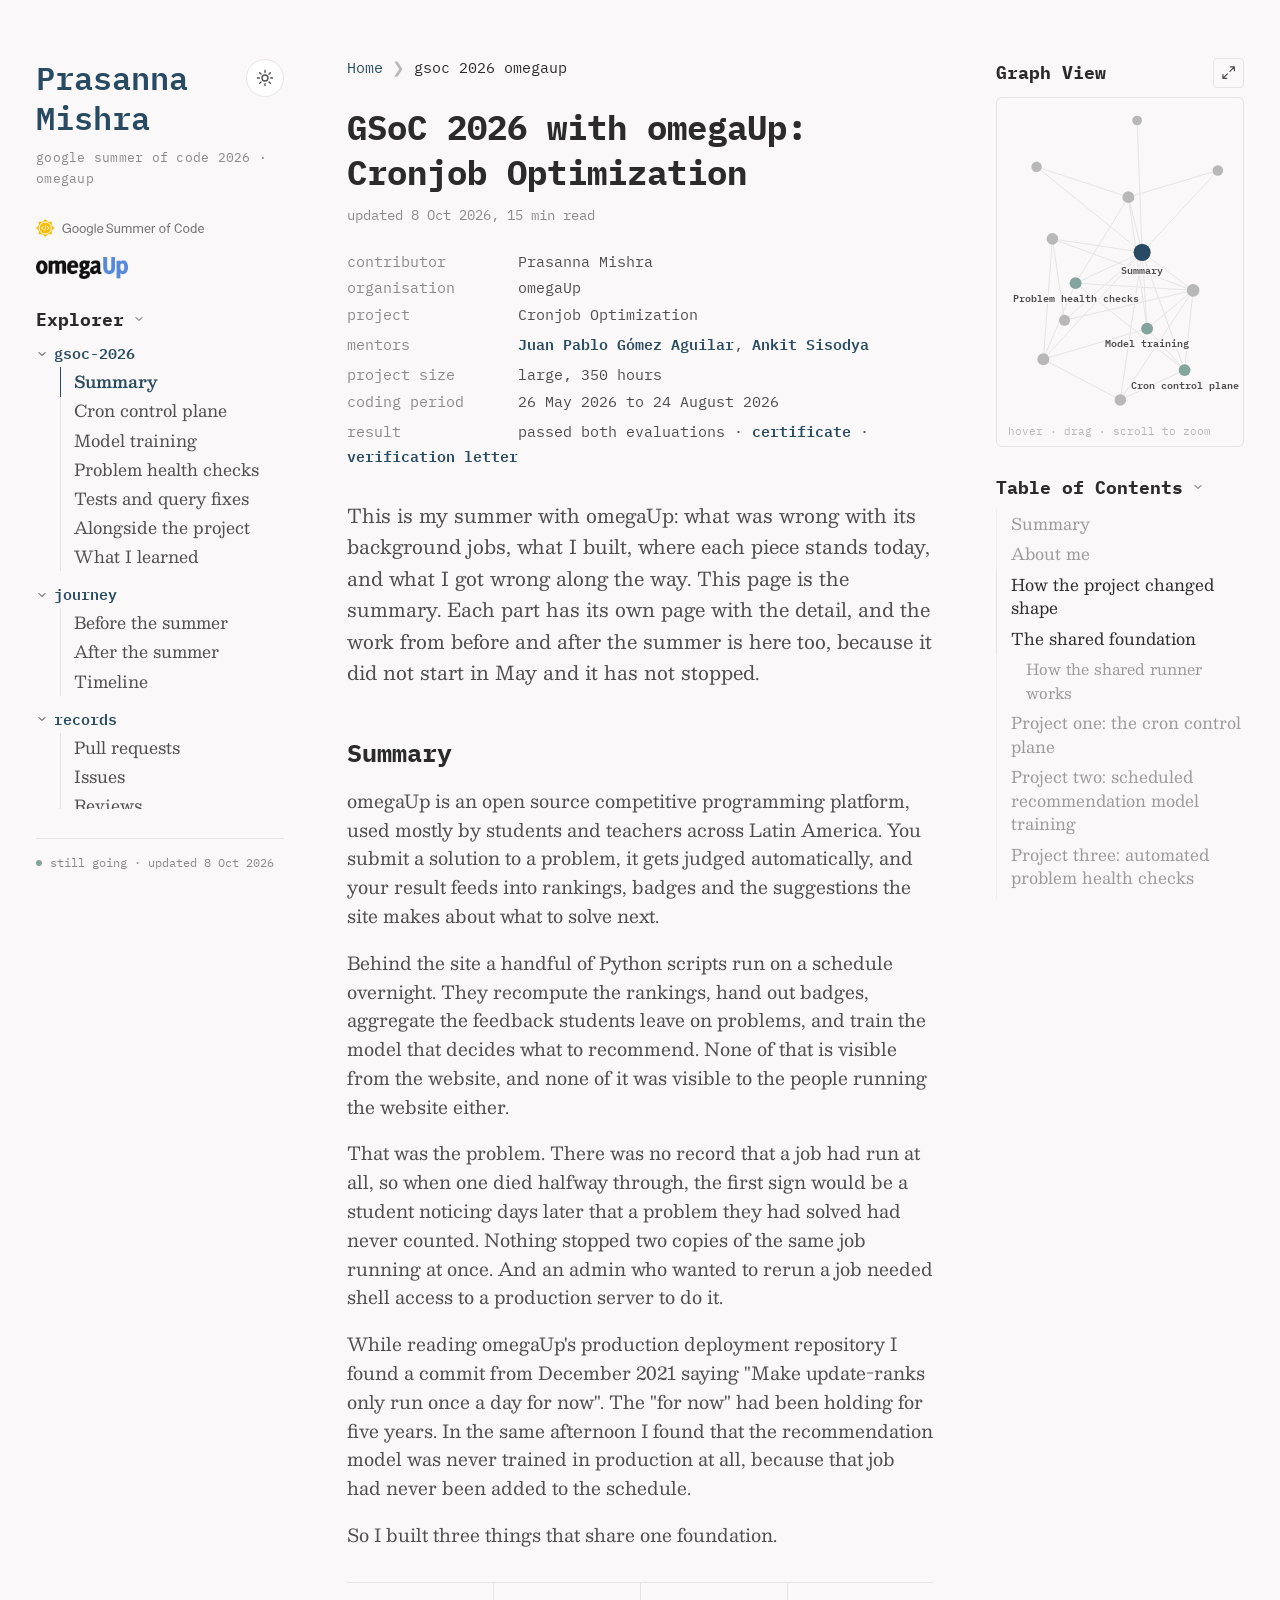
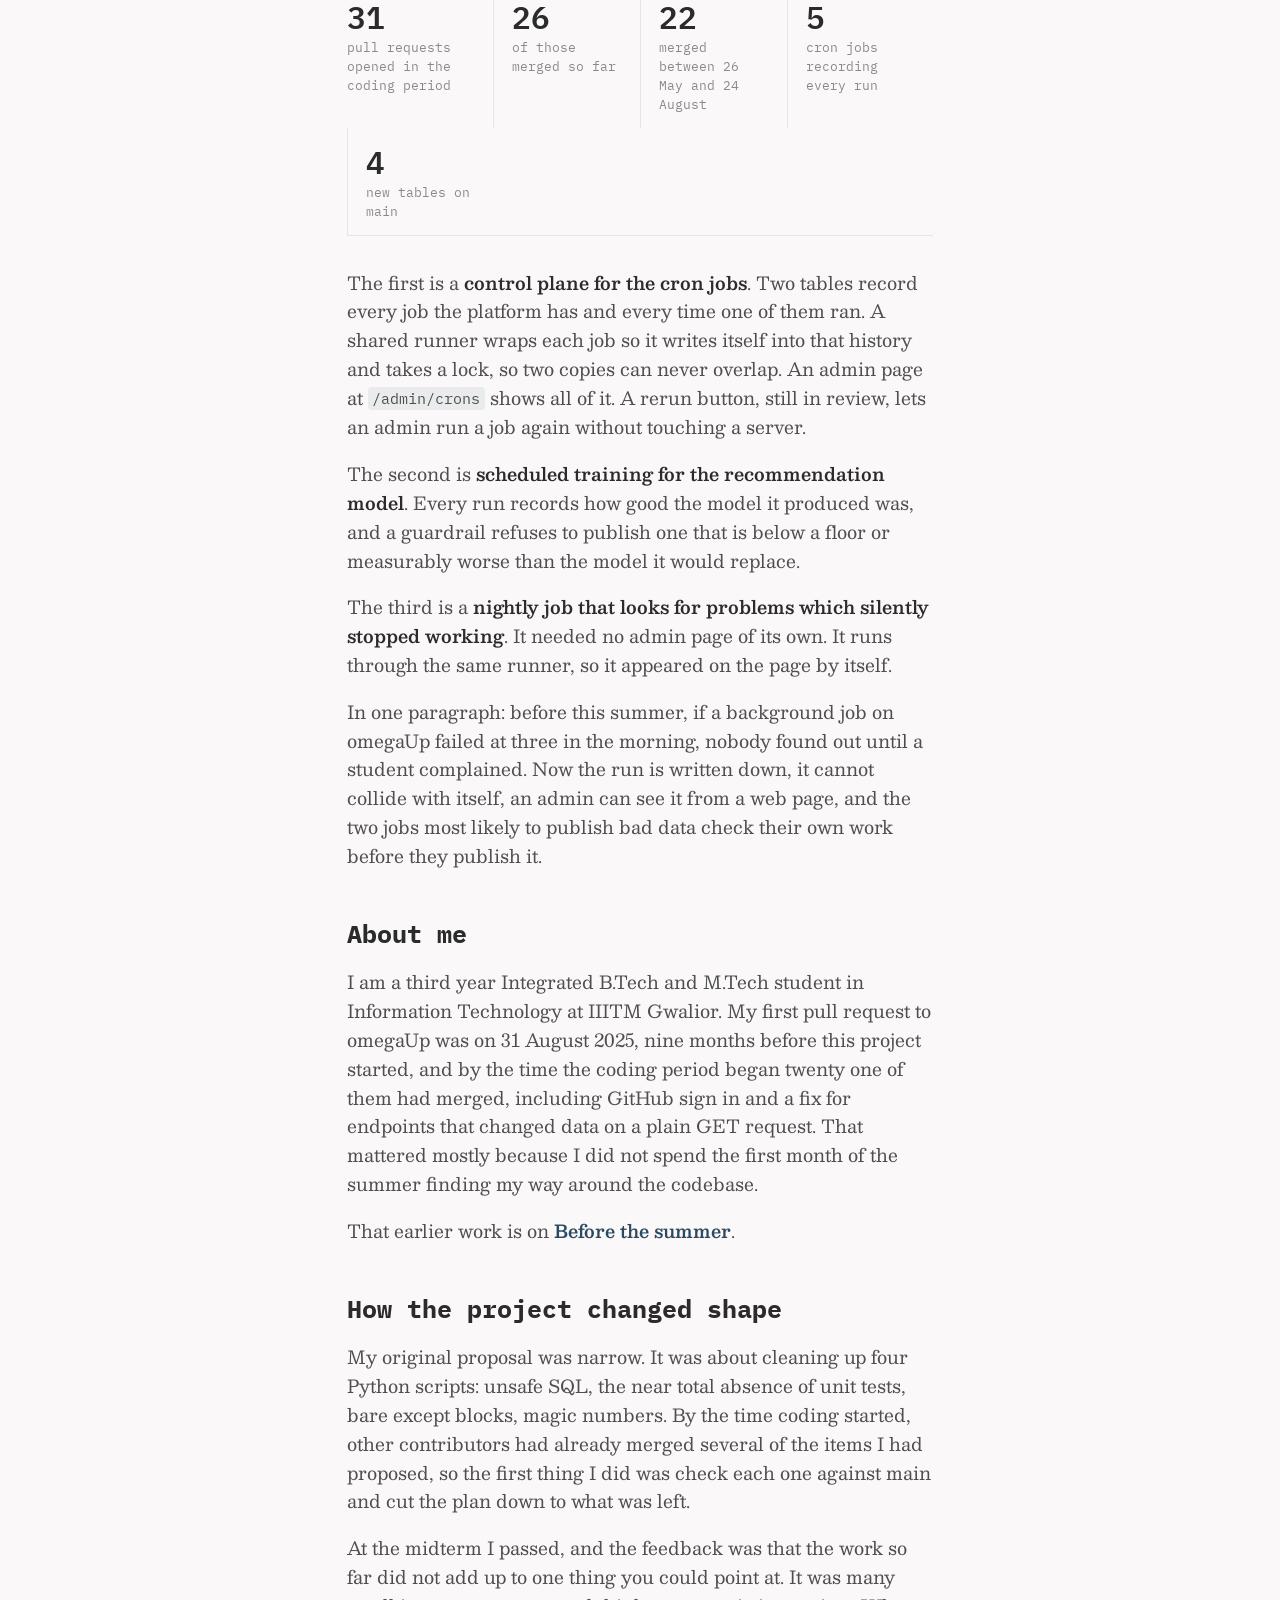
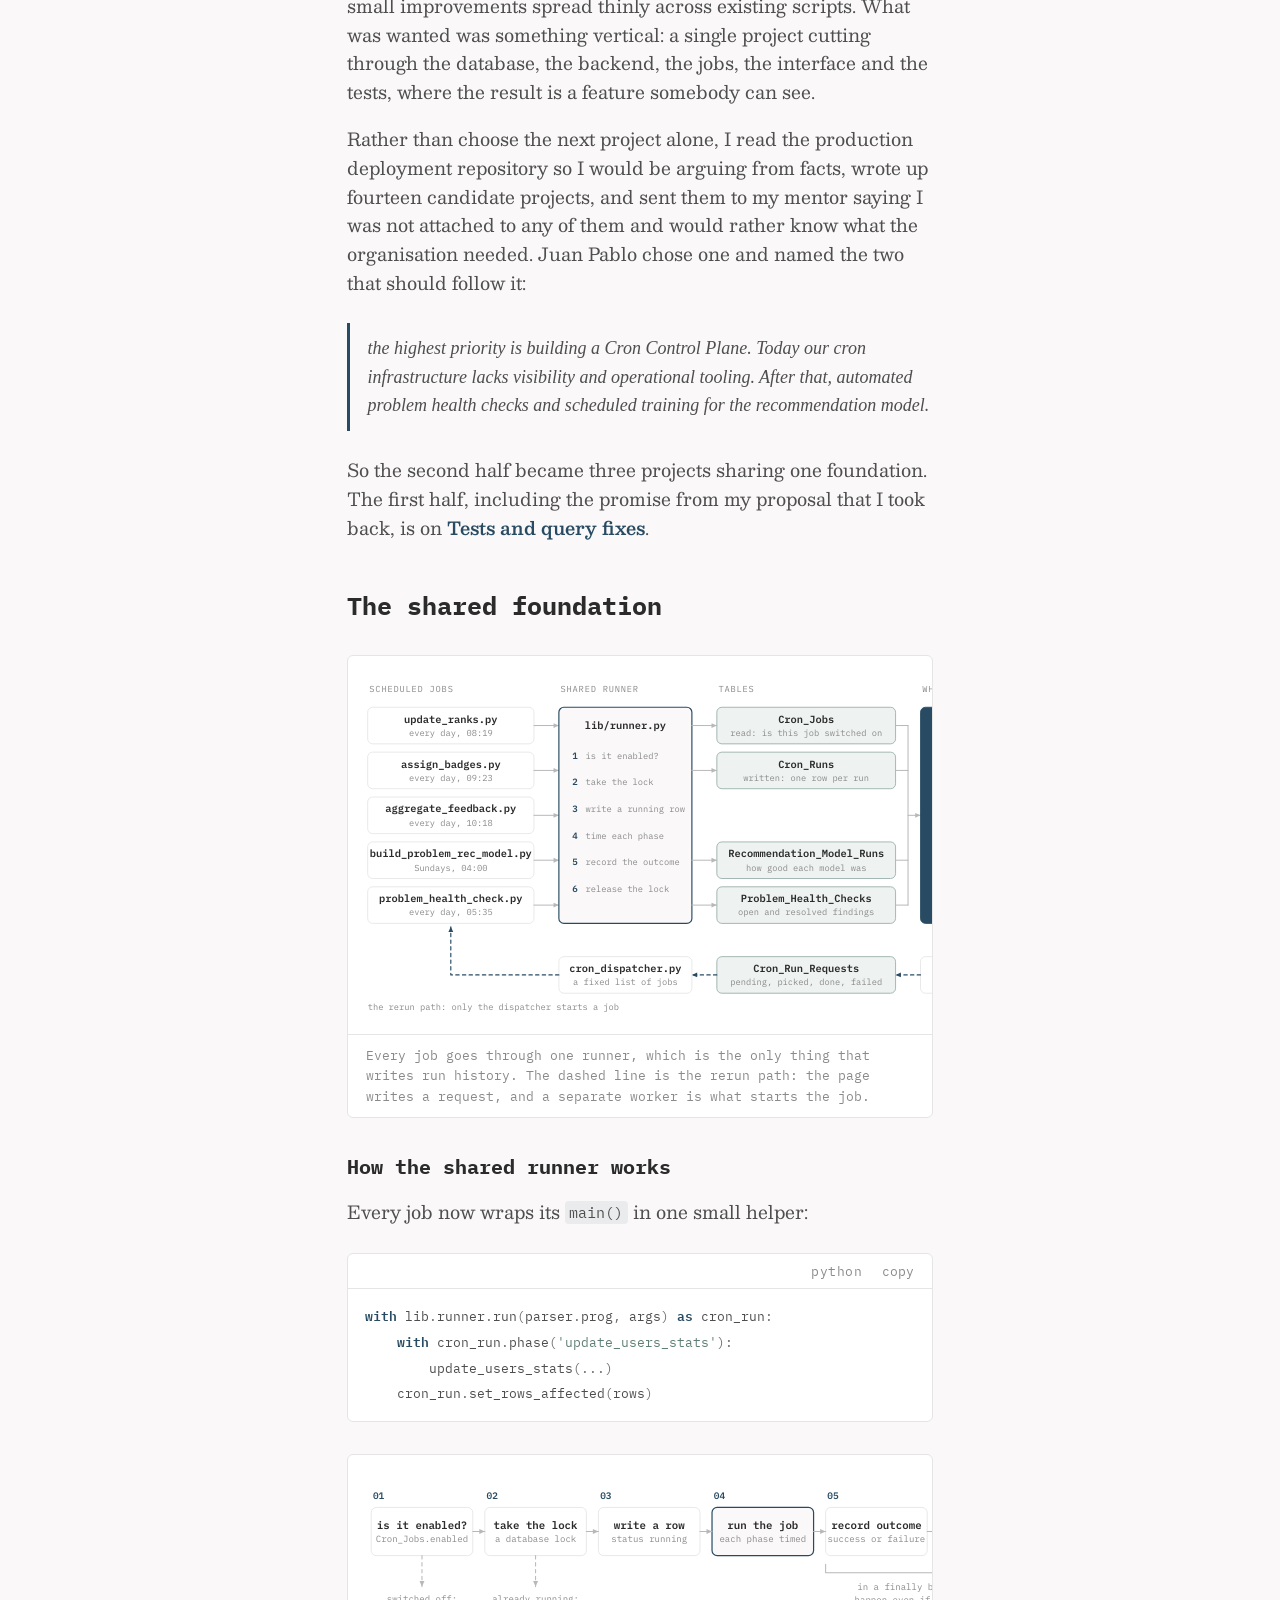
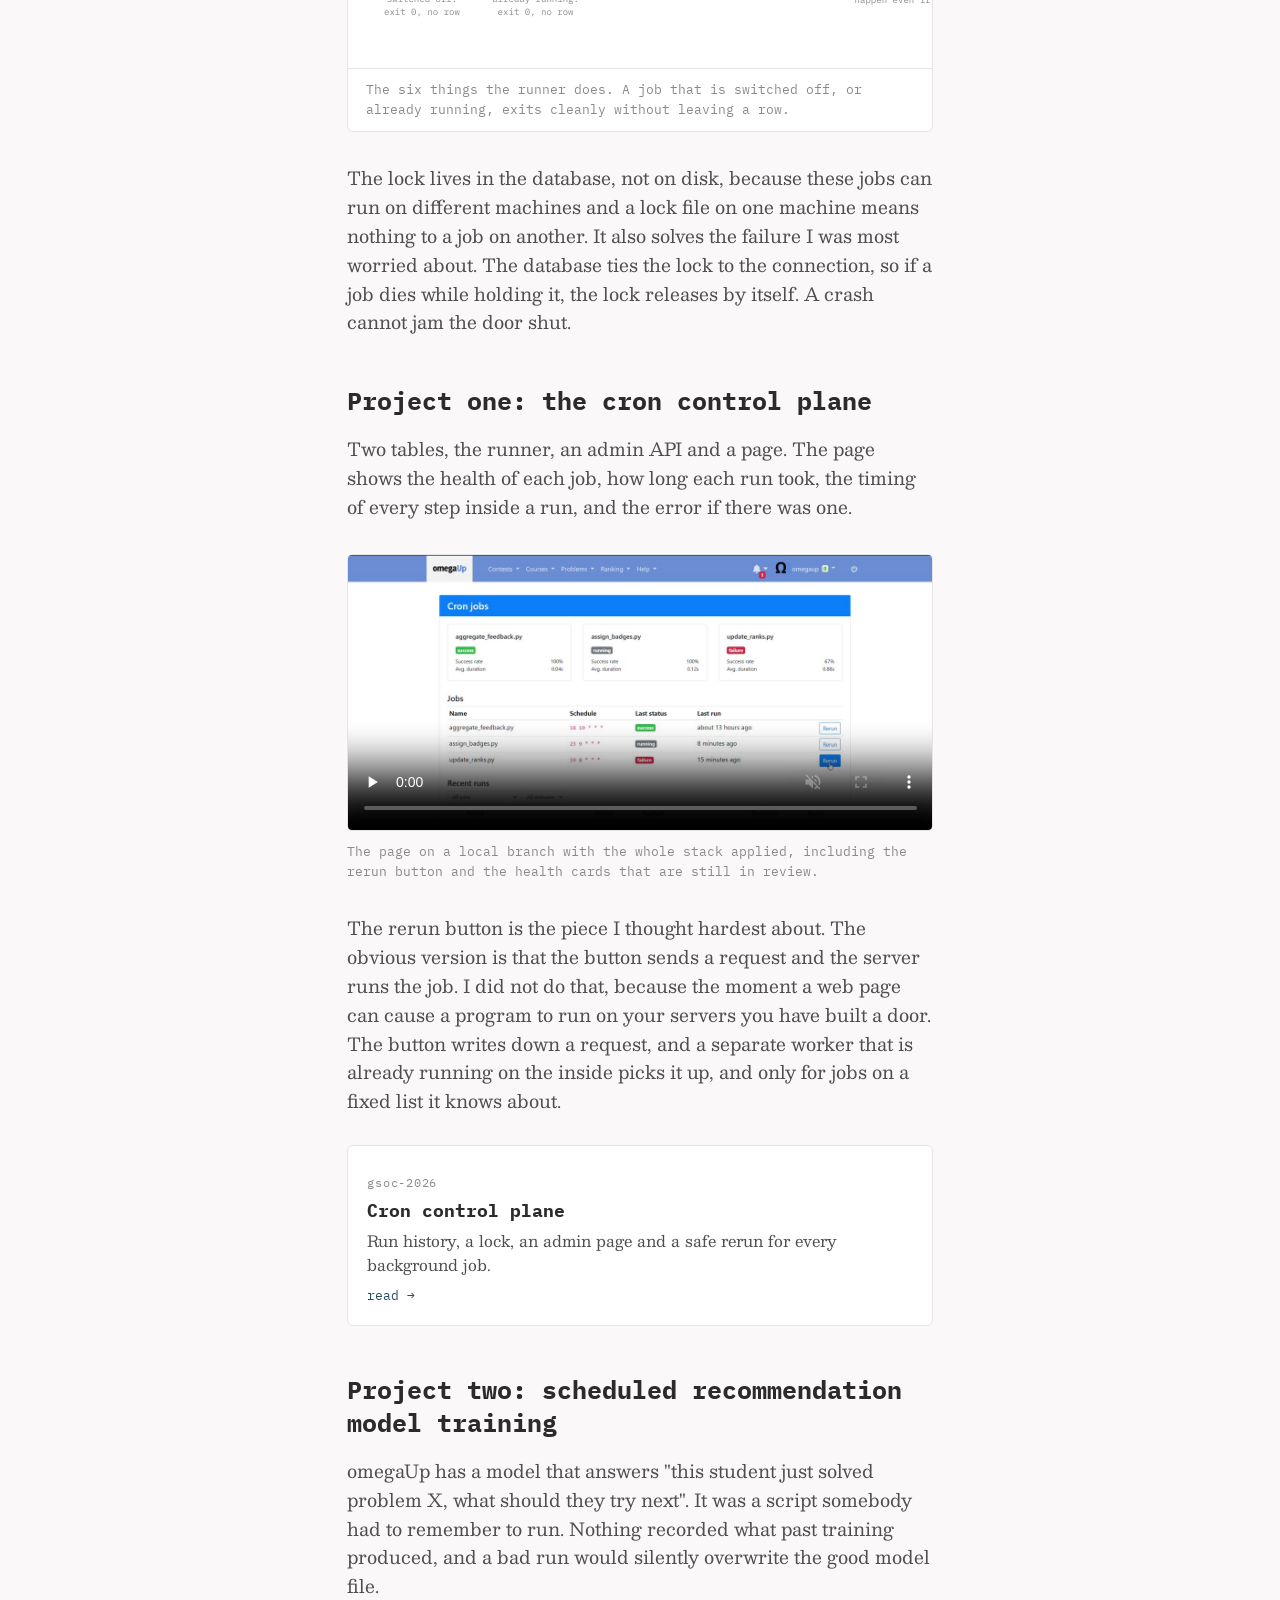
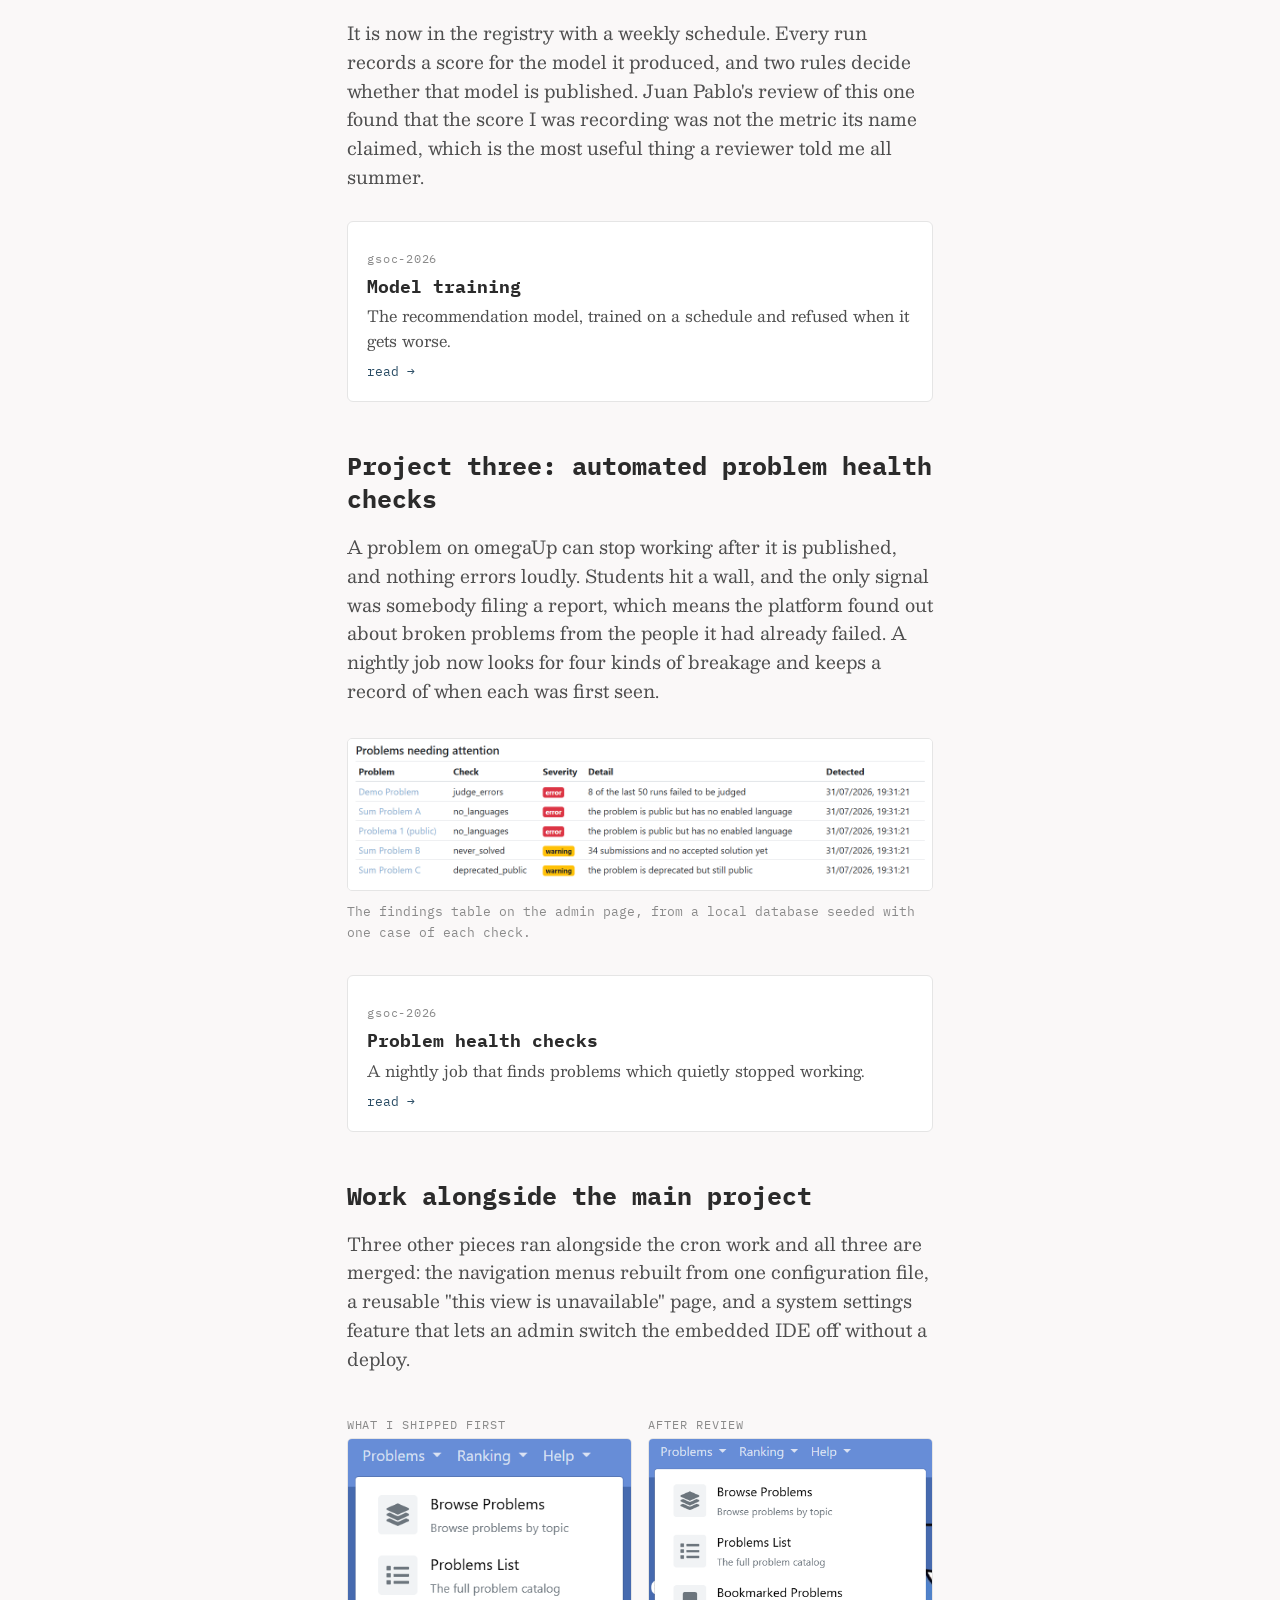
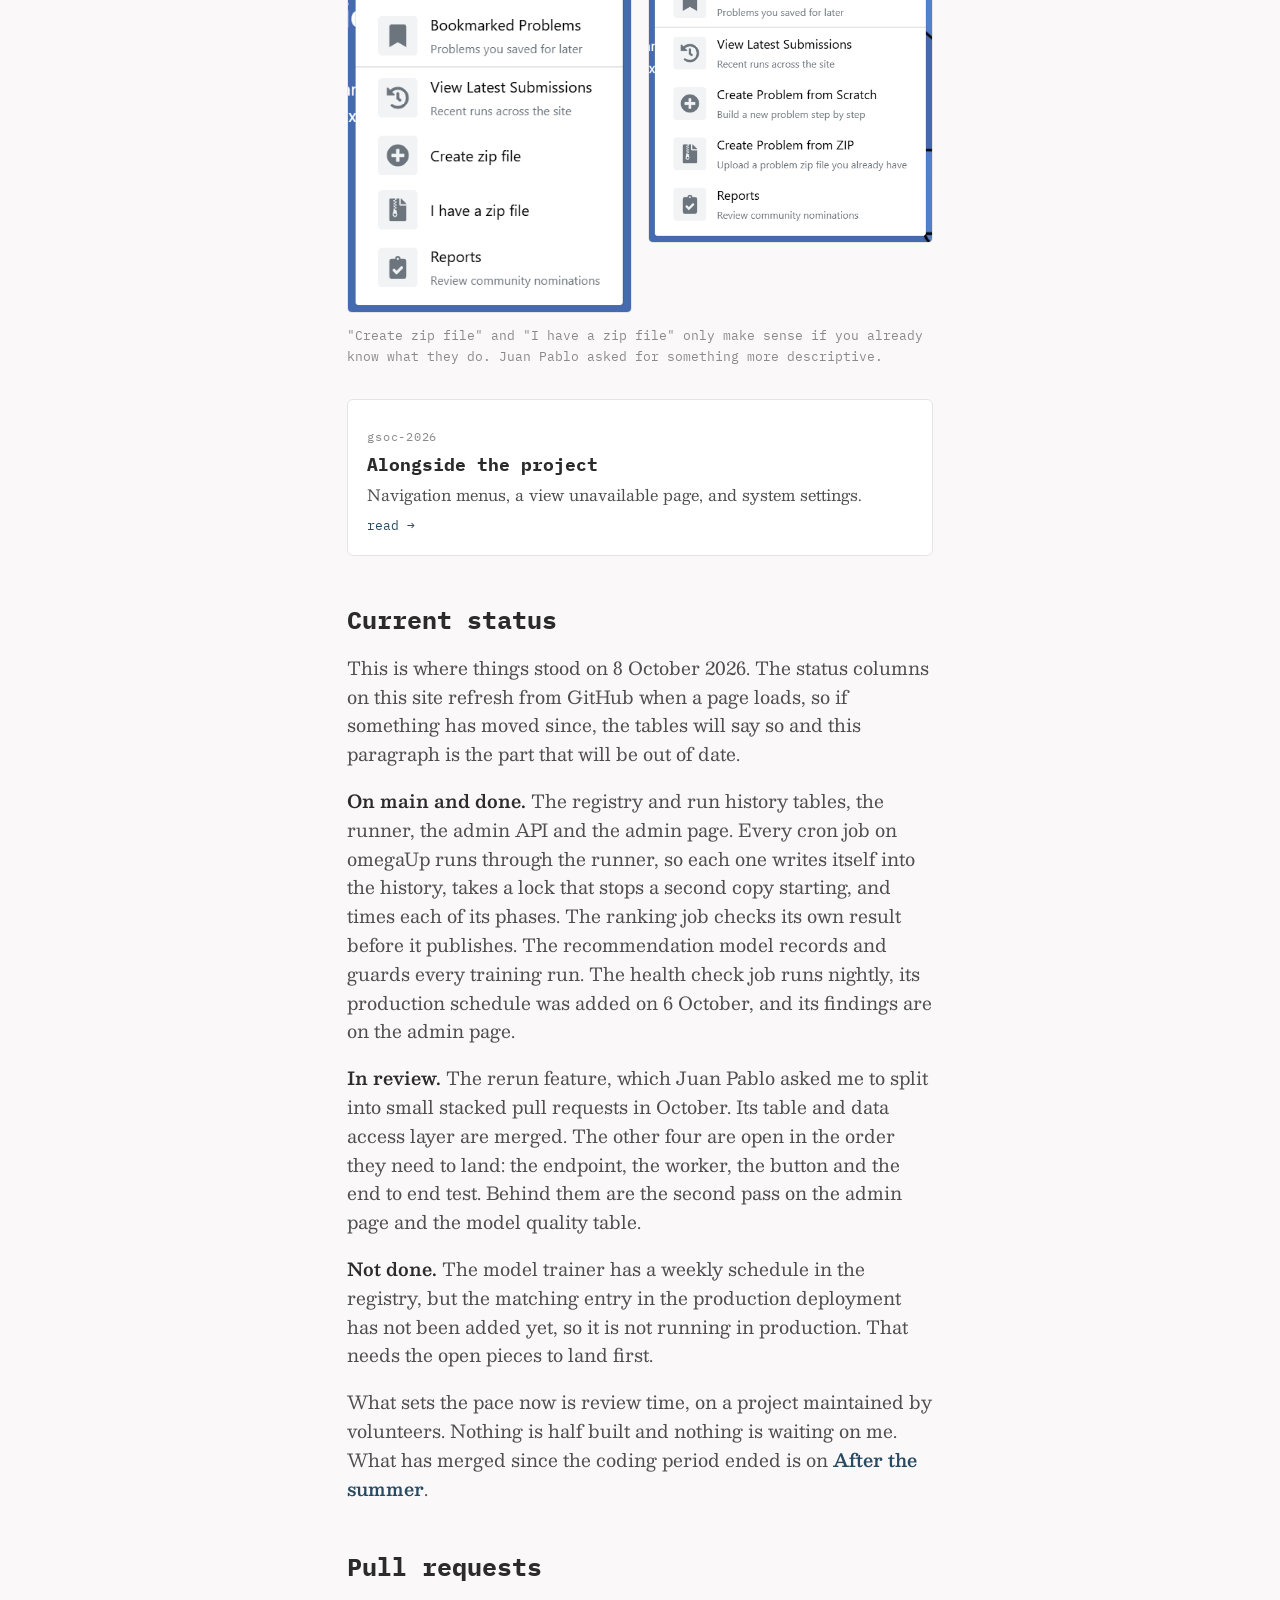
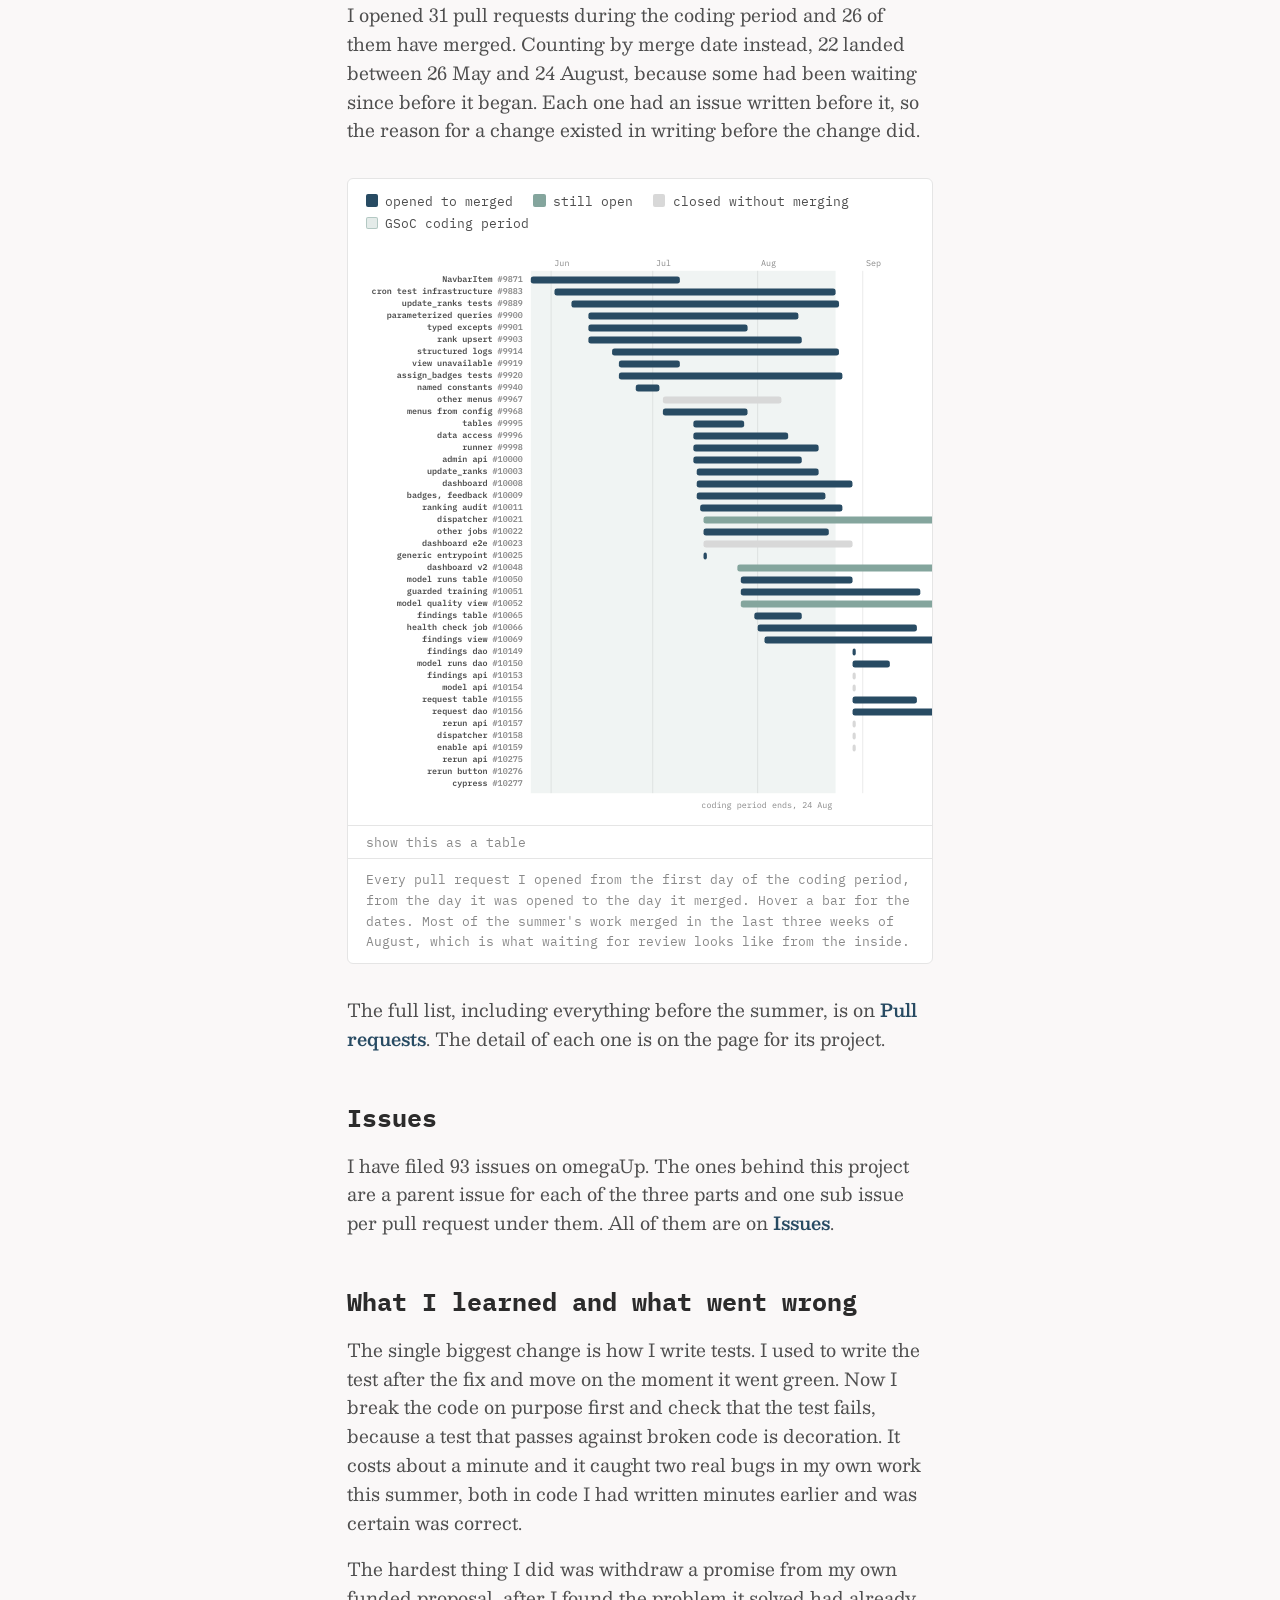
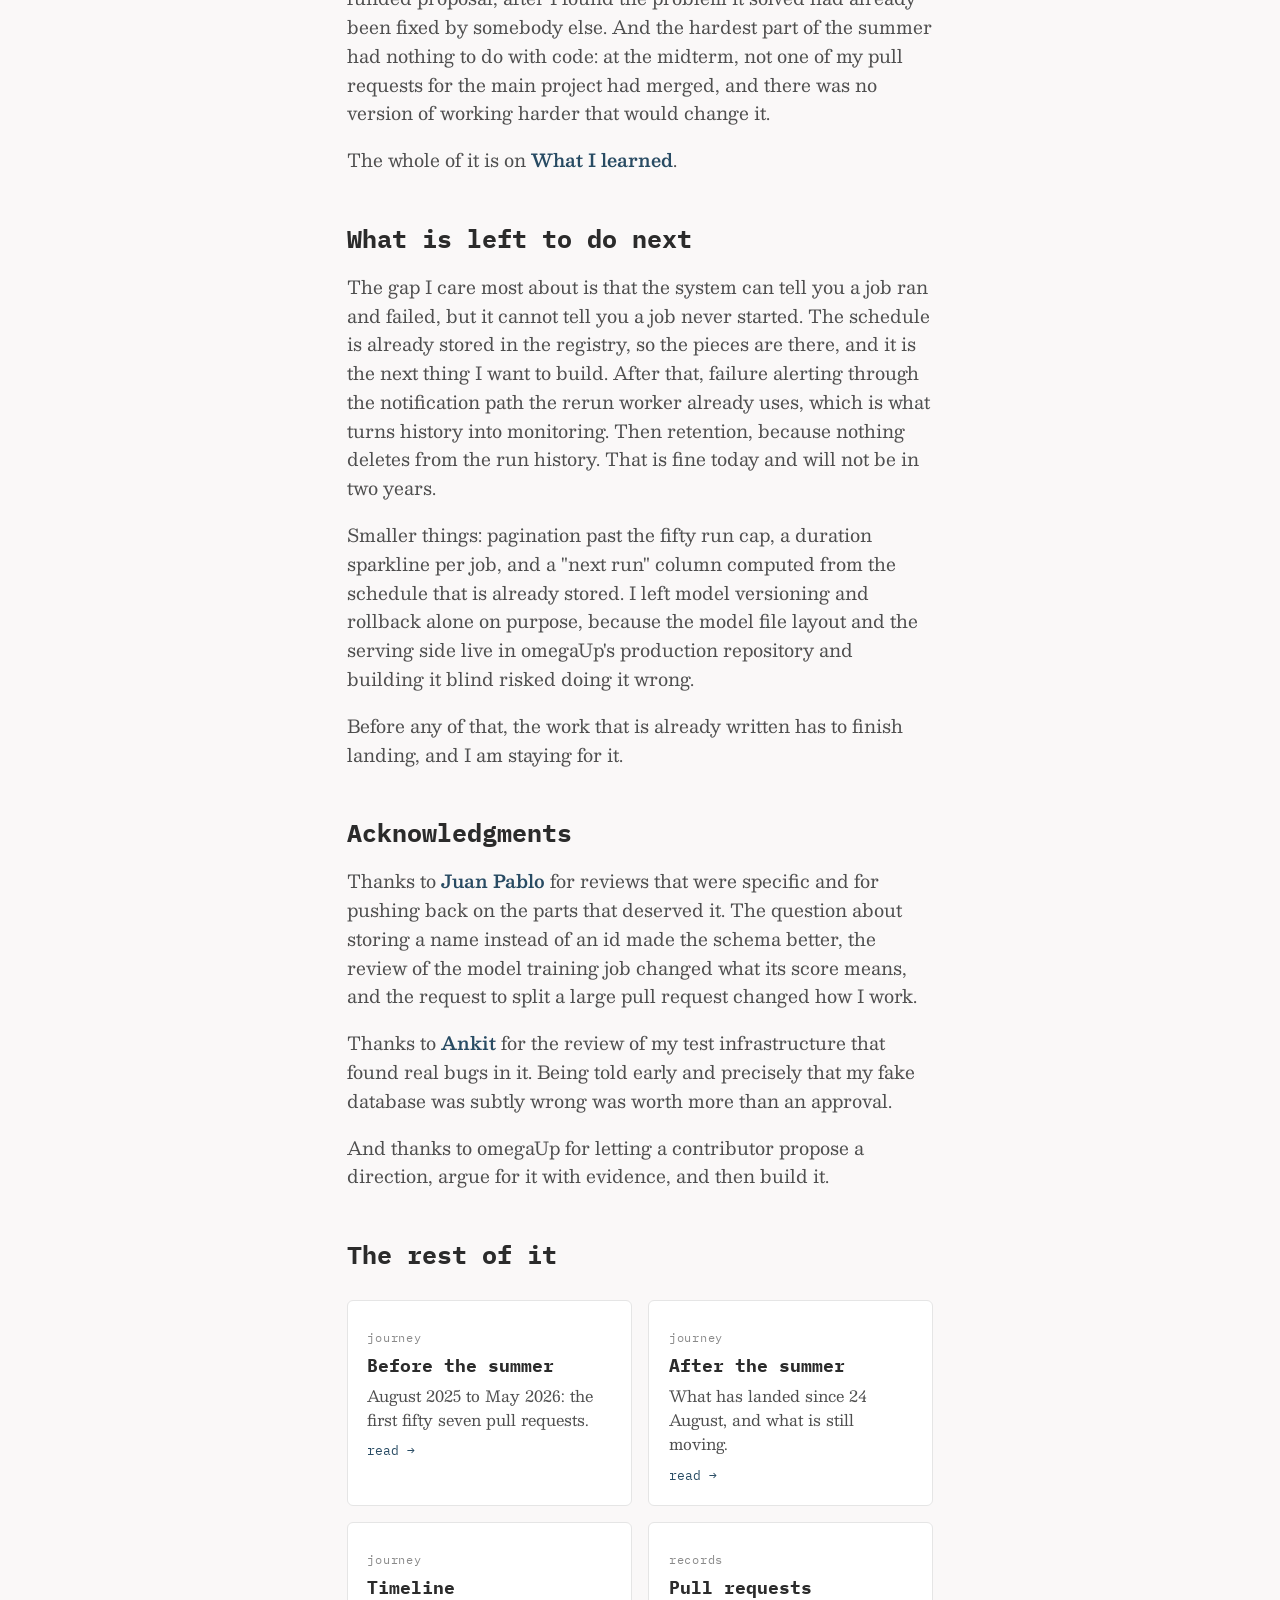
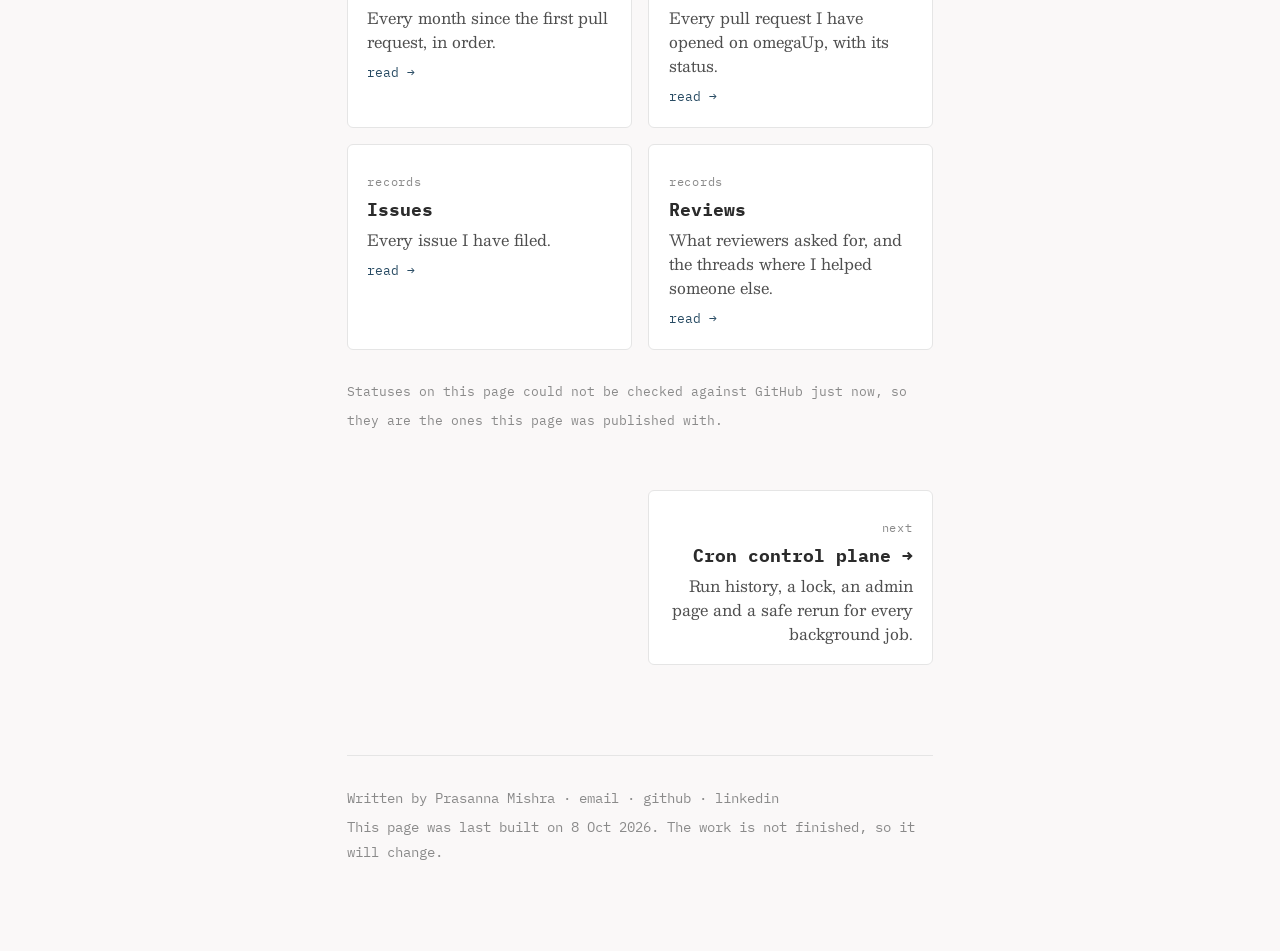
==== commit 68a67e19: "Link GSoC 2026 certificate and verification letter on the project page" ====
--- a/gsoc/index.html
+++ b/gsoc/index.html
@@ -52,6 +52,7 @@
 <div><span>mentors</span> <a href="https://github.com/pabo99">Juan Pablo G&oacute;mez Aguilar</a>, <a href="https://github.com/Ankitsinghsisodya">Ankit Sisodya</a></div>
 <div><span>project size</span> large, 350 hours</div>
 <div><span>coding period</span> 26 May 2026 to 24 August 2026</div>
+<div><span>result</span> passed both evaluations &middot; <a href="https://drive.google.com/file/d/1nUSmF8SteqWiQusMwfKkd1URJqCJ-4nx/view?usp=sharing">certificate</a> &middot; <a href="https://drive.google.com/file/d/1IvU8CoLtiptRZC3_CsNsfoSoWTJHl9D_/view?usp=sharing">verification letter</a></div>
 </div>
 
 <p class="lede">This is my summer with omegaUp: what was wrong with its background jobs, what I built, where
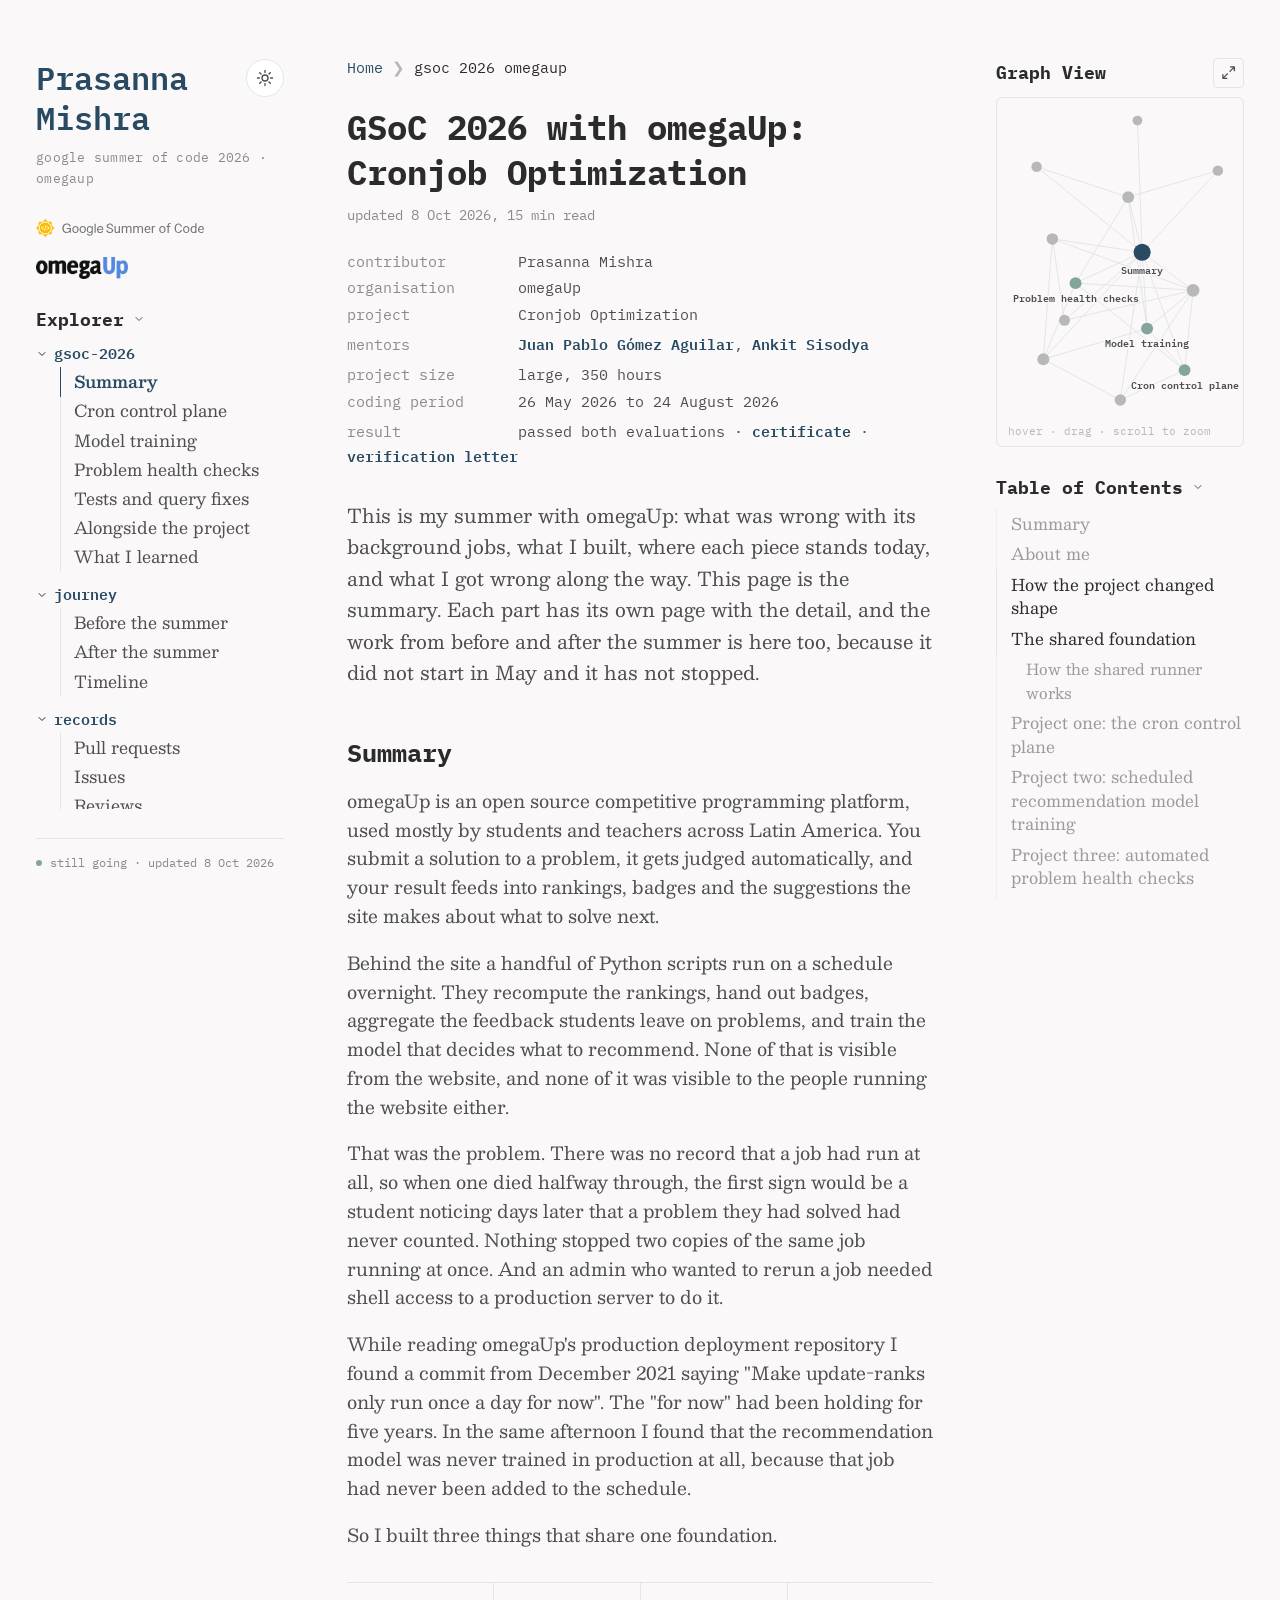
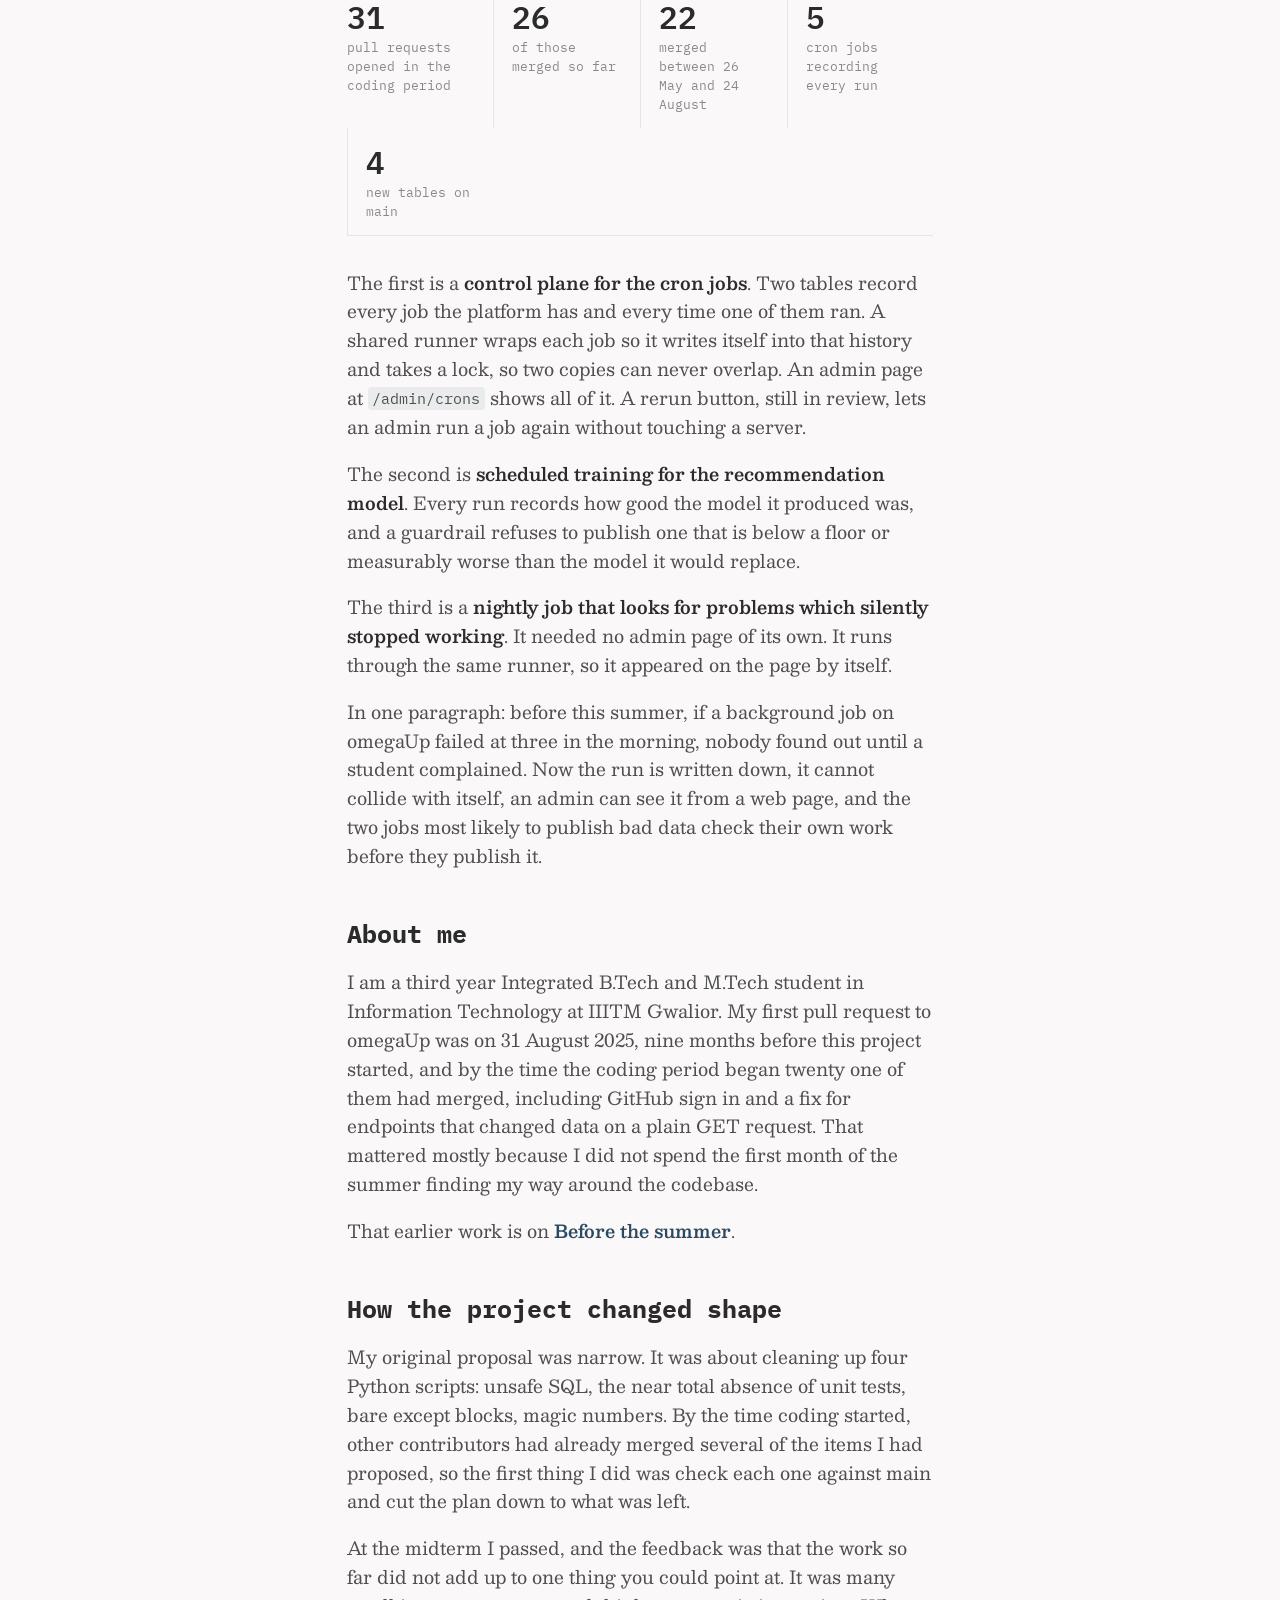
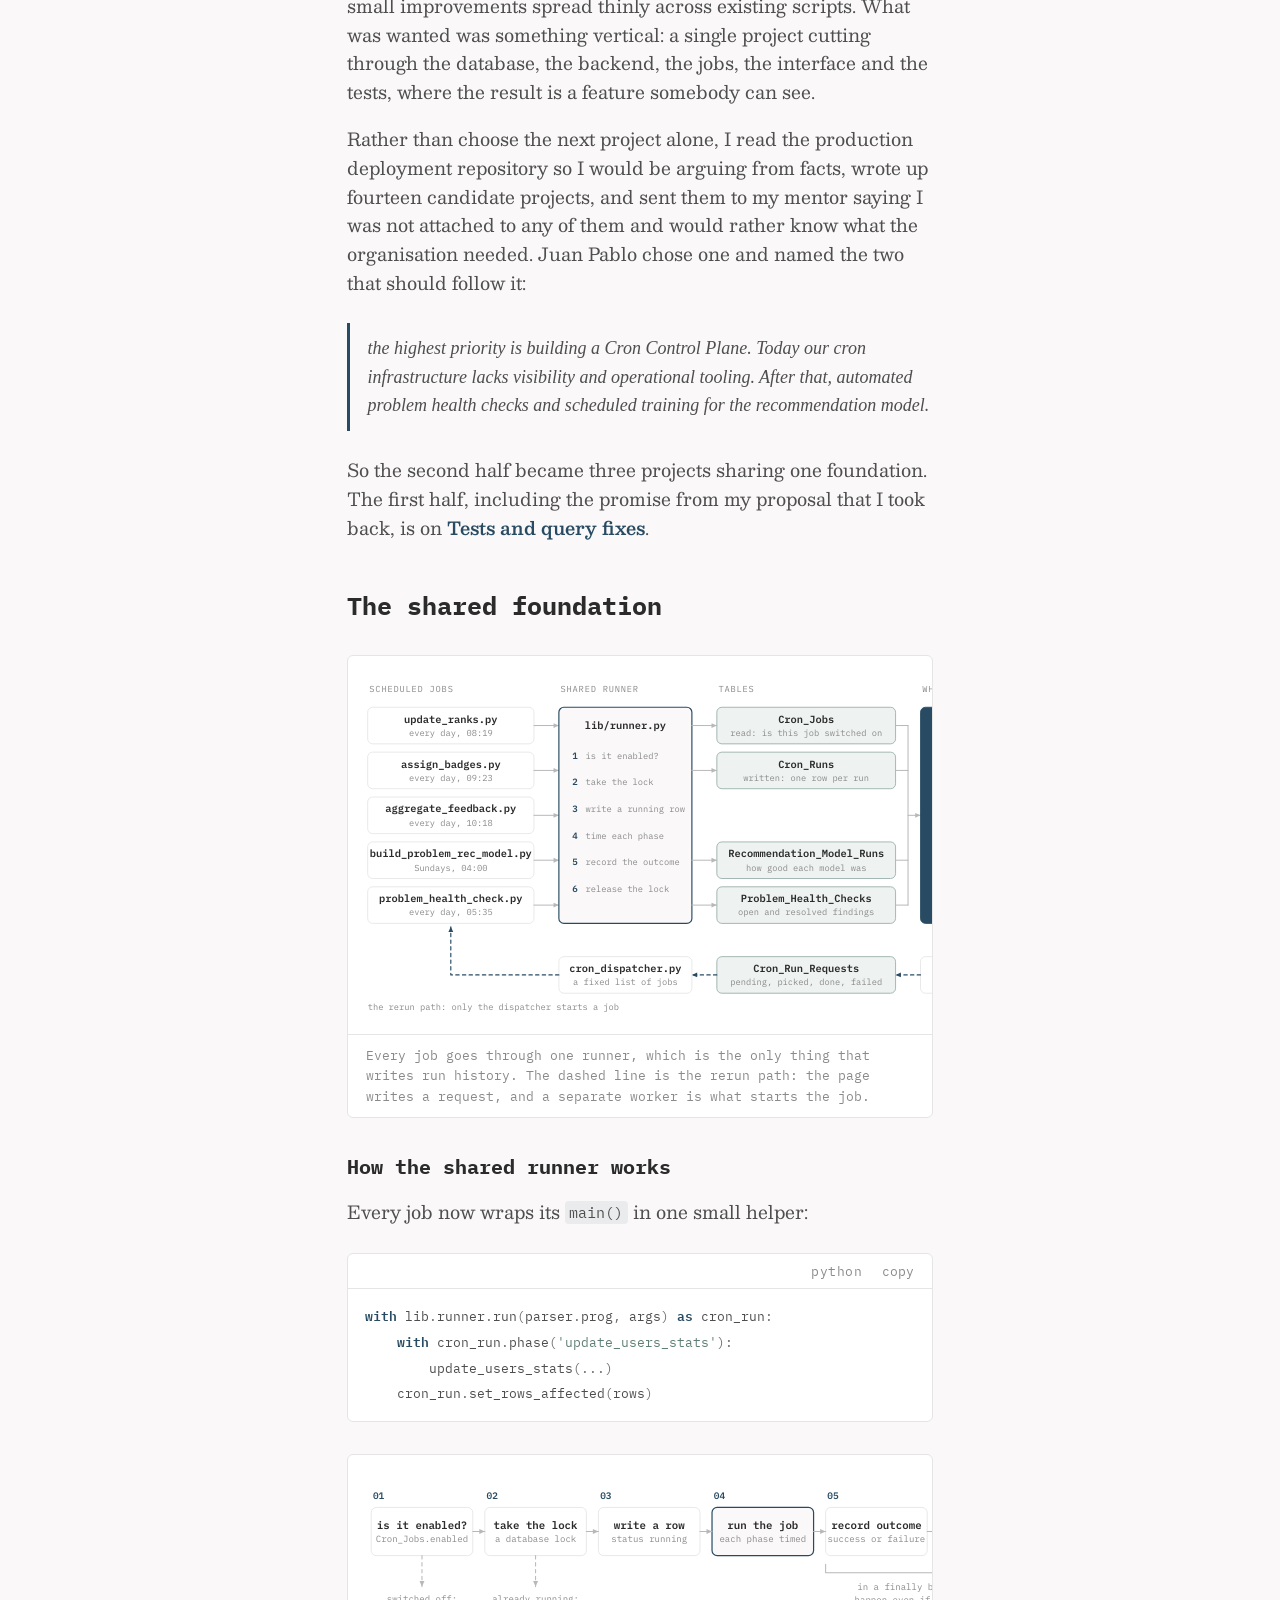
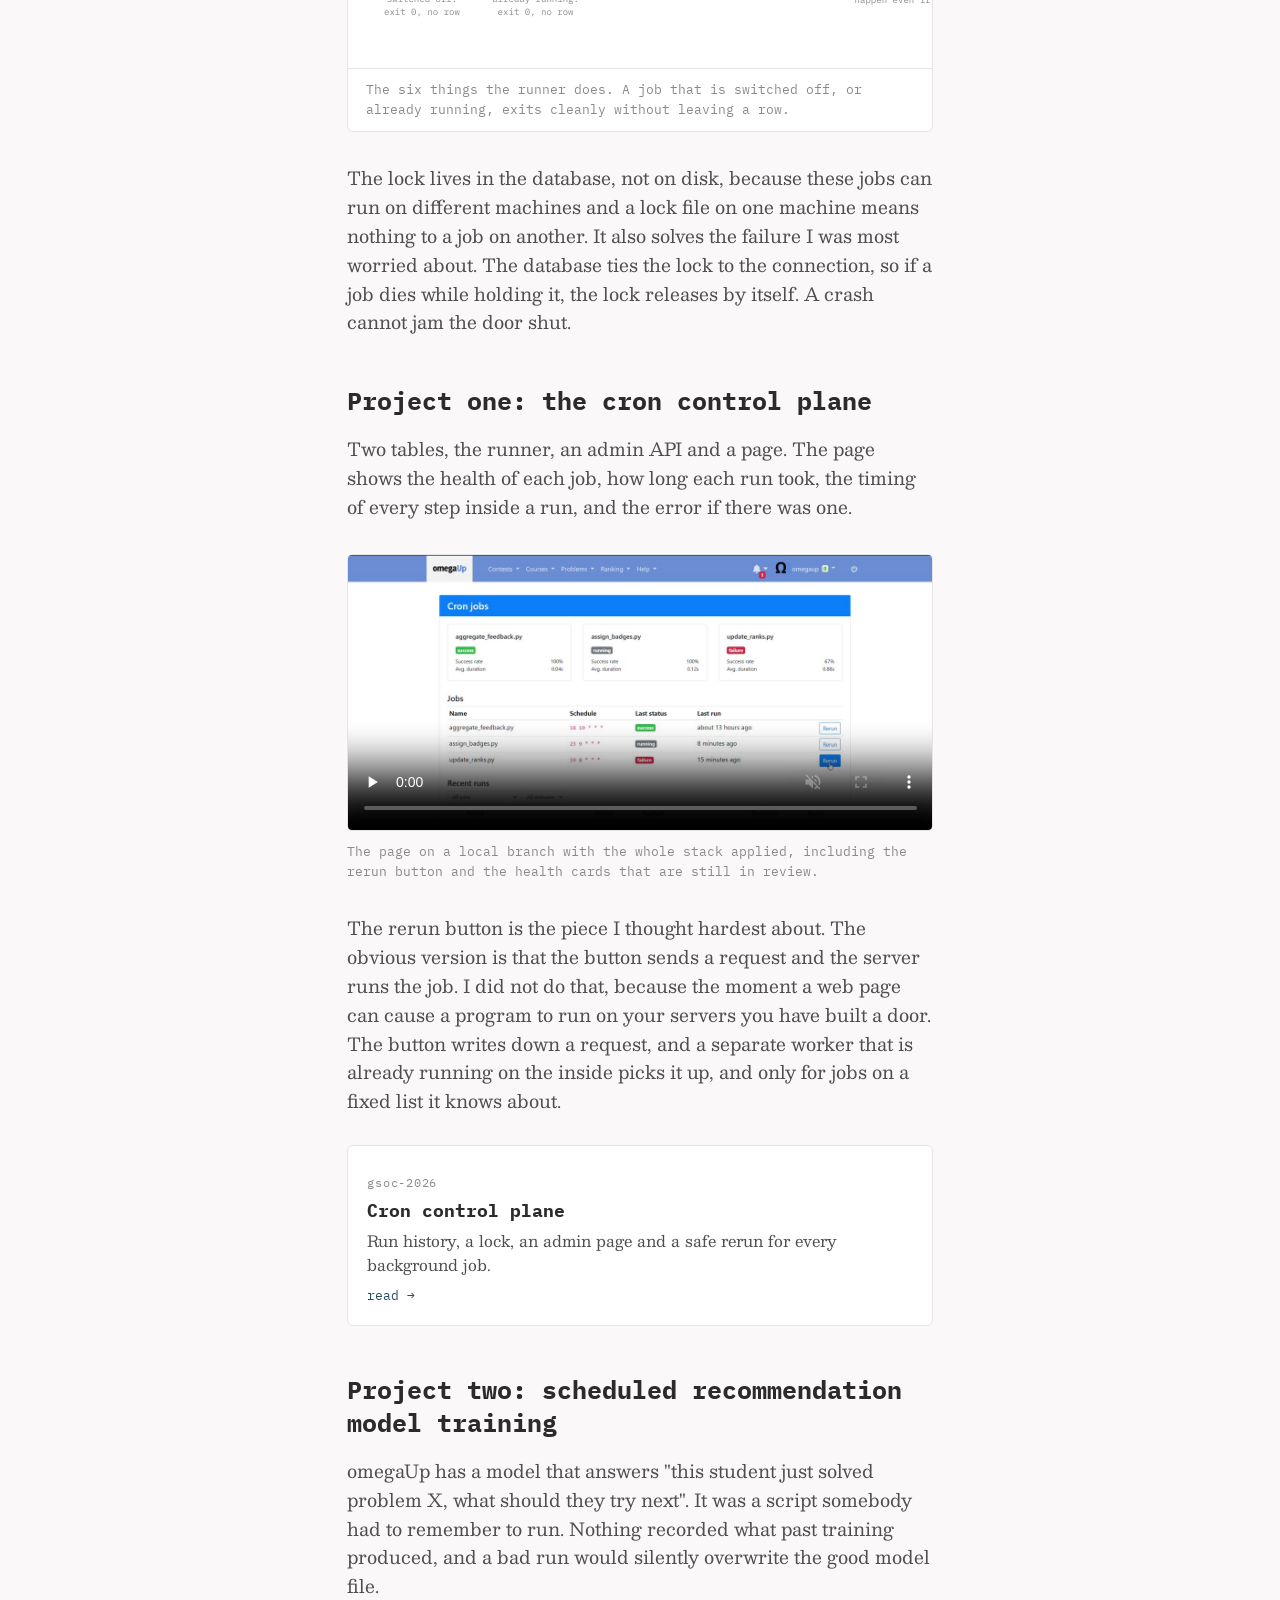
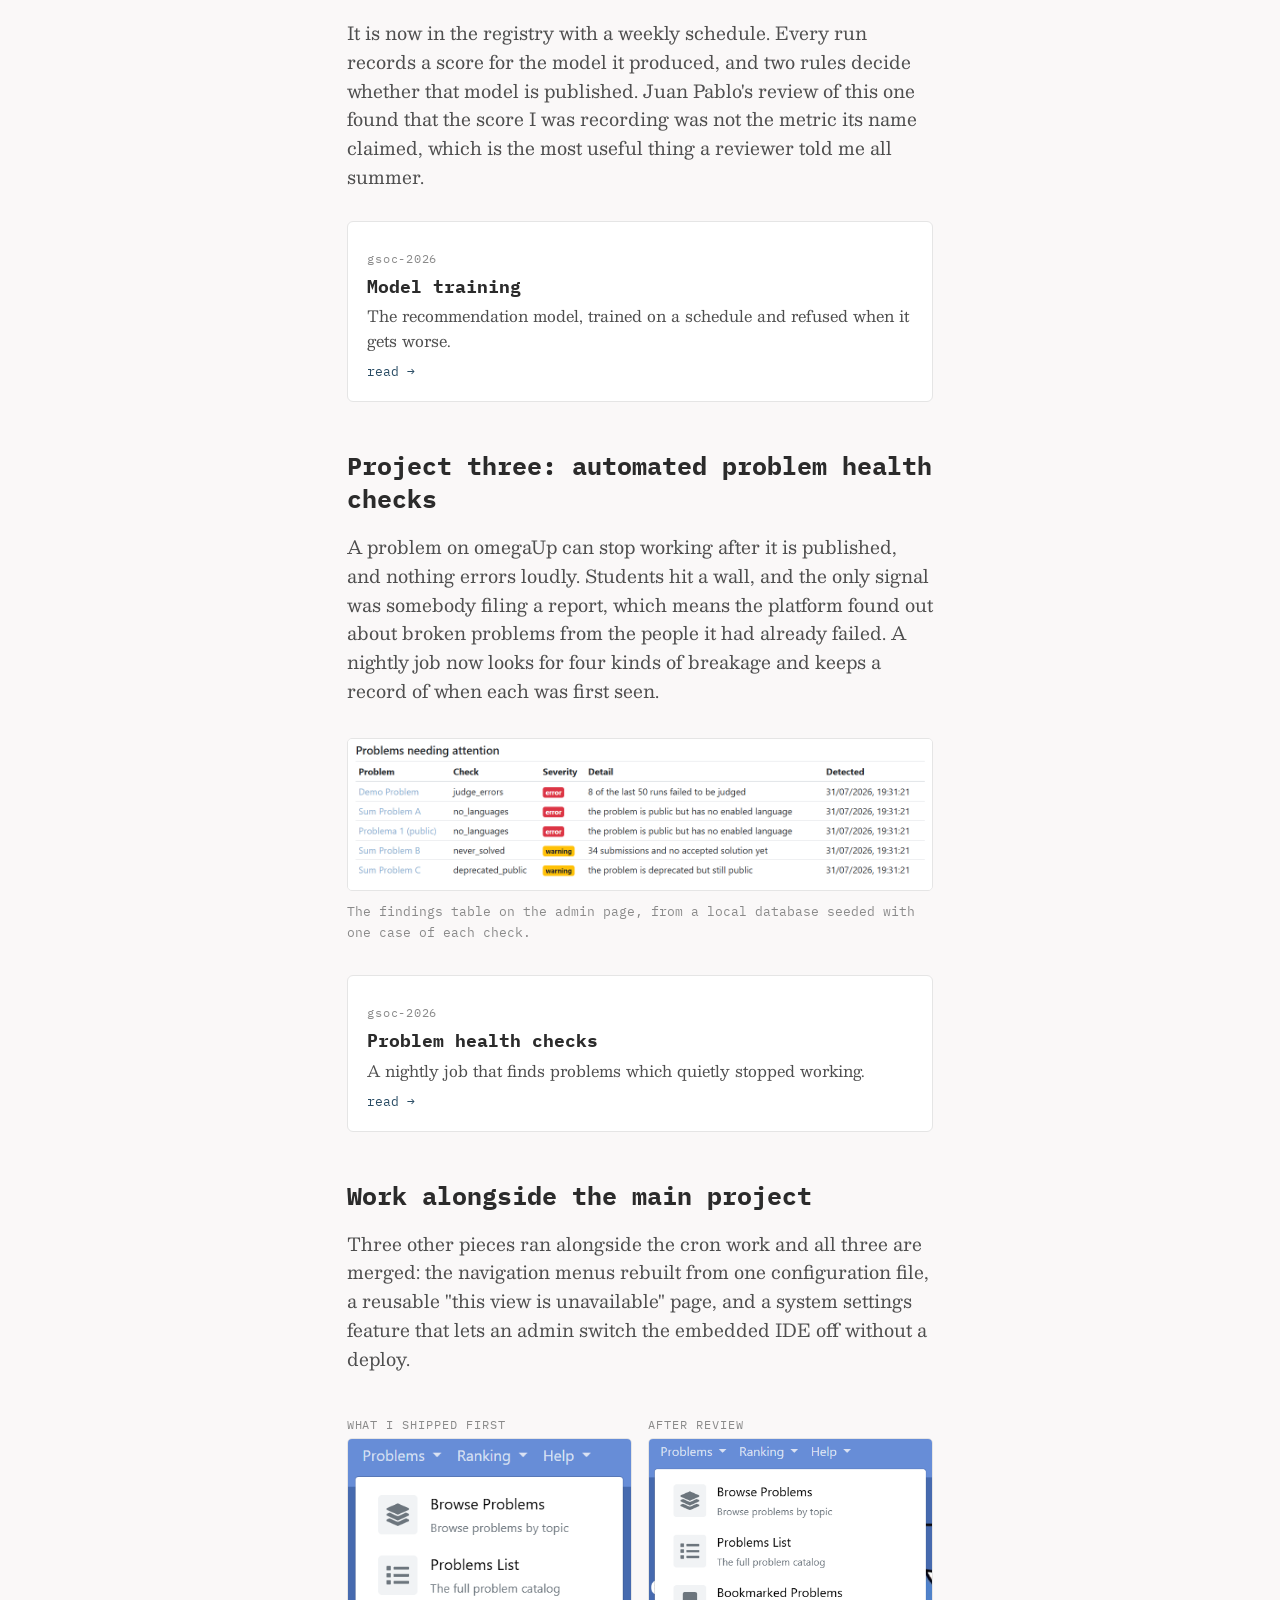
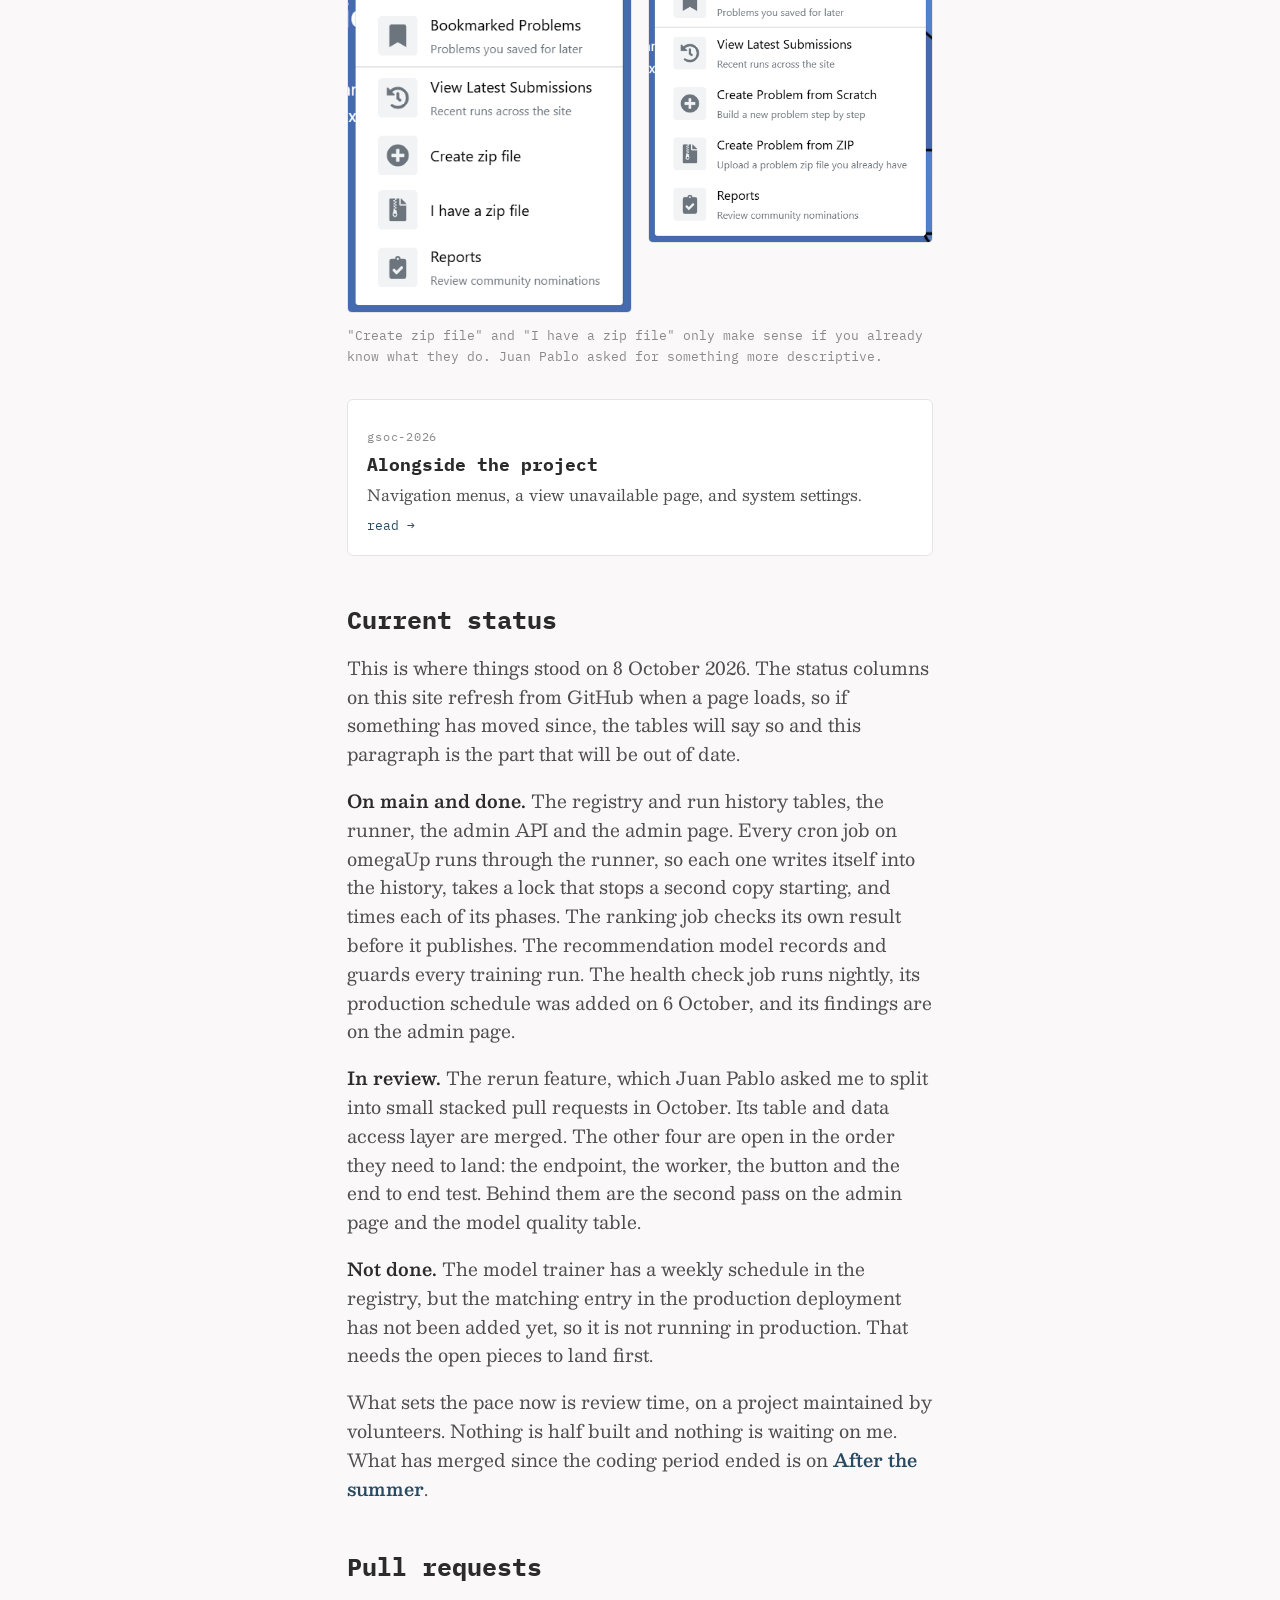
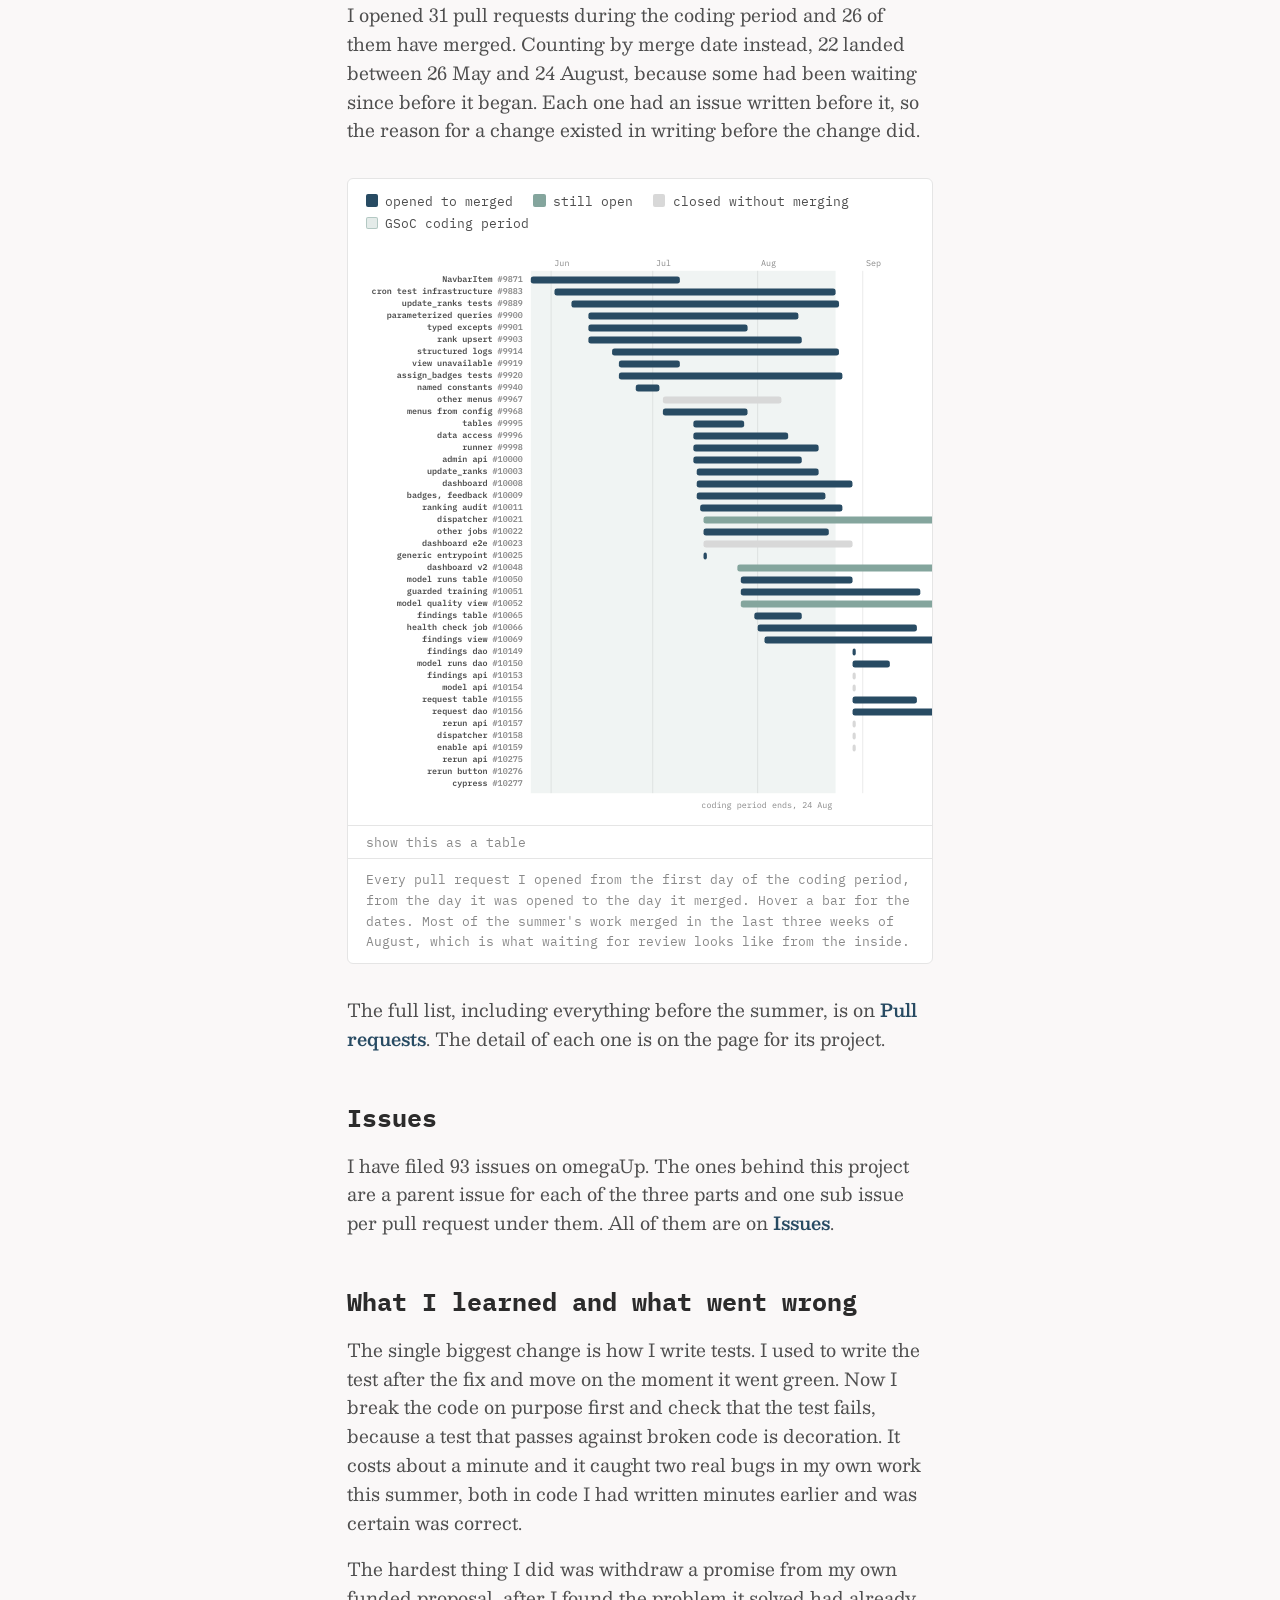
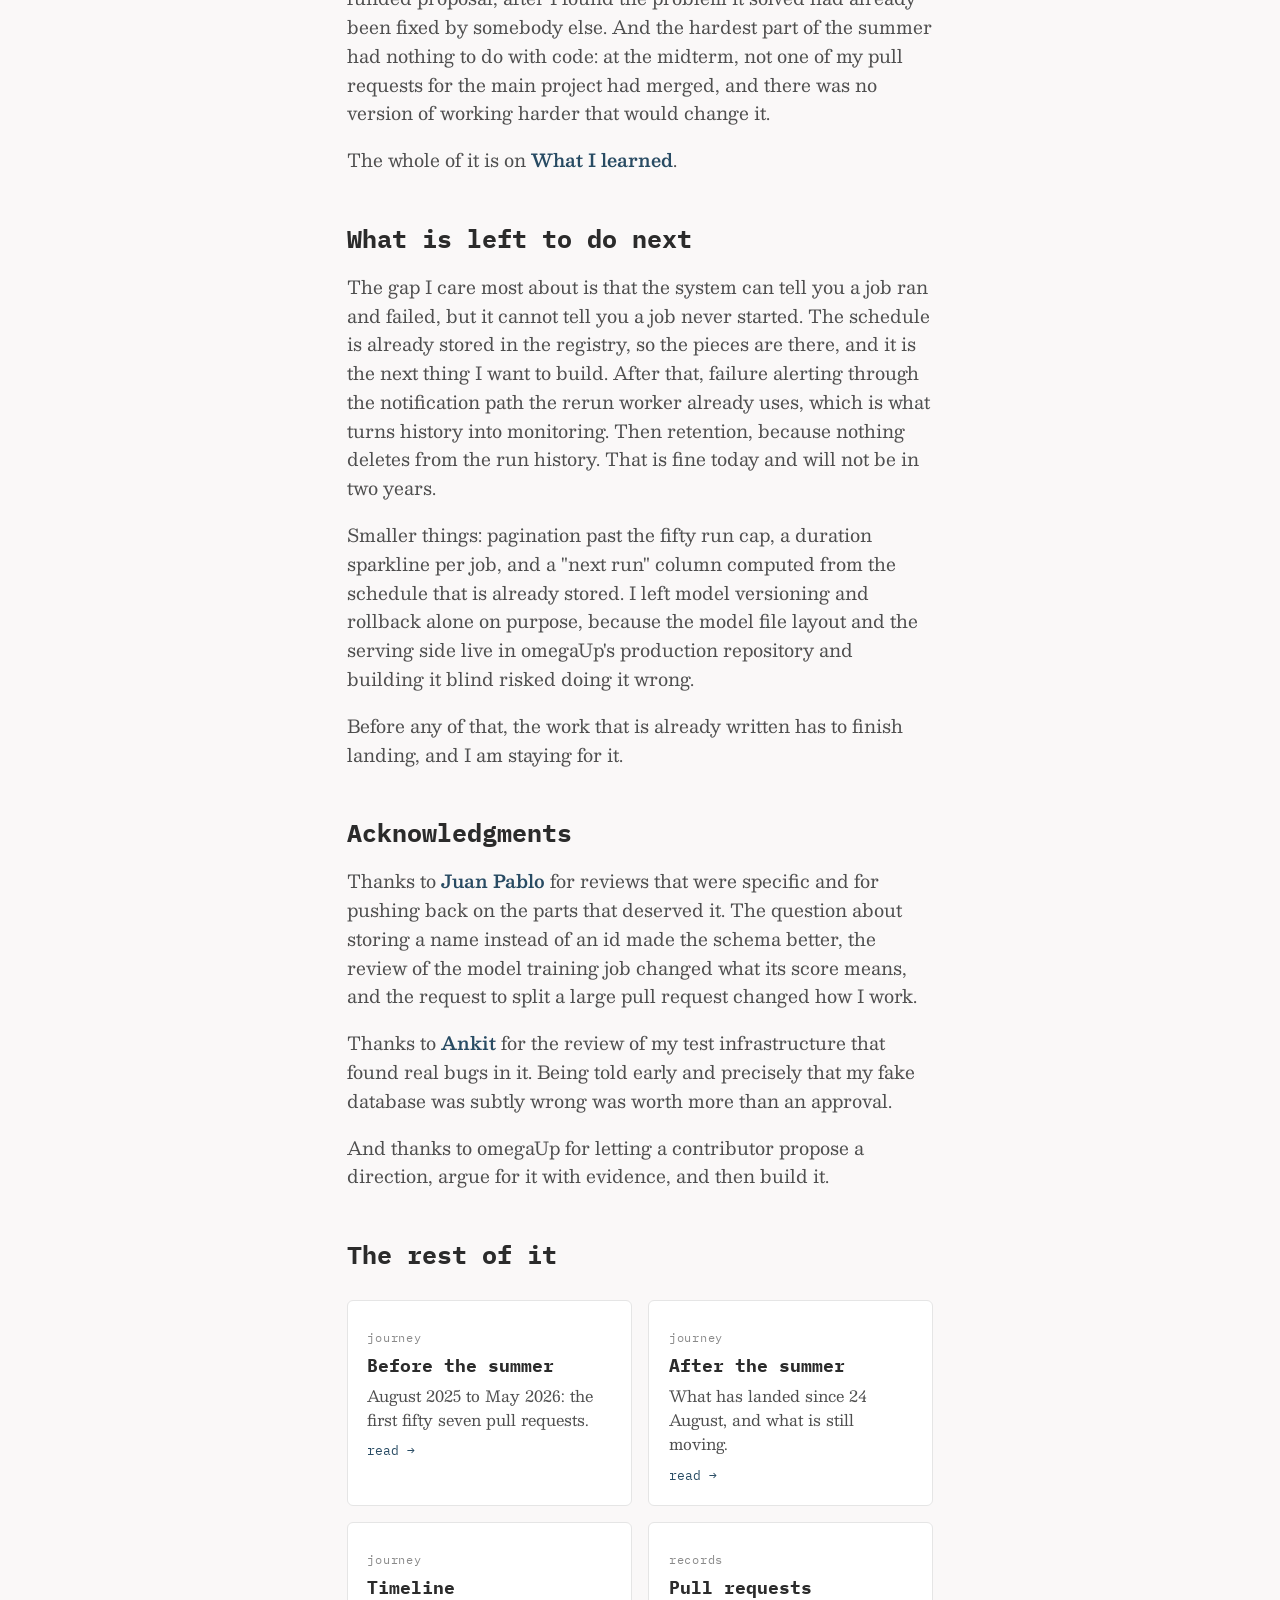
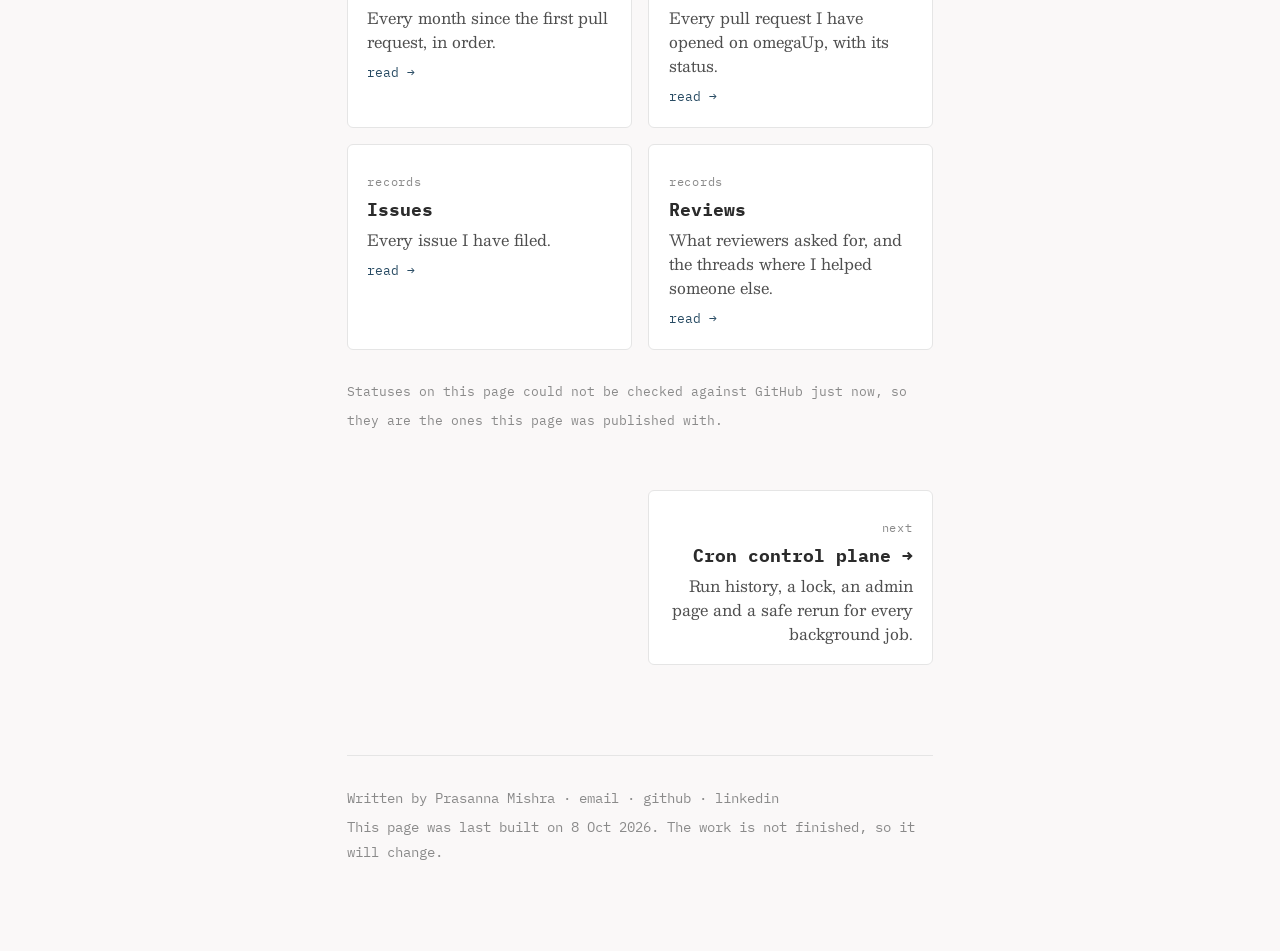
==== commit c80d0ea1: "GSoC page: link the verification letter" ====
--- a/gsoc/index.html
+++ b/gsoc/index.html
@@ -52,7 +52,7 @@
 <div><span>mentors</span> <a href="https://github.com/pabo99">Juan Pablo G&oacute;mez Aguilar</a>, <a href="https://github.com/Ankitsinghsisodya">Ankit Sisodya</a></div>
 <div><span>project size</span> large, 350 hours</div>
 <div><span>coding period</span> 26 May 2026 to 24 August 2026</div>
-<div><span>result</span> passed both evaluations &middot; <a href="https://drive.google.com/file/d/1nUSmF8SteqWiQusMwfKkd1URJqCJ-4nx/view?usp=sharing">certificate</a> &middot; <a href="https://drive.google.com/file/d/1IvU8CoLtiptRZC3_CsNsfoSoWTJHl9D_/view?usp=sharing">verification letter</a></div>
+<div><span>result</span> passed both evaluations &middot; <a href="https://drive.google.com/file/d/1nUSmF8SteqWiQusMwfKkd1URJqCJ-4nx/view?usp=sharing">certificate</a> &middot; <a href="https://drive.google.com/file/d/1gLZ2tlFGpT7V-M3cL4FDTWb6nL2EX0l-/view?usp=sharing">verification letter</a></div>
 </div>
 
 <p class="lede">This is my summer with omegaUp: what was wrong with its background jobs, what I built, where
